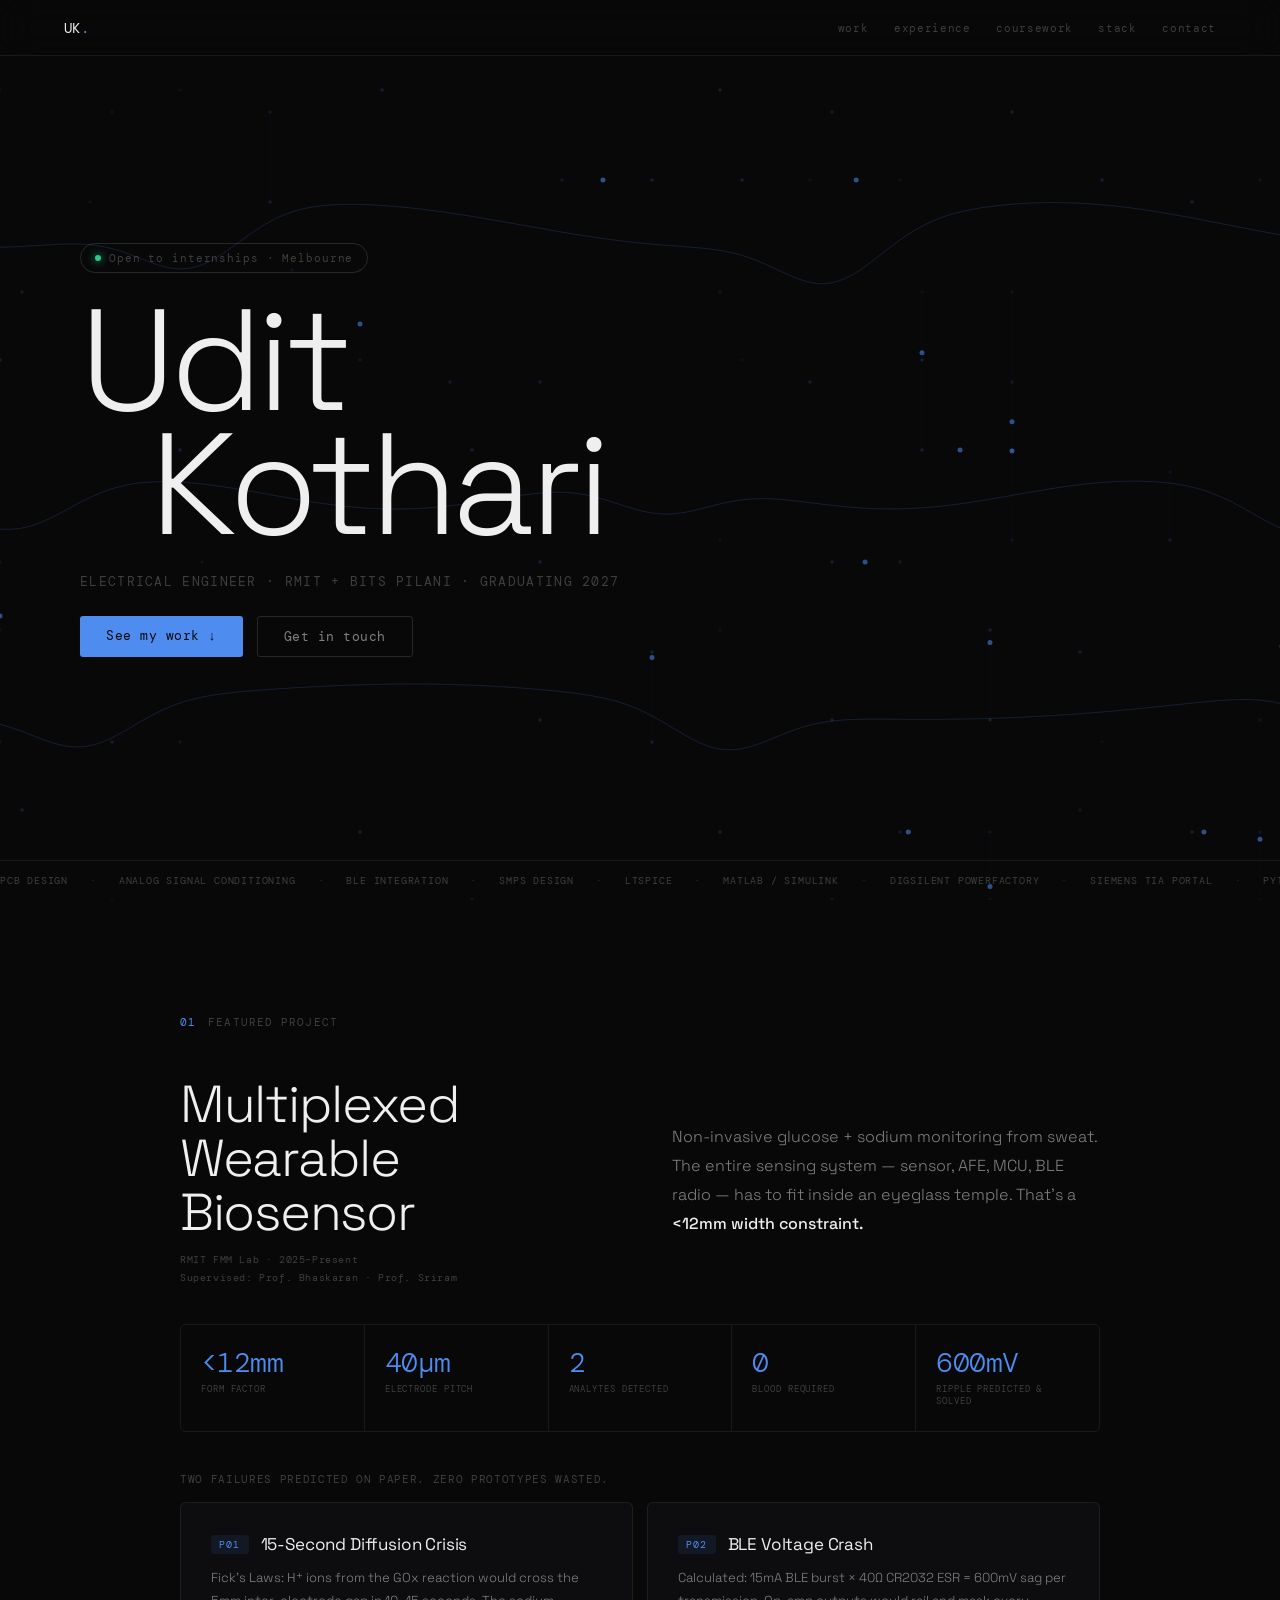
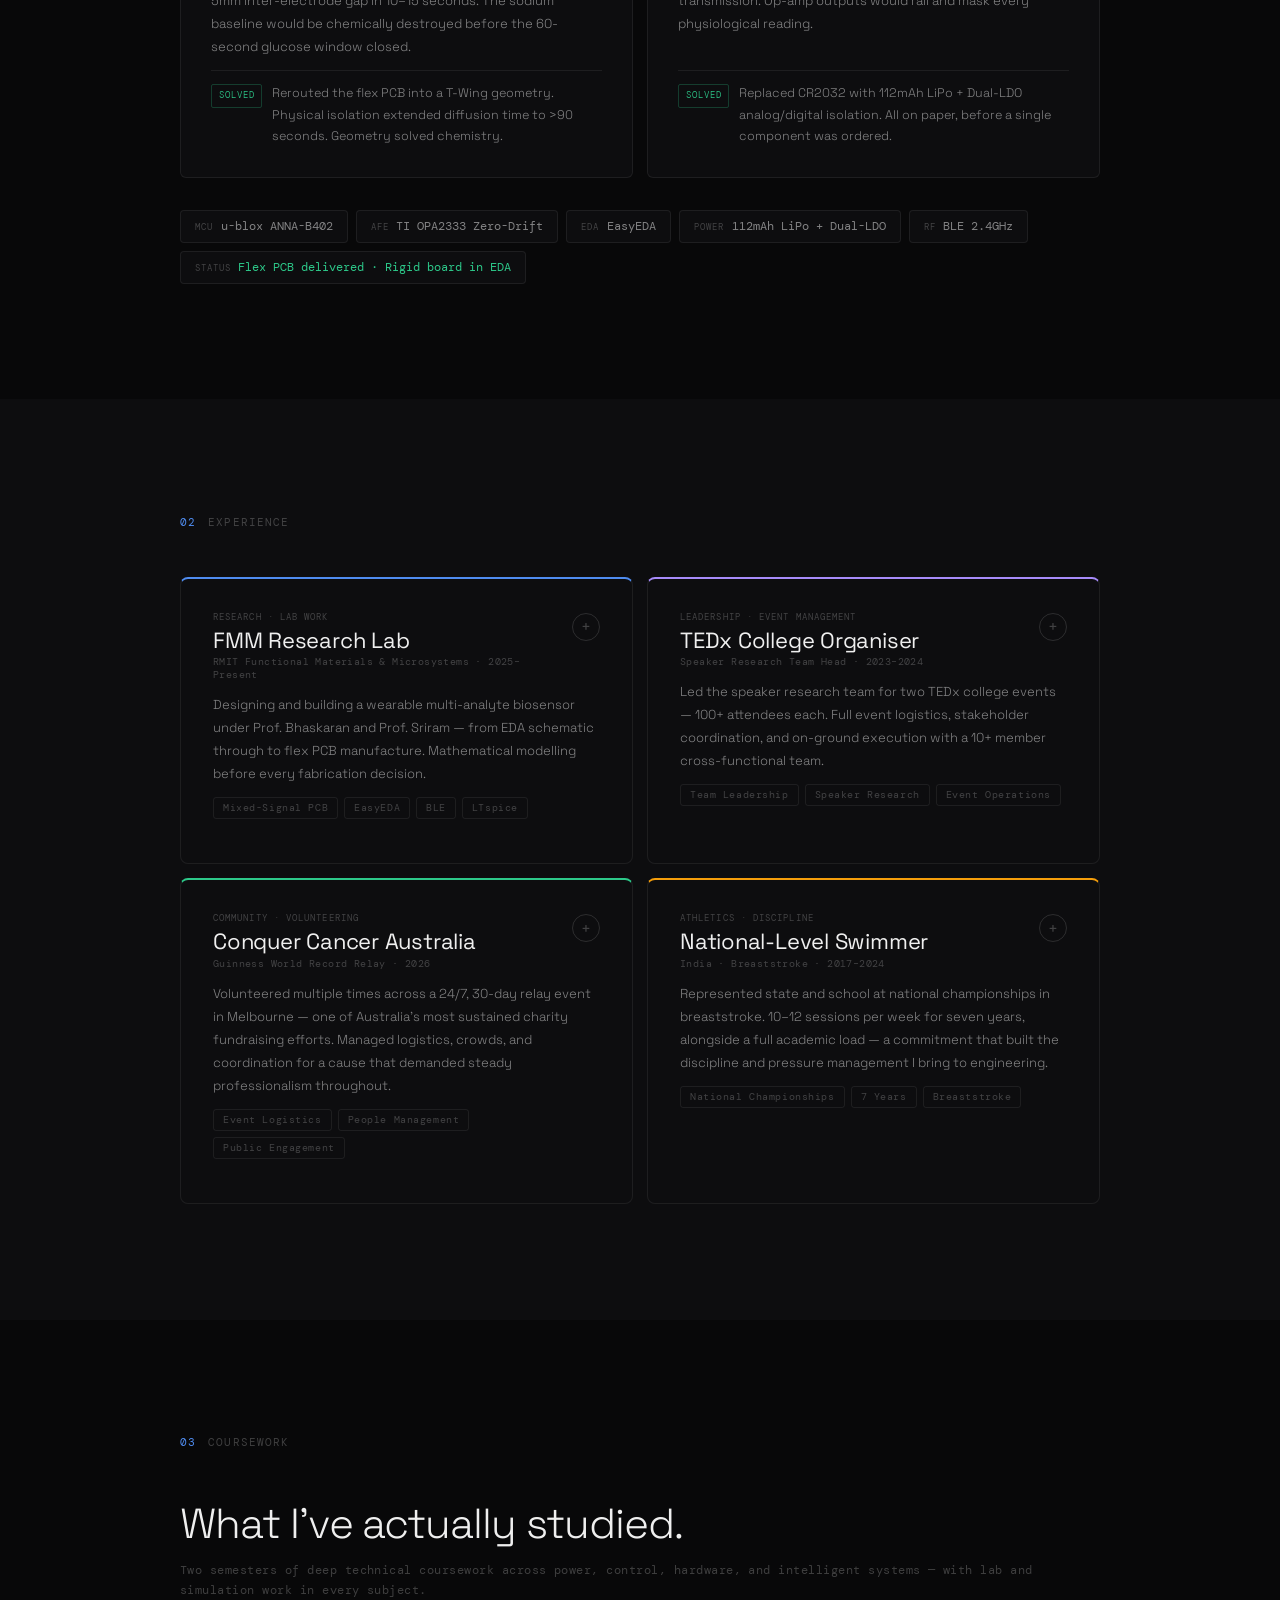
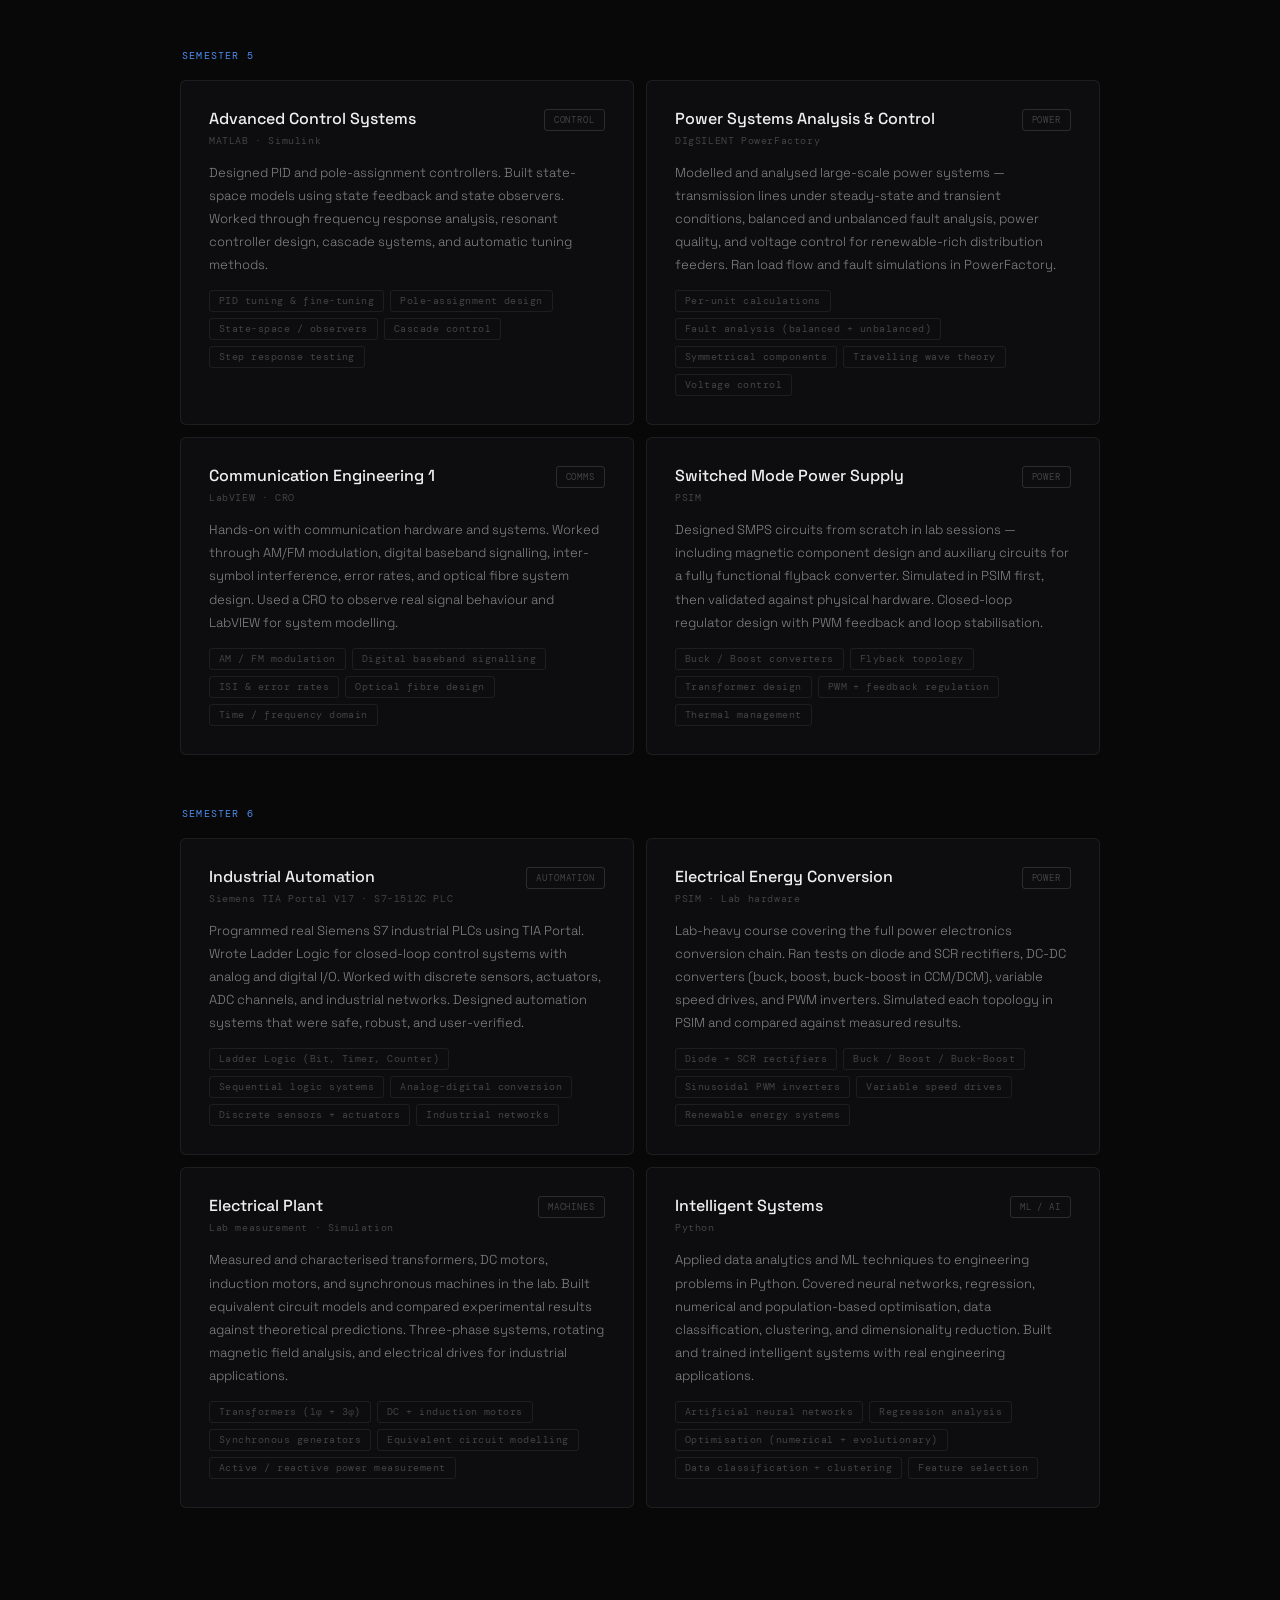
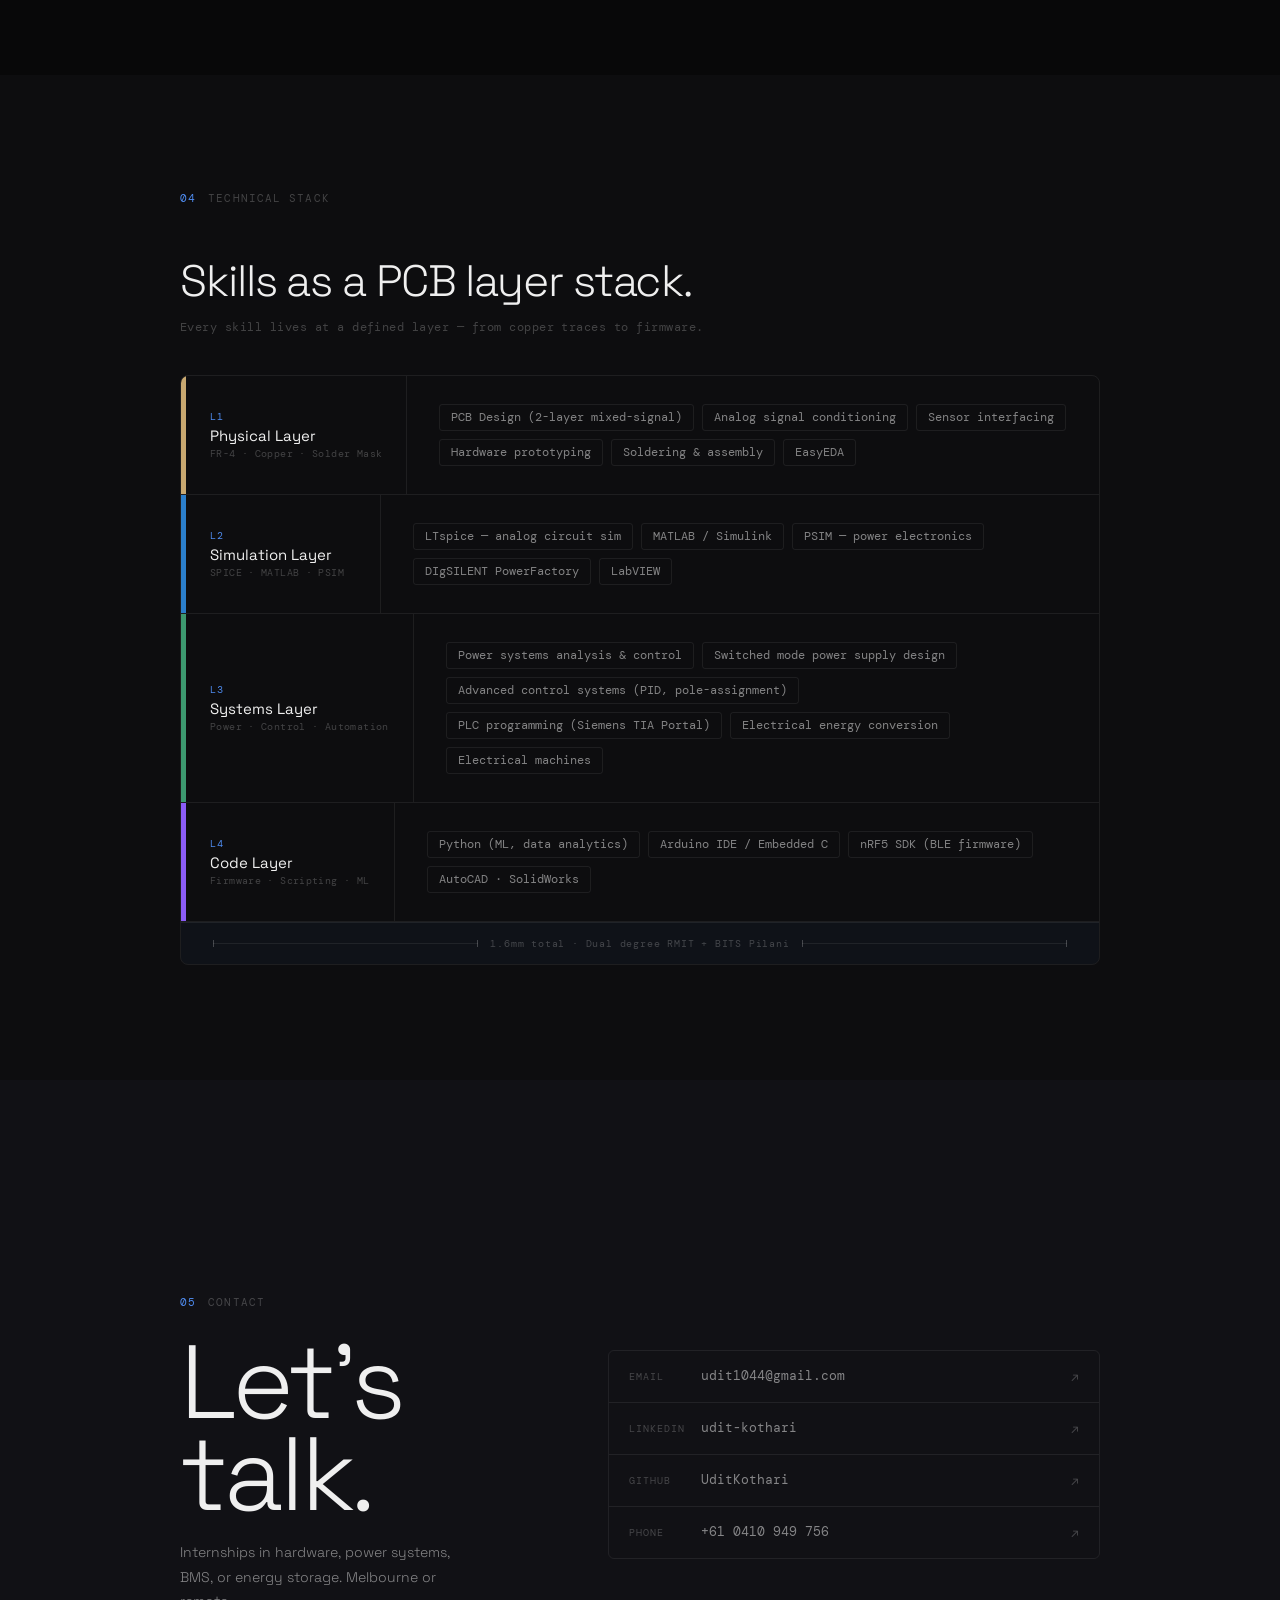
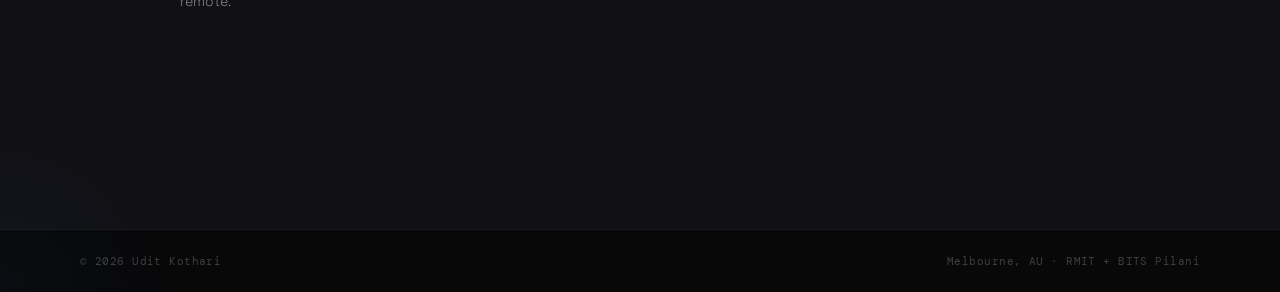
==== index.html @ 0bd2bb30 "Update index.html" ====
<!DOCTYPE html>
<html lang="en">
<head>
  <meta charset="UTF-8"/>
  <meta name="viewport" content="width=device-width, initial-scale=1.0"/>
  <title>Udit Kothari — EE</title>
  <meta name="description" content="Udit Kothari — Electrical Engineering student at RMIT. Wearable biosensors, mixed-signal PCB, power systems."/>
  <link rel="preconnect" href="https://fonts.googleapis.com"/>
  <link rel="preconnect" href="https://fonts.gstatic.com" crossorigin/>
  <link href="https://fonts.googleapis.com/css2?family=Space+Grotesk:wght@300;400;500;600&family=DM+Mono:ital,wght@0,300;0,400;1,300&display=swap" rel="stylesheet"/>
  <link rel="stylesheet" href="style.css"/>
</head>
<body>
 
<nav class="nav">
  <a href="#top" class="nav-logo">UK<span>.</span></a>
  <div class="nav-links">
    <a href="#work">work</a>
    <a href="#experience">experience</a>
    <a href="#coursework">coursework</a>
    <a href="#stack">stack</a>
    <a href="#contact">contact</a>
  </div>
</nav>
 
<!-- ═══ HERO ═══ -->
<section class="hero" id="top">
  <canvas id="scope"></canvas>
  <div class="hero-inner">
    <div class="hero-badge">
      <span class="badge-dot"></span>
      Open to internships · Melbourne
    </div>
    <h1 class="hero-name">
      <span class="hn-line">Udit</span>
      <span class="hn-line hn-indent">Kothari</span>
    </h1>
    <p class="hero-tagline">Electrical Engineer · RMIT + BITS Pilani · Graduating 2027</p>
    <div class="hero-links">
      <a href="#work" class="hl-primary">See my work ↓</a>
      <a href="mailto:udit1044@gmail.com" class="hl-ghost">Get in touch</a>
    </div>
  </div>
  <div class="hero-ticker">
    <div class="ticker-track">
      <span>PCB Design</span><span class="sep">·</span><span>Analog Signal Conditioning</span><span class="sep">·</span><span>BLE Integration</span><span class="sep">·</span><span>SMPS Design</span><span class="sep">·</span><span>LTspice</span><span class="sep">·</span><span>MATLAB / Simulink</span><span class="sep">·</span><span>DIgSILENT PowerFactory</span><span class="sep">·</span><span>Siemens TIA Portal</span><span class="sep">·</span><span>Python</span><span class="sep">·</span><span>Power Electronics</span><span class="sep">·</span><span>Control Systems</span><span class="sep">·</span><span>State-Space Design</span><span class="sep">·</span><span>EasyEDA</span><span class="sep">·</span><span>Flyback Converters</span><span class="sep">·</span><span>Ladder Logic</span><span class="sep">·</span><span>Neural Networks</span><span class="sep">·</span>
      <span>PCB Design</span><span class="sep">·</span><span>Analog Signal Conditioning</span><span class="sep">·</span><span>BLE Integration</span><span class="sep">·</span><span>SMPS Design</span><span class="sep">·</span><span>LTspice</span><span class="sep">·</span><span>MATLAB / Simulink</span><span class="sep">·</span><span>DIgSILENT PowerFactory</span><span class="sep">·</span><span>Siemens TIA Portal</span><span class="sep">·</span><span>Python</span><span class="sep">·</span><span>Power Electronics</span><span class="sep">·</span><span>Control Systems</span><span class="sep">·</span><span>State-Space Design</span><span class="sep">·</span><span>EasyEDA</span><span class="sep">·</span><span>Flyback Converters</span><span class="sep">·</span><span>Ladder Logic</span><span class="sep">·</span><span>Neural Networks</span><span class="sep">·</span>
    </div>
  </div>
</section>
 
<!-- ═══ WORK ═══ -->
<section class="section" id="work">
  <div class="wrap">
    <div class="s-eyebrow reveal"><span class="s-num">01</span><span class="s-label">Featured Project</span></div>
    <div class="proj-top reveal">
      <div class="proj-title-block">
        <h2 class="proj-title">Multiplexed Wearable<br>Biosensor</h2>
        <div class="proj-meta">
          <span>RMIT FMM Lab · 2025–Present</span>
          <span>Supervised: Prof. Bhaskaran · Prof. Sriram</span>
        </div>
      </div>
      <p class="proj-logline">Non-invasive glucose + sodium monitoring from sweat. The entire sensing system — sensor, AFE, MCU, BLE radio — has to fit inside an eyeglass temple. That's a <strong>&lt;12mm width constraint.</strong></p>
    </div>
    <div class="spec-strip reveal">
      <div class="spec-item"><div class="spec-val">&lt;12mm</div><div class="spec-key">Form factor</div></div>
      <div class="spec-item"><div class="spec-val">40µm</div><div class="spec-key">Electrode pitch</div></div>
      <div class="spec-item"><div class="spec-val">2</div><div class="spec-key">Analytes detected</div></div>
      <div class="spec-item"><div class="spec-val">0</div><div class="spec-key">Blood required</div></div>
      <div class="spec-item"><div class="spec-val">600mV</div><div class="spec-key">Ripple predicted &amp; solved</div></div>
    </div>
    <div class="problems reveal">
      <div class="prob-label">Two failures predicted on paper. Zero prototypes wasted.</div>
      <div class="prob-grid">
        <div class="prob-card">
          <div class="prob-top"><span class="prob-num">P01</span><span class="prob-name">15-Second Diffusion Crisis</span></div>
          <p class="prob-body">Fick's Laws: H⁺ ions from the GOx reaction would cross the 5mm inter-electrode gap in 10–15 seconds. The sodium baseline would be chemically destroyed before the 60-second glucose window closed.</p>
          <div class="prob-solve"><span class="solve-tag">Solved</span>Rerouted the flex PCB into a T-Wing geometry. Physical isolation extended diffusion time to &gt;90 seconds. Geometry solved chemistry.</div>
        </div>
        <div class="prob-card">
          <div class="prob-top"><span class="prob-num">P02</span><span class="prob-name">BLE Voltage Crash</span></div>
          <p class="prob-body">Calculated: 15mA BLE burst × 40Ω CR2032 ESR = 600mV sag per transmission. Op-amp outputs would rail and mask every physiological reading.</p>
          <div class="prob-solve"><span class="solve-tag">Solved</span>Replaced CR2032 with 112mAh LiPo + Dual-LDO analog/digital isolation. All on paper, before a single component was ordered.</div>
        </div>
      </div>
    </div>
    <div class="arch-row reveal">
      <div class="arch-pill"><span class="arch-key">MCU</span><span class="arch-val">u-blox ANNA-B402</span></div>
      <div class="arch-pill"><span class="arch-key">AFE</span><span class="arch-val">TI OPA2333 Zero-Drift</span></div>
      <div class="arch-pill"><span class="arch-key">EDA</span><span class="arch-val">EasyEDA</span></div>
      <div class="arch-pill"><span class="arch-key">Power</span><span class="arch-val">112mAh LiPo + Dual-LDO</span></div>
      <div class="arch-pill"><span class="arch-key">RF</span><span class="arch-val">BLE 2.4GHz</span></div>
      <div class="arch-pill arch-pill--status"><span class="arch-key">Status</span><span class="arch-val arch-live">Flex PCB delivered · Rigid board in EDA</span></div>
    </div>
  </div>
</section>
 
<!-- ═══ EXPERIENCE ═══ -->
<section class="section section-alt" id="experience">
  <div class="wrap">
    <div class="s-eyebrow reveal"><span class="s-num">02</span><span class="s-label">Experience</span></div>
    <div class="exp-grid">
 
      <!-- FMM -->
      <div class="exp-card reveal" data-card="fmm">
        <div class="exp-card-inner">
          <div class="exp-header">
            <div>
              <div class="exp-type">Research · Lab Work</div>
              <h3 class="exp-role">FMM Research Lab</h3>
              <p class="exp-org">RMIT Functional Materials &amp; Microsystems · 2025–Present</p>
            </div>
            <div class="exp-toggle" aria-label="Expand">+</div>
          </div>
          <p class="exp-desc">Designing and building a wearable multi-analyte biosensor under Prof. Bhaskaran and Prof. Sriram — from EDA schematic through to flex PCB manufacture. Mathematical modelling before every fabrication decision.</p>
          <div class="exp-tags"><span>Mixed-Signal PCB</span><span>EasyEDA</span><span>BLE</span><span>LTspice</span></div>
          <div class="exp-expanded">
            <div class="exp-expanded-inner">
              <div class="exp-detail-grid">
                <div class="exp-detail-block">
                  <div class="exp-detail-label">Real challenge</div>
                  <p>Twice during the project, a component we'd designed around went out of stock by the time we reached the ordering stage. Each time, it forced a rapid design pivot — finding an equivalent part, validating it against the schematic, and re-running simulations. Uncomfortable, but it built genuine speed and hardware instinct fast.</p>
                </div>
                <div class="exp-detail-block">
                  <div class="exp-detail-label">What I built</div>
                  <p>Full schematic-to-PCB flow in EasyEDA across multiple revisions. Analog front-end with TI OPA2333 zero-drift op-amps, dual-LDO power isolation, BLE radio integration via u-blox ANNA-B402, and a flex PCB topology that solved a diffusion physics problem geometrically.</p>
                </div>
                <div class="exp-detail-block">
                  <div class="exp-detail-label">What I learned</div>
                  <p>Mixed-signal layout discipline. How to protect sensitive analog circuits from digital switching noise mathematically, before fabrication. How to read electrochemistry literature and translate it into hardware constraints. And that supply chain is a real engineering variable.</p>
                </div>
              </div>
            </div>
          </div>
        </div>
      </div>
 
      <!-- TEDx -->
      <div class="exp-card reveal" data-card="tedx">
        <div class="exp-card-inner">
          <div class="exp-header">
            <div>
              <div class="exp-type">Leadership · Event Management</div>
              <h3 class="exp-role">TEDx College Organiser</h3>
              <p class="exp-org">Speaker Research Team Head · 2023–2024</p>
            </div>
            <div class="exp-toggle" aria-label="Expand">+</div>
          </div>
          <p class="exp-desc">Led the speaker research team for two TEDx college events — 100+ attendees each. Full event logistics, stakeholder coordination, and on-ground execution with a 10+ member cross-functional team.</p>
          <div class="exp-tags"><span>Team Leadership</span><span>Speaker Research</span><span>Event Operations</span></div>
          <div class="exp-expanded">
            <div class="exp-expanded-inner">
              <div class="exp-detail-grid">
                <div class="exp-detail-block">
                  <div class="exp-detail-label">The crisis</div>
                  <p>Three days before one event, a main speaker pulled out. As speaker research team head, I had to find, vet, and confirm a backup speaker in under 72 hours — while the rest of the event logistics were already in motion. We got it done.</p>
                </div>
                <div class="exp-detail-block">
                  <div class="exp-detail-label">My role</div>
                  <p>Speaker Research Team Head. Responsible for identifying and vetting speakers, managing speaker communication, and briefing them on format and expectations. Coordinated with the broader team of 10+ members across two separate events.</p>
                </div>
                <div class="exp-detail-block">
                  <div class="exp-detail-label">What I learned</div>
                  <p>How to hold things together when something breaks late. The difference between planning for an event and running one. Communication clarity under pressure — especially when the stakes feel high to everyone involved.</p>
                </div>
              </div>
            </div>
          </div>
        </div>
      </div>
 
      <!-- Conquer Cancer -->
      <div class="exp-card reveal" data-card="cc">
        <div class="exp-card-inner">
          <div class="exp-header">
            <div>
              <div class="exp-type">Community · Volunteering</div>
              <h3 class="exp-role">Conquer Cancer Australia</h3>
              <p class="exp-org">Guinness World Record Relay · 2026</p>
            </div>
            <div class="exp-toggle" aria-label="Expand">+</div>
          </div>
          <p class="exp-desc">Volunteered multiple times across a 24/7, 30-day relay event in Melbourne — one of Australia's most sustained charity fundraising efforts. Managed logistics, crowds, and coordination for a cause that demanded steady professionalism throughout.</p>
          <div class="exp-tags"><span>Event Logistics</span><span>People Management</span><span>Public Engagement</span></div>
          <div class="exp-expanded">
            <div class="exp-expanded-inner">
              <div class="exp-detail-grid">
                <div class="exp-detail-block">
                  <div class="exp-detail-label">The event</div>
                  <p>A Guinness World Record relay that ran continuously for 30 days, 24 hours a day. Participants rotated in shifts. I volunteered across multiple sessions — handling registration, donation coordination, photography, BBQ logistics, and ushering depending on what the event needed that day.</p>
                </div>
                <div class="exp-detail-block">
                  <div class="exp-detail-label">The real challenge</div>
                  <p>Managing large groups of people when there's an emotionally charged cause running in the background is genuinely difficult. People are tired, they're there for personal reasons, and logistics still need to run cleanly. Staying composed and practical in that environment was the real skill.</p>
                </div>
                <div class="exp-detail-block">
                  <div class="exp-detail-label">Why it matters</div>
                  <p>Volunteering for a sustained event isn't a one-day commitment. It required showing up repeatedly, adapting to different roles each time, and keeping the same level of professionalism across every shift regardless of what else was going on.</p>
                </div>
              </div>
            </div>
          </div>
        </div>
      </div>
 
      <!-- Swimming -->
      <div class="exp-card reveal" data-card="swim">
        <div class="exp-card-inner">
          <div class="exp-header">
            <div>
              <div class="exp-type">Athletics · Discipline</div>
              <h3 class="exp-role">National-Level Swimmer</h3>
              <p class="exp-org">India · Breaststroke · 2017–2024</p>
            </div>
            <div class="exp-toggle" aria-label="Expand">+</div>
          </div>
          <p class="exp-desc">Represented state and school at national championships in breaststroke. 10–12 sessions per week for seven years, alongside a full academic load — a commitment that built the discipline and pressure management I bring to engineering.</p>
          <div class="exp-tags"><span>National Championships</span><span>7 Years</span><span>Breaststroke</span></div>
          <div class="exp-expanded">
            <div class="exp-expanded-inner">
              <div class="exp-detail-grid">
                <div class="exp-detail-block">
                  <div class="exp-detail-label">Achievement</div>
                  <p>Represented my state and school at national level championships in breaststroke. Getting to nationals in India — across the full competition pool — requires sustained, multi-year commitment to structured training with measurable performance benchmarks every season.</p>
                </div>
                <div class="exp-detail-block">
                  <div class="exp-detail-label">The actual workload</div>
                  <p>10–12 sessions per week for seven consecutive years, alongside a full school and then university academic load. Early mornings, late evenings, no off-seasons. The ability to perform consistently under fatigue and pressure is something you only build by doing it repeatedly for years.</p>
                </div>
                <div class="exp-detail-block">
                  <div class="exp-detail-label">Why it's relevant</div>
                  <p>Engineering under a deadline with incomplete information is a pressure environment. So is competing at national level. The cognitive habits — staying methodical when things aren't going right, managing performance across long cycles, knowing when to push and when to recover — transfer directly.</p>
                </div>
              </div>
            </div>
          </div>
        </div>
      </div>
 
    </div>
  </div>
</section>
 
<!-- ═══ COURSEWORK ═══ -->
<section class="section" id="coursework">
  <div class="wrap">
    <div class="s-eyebrow reveal"><span class="s-num">03</span><span class="s-label">Coursework</span></div>
    <div class="cw-intro reveal">
      <h2 class="cw-title">What I've actually studied.</h2>
      <p class="cw-sub">Two semesters of deep technical coursework across power, control, hardware, and intelligent systems — with lab and simulation work in every subject.</p>
    </div>
 
    <div class="cw-semester reveal">
      <div class="cw-sem-label">Semester 5</div>
      <div class="cw-cards">
 
        <div class="cw-card">
          <div class="cw-card-top">
            <div class="cw-card-left">
              <div class="cw-course-name">Advanced Control Systems</div>
              <div class="cw-tool">MATLAB · Simulink</div>
            </div>
            <div class="cw-card-tag">Control</div>
          </div>
          <p class="cw-desc">Designed PID and pole-assignment controllers. Built state-space models using state feedback and state observers. Worked through frequency response analysis, resonant controller design, cascade systems, and automatic tuning methods.</p>
          <div class="cw-highlights">
            <span>PID tuning &amp; fine-tuning</span>
            <span>Pole-assignment design</span>
            <span>State-space / observers</span>
            <span>Cascade control</span>
            <span>Step response testing</span>
          </div>
        </div>
 
        <div class="cw-card">
          <div class="cw-card-top">
            <div class="cw-card-left">
              <div class="cw-course-name">Power Systems Analysis &amp; Control</div>
              <div class="cw-tool">DIgSILENT PowerFactory</div>
            </div>
            <div class="cw-card-tag">Power</div>
          </div>
          <p class="cw-desc">Modelled and analysed large-scale power systems — transmission lines under steady-state and transient conditions, balanced and unbalanced fault analysis, power quality, and voltage control for renewable-rich distribution feeders. Ran load flow and fault simulations in PowerFactory.</p>
          <div class="cw-highlights">
            <span>Per-unit calculations</span>
            <span>Fault analysis (balanced + unbalanced)</span>
            <span>Symmetrical components</span>
            <span>Travelling wave theory</span>
            <span>Voltage control</span>
          </div>
        </div>
 
        <div class="cw-card">
          <div class="cw-card-top">
            <div class="cw-card-left">
              <div class="cw-course-name">Communication Engineering 1</div>
              <div class="cw-tool">LabVIEW · CRO</div>
            </div>
            <div class="cw-card-tag">Comms</div>
          </div>
          <p class="cw-desc">Hands-on with communication hardware and systems. Worked through AM/FM modulation, digital baseband signalling, inter-symbol interference, error rates, and optical fibre system design. Used a CRO to observe real signal behaviour and LabVIEW for system modelling.</p>
          <div class="cw-highlights">
            <span>AM / FM modulation</span>
            <span>Digital baseband signalling</span>
            <span>ISI &amp; error rates</span>
            <span>Optical fibre design</span>
            <span>Time / frequency domain</span>
          </div>
        </div>
 
        <div class="cw-card">
          <div class="cw-card-top">
            <div class="cw-card-left">
              <div class="cw-course-name">Switched Mode Power Supply</div>
              <div class="cw-tool">PSIM</div>
            </div>
            <div class="cw-card-tag">Power</div>
          </div>
          <p class="cw-desc">Designed SMPS circuits from scratch in lab sessions — including magnetic component design and auxiliary circuits for a fully functional flyback converter. Simulated in PSIM first, then validated against physical hardware. Closed-loop regulator design with PWM feedback and loop stabilisation.</p>
          <div class="cw-highlights">
            <span>Buck / Boost converters</span>
            <span>Flyback topology</span>
            <span>Transformer design</span>
            <span>PWM + feedback regulation</span>
            <span>Thermal management</span>
          </div>
        </div>
 
      </div>
    </div>
 
    <div class="cw-semester reveal">
      <div class="cw-sem-label">Semester 6</div>
      <div class="cw-cards">
 
        <div class="cw-card">
          <div class="cw-card-top">
            <div class="cw-card-left">
              <div class="cw-course-name">Industrial Automation</div>
              <div class="cw-tool">Siemens TIA Portal V17 · S7-1512C PLC</div>
            </div>
            <div class="cw-card-tag">Automation</div>
          </div>
          <p class="cw-desc">Programmed real Siemens S7 industrial PLCs using TIA Portal. Wrote Ladder Logic for closed-loop control systems with analog and digital I/O. Worked with discrete sensors, actuators, ADC channels, and industrial networks. Designed automation systems that were safe, robust, and user-verified.</p>
          <div class="cw-highlights">
            <span>Ladder Logic (Bit, Timer, Counter)</span>
            <span>Sequential logic systems</span>
            <span>Analog-digital conversion</span>
            <span>Discrete sensors + actuators</span>
            <span>Industrial networks</span>
          </div>
        </div>
 
        <div class="cw-card">
          <div class="cw-card-top">
            <div class="cw-card-left">
              <div class="cw-course-name">Electrical Energy Conversion</div>
              <div class="cw-tool">PSIM · Lab hardware</div>
            </div>
            <div class="cw-card-tag">Power</div>
          </div>
          <p class="cw-desc">Lab-heavy course covering the full power electronics conversion chain. Ran tests on diode and SCR rectifiers, DC-DC converters (buck, boost, buck-boost in CCM/DCM), variable speed drives, and PWM inverters. Simulated each topology in PSIM and compared against measured results.</p>
          <div class="cw-highlights">
            <span>Diode + SCR rectifiers</span>
            <span>Buck / Boost / Buck-Boost</span>
            <span>Sinusoidal PWM inverters</span>
            <span>Variable speed drives</span>
            <span>Renewable energy systems</span>
          </div>
        </div>
 
        <div class="cw-card">
          <div class="cw-card-top">
            <div class="cw-card-left">
              <div class="cw-course-name">Electrical Plant</div>
              <div class="cw-tool">Lab measurement · Simulation</div>
            </div>
            <div class="cw-card-tag">Machines</div>
          </div>
          <p class="cw-desc">Measured and characterised transformers, DC motors, induction motors, and synchronous machines in the lab. Built equivalent circuit models and compared experimental results against theoretical predictions. Three-phase systems, rotating magnetic field analysis, and electrical drives for industrial applications.</p>
          <div class="cw-highlights">
            <span>Transformers (1φ + 3φ)</span>
            <span>DC + induction motors</span>
            <span>Synchronous generators</span>
            <span>Equivalent circuit modelling</span>
            <span>Active / reactive power measurement</span>
          </div>
        </div>
 
        <div class="cw-card">
          <div class="cw-card-top">
            <div class="cw-card-left">
              <div class="cw-course-name">Intelligent Systems</div>
              <div class="cw-tool">Python</div>
            </div>
            <div class="cw-card-tag">ML / AI</div>
          </div>
          <p class="cw-desc">Applied data analytics and ML techniques to engineering problems in Python. Covered neural networks, regression, numerical and population-based optimisation, data classification, clustering, and dimensionality reduction. Built and trained intelligent systems with real engineering applications.</p>
          <div class="cw-highlights">
            <span>Artificial neural networks</span>
            <span>Regression analysis</span>
            <span>Optimisation (numerical + evolutionary)</span>
            <span>Data classification + clustering</span>
            <span>Feature selection</span>
          </div>
        </div>
 
      </div>
    </div>
  </div>
</section>
 
<!-- ═══ STACK ═══ -->
<section class="section section-alt" id="stack">
  <div class="wrap">
    <div class="s-eyebrow reveal"><span class="s-num">04</span><span class="s-label">Technical Stack</span></div>
    <div class="stack-intro reveal">
      <h2 class="stack-title">Skills as a PCB layer stack.</h2>
      <p class="stack-sub">Every skill lives at a defined layer — from copper traces to firmware.</p>
    </div>
    <div class="stackup reveal">
      <div class="layer">
        <div class="layer-bar layer-bar-1"></div>
        <div class="layer-side"><span class="layer-num">L1</span><span class="layer-name">Physical Layer</span><span class="layer-material">FR-4 · Copper · Solder Mask</span></div>
        <div class="layer-body"><div class="layer-skills"><span>PCB Design (2-layer mixed-signal)</span><span>Analog signal conditioning</span><span>Sensor interfacing</span><span>Hardware prototyping</span><span>Soldering &amp; assembly</span><span>EasyEDA</span></div></div>
      </div>
      <div class="layer">
        <div class="layer-bar layer-bar-2"></div>
        <div class="layer-side"><span class="layer-num">L2</span><span class="layer-name">Simulation Layer</span><span class="layer-material">SPICE · MATLAB · PSIM</span></div>
        <div class="layer-body"><div class="layer-skills"><span>LTspice — analog circuit sim</span><span>MATLAB / Simulink</span><span>PSIM — power electronics</span><span>DIgSILENT PowerFactory</span><span>LabVIEW</span></div></div>
      </div>
      <div class="layer">
        <div class="layer-bar layer-bar-3"></div>
        <div class="layer-side"><span class="layer-num">L3</span><span class="layer-name">Systems Layer</span><span class="layer-material">Power · Control · Automation</span></div>
        <div class="layer-body"><div class="layer-skills"><span>Power systems analysis &amp; control</span><span>Switched mode power supply design</span><span>Advanced control systems (PID, pole-assignment)</span><span>PLC programming (Siemens TIA Portal)</span><span>Electrical energy conversion</span><span>Electrical machines</span></div></div>
      </div>
      <div class="layer">
        <div class="layer-bar layer-bar-4"></div>
        <div class="layer-side"><span class="layer-num">L4</span><span class="layer-name">Code Layer</span><span class="layer-material">Firmware · Scripting · ML</span></div>
        <div class="layer-body"><div class="layer-skills"><span>Python (ML, data analytics)</span><span>Arduino IDE / Embedded C</span><span>nRF5 SDK (BLE firmware)</span><span>AutoCAD · SolidWorks</span></div></div>
      </div>
      <div class="stack-dimension">
        <div class="dim-line"></div>
        <span class="dim-label">1.6mm total · Dual degree RMIT + BITS Pilani</span>
        <div class="dim-line"></div>
      </div>
    </div>
  </div>
</section>
 
<!-- ═══ CONTACT ═══ -->
<section class="section section-contact" id="contact">
  <div class="wrap">
    <div class="contact-layout">
      <div class="contact-left reveal">
        <div class="s-eyebrow" style="margin-bottom:28px"><span class="s-num">05</span><span class="s-label">Contact</span></div>
        <h2 class="contact-big">Let's<br>talk.</h2>
        <p class="contact-note">Internships in hardware, power systems, BMS, or energy storage. Melbourne or remote.</p>
      </div>
      <div class="contact-links reveal">
        <a href="mailto:udit1044@gmail.com" class="c-link"><span class="c-link-label">Email</span><span class="c-link-val">udit1044@gmail.com</span><span class="c-arrow">↗</span></a>
        <a href="https://linkedin.com/in/udit-kothari-907541311" target="_blank" class="c-link"><span class="c-link-label">LinkedIn</span><span class="c-link-val">udit-kothari</span><span class="c-arrow">↗</span></a>
        <a href="https://github.com/UditKothari" target="_blank" class="c-link"><span class="c-link-label">GitHub</span><span class="c-link-val">UditKothari</span><span class="c-arrow">↗</span></a>
        <a href="tel:+61410949756" class="c-link"><span class="c-link-label">Phone</span><span class="c-link-val">+61 0410 949 756</span><span class="c-arrow">↗</span></a>
      </div>
    </div>
  </div>
</section>
 
<footer class="footer">
  <span>© 2026 Udit Kothari</span>
  <span>Melbourne, AU · RMIT + BITS Pilani</span>
</footer>
 
<script src="script.js"></script>
</body>
</html>
---- style.css ----
*,*::before,*::after{box-sizing:border-box;margin:0;padding:0}
:root{
  --bg:#080809;--bg2:#0D0D0F;--bg3:#111115;
  --line:rgba(255,255,255,0.07);--line2:rgba(255,255,255,0.13);
  --t1:#EFEFEF;--t2:rgba(239,239,239,0.52);--t3:rgba(239,239,239,0.24);
  --acc:#4F8CF0;--acc2:rgba(79,140,240,0.09);
  --grn:#2DC98A;--red:#E55;
  --ff:'Space Grotesk',sans-serif;--fm:'DM Mono',monospace;
  --ease:cubic-bezier(0.16,1,0.3,1);
}
html{background:var(--bg);color:var(--t1);-webkit-font-smoothing:antialiased;scroll-behavior:smooth}
body{font-family:var(--ff);overflow-x:hidden}
a{color:inherit;text-decoration:none}
strong{font-weight:500;color:var(--t1)}

/* NAV */
.nav{position:fixed;top:0;left:0;right:0;z-index:90;display:flex;align-items:center;justify-content:space-between;padding:0 clamp(20px,5vw,64px);height:56px;background:rgba(8,8,9,0.88);backdrop-filter:blur(20px);border-bottom:1px solid var(--line)}
.nav-logo{font-family:var(--fm);font-size:14px;letter-spacing:.02em}
.nav-logo span{color:var(--acc)}
.nav-links{display:flex;gap:clamp(12px,2vw,28px)}
.nav-links a{font-family:var(--fm);font-size:11px;color:var(--t3);letter-spacing:.06em;transition:color .2s}
.nav-links a:hover{color:var(--t1)}

/* HERO */
.hero{position:relative;min-height:100vh;min-height:100dvh;display:flex;flex-direction:column;justify-content:center;overflow:hidden}
#scope{position:absolute;inset:0;width:100%;height:100%;pointer-events:none}
.hero-inner{position:relative;z-index:1;padding:0 clamp(24px,7vw,80px);display:flex;flex-direction:column;gap:26px}
.hero-badge{display:inline-flex;align-items:center;gap:8px;font-family:var(--fm);font-size:11px;color:var(--t3);letter-spacing:.08em;padding:7px 14px;border:1px solid var(--line2);border-radius:100px;width:fit-content;opacity:0;animation:fadeUp .6s var(--ease) .2s forwards}
.badge-dot{width:6px;height:6px;border-radius:50%;background:var(--grn);box-shadow:0 0 8px var(--grn);animation:blink 2.4s ease infinite}
@keyframes blink{0%,100%{opacity:1}50%{opacity:.3}}
.hero-name{display:flex;flex-direction:column;font-size:clamp(64px,13vw,144px);font-weight:300;line-height:.86;letter-spacing:-.04em;overflow:hidden}
.hn-line{display:block;transform:translateY(110%);opacity:0;animation:slideUp .95s var(--ease) forwards}
.hn-line:nth-child(1){animation-delay:.15s}
.hn-line:nth-child(2){animation-delay:.28s}
.hn-indent{padding-left:clamp(28px,5.5vw,88px)}
.hero-tagline{font-family:var(--fm);font-size:clamp(11px,1.3vw,13px);color:var(--t3);letter-spacing:.1em;text-transform:uppercase;opacity:0;animation:fadeUp .7s var(--ease) .55s forwards}
.hero-links{display:flex;gap:14px;flex-wrap:wrap;opacity:0;animation:fadeUp .7s var(--ease) .7s forwards}
.hl-primary{font-family:var(--fm);font-size:13px;letter-spacing:.04em;padding:11px 26px;background:var(--acc);color:#08080A;border-radius:3px;transition:opacity .2s,transform .15s}
.hl-primary:hover{opacity:.86;transform:translateY(-2px)}
.hl-ghost{font-family:var(--fm);font-size:13px;letter-spacing:.04em;padding:11px 26px;border:1px solid var(--line2);color:var(--t2);border-radius:3px;transition:color .2s,border-color .2s,transform .15s}
.hl-ghost:hover{color:var(--t1);border-color:rgba(255,255,255,.28);transform:translateY(-2px)}
.hero-ticker{position:absolute;bottom:0;left:0;right:0;border-top:1px solid var(--line);overflow:hidden;padding:13px 0;opacity:0;animation:fadeIn 1s ease 1.3s forwards}
.ticker-track{display:flex;gap:22px;width:max-content;animation:ticker 48s linear infinite;white-space:nowrap}
.ticker-track span{font-family:var(--fm);font-size:10px;color:var(--t3);letter-spacing:.08em;text-transform:uppercase}
.ticker-track .sep{color:var(--line2)}
@keyframes ticker{from{transform:translateX(0)}to{transform:translateX(-50%)}}

/* SECTIONS */
.section{padding:clamp(80px,9vw,120px) 0}
.section-alt{background:var(--bg2)}
.section-contact{background:var(--bg3)}
.wrap{max-width:1040px;margin:0 auto;padding:0 clamp(24px,6vw,60px)}
.s-eyebrow{display:flex;align-items:center;gap:12px;margin-bottom:48px}
.s-num{font-family:var(--fm);font-size:11px;color:var(--acc);letter-spacing:.1em}
.s-label{font-family:var(--fm);font-size:11px;color:var(--t3);letter-spacing:.1em;text-transform:uppercase}

/* PROJECT */
.proj-top{display:grid;grid-template-columns:1fr 1fr;gap:clamp(28px,5vw,64px);align-items:start;margin-bottom:40px}
.proj-title{font-size:clamp(30px,5vw,52px);font-weight:300;line-height:1.04;letter-spacing:-.025em;margin-bottom:14px}
.proj-meta{display:flex;flex-direction:column;gap:5px}
.proj-meta span{font-family:var(--fm);font-size:10px;color:var(--t3);letter-spacing:.06em}
.proj-logline{font-size:clamp(14px,1.5vw,16px);font-weight:300;color:var(--t2);line-height:1.8;align-self:center}
.spec-strip{display:flex;align-items:stretch;border:1px solid var(--line);border-radius:6px;overflow:hidden;margin-bottom:40px}
.spec-item{flex:1;padding:clamp(16px,2.5vw,24px) clamp(14px,2vw,20px);display:flex;flex-direction:column;gap:6px;border-right:1px solid var(--line)}
.spec-item:last-child{border-right:none}
.spec-val{font-family:var(--fm);font-size:clamp(16px,2.8vw,28px);color:var(--acc);font-weight:300;letter-spacing:-.02em;line-height:1}
.spec-key{font-family:var(--fm);font-size:9px;color:var(--t3);letter-spacing:.1em;text-transform:uppercase}
.problems{margin-bottom:32px}
.prob-label{font-family:var(--fm);font-size:11px;color:var(--t3);letter-spacing:.06em;margin-bottom:16px;text-transform:uppercase}
.prob-grid{display:grid;grid-template-columns:1fr 1fr;gap:14px}
.prob-card{background:var(--bg2);border:1px solid var(--line);border-radius:6px;padding:clamp(20px,2.5vw,30px);display:flex;flex-direction:column;gap:12px;transition:border-color .2s}
.prob-card:hover{border-color:var(--line2)}
.prob-top{display:flex;align-items:center;gap:12px}
.prob-num{font-family:var(--fm);font-size:10px;color:var(--acc);letter-spacing:.12em;background:var(--acc2);padding:3px 8px;border-radius:3px}
.prob-name{font-size:clamp(14px,1.6vw,17px);font-weight:400;letter-spacing:-.01em}
.prob-body{font-size:13px;font-weight:300;color:var(--t2);line-height:1.75;flex:1}
.prob-solve{display:flex;gap:10px;align-items:flex-start;border-top:1px solid var(--line);padding-top:12px;font-size:12.5px;font-weight:300;color:var(--t2);line-height:1.7}
.solve-tag{font-family:var(--fm);font-size:9px;letter-spacing:.1em;color:var(--grn);border:1px solid rgba(45,201,138,.25);padding:3px 7px;border-radius:2px;white-space:nowrap;margin-top:1px;text-transform:uppercase}
.arch-row{display:flex;flex-wrap:wrap;gap:8px;margin-top:4px}
.arch-pill{display:flex;align-items:center;gap:8px;border:1px solid var(--line);border-radius:4px;padding:8px 14px;background:var(--bg2)}
.arch-key{font-family:var(--fm);font-size:9px;color:var(--t3);letter-spacing:.1em;text-transform:uppercase}
.arch-val{font-family:var(--fm);font-size:11.5px;color:var(--t2)}
.arch-live{color:var(--grn)}

/* ═══ EXPERIENCE ═══ */
.exp-grid{display:grid;grid-template-columns:1fr 1fr;gap:14px}
.exp-card{border:1px solid var(--line);border-radius:8px;overflow:hidden;transition:border-color .25s;cursor:pointer}
.exp-card:hover{border-color:var(--line2)}
.exp-card[data-card="fmm"]{border-top:2px solid var(--acc)}
.exp-card[data-card="tedx"]{border-top:2px solid #A78BFA}
.exp-card[data-card="cc"]{border-top:2px solid var(--grn)}
.exp-card[data-card="swim"]{border-top:2px solid #F59E0B}
.exp-card-inner{padding:clamp(22px,3vw,32px);display:flex;flex-direction:column;gap:12px}
.exp-header{display:flex;align-items:flex-start;justify-content:space-between;gap:12px}
.exp-toggle{
  width:28px;height:28px;flex-shrink:0;
  display:flex;align-items:center;justify-content:center;
  border:1px solid var(--line2);border-radius:50%;
  font-size:16px;color:var(--t3);
  transition:transform .35s var(--ease),color .2s,border-color .2s;
  margin-top:2px;
}
.exp-card.open .exp-toggle{transform:rotate(45deg);color:var(--t1);border-color:var(--t2)}
.exp-type{font-family:var(--fm);font-size:9px;color:var(--t3);letter-spacing:.12em;text-transform:uppercase;margin-bottom:4px}
.exp-role{font-size:clamp(17px,2vw,22px);font-weight:400;letter-spacing:-.01em;line-height:1.2}
.exp-org{font-family:var(--fm);font-size:10px;color:var(--t3);letter-spacing:.04em;margin-top:2px}
.exp-desc{font-size:13px;font-weight:300;color:var(--t2);line-height:1.78}
.exp-tags{display:flex;flex-wrap:wrap;gap:6px}
.exp-tags span{font-family:var(--fm);font-size:9.5px;letter-spacing:.06em;padding:4px 9px;border:1px solid var(--line);border-radius:3px;color:var(--t3)}

/* Expandable area */
.exp-expanded{
  max-height:0;overflow:hidden;
  transition:max-height .5s var(--ease);
}
.exp-card.open .exp-expanded{max-height:600px}
.exp-expanded-inner{
  border-top:1px solid var(--line);
  padding-top:20px;margin-top:4px;
}
.exp-detail-grid{display:flex;flex-direction:column;gap:16px}
.exp-detail-block{display:flex;flex-direction:column;gap:6px}
.exp-detail-label{font-family:var(--fm);font-size:10px;color:var(--acc);letter-spacing:.1em;text-transform:uppercase}
.exp-detail-block p{font-size:13px;font-weight:300;color:var(--t2);line-height:1.78}

/* ═══ COURSEWORK ═══ */
.cw-intro{margin-bottom:48px}
.cw-title{font-size:clamp(26px,4vw,42px);font-weight:300;letter-spacing:-.025em;margin-bottom:10px}
.cw-sub{font-family:var(--fm);font-size:12px;color:var(--t3);letter-spacing:.04em;line-height:1.7}
.cw-semester{margin-bottom:52px}
.cw-sem-label{font-family:var(--fm);font-size:10px;color:var(--acc);letter-spacing:.12em;text-transform:uppercase;margin-bottom:18px;padding-left:2px}
.cw-cards{display:grid;grid-template-columns:1fr 1fr;gap:12px}
.cw-card{
  background:var(--bg2);border:1px solid var(--line);
  border-radius:6px;padding:clamp(20px,2.5vw,28px);
  display:flex;flex-direction:column;gap:14px;
  transition:border-color .2s;
}
.cw-card:hover{border-color:var(--line2)}
.cw-card-top{display:flex;align-items:flex-start;justify-content:space-between;gap:12px}
.cw-course-name{font-size:clamp(14px,1.5vw,16px);font-weight:500;color:var(--t1);line-height:1.25;margin-bottom:5px}
.cw-tool{font-family:var(--fm);font-size:10px;color:var(--t3);letter-spacing:.06em}
.cw-card-tag{font-family:var(--fm);font-size:9px;letter-spacing:.1em;text-transform:uppercase;padding:4px 9px;border:1px solid var(--line2);border-radius:3px;color:var(--t3);white-space:nowrap;height:fit-content;flex-shrink:0}
.cw-desc{font-size:13px;font-weight:300;color:var(--t2);line-height:1.78}
.cw-highlights{display:flex;flex-wrap:wrap;gap:6px}
.cw-highlights span{font-family:var(--fm);font-size:9.5px;letter-spacing:.05em;padding:4px 9px;border:1px solid var(--line);border-radius:3px;color:var(--t3)}

/* ═══ STACK ═══ */
.stack-intro{margin-bottom:40px}
.stack-title{font-size:clamp(26px,4vw,44px);font-weight:300;letter-spacing:-.025em;margin-bottom:10px}
.stack-sub{font-family:var(--fm);font-size:12px;color:var(--t3);letter-spacing:.04em}
.stackup{display:flex;flex-direction:column;border:1px solid var(--line);border-radius:8px;overflow:hidden}
.layer{display:flex;align-items:stretch;border-bottom:1px solid var(--line);transition:background .2s}
.layer:last-of-type{border-bottom:none}
.layer:hover{background:rgba(255,255,255,.018)}
.layer-bar{width:5px;flex-shrink:0}
.layer-bar-1{background:#C8A870}
.layer-bar-2{background:#2B7FCC}
.layer-bar-3{background:#3D9970}
.layer-bar-4{background:#8B5CF6}
.layer-side{display:flex;flex-direction:column;justify-content:center;gap:3px;padding:clamp(18px,2.5vw,28px) clamp(16px,2vw,24px);min-width:clamp(130px,17vw,195px);border-right:1px solid var(--line)}
.layer-num{font-family:var(--fm);font-size:10px;color:var(--acc);letter-spacing:.1em}
.layer-name{font-size:clamp(13px,1.4vw,15px);font-weight:400;color:var(--t1)}
.layer-material{font-family:var(--fm);font-size:9.5px;color:var(--t3);letter-spacing:.04em}
.layer-body{flex:1;padding:clamp(18px,2.5vw,28px) clamp(20px,2.5vw,32px)}
.layer-skills{display:flex;flex-wrap:wrap;gap:8px;align-items:flex-start}
.layer-skills span{font-family:var(--fm);font-size:11.5px;color:var(--t2);border:1px solid var(--line);border-radius:3px;padding:5px 11px;transition:border-color .18s,color .18s}
.layer:hover .layer-skills span{border-color:var(--line2);color:var(--t1)}
.stack-dimension{display:flex;align-items:center;gap:12px;padding:14px clamp(20px,2.5vw,32px);background:rgba(79,140,240,.04);border-top:1px solid var(--line)}
.dim-line{flex:1;height:1px;background:var(--line);position:relative}
.dim-line::before,.dim-line::after{content:'';position:absolute;top:-3px;width:1px;height:7px;background:var(--t3)}
.dim-line::before{left:0}
.dim-line::after{right:0}
.dim-label{font-family:var(--fm);font-size:10px;color:var(--t3);letter-spacing:.08em;white-space:nowrap}

/* CONTACT */
.contact-layout{display:grid;grid-template-columns:1fr 1.4fr;gap:clamp(40px,6vw,80px);align-items:center;padding:clamp(60px,8vw,100px) 0}
.contact-big{font-size:clamp(56px,9vw,104px);font-weight:300;letter-spacing:-.04em;line-height:.88;margin:16px 0 20px}
.contact-note{font-size:14px;font-weight:300;color:var(--t2);line-height:1.75;max-width:280px}
.contact-links{display:flex;flex-direction:column;border:1px solid var(--line);border-radius:6px;overflow:hidden}
.c-link{display:flex;align-items:center;gap:12px;padding:17px 20px;border-bottom:1px solid var(--line);transition:background .18s}
.c-link:last-child{border-bottom:none}
.c-link:hover{background:var(--acc2)}
.c-link-label{font-family:var(--fm);font-size:10px;color:var(--t3);letter-spacing:.1em;text-transform:uppercase;min-width:60px}
.c-link-val{font-family:var(--fm);font-size:12.5px;color:var(--t2);flex:1}
.c-arrow{font-size:13px;color:var(--t3);transition:transform .18s,color .18s}
.c-link:hover .c-arrow{transform:translate(2px,-2px);color:var(--acc)}
.footer{display:flex;justify-content:space-between;padding:24px clamp(24px,7vw,80px);border-top:1px solid var(--line);font-family:var(--fm);font-size:11px;color:var(--t3);letter-spacing:.04em}

/* ANIMATIONS */
@keyframes slideUp{from{transform:translateY(110%);opacity:0}to{transform:translateY(0);opacity:1}}
@keyframes fadeUp{from{opacity:0;transform:translateY(14px)}to{opacity:1;transform:translateY(0)}}
@keyframes fadeIn{from{opacity:0}to{opacity:1}}
.reveal{opacity:0;transform:translateY(26px);transition:opacity .85s var(--ease),transform .85s var(--ease)}
.reveal.on{opacity:1;transform:translateY(0)}
.exp-grid .reveal:nth-child(2){transition-delay:.08s}
.exp-grid .reveal:nth-child(3){transition-delay:.14s}
.exp-grid .reveal:nth-child(4){transition-delay:.2s}

/* RESPONSIVE */
@media(max-width:860px){
  .proj-top,.prob-grid,.exp-grid,.cw-cards,.contact-layout{grid-template-columns:1fr}
  .spec-strip{flex-wrap:wrap}
  .spec-item{min-width:45%;border-bottom:1px solid var(--line)}
}
@media(max-width:560px){
  .layer{flex-direction:column}
  .layer-bar{width:100%;height:4px}
  .layer-side{border-right:none;border-bottom:1px solid var(--line);min-width:unset}
  .footer{flex-direction:column;gap:6px;text-align:center}
  .nav-links a:nth-child(n+4){display:none}
}
@media(prefers-reduced-motion:reduce){*,*::before,*::after{animation-duration:.01ms!important;transition-duration:.01ms!important}}
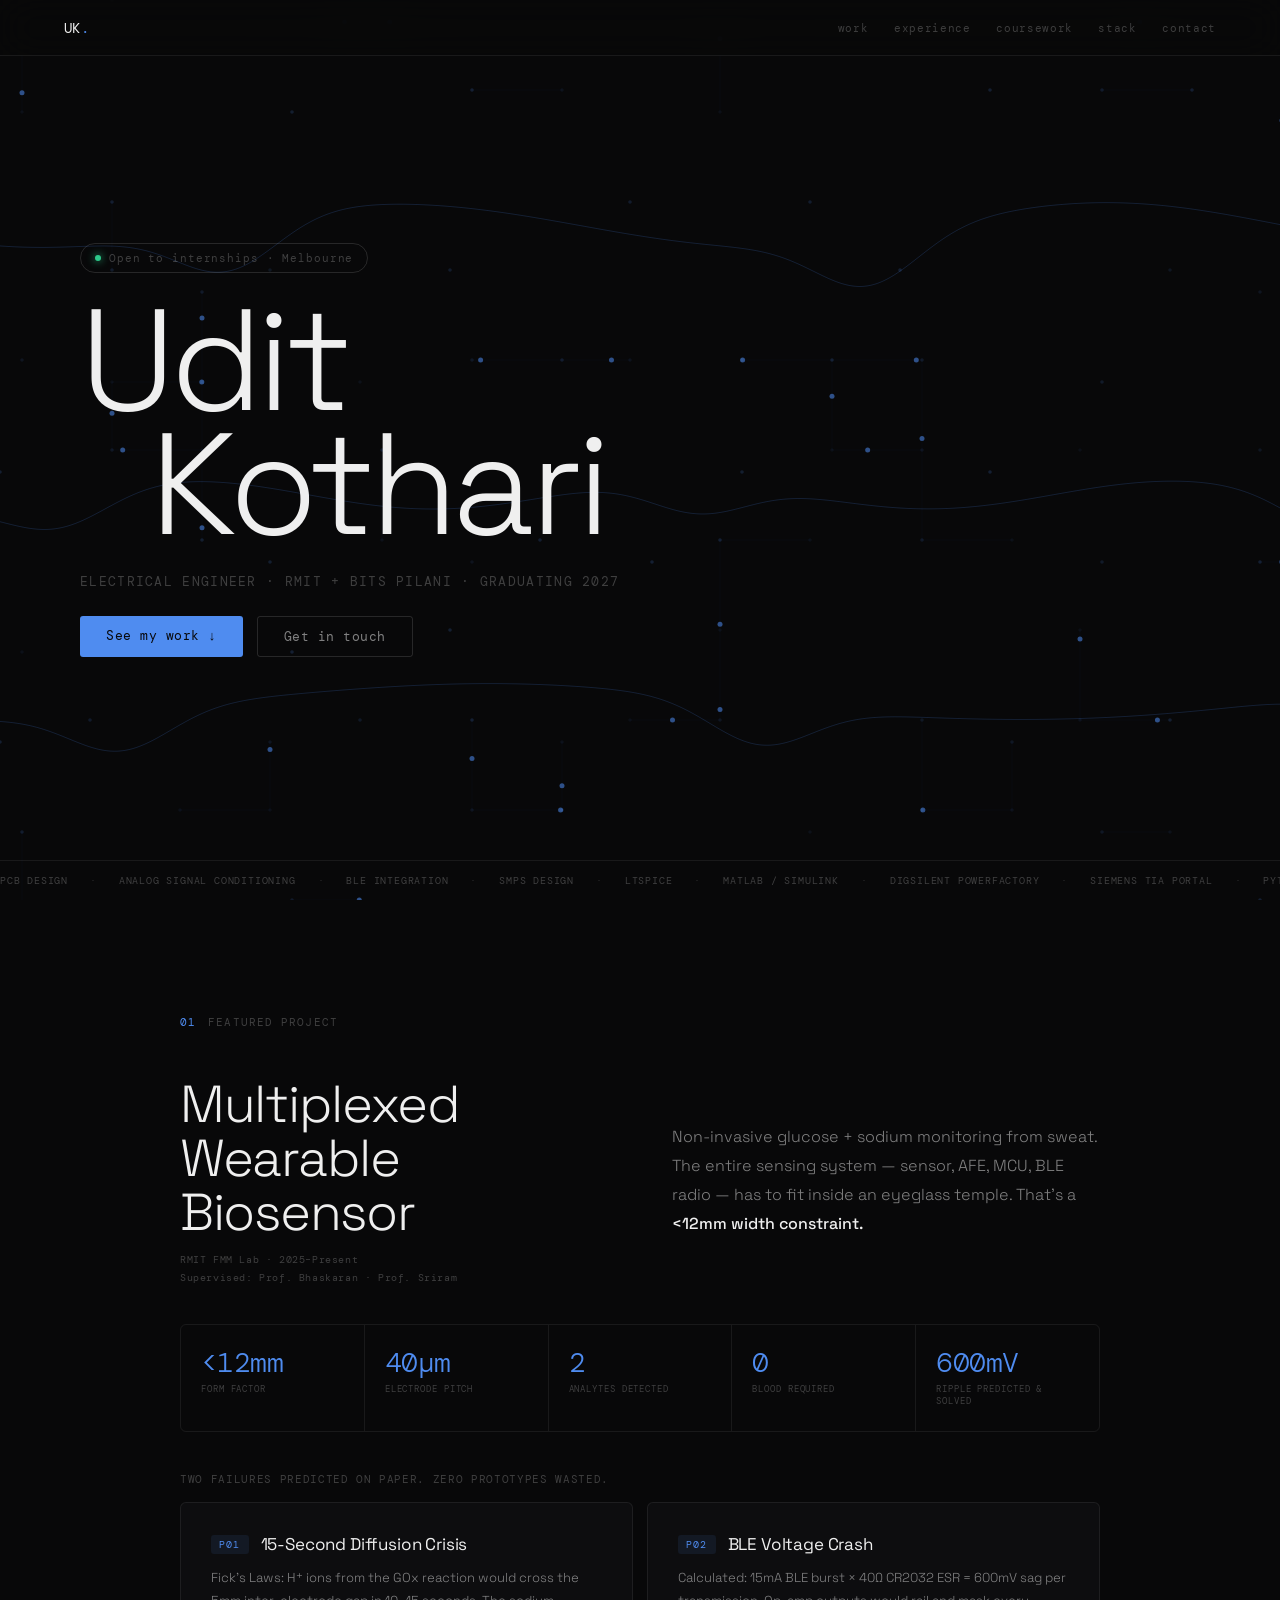
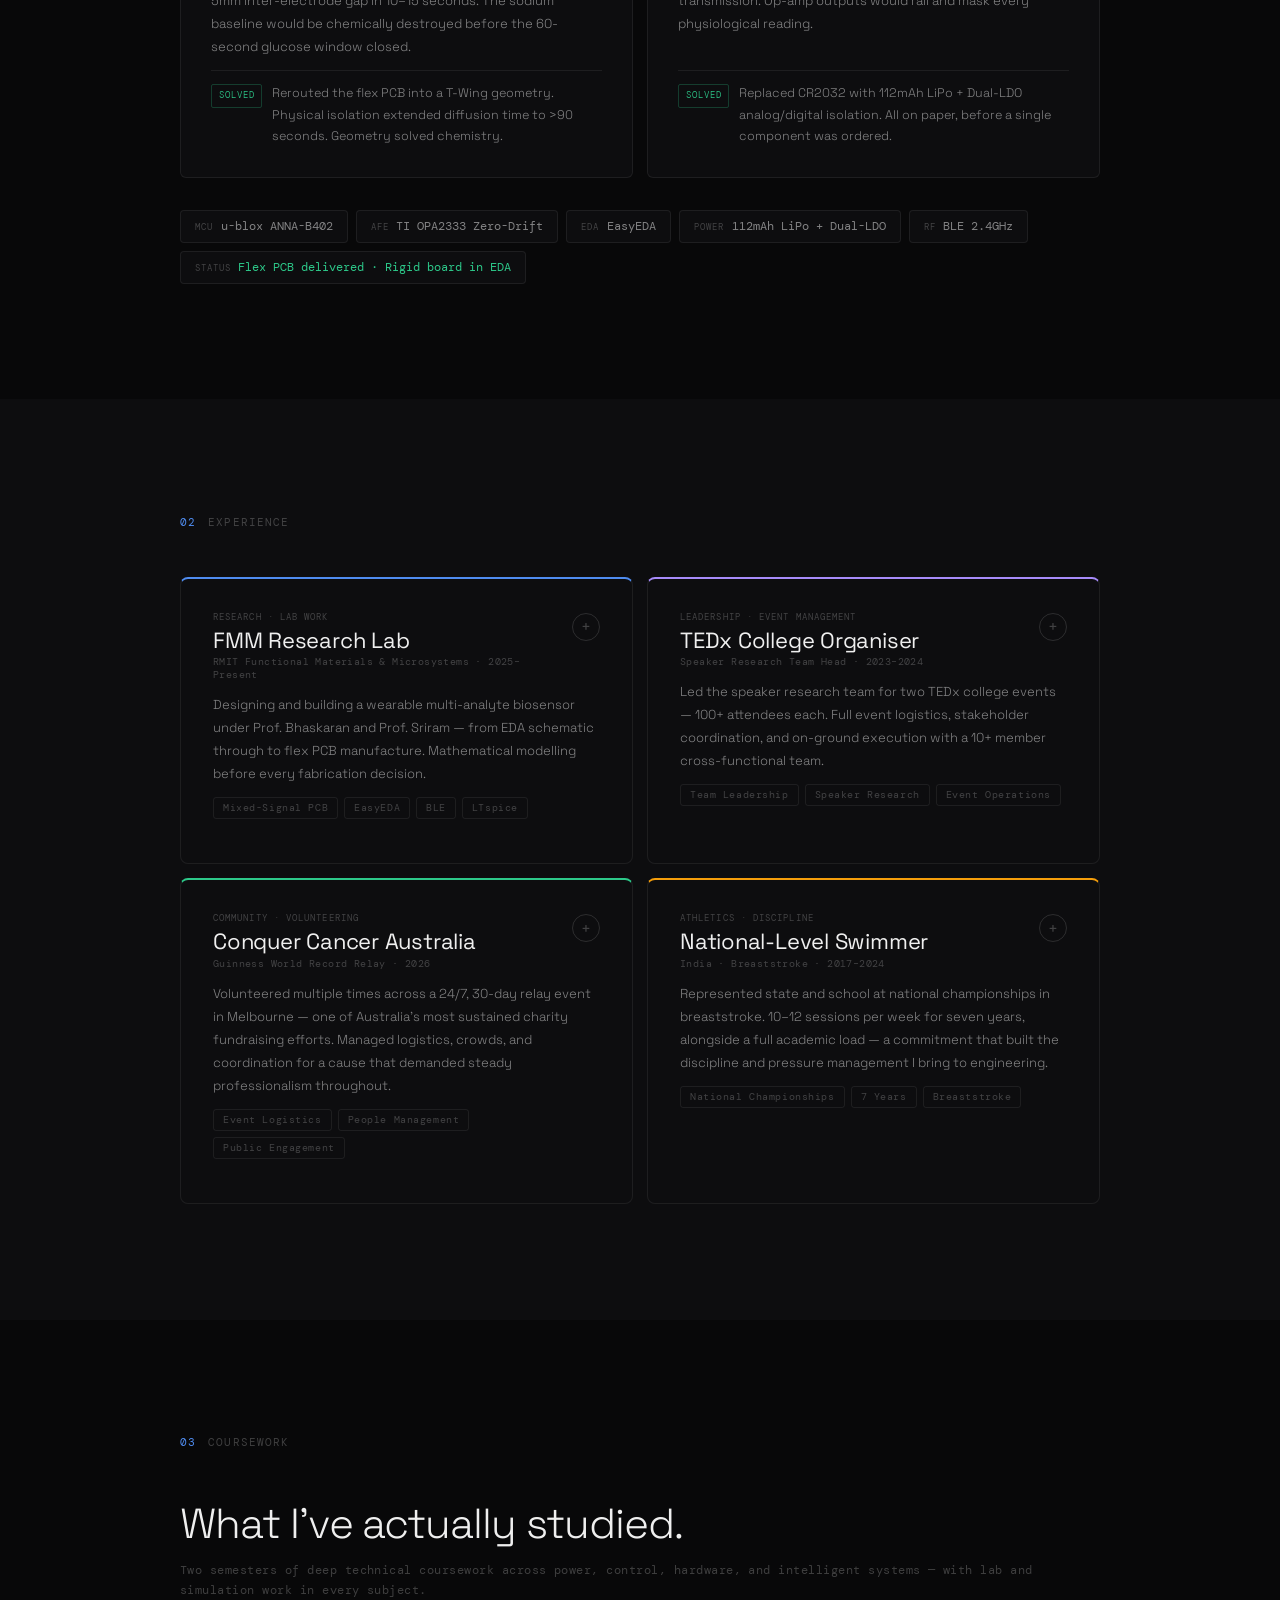
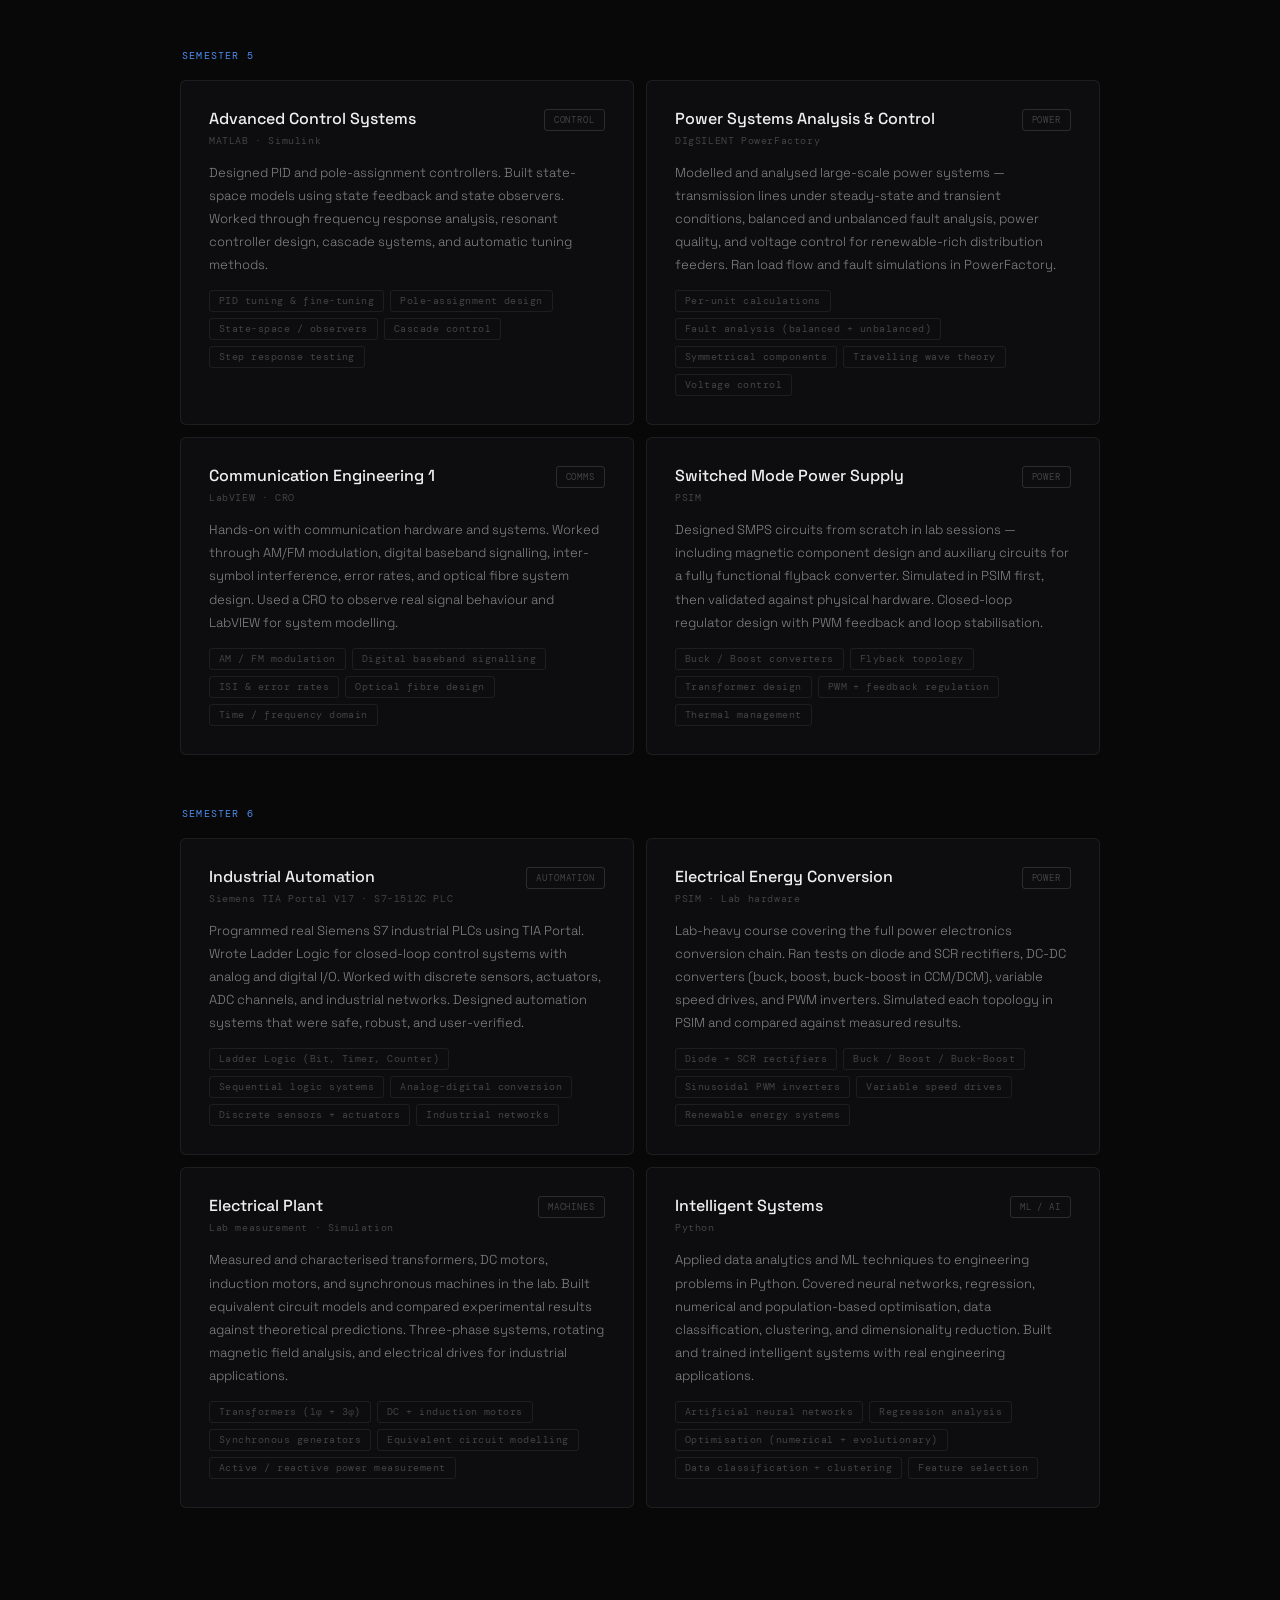
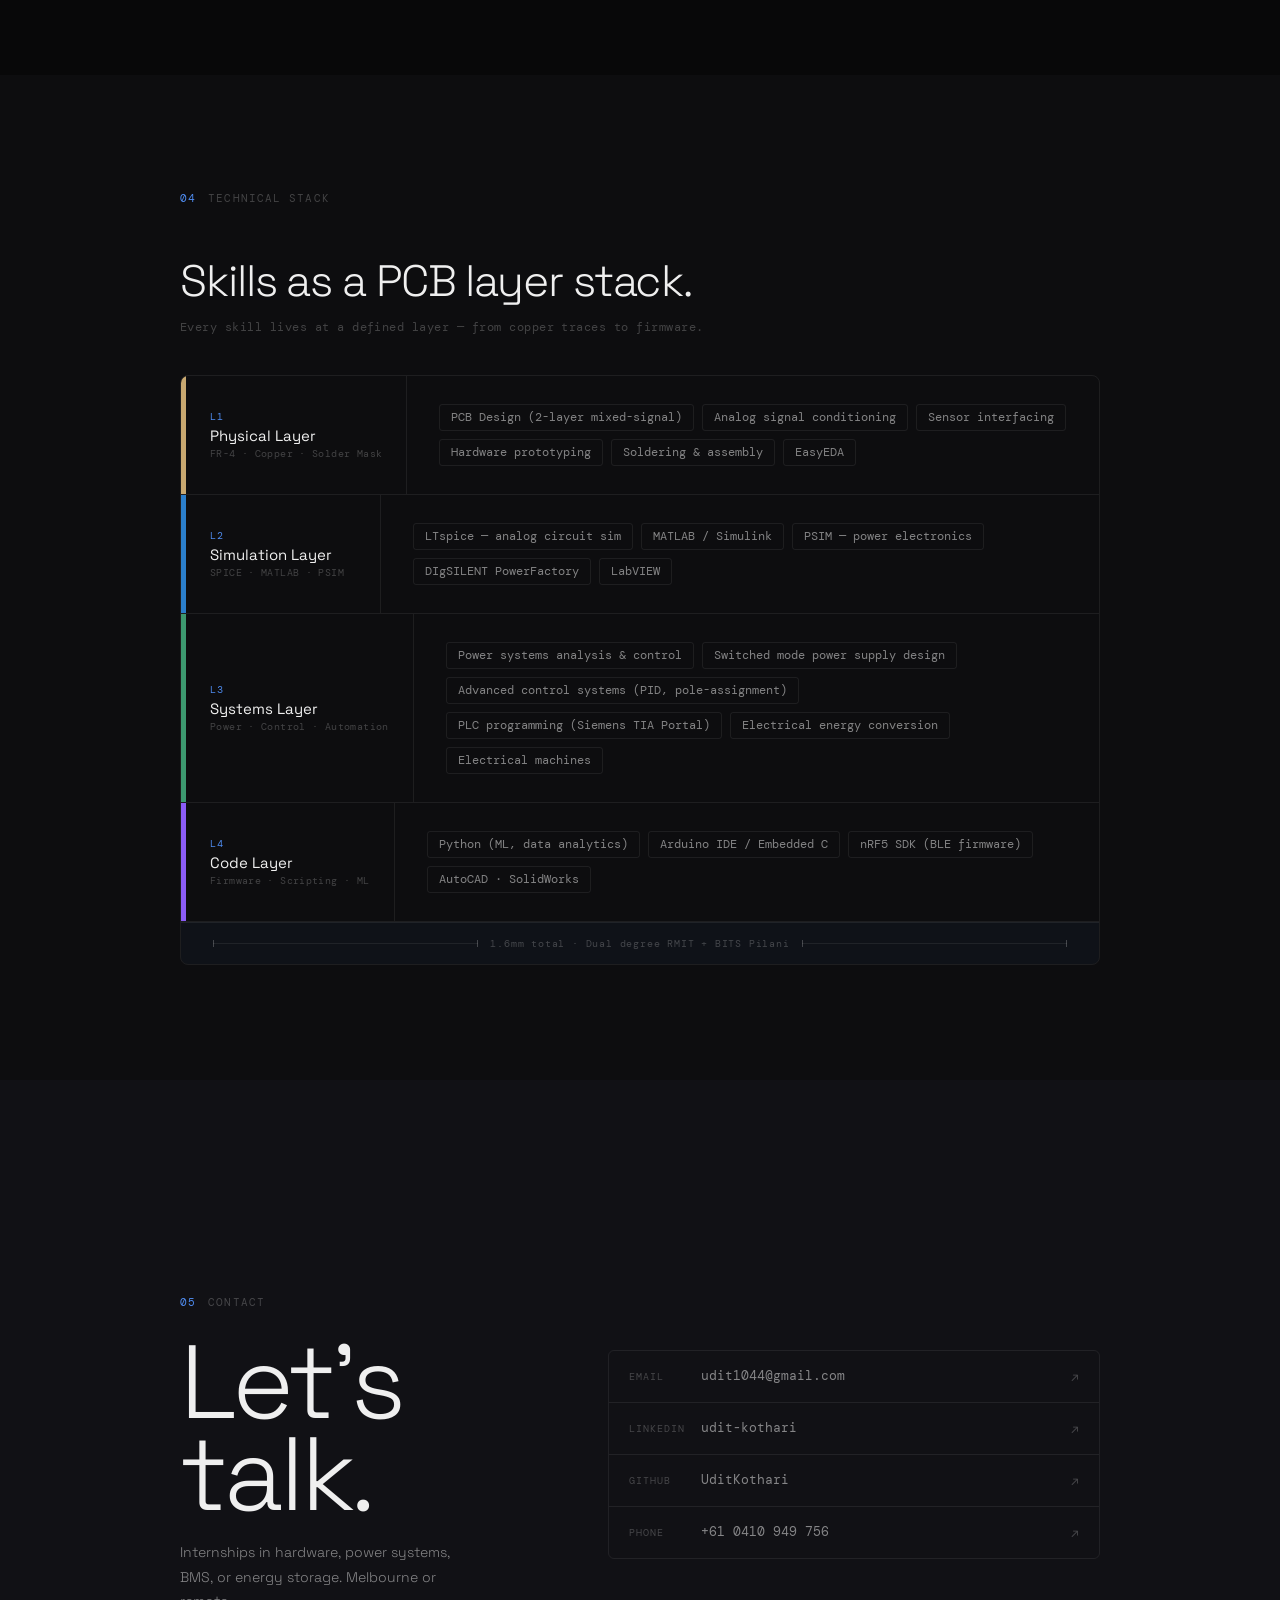
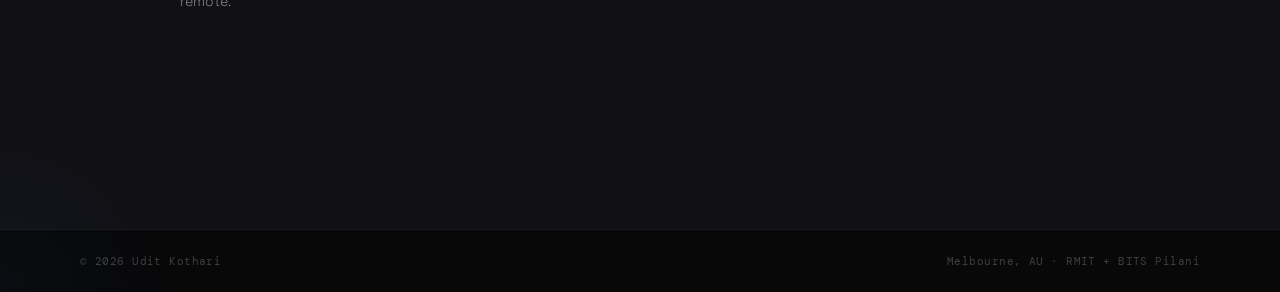
==== commit 84474f7b: "Add files via upload" ====
--- a/index.html
+++ b/index.html
@@ -11,7 +11,7 @@
   <link rel="stylesheet" href="style.css"/>
 </head>
 <body>
- 
+
 <nav class="nav">
   <a href="#top" class="nav-logo">UK<span>.</span></a>
   <div class="nav-links">
@@ -22,7 +22,7 @@
     <a href="#contact">contact</a>
   </div>
 </nav>
- 
+
 <!-- ═══ HERO ═══ -->
 <section class="hero" id="top">
   <canvas id="scope"></canvas>
@@ -48,7 +48,7 @@
     </div>
   </div>
 </section>
- 
+
 <!-- ═══ WORK ═══ -->
 <section class="section" id="work">
   <div class="wrap">
@@ -95,13 +95,13 @@
     </div>
   </div>
 </section>
- 
+
 <!-- ═══ EXPERIENCE ═══ -->
 <section class="section section-alt" id="experience">
   <div class="wrap">
     <div class="s-eyebrow reveal"><span class="s-num">02</span><span class="s-label">Experience</span></div>
     <div class="exp-grid">
- 
+
       <!-- FMM -->
       <div class="exp-card reveal" data-card="fmm">
         <div class="exp-card-inner">
@@ -135,7 +135,7 @@
           </div>
         </div>
       </div>
- 
+
       <!-- TEDx -->
       <div class="exp-card reveal" data-card="tedx">
         <div class="exp-card-inner">
@@ -169,7 +169,7 @@
           </div>
         </div>
       </div>
- 
+
       <!-- Conquer Cancer -->
       <div class="exp-card reveal" data-card="cc">
         <div class="exp-card-inner">
@@ -203,7 +203,7 @@
           </div>
         </div>
       </div>
- 
+
       <!-- Swimming -->
       <div class="exp-card reveal" data-card="swim">
         <div class="exp-card-inner">
@@ -237,11 +237,11 @@
           </div>
         </div>
       </div>
- 
-    </div>
-  </div>
-</section>
- 
+
+    </div>
+  </div>
+</section>
+
 <!-- ═══ COURSEWORK ═══ -->
 <section class="section" id="coursework">
   <div class="wrap">
@@ -250,11 +250,11 @@
       <h2 class="cw-title">What I've actually studied.</h2>
       <p class="cw-sub">Two semesters of deep technical coursework across power, control, hardware, and intelligent systems — with lab and simulation work in every subject.</p>
     </div>
- 
+
     <div class="cw-semester reveal">
       <div class="cw-sem-label">Semester 5</div>
       <div class="cw-cards">
- 
+
         <div class="cw-card">
           <div class="cw-card-top">
             <div class="cw-card-left">
@@ -272,7 +272,7 @@
             <span>Step response testing</span>
           </div>
         </div>
- 
+
         <div class="cw-card">
           <div class="cw-card-top">
             <div class="cw-card-left">
@@ -290,7 +290,7 @@
             <span>Voltage control</span>
           </div>
         </div>
- 
+
         <div class="cw-card">
           <div class="cw-card-top">
             <div class="cw-card-left">
@@ -308,7 +308,7 @@
             <span>Time / frequency domain</span>
           </div>
         </div>
- 
+
         <div class="cw-card">
           <div class="cw-card-top">
             <div class="cw-card-left">
@@ -326,14 +326,14 @@
             <span>Thermal management</span>
           </div>
         </div>
- 
-      </div>
-    </div>
- 
+
+      </div>
+    </div>
+
     <div class="cw-semester reveal">
       <div class="cw-sem-label">Semester 6</div>
       <div class="cw-cards">
- 
+
         <div class="cw-card">
           <div class="cw-card-top">
             <div class="cw-card-left">
@@ -351,7 +351,7 @@
             <span>Industrial networks</span>
           </div>
         </div>
- 
+
         <div class="cw-card">
           <div class="cw-card-top">
             <div class="cw-card-left">
@@ -369,7 +369,7 @@
             <span>Renewable energy systems</span>
           </div>
         </div>
- 
+
         <div class="cw-card">
           <div class="cw-card-top">
             <div class="cw-card-left">
@@ -387,7 +387,7 @@
             <span>Active / reactive power measurement</span>
           </div>
         </div>
- 
+
         <div class="cw-card">
           <div class="cw-card-top">
             <div class="cw-card-left">
@@ -405,12 +405,12 @@
             <span>Feature selection</span>
           </div>
         </div>
- 
-      </div>
-    </div>
-  </div>
-</section>
- 
+
+      </div>
+    </div>
+  </div>
+</section>
+
 <!-- ═══ STACK ═══ -->
 <section class="section section-alt" id="stack">
   <div class="wrap">
@@ -448,7 +448,7 @@
     </div>
   </div>
 </section>
- 
+
 <!-- ═══ CONTACT ═══ -->
 <section class="section section-contact" id="contact">
   <div class="wrap">
@@ -467,13 +467,12 @@
     </div>
   </div>
 </section>
- 
+
 <footer class="footer">
   <span>© 2026 Udit Kothari</span>
   <span>Melbourne, AU · RMIT + BITS Pilani</span>
 </footer>
- 
+
 <script src="script.js"></script>
 </body>
 </html>
- 
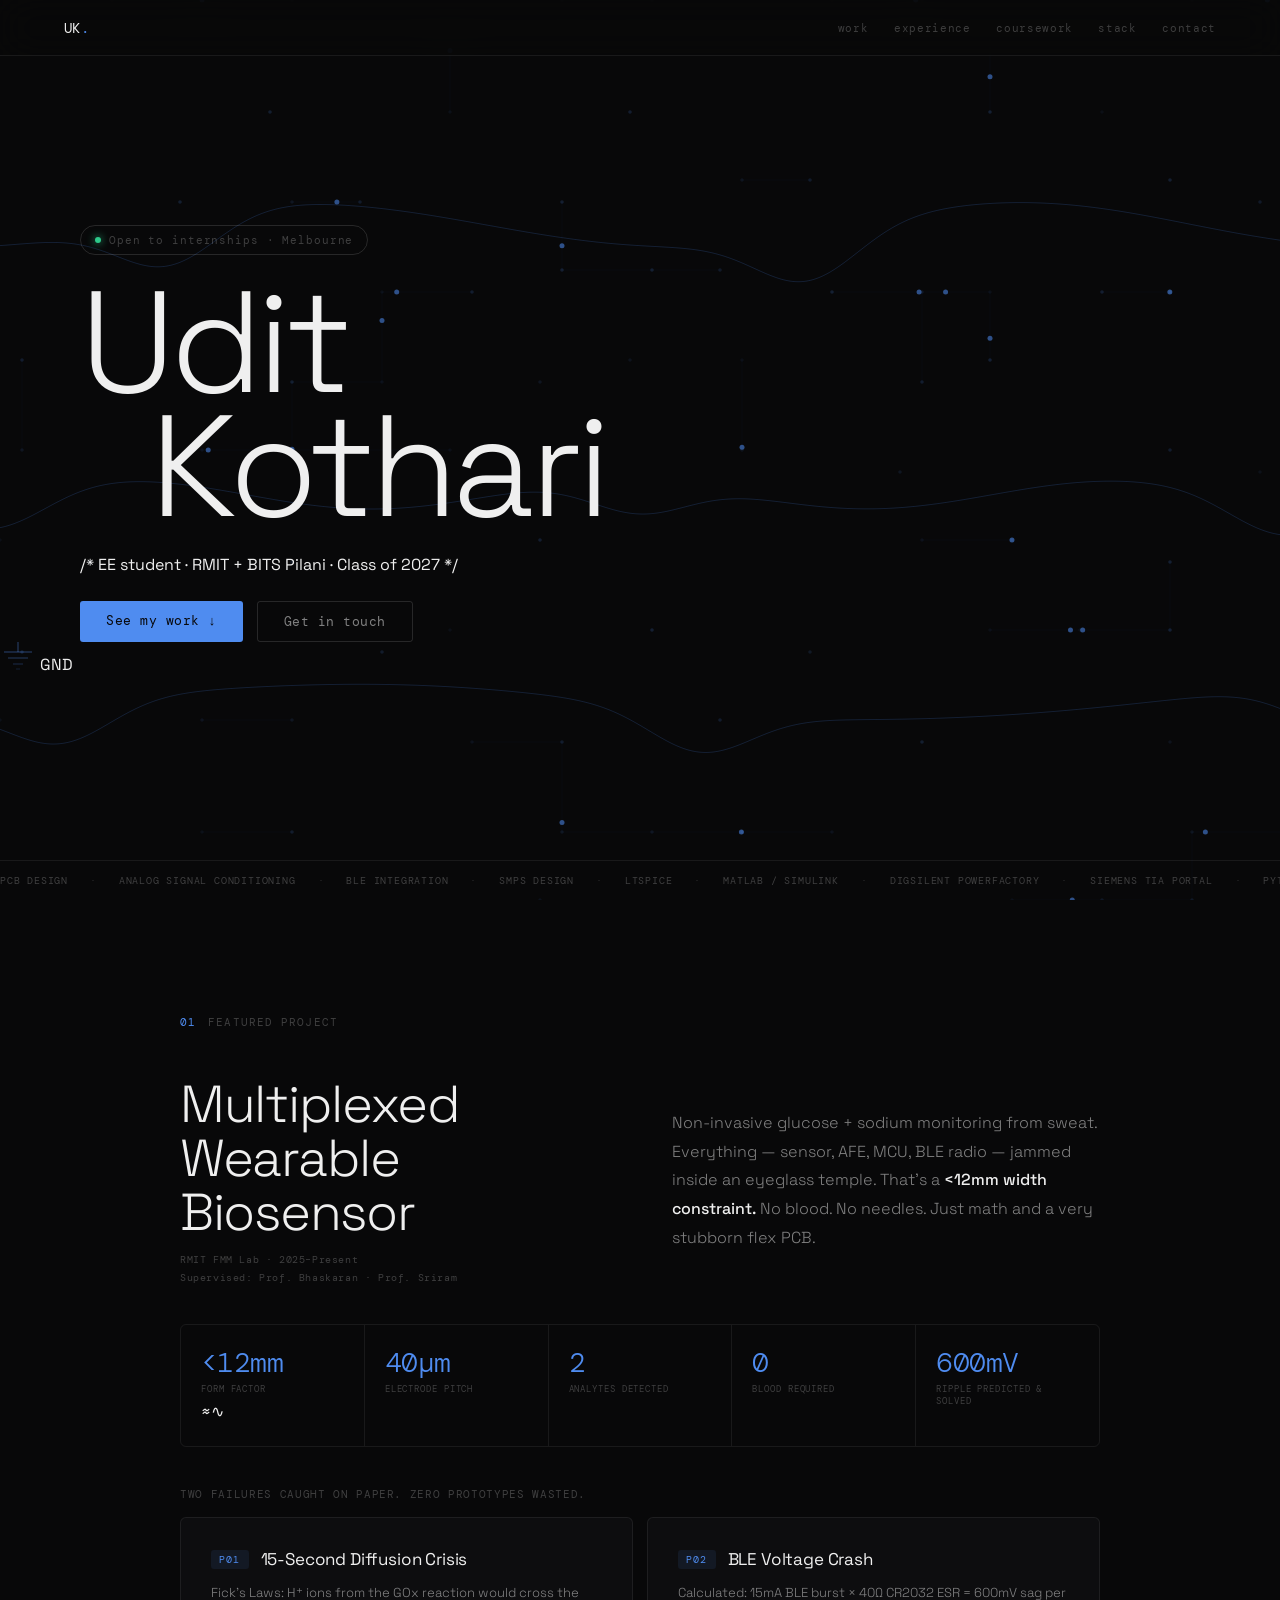
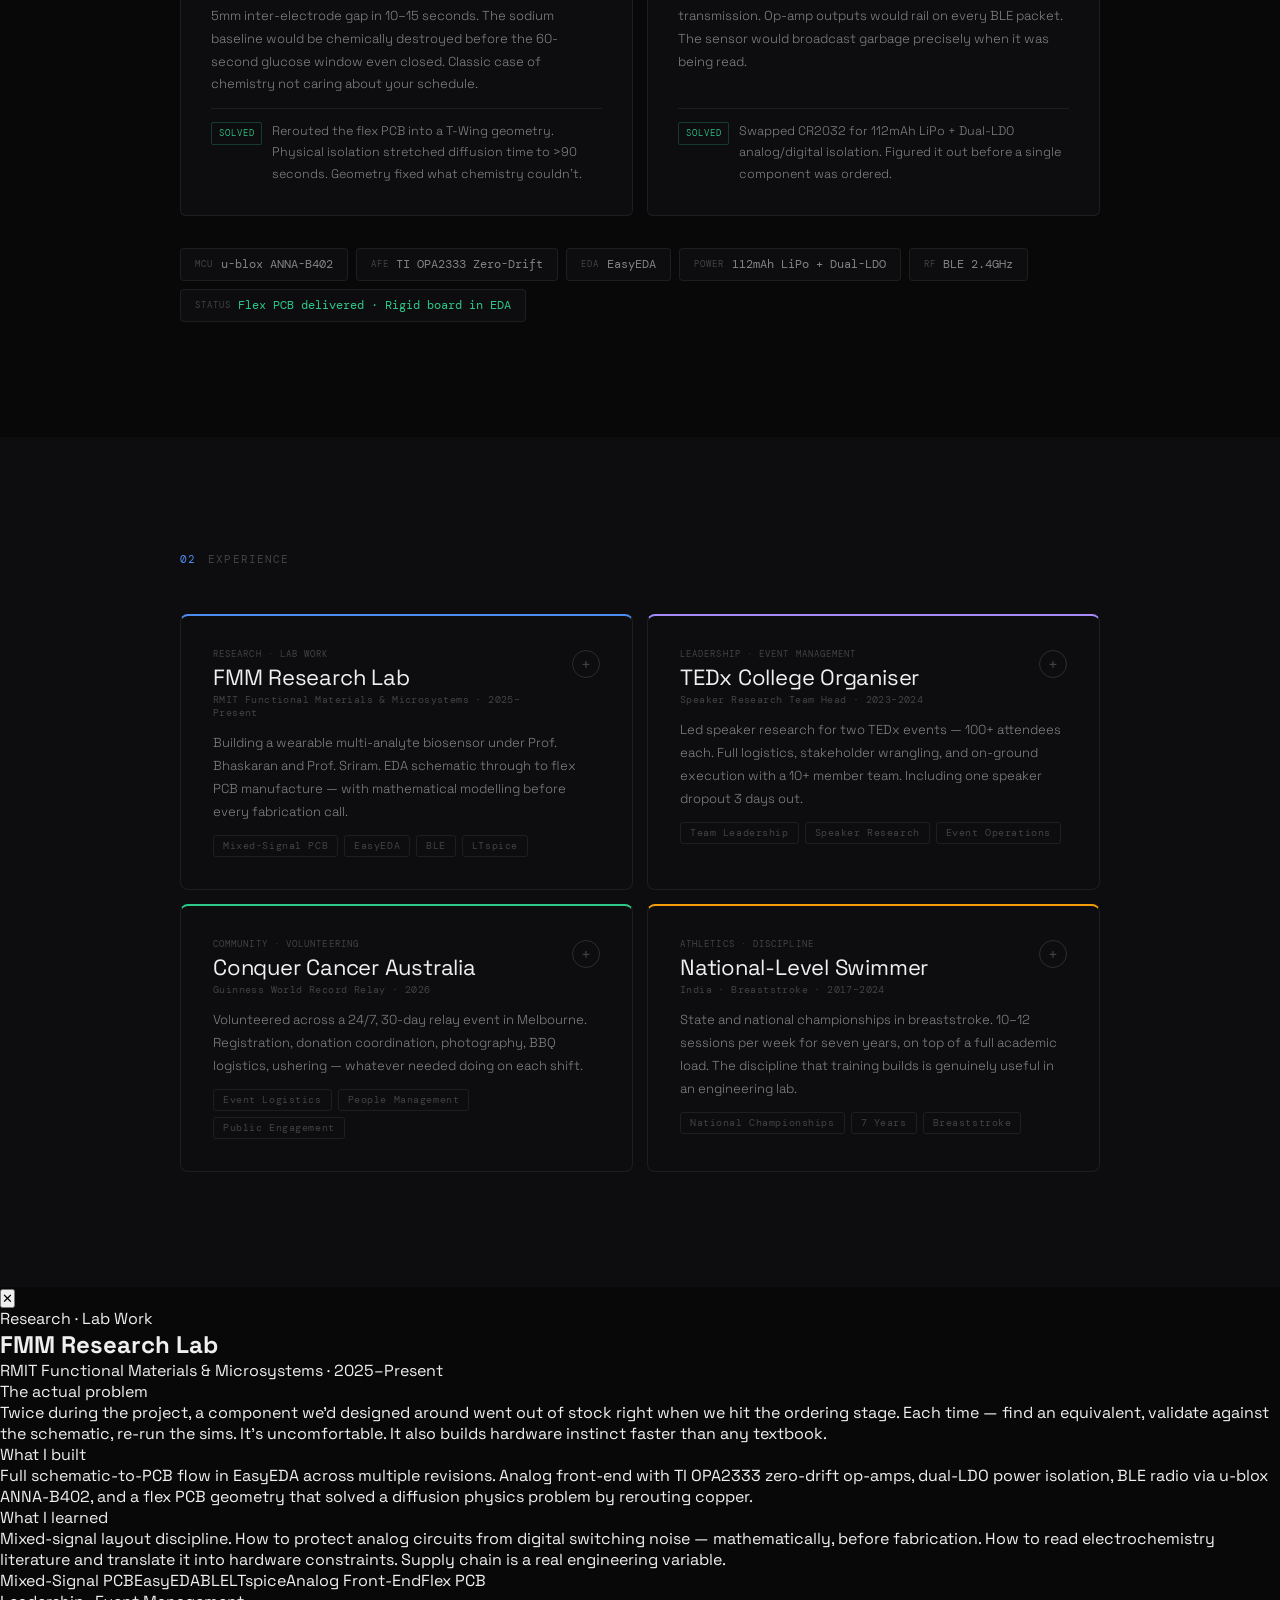
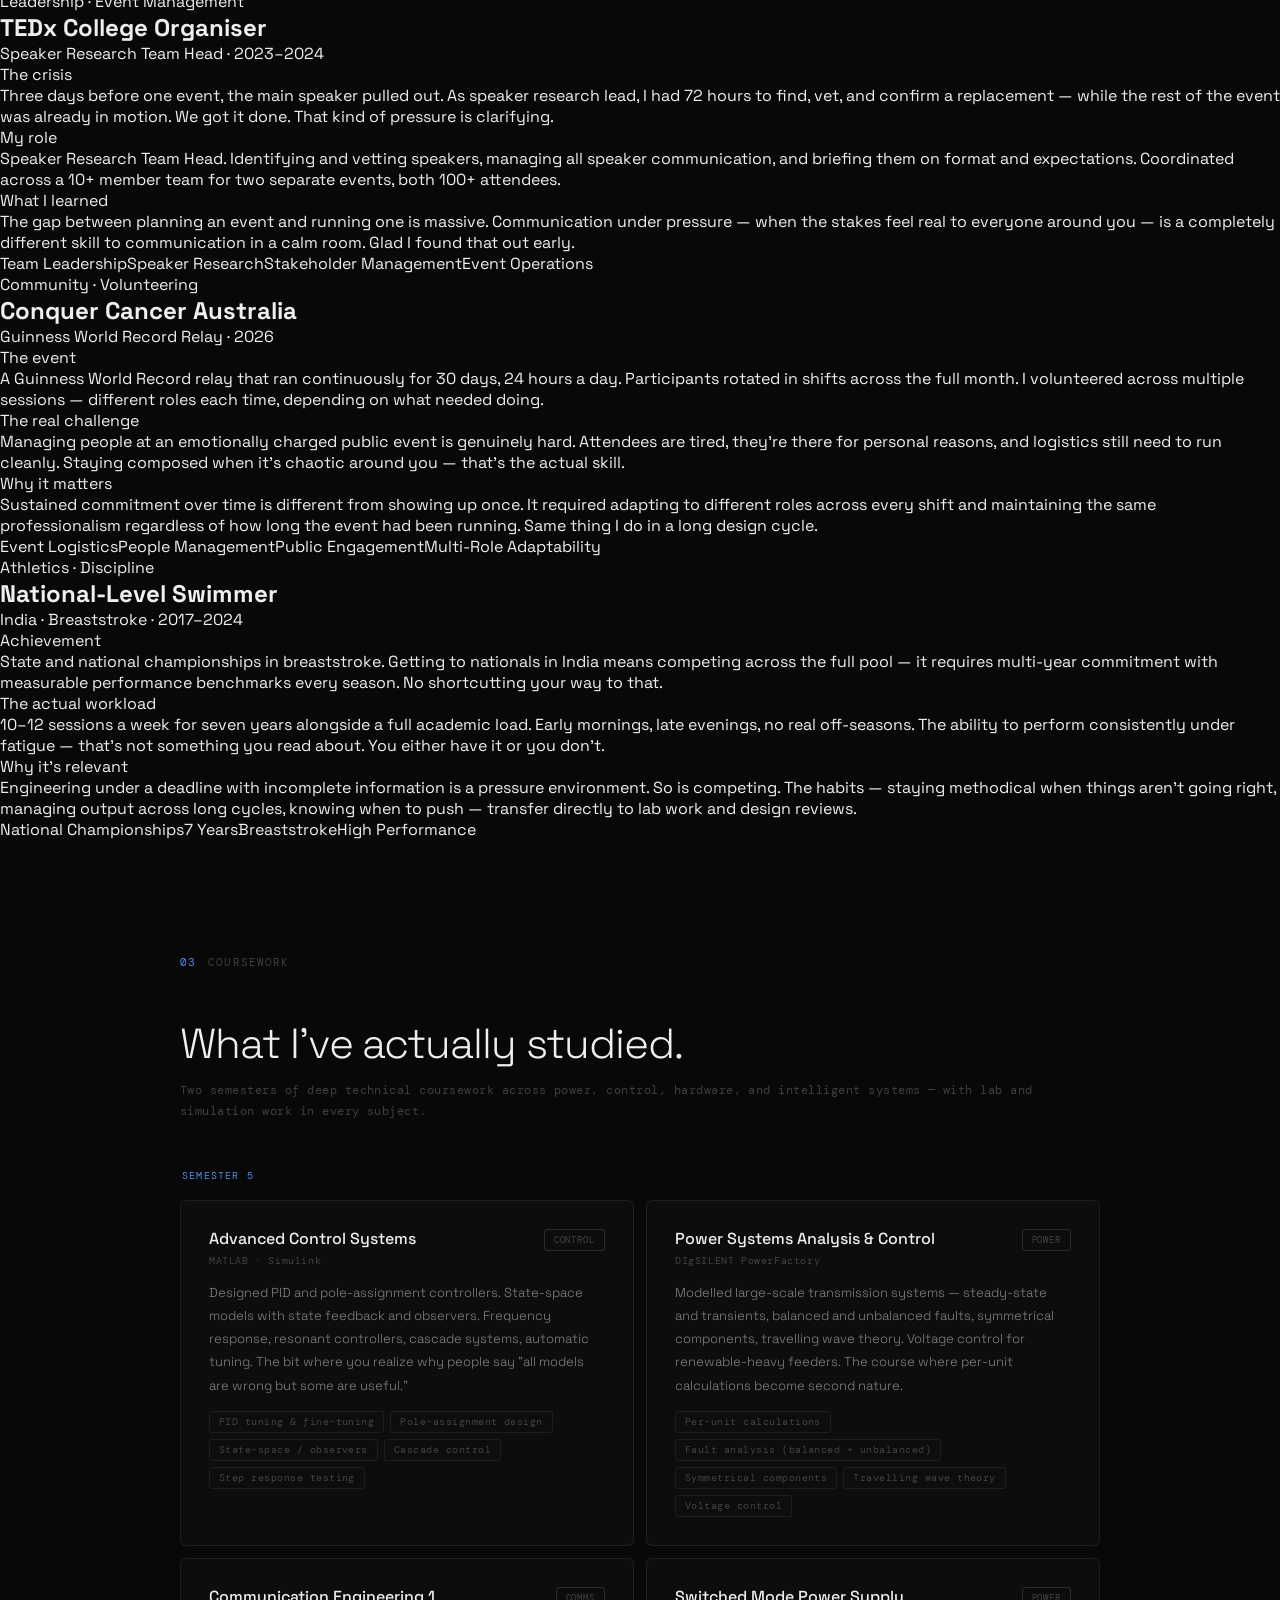
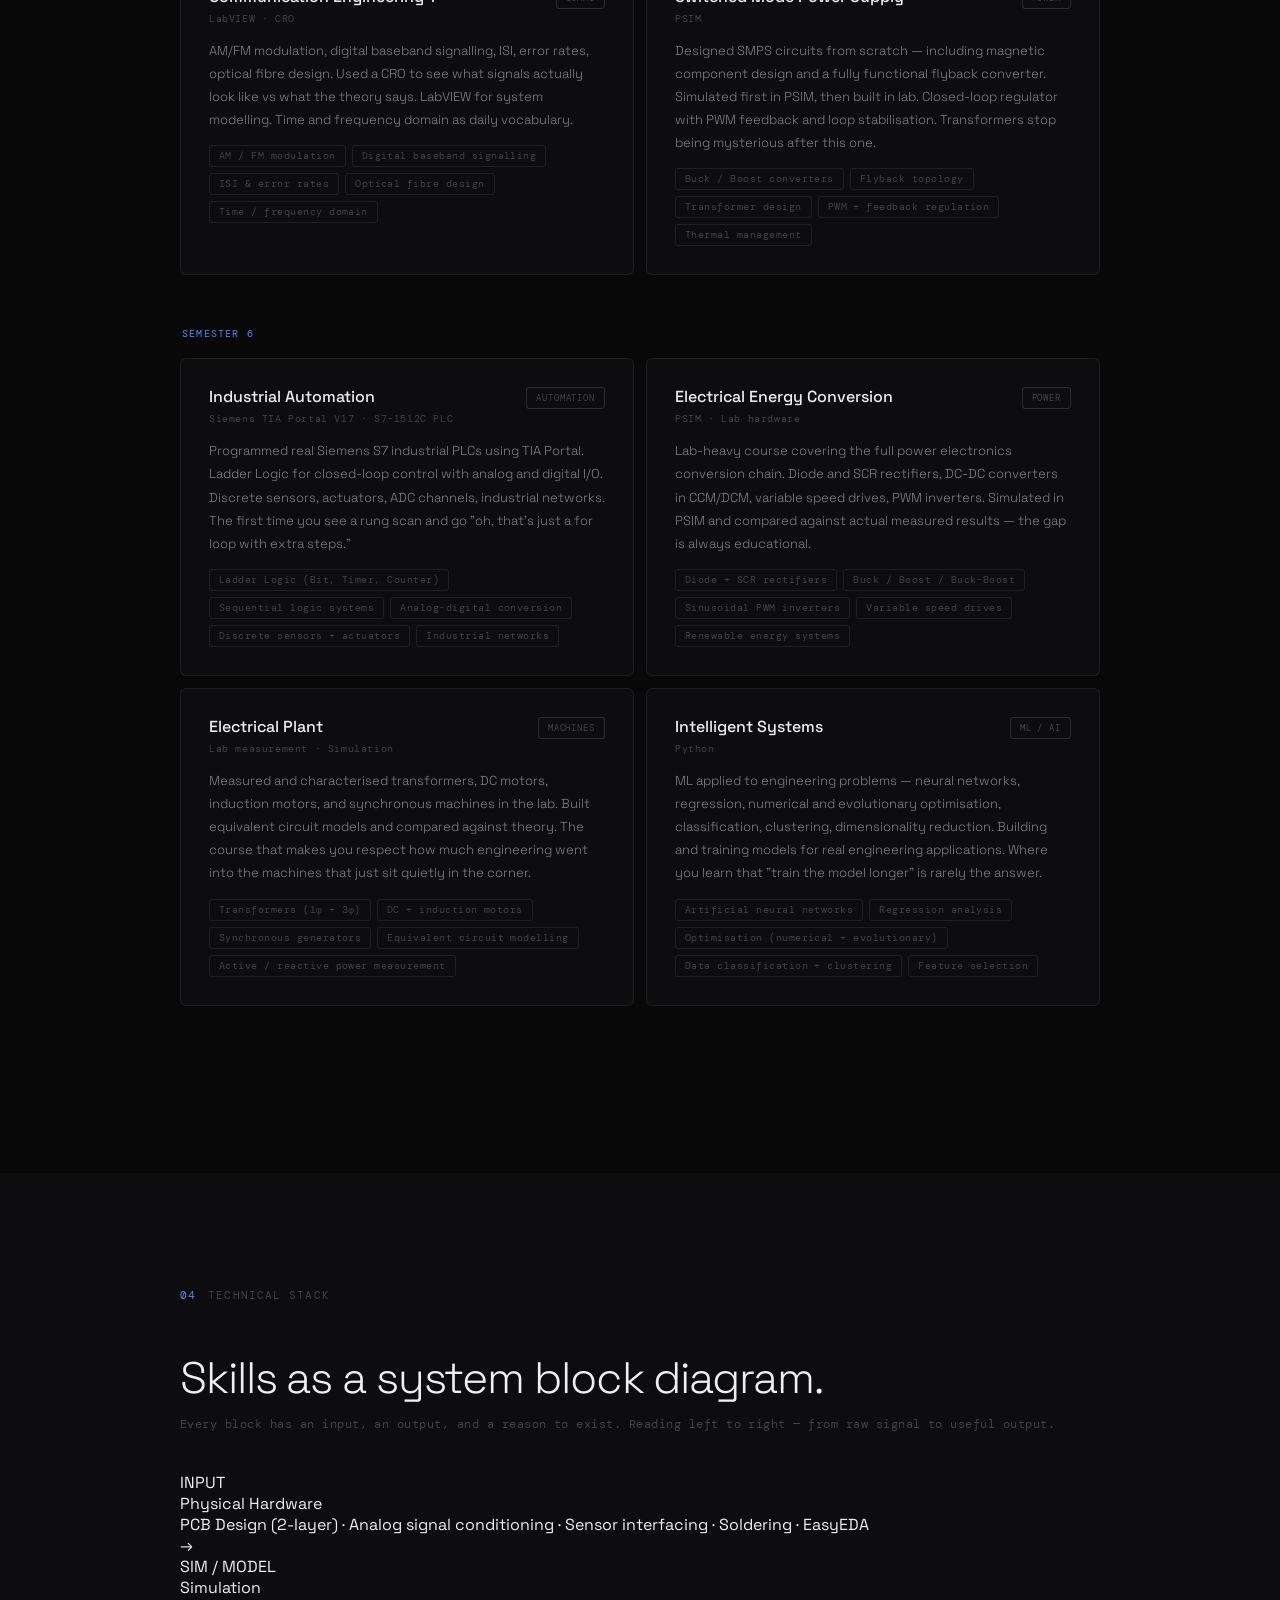
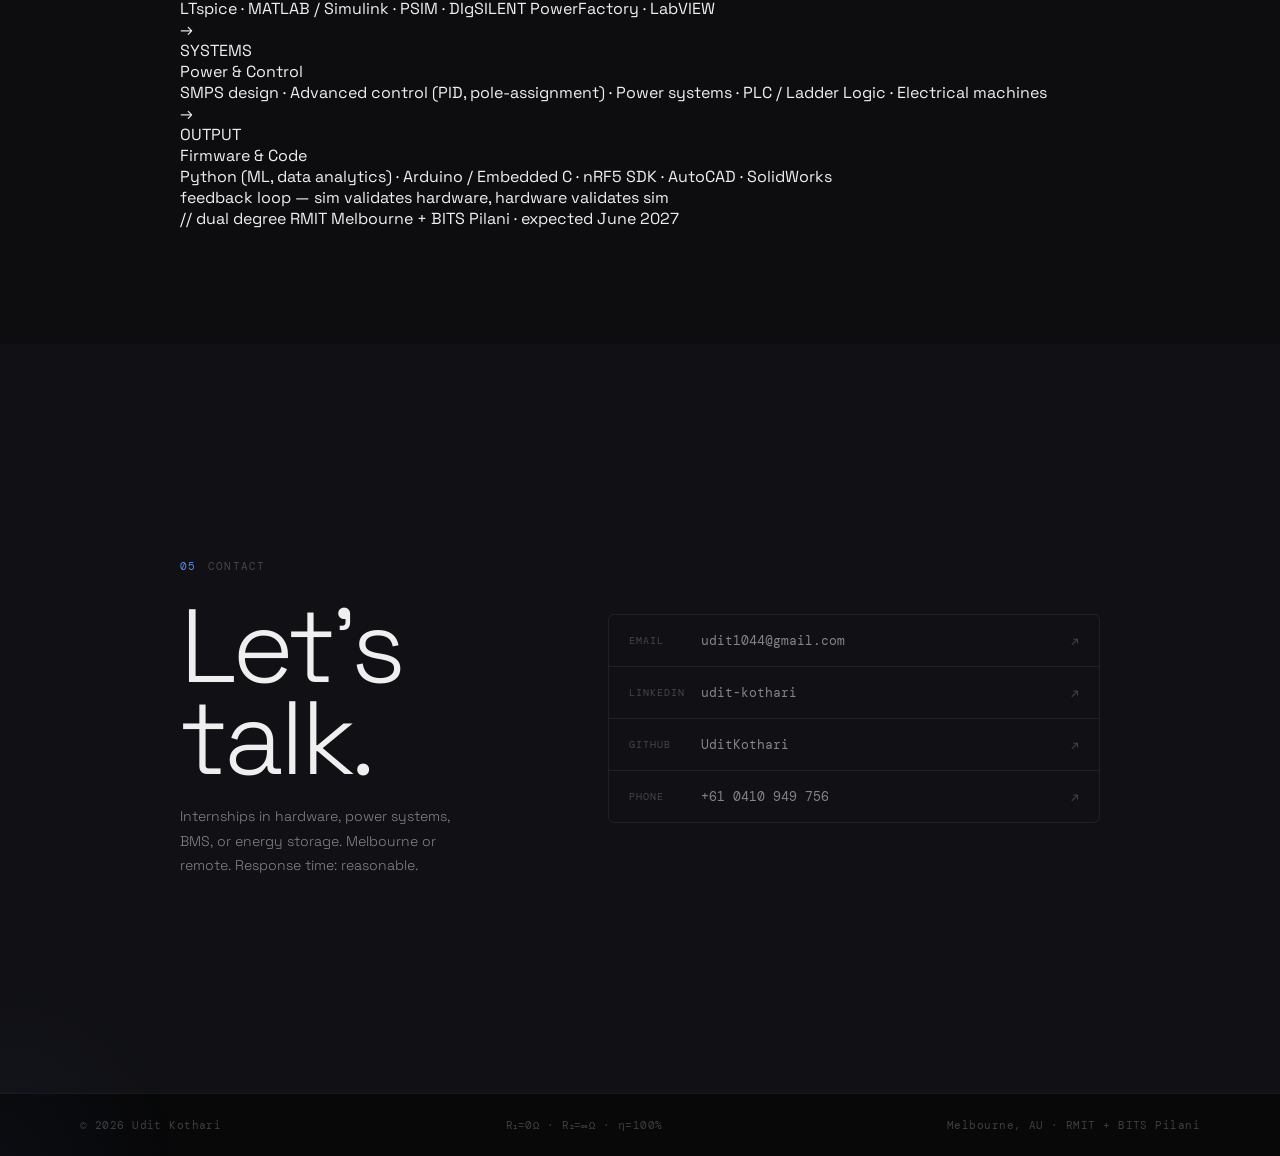
==== commit 3b75088d: "Update index.html" ====
--- a/index.html
+++ b/index.html
@@ -26,6 +26,8 @@
 <!-- ═══ HERO ═══ -->
 <section class="hero" id="top">
   <canvas id="scope"></canvas>
+  <!-- subtle grid overlay -->
+  <div class="hero-grid-overlay"></div>
   <div class="hero-inner">
     <div class="hero-badge">
       <span class="badge-dot"></span>
@@ -35,11 +37,25 @@
       <span class="hn-line">Udit</span>
       <span class="hn-line hn-indent">Kothari</span>
     </h1>
-    <p class="hero-tagline">Electrical Engineer · RMIT + BITS Pilani · Graduating 2027</p>
+    <!-- annotation style comment — EE will get it -->
+    <div class="hero-annotation">
+      <span class="ann-bracket">/* </span>EE student · RMIT + BITS Pilani · Class of 2027<span class="ann-bracket"> */</span>
+    </div>
     <div class="hero-links">
       <a href="#work" class="hl-primary">See my work ↓</a>
       <a href="mailto:udit1044@gmail.com" class="hl-ghost">Get in touch</a>
     </div>
+  </div>
+  <!-- schematic ground symbol easter egg -->
+  <div class="hero-gnd">
+    <svg width="36" height="28" viewBox="0 0 36 28" fill="none" xmlns="http://www.w3.org/2000/svg">
+      <line x1="18" y1="0" x2="18" y2="10" stroke="rgba(79,140,240,0.3)" stroke-width="1.5"/>
+      <line x1="4" y1="10" x2="32" y2="10" stroke="rgba(79,140,240,0.3)" stroke-width="1.5"/>
+      <line x1="8" y1="16" x2="28" y2="16" stroke="rgba(79,140,240,0.25)" stroke-width="1.5"/>
+      <line x1="13" y1="22" x2="23" y2="22" stroke="rgba(79,140,240,0.18)" stroke-width="1.5"/>
+      <line x1="16" y1="27" x2="20" y2="27" stroke="rgba(79,140,240,0.12)" stroke-width="1.5"/>
+    </svg>
+    <span>GND</span>
   </div>
   <div class="hero-ticker">
     <div class="ticker-track">
@@ -61,27 +77,32 @@
           <span>Supervised: Prof. Bhaskaran · Prof. Sriram</span>
         </div>
       </div>
-      <p class="proj-logline">Non-invasive glucose + sodium monitoring from sweat. The entire sensing system — sensor, AFE, MCU, BLE radio — has to fit inside an eyeglass temple. That's a <strong>&lt;12mm width constraint.</strong></p>
+      <p class="proj-logline">Non-invasive glucose + sodium monitoring from sweat. Everything — sensor, AFE, MCU, BLE radio — jammed inside an eyeglass temple. That's a <strong>&lt;12mm width constraint.</strong> No blood. No needles. Just math and a very stubborn flex PCB.</p>
     </div>
     <div class="spec-strip reveal">
-      <div class="spec-item"><div class="spec-val">&lt;12mm</div><div class="spec-key">Form factor</div></div>
+      <div class="spec-item">
+        <div class="spec-val">&lt;12mm</div>
+        <div class="spec-key">Form factor</div>
+        <!-- net tie easter egg -->
+        <div class="spec-nt" title="net tie — because analog and digital power rails stay separated">≈∿</div>
+      </div>
       <div class="spec-item"><div class="spec-val">40µm</div><div class="spec-key">Electrode pitch</div></div>
       <div class="spec-item"><div class="spec-val">2</div><div class="spec-key">Analytes detected</div></div>
       <div class="spec-item"><div class="spec-val">0</div><div class="spec-key">Blood required</div></div>
       <div class="spec-item"><div class="spec-val">600mV</div><div class="spec-key">Ripple predicted &amp; solved</div></div>
     </div>
     <div class="problems reveal">
-      <div class="prob-label">Two failures predicted on paper. Zero prototypes wasted.</div>
+      <div class="prob-label">Two failures caught on paper. Zero prototypes wasted.</div>
       <div class="prob-grid">
         <div class="prob-card">
           <div class="prob-top"><span class="prob-num">P01</span><span class="prob-name">15-Second Diffusion Crisis</span></div>
-          <p class="prob-body">Fick's Laws: H⁺ ions from the GOx reaction would cross the 5mm inter-electrode gap in 10–15 seconds. The sodium baseline would be chemically destroyed before the 60-second glucose window closed.</p>
-          <div class="prob-solve"><span class="solve-tag">Solved</span>Rerouted the flex PCB into a T-Wing geometry. Physical isolation extended diffusion time to &gt;90 seconds. Geometry solved chemistry.</div>
+          <p class="prob-body">Fick's Laws: H⁺ ions from the GOx reaction would cross the 5mm inter-electrode gap in 10–15 seconds. The sodium baseline would be chemically destroyed before the 60-second glucose window even closed. Classic case of chemistry not caring about your schedule.</p>
+          <div class="prob-solve"><span class="solve-tag">Solved</span>Rerouted the flex PCB into a T-Wing geometry. Physical isolation stretched diffusion time to &gt;90 seconds. Geometry fixed what chemistry couldn't.</div>
         </div>
         <div class="prob-card">
           <div class="prob-top"><span class="prob-num">P02</span><span class="prob-name">BLE Voltage Crash</span></div>
-          <p class="prob-body">Calculated: 15mA BLE burst × 40Ω CR2032 ESR = 600mV sag per transmission. Op-amp outputs would rail and mask every physiological reading.</p>
-          <div class="prob-solve"><span class="solve-tag">Solved</span>Replaced CR2032 with 112mAh LiPo + Dual-LDO analog/digital isolation. All on paper, before a single component was ordered.</div>
+          <p class="prob-body">Calculated: 15mA BLE burst × 40Ω CR2032 ESR = 600mV sag per transmission. Op-amp outputs would rail on every BLE packet. The sensor would broadcast garbage precisely when it was being read.</p>
+          <div class="prob-solve"><span class="solve-tag">Solved</span>Swapped CR2032 for 112mAh LiPo + Dual-LDO analog/digital isolation. Figured it out before a single component was ordered.</div>
         </div>
       </div>
     </div>
@@ -103,7 +124,7 @@
     <div class="exp-grid">
 
       <!-- FMM -->
-      <div class="exp-card reveal" data-card="fmm">
+      <div class="exp-card reveal" data-card="fmm" data-modal="modal-fmm">
         <div class="exp-card-inner">
           <div class="exp-header">
             <div>
@@ -111,33 +132,15 @@
               <h3 class="exp-role">FMM Research Lab</h3>
               <p class="exp-org">RMIT Functional Materials &amp; Microsystems · 2025–Present</p>
             </div>
-            <div class="exp-toggle" aria-label="Expand">+</div>
-          </div>
-          <p class="exp-desc">Designing and building a wearable multi-analyte biosensor under Prof. Bhaskaran and Prof. Sriram — from EDA schematic through to flex PCB manufacture. Mathematical modelling before every fabrication decision.</p>
+            <div class="exp-toggle" aria-label="Open">+</div>
+          </div>
+          <p class="exp-desc">Building a wearable multi-analyte biosensor under Prof. Bhaskaran and Prof. Sriram. EDA schematic through to flex PCB manufacture — with mathematical modelling before every fabrication call.</p>
           <div class="exp-tags"><span>Mixed-Signal PCB</span><span>EasyEDA</span><span>BLE</span><span>LTspice</span></div>
-          <div class="exp-expanded">
-            <div class="exp-expanded-inner">
-              <div class="exp-detail-grid">
-                <div class="exp-detail-block">
-                  <div class="exp-detail-label">Real challenge</div>
-                  <p>Twice during the project, a component we'd designed around went out of stock by the time we reached the ordering stage. Each time, it forced a rapid design pivot — finding an equivalent part, validating it against the schematic, and re-running simulations. Uncomfortable, but it built genuine speed and hardware instinct fast.</p>
-                </div>
-                <div class="exp-detail-block">
-                  <div class="exp-detail-label">What I built</div>
-                  <p>Full schematic-to-PCB flow in EasyEDA across multiple revisions. Analog front-end with TI OPA2333 zero-drift op-amps, dual-LDO power isolation, BLE radio integration via u-blox ANNA-B402, and a flex PCB topology that solved a diffusion physics problem geometrically.</p>
-                </div>
-                <div class="exp-detail-block">
-                  <div class="exp-detail-label">What I learned</div>
-                  <p>Mixed-signal layout discipline. How to protect sensitive analog circuits from digital switching noise mathematically, before fabrication. How to read electrochemistry literature and translate it into hardware constraints. And that supply chain is a real engineering variable.</p>
-                </div>
-              </div>
-            </div>
-          </div>
         </div>
       </div>
 
       <!-- TEDx -->
-      <div class="exp-card reveal" data-card="tedx">
+      <div class="exp-card reveal" data-card="tedx" data-modal="modal-tedx">
         <div class="exp-card-inner">
           <div class="exp-header">
             <div>
@@ -145,33 +148,15 @@
               <h3 class="exp-role">TEDx College Organiser</h3>
               <p class="exp-org">Speaker Research Team Head · 2023–2024</p>
             </div>
-            <div class="exp-toggle" aria-label="Expand">+</div>
-          </div>
-          <p class="exp-desc">Led the speaker research team for two TEDx college events — 100+ attendees each. Full event logistics, stakeholder coordination, and on-ground execution with a 10+ member cross-functional team.</p>
+            <div class="exp-toggle" aria-label="Open">+</div>
+          </div>
+          <p class="exp-desc">Led speaker research for two TEDx events — 100+ attendees each. Full logistics, stakeholder wrangling, and on-ground execution with a 10+ member team. Including one speaker dropout 3 days out.</p>
           <div class="exp-tags"><span>Team Leadership</span><span>Speaker Research</span><span>Event Operations</span></div>
-          <div class="exp-expanded">
-            <div class="exp-expanded-inner">
-              <div class="exp-detail-grid">
-                <div class="exp-detail-block">
-                  <div class="exp-detail-label">The crisis</div>
-                  <p>Three days before one event, a main speaker pulled out. As speaker research team head, I had to find, vet, and confirm a backup speaker in under 72 hours — while the rest of the event logistics were already in motion. We got it done.</p>
-                </div>
-                <div class="exp-detail-block">
-                  <div class="exp-detail-label">My role</div>
-                  <p>Speaker Research Team Head. Responsible for identifying and vetting speakers, managing speaker communication, and briefing them on format and expectations. Coordinated with the broader team of 10+ members across two separate events.</p>
-                </div>
-                <div class="exp-detail-block">
-                  <div class="exp-detail-label">What I learned</div>
-                  <p>How to hold things together when something breaks late. The difference between planning for an event and running one. Communication clarity under pressure — especially when the stakes feel high to everyone involved.</p>
-                </div>
-              </div>
-            </div>
-          </div>
         </div>
       </div>
 
       <!-- Conquer Cancer -->
-      <div class="exp-card reveal" data-card="cc">
+      <div class="exp-card reveal" data-card="cc" data-modal="modal-cc">
         <div class="exp-card-inner">
           <div class="exp-header">
             <div>
@@ -179,33 +164,15 @@
               <h3 class="exp-role">Conquer Cancer Australia</h3>
               <p class="exp-org">Guinness World Record Relay · 2026</p>
             </div>
-            <div class="exp-toggle" aria-label="Expand">+</div>
-          </div>
-          <p class="exp-desc">Volunteered multiple times across a 24/7, 30-day relay event in Melbourne — one of Australia's most sustained charity fundraising efforts. Managed logistics, crowds, and coordination for a cause that demanded steady professionalism throughout.</p>
+            <div class="exp-toggle" aria-label="Open">+</div>
+          </div>
+          <p class="exp-desc">Volunteered across a 24/7, 30-day relay event in Melbourne. Registration, donation coordination, photography, BBQ logistics, ushering — whatever needed doing on each shift.</p>
           <div class="exp-tags"><span>Event Logistics</span><span>People Management</span><span>Public Engagement</span></div>
-          <div class="exp-expanded">
-            <div class="exp-expanded-inner">
-              <div class="exp-detail-grid">
-                <div class="exp-detail-block">
-                  <div class="exp-detail-label">The event</div>
-                  <p>A Guinness World Record relay that ran continuously for 30 days, 24 hours a day. Participants rotated in shifts. I volunteered across multiple sessions — handling registration, donation coordination, photography, BBQ logistics, and ushering depending on what the event needed that day.</p>
-                </div>
-                <div class="exp-detail-block">
-                  <div class="exp-detail-label">The real challenge</div>
-                  <p>Managing large groups of people when there's an emotionally charged cause running in the background is genuinely difficult. People are tired, they're there for personal reasons, and logistics still need to run cleanly. Staying composed and practical in that environment was the real skill.</p>
-                </div>
-                <div class="exp-detail-block">
-                  <div class="exp-detail-label">Why it matters</div>
-                  <p>Volunteering for a sustained event isn't a one-day commitment. It required showing up repeatedly, adapting to different roles each time, and keeping the same level of professionalism across every shift regardless of what else was going on.</p>
-                </div>
-              </div>
-            </div>
-          </div>
         </div>
       </div>
 
       <!-- Swimming -->
-      <div class="exp-card reveal" data-card="swim">
+      <div class="exp-card reveal" data-card="swim" data-modal="modal-swim">
         <div class="exp-card-inner">
           <div class="exp-header">
             <div>
@@ -213,34 +180,117 @@
               <h3 class="exp-role">National-Level Swimmer</h3>
               <p class="exp-org">India · Breaststroke · 2017–2024</p>
             </div>
-            <div class="exp-toggle" aria-label="Expand">+</div>
-          </div>
-          <p class="exp-desc">Represented state and school at national championships in breaststroke. 10–12 sessions per week for seven years, alongside a full academic load — a commitment that built the discipline and pressure management I bring to engineering.</p>
+            <div class="exp-toggle" aria-label="Open">+</div>
+          </div>
+          <p class="exp-desc">State and national championships in breaststroke. 10–12 sessions per week for seven years, on top of a full academic load. The discipline that training builds is genuinely useful in an engineering lab.</p>
           <div class="exp-tags"><span>National Championships</span><span>7 Years</span><span>Breaststroke</span></div>
-          <div class="exp-expanded">
-            <div class="exp-expanded-inner">
-              <div class="exp-detail-grid">
-                <div class="exp-detail-block">
-                  <div class="exp-detail-label">Achievement</div>
-                  <p>Represented my state and school at national level championships in breaststroke. Getting to nationals in India — across the full competition pool — requires sustained, multi-year commitment to structured training with measurable performance benchmarks every season.</p>
-                </div>
-                <div class="exp-detail-block">
-                  <div class="exp-detail-label">The actual workload</div>
-                  <p>10–12 sessions per week for seven consecutive years, alongside a full school and then university academic load. Early mornings, late evenings, no off-seasons. The ability to perform consistently under fatigue and pressure is something you only build by doing it repeatedly for years.</p>
-                </div>
-                <div class="exp-detail-block">
-                  <div class="exp-detail-label">Why it's relevant</div>
-                  <p>Engineering under a deadline with incomplete information is a pressure environment. So is competing at national level. The cognitive habits — staying methodical when things aren't going right, managing performance across long cycles, knowing when to push and when to recover — transfer directly.</p>
-                </div>
-              </div>
-            </div>
-          </div>
         </div>
       </div>
 
     </div>
   </div>
 </section>
+
+<!-- ═══ EXPERIENCE MODALS ═══ -->
+<div class="modal-overlay" id="modal-overlay" aria-hidden="true">
+  <button class="modal-close" id="modal-close" aria-label="Close">✕</button>
+
+  <!-- FMM Modal -->
+  <div class="modal" id="modal-fmm" role="dialog" aria-modal="true">
+    <div class="modal-top">
+      <div class="modal-eyebrow">Research · Lab Work</div>
+      <h2 class="modal-title">FMM Research Lab</h2>
+      <p class="modal-sub">RMIT Functional Materials &amp; Microsystems · 2025–Present</p>
+    </div>
+    <div class="modal-body">
+      <div class="modal-block">
+        <div class="modal-label">The actual problem</div>
+        <p>Twice during the project, a component we'd designed around went out of stock right when we hit the ordering stage. Each time — find an equivalent, validate against the schematic, re-run the sims. It's uncomfortable. It also builds hardware instinct faster than any textbook.</p>
+      </div>
+      <div class="modal-block">
+        <div class="modal-label">What I built</div>
+        <p>Full schematic-to-PCB flow in EasyEDA across multiple revisions. Analog front-end with TI OPA2333 zero-drift op-amps, dual-LDO power isolation, BLE radio via u-blox ANNA-B402, and a flex PCB geometry that solved a diffusion physics problem by rerouting copper.</p>
+      </div>
+      <div class="modal-block">
+        <div class="modal-label">What I learned</div>
+        <p>Mixed-signal layout discipline. How to protect analog circuits from digital switching noise — mathematically, before fabrication. How to read electrochemistry literature and translate it into hardware constraints. Supply chain is a real engineering variable.</p>
+      </div>
+    </div>
+    <div class="modal-tags"><span>Mixed-Signal PCB</span><span>EasyEDA</span><span>BLE</span><span>LTspice</span><span>Analog Front-End</span><span>Flex PCB</span></div>
+  </div>
+
+  <!-- TEDx Modal -->
+  <div class="modal" id="modal-tedx" role="dialog" aria-modal="true">
+    <div class="modal-top">
+      <div class="modal-eyebrow">Leadership · Event Management</div>
+      <h2 class="modal-title">TEDx College Organiser</h2>
+      <p class="modal-sub">Speaker Research Team Head · 2023–2024</p>
+    </div>
+    <div class="modal-body">
+      <div class="modal-block">
+        <div class="modal-label">The crisis</div>
+        <p>Three days before one event, the main speaker pulled out. As speaker research lead, I had 72 hours to find, vet, and confirm a replacement — while the rest of the event was already in motion. We got it done. That kind of pressure is clarifying.</p>
+      </div>
+      <div class="modal-block">
+        <div class="modal-label">My role</div>
+        <p>Speaker Research Team Head. Identifying and vetting speakers, managing all speaker communication, and briefing them on format and expectations. Coordinated across a 10+ member team for two separate events, both 100+ attendees.</p>
+      </div>
+      <div class="modal-block">
+        <div class="modal-label">What I learned</div>
+        <p>The gap between planning an event and running one is massive. Communication under pressure — when the stakes feel real to everyone around you — is a completely different skill to communication in a calm room. Glad I found that out early.</p>
+      </div>
+    </div>
+    <div class="modal-tags"><span>Team Leadership</span><span>Speaker Research</span><span>Stakeholder Management</span><span>Event Operations</span></div>
+  </div>
+
+  <!-- CC Modal -->
+  <div class="modal" id="modal-cc" role="dialog" aria-modal="true">
+    <div class="modal-top">
+      <div class="modal-eyebrow">Community · Volunteering</div>
+      <h2 class="modal-title">Conquer Cancer Australia</h2>
+      <p class="modal-sub">Guinness World Record Relay · 2026</p>
+    </div>
+    <div class="modal-body">
+      <div class="modal-block">
+        <div class="modal-label">The event</div>
+        <p>A Guinness World Record relay that ran continuously for 30 days, 24 hours a day. Participants rotated in shifts across the full month. I volunteered across multiple sessions — different roles each time, depending on what needed doing.</p>
+      </div>
+      <div class="modal-block">
+        <div class="modal-label">The real challenge</div>
+        <p>Managing people at an emotionally charged public event is genuinely hard. Attendees are tired, they're there for personal reasons, and logistics still need to run cleanly. Staying composed when it's chaotic around you — that's the actual skill.</p>
+      </div>
+      <div class="modal-block">
+        <div class="modal-label">Why it matters</div>
+        <p>Sustained commitment over time is different from showing up once. It required adapting to different roles across every shift and maintaining the same professionalism regardless of how long the event had been running. Same thing I do in a long design cycle.</p>
+      </div>
+    </div>
+    <div class="modal-tags"><span>Event Logistics</span><span>People Management</span><span>Public Engagement</span><span>Multi-Role Adaptability</span></div>
+  </div>
+
+  <!-- Swim Modal -->
+  <div class="modal" id="modal-swim" role="dialog" aria-modal="true">
+    <div class="modal-top">
+      <div class="modal-eyebrow">Athletics · Discipline</div>
+      <h2 class="modal-title">National-Level Swimmer</h2>
+      <p class="modal-sub">India · Breaststroke · 2017–2024</p>
+    </div>
+    <div class="modal-body">
+      <div class="modal-block">
+        <div class="modal-label">Achievement</div>
+        <p>State and national championships in breaststroke. Getting to nationals in India means competing across the full pool — it requires multi-year commitment with measurable performance benchmarks every season. No shortcutting your way to that.</p>
+      </div>
+      <div class="modal-block">
+        <div class="modal-label">The actual workload</div>
+        <p>10–12 sessions a week for seven years alongside a full academic load. Early mornings, late evenings, no real off-seasons. The ability to perform consistently under fatigue — that's not something you read about. You either have it or you don't.</p>
+      </div>
+      <div class="modal-block">
+        <div class="modal-label">Why it's relevant</div>
+        <p>Engineering under a deadline with incomplete information is a pressure environment. So is competing. The habits — staying methodical when things aren't going right, managing output across long cycles, knowing when to push — transfer directly to lab work and design reviews.</p>
+      </div>
+    </div>
+    <div class="modal-tags"><span>National Championships</span><span>7 Years</span><span>Breaststroke</span><span>High Performance</span></div>
+  </div>
+</div>
 
 <!-- ═══ COURSEWORK ═══ -->
 <section class="section" id="coursework">
@@ -263,13 +313,9 @@
             </div>
             <div class="cw-card-tag">Control</div>
           </div>
-          <p class="cw-desc">Designed PID and pole-assignment controllers. Built state-space models using state feedback and state observers. Worked through frequency response analysis, resonant controller design, cascade systems, and automatic tuning methods.</p>
-          <div class="cw-highlights">
-            <span>PID tuning &amp; fine-tuning</span>
-            <span>Pole-assignment design</span>
-            <span>State-space / observers</span>
-            <span>Cascade control</span>
-            <span>Step response testing</span>
+          <p class="cw-desc">Designed PID and pole-assignment controllers. State-space models with state feedback and observers. Frequency response, resonant controllers, cascade systems, automatic tuning. The bit where you realize why people say "all models are wrong but some are useful."</p>
+          <div class="cw-highlights">
+            <span>PID tuning &amp; fine-tuning</span><span>Pole-assignment design</span><span>State-space / observers</span><span>Cascade control</span><span>Step response testing</span>
           </div>
         </div>
 
@@ -281,13 +327,9 @@
             </div>
             <div class="cw-card-tag">Power</div>
           </div>
-          <p class="cw-desc">Modelled and analysed large-scale power systems — transmission lines under steady-state and transient conditions, balanced and unbalanced fault analysis, power quality, and voltage control for renewable-rich distribution feeders. Ran load flow and fault simulations in PowerFactory.</p>
-          <div class="cw-highlights">
-            <span>Per-unit calculations</span>
-            <span>Fault analysis (balanced + unbalanced)</span>
-            <span>Symmetrical components</span>
-            <span>Travelling wave theory</span>
-            <span>Voltage control</span>
+          <p class="cw-desc">Modelled large-scale transmission systems — steady-state and transients, balanced and unbalanced faults, symmetrical components, travelling wave theory. Voltage control for renewable-heavy feeders. The course where per-unit calculations become second nature.</p>
+          <div class="cw-highlights">
+            <span>Per-unit calculations</span><span>Fault analysis (balanced + unbalanced)</span><span>Symmetrical components</span><span>Travelling wave theory</span><span>Voltage control</span>
           </div>
         </div>
 
@@ -299,13 +341,9 @@
             </div>
             <div class="cw-card-tag">Comms</div>
           </div>
-          <p class="cw-desc">Hands-on with communication hardware and systems. Worked through AM/FM modulation, digital baseband signalling, inter-symbol interference, error rates, and optical fibre system design. Used a CRO to observe real signal behaviour and LabVIEW for system modelling.</p>
-          <div class="cw-highlights">
-            <span>AM / FM modulation</span>
-            <span>Digital baseband signalling</span>
-            <span>ISI &amp; error rates</span>
-            <span>Optical fibre design</span>
-            <span>Time / frequency domain</span>
+          <p class="cw-desc">AM/FM modulation, digital baseband signalling, ISI, error rates, optical fibre design. Used a CRO to see what signals actually look like vs what the theory says. LabVIEW for system modelling. Time and frequency domain as daily vocabulary.</p>
+          <div class="cw-highlights">
+            <span>AM / FM modulation</span><span>Digital baseband signalling</span><span>ISI &amp; error rates</span><span>Optical fibre design</span><span>Time / frequency domain</span>
           </div>
         </div>
 
@@ -317,13 +355,9 @@
             </div>
             <div class="cw-card-tag">Power</div>
           </div>
-          <p class="cw-desc">Designed SMPS circuits from scratch in lab sessions — including magnetic component design and auxiliary circuits for a fully functional flyback converter. Simulated in PSIM first, then validated against physical hardware. Closed-loop regulator design with PWM feedback and loop stabilisation.</p>
-          <div class="cw-highlights">
-            <span>Buck / Boost converters</span>
-            <span>Flyback topology</span>
-            <span>Transformer design</span>
-            <span>PWM + feedback regulation</span>
-            <span>Thermal management</span>
+          <p class="cw-desc">Designed SMPS circuits from scratch — including magnetic component design and a fully functional flyback converter. Simulated first in PSIM, then built in lab. Closed-loop regulator with PWM feedback and loop stabilisation. Transformers stop being mysterious after this one.</p>
+          <div class="cw-highlights">
+            <span>Buck / Boost converters</span><span>Flyback topology</span><span>Transformer design</span><span>PWM + feedback regulation</span><span>Thermal management</span>
           </div>
         </div>
 
@@ -342,13 +376,9 @@
             </div>
             <div class="cw-card-tag">Automation</div>
           </div>
-          <p class="cw-desc">Programmed real Siemens S7 industrial PLCs using TIA Portal. Wrote Ladder Logic for closed-loop control systems with analog and digital I/O. Worked with discrete sensors, actuators, ADC channels, and industrial networks. Designed automation systems that were safe, robust, and user-verified.</p>
-          <div class="cw-highlights">
-            <span>Ladder Logic (Bit, Timer, Counter)</span>
-            <span>Sequential logic systems</span>
-            <span>Analog-digital conversion</span>
-            <span>Discrete sensors + actuators</span>
-            <span>Industrial networks</span>
+          <p class="cw-desc">Programmed real Siemens S7 industrial PLCs using TIA Portal. Ladder Logic for closed-loop control with analog and digital I/O. Discrete sensors, actuators, ADC channels, industrial networks. The first time you see a rung scan and go "oh, that's just a for loop with extra steps."</p>
+          <div class="cw-highlights">
+            <span>Ladder Logic (Bit, Timer, Counter)</span><span>Sequential logic systems</span><span>Analog-digital conversion</span><span>Discrete sensors + actuators</span><span>Industrial networks</span>
           </div>
         </div>
 
@@ -360,13 +390,9 @@
             </div>
             <div class="cw-card-tag">Power</div>
           </div>
-          <p class="cw-desc">Lab-heavy course covering the full power electronics conversion chain. Ran tests on diode and SCR rectifiers, DC-DC converters (buck, boost, buck-boost in CCM/DCM), variable speed drives, and PWM inverters. Simulated each topology in PSIM and compared against measured results.</p>
-          <div class="cw-highlights">
-            <span>Diode + SCR rectifiers</span>
-            <span>Buck / Boost / Buck-Boost</span>
-            <span>Sinusoidal PWM inverters</span>
-            <span>Variable speed drives</span>
-            <span>Renewable energy systems</span>
+          <p class="cw-desc">Lab-heavy course covering the full power electronics conversion chain. Diode and SCR rectifiers, DC-DC converters in CCM/DCM, variable speed drives, PWM inverters. Simulated in PSIM and compared against actual measured results — the gap is always educational.</p>
+          <div class="cw-highlights">
+            <span>Diode + SCR rectifiers</span><span>Buck / Boost / Buck-Boost</span><span>Sinusoidal PWM inverters</span><span>Variable speed drives</span><span>Renewable energy systems</span>
           </div>
         </div>
 
@@ -378,13 +404,9 @@
             </div>
             <div class="cw-card-tag">Machines</div>
           </div>
-          <p class="cw-desc">Measured and characterised transformers, DC motors, induction motors, and synchronous machines in the lab. Built equivalent circuit models and compared experimental results against theoretical predictions. Three-phase systems, rotating magnetic field analysis, and electrical drives for industrial applications.</p>
-          <div class="cw-highlights">
-            <span>Transformers (1φ + 3φ)</span>
-            <span>DC + induction motors</span>
-            <span>Synchronous generators</span>
-            <span>Equivalent circuit modelling</span>
-            <span>Active / reactive power measurement</span>
+          <p class="cw-desc">Measured and characterised transformers, DC motors, induction motors, and synchronous machines in the lab. Built equivalent circuit models and compared against theory. The course that makes you respect how much engineering went into the machines that just sit quietly in the corner.</p>
+          <div class="cw-highlights">
+            <span>Transformers (1φ + 3φ)</span><span>DC + induction motors</span><span>Synchronous generators</span><span>Equivalent circuit modelling</span><span>Active / reactive power measurement</span>
           </div>
         </div>
 
@@ -396,13 +418,9 @@
             </div>
             <div class="cw-card-tag">ML / AI</div>
           </div>
-          <p class="cw-desc">Applied data analytics and ML techniques to engineering problems in Python. Covered neural networks, regression, numerical and population-based optimisation, data classification, clustering, and dimensionality reduction. Built and trained intelligent systems with real engineering applications.</p>
-          <div class="cw-highlights">
-            <span>Artificial neural networks</span>
-            <span>Regression analysis</span>
-            <span>Optimisation (numerical + evolutionary)</span>
-            <span>Data classification + clustering</span>
-            <span>Feature selection</span>
+          <p class="cw-desc">ML applied to engineering problems — neural networks, regression, numerical and evolutionary optimisation, classification, clustering, dimensionality reduction. Building and training models for real engineering applications. Where you learn that "train the model longer" is rarely the answer.</p>
+          <div class="cw-highlights">
+            <span>Artificial neural networks</span><span>Regression analysis</span><span>Optimisation (numerical + evolutionary)</span><span>Data classification + clustering</span><span>Feature selection</span>
           </div>
         </div>
 
@@ -411,39 +429,49 @@
   </div>
 </section>
 
-<!-- ═══ STACK ═══ -->
+<!-- ═══ STACK (new: schematic block diagram) ═══ -->
 <section class="section section-alt" id="stack">
   <div class="wrap">
     <div class="s-eyebrow reveal"><span class="s-num">04</span><span class="s-label">Technical Stack</span></div>
     <div class="stack-intro reveal">
-      <h2 class="stack-title">Skills as a PCB layer stack.</h2>
-      <p class="stack-sub">Every skill lives at a defined layer — from copper traces to firmware.</p>
-    </div>
-    <div class="stackup reveal">
-      <div class="layer">
-        <div class="layer-bar layer-bar-1"></div>
-        <div class="layer-side"><span class="layer-num">L1</span><span class="layer-name">Physical Layer</span><span class="layer-material">FR-4 · Copper · Solder Mask</span></div>
-        <div class="layer-body"><div class="layer-skills"><span>PCB Design (2-layer mixed-signal)</span><span>Analog signal conditioning</span><span>Sensor interfacing</span><span>Hardware prototyping</span><span>Soldering &amp; assembly</span><span>EasyEDA</span></div></div>
-      </div>
-      <div class="layer">
-        <div class="layer-bar layer-bar-2"></div>
-        <div class="layer-side"><span class="layer-num">L2</span><span class="layer-name">Simulation Layer</span><span class="layer-material">SPICE · MATLAB · PSIM</span></div>
-        <div class="layer-body"><div class="layer-skills"><span>LTspice — analog circuit sim</span><span>MATLAB / Simulink</span><span>PSIM — power electronics</span><span>DIgSILENT PowerFactory</span><span>LabVIEW</span></div></div>
-      </div>
-      <div class="layer">
-        <div class="layer-bar layer-bar-3"></div>
-        <div class="layer-side"><span class="layer-num">L3</span><span class="layer-name">Systems Layer</span><span class="layer-material">Power · Control · Automation</span></div>
-        <div class="layer-body"><div class="layer-skills"><span>Power systems analysis &amp; control</span><span>Switched mode power supply design</span><span>Advanced control systems (PID, pole-assignment)</span><span>PLC programming (Siemens TIA Portal)</span><span>Electrical energy conversion</span><span>Electrical machines</span></div></div>
-      </div>
-      <div class="layer">
-        <div class="layer-bar layer-bar-4"></div>
-        <div class="layer-side"><span class="layer-num">L4</span><span class="layer-name">Code Layer</span><span class="layer-material">Firmware · Scripting · ML</span></div>
-        <div class="layer-body"><div class="layer-skills"><span>Python (ML, data analytics)</span><span>Arduino IDE / Embedded C</span><span>nRF5 SDK (BLE firmware)</span><span>AutoCAD · SolidWorks</span></div></div>
-      </div>
-      <div class="stack-dimension">
-        <div class="dim-line"></div>
-        <span class="dim-label">1.6mm total · Dual degree RMIT + BITS Pilani</span>
-        <div class="dim-line"></div>
+      <h2 class="stack-title">Skills as a system block diagram.</h2>
+      <p class="stack-sub">Every block has an input, an output, and a reason to exist. Reading left to right — from raw signal to useful output.</p>
+    </div>
+    <div class="blk-diagram reveal">
+      <!-- Row 1: signal chain -->
+      <div class="blk-row">
+        <div class="blk" data-color="copper">
+          <div class="blk-label">INPUT</div>
+          <div class="blk-name">Physical Hardware</div>
+          <div class="blk-skills">PCB Design (2-layer) · Analog signal conditioning · Sensor interfacing · Soldering · EasyEDA</div>
+        </div>
+        <div class="blk-arrow">→</div>
+        <div class="blk" data-color="blue">
+          <div class="blk-label">SIM / MODEL</div>
+          <div class="blk-name">Simulation</div>
+          <div class="blk-skills">LTspice · MATLAB / Simulink · PSIM · DIgSILENT PowerFactory · LabVIEW</div>
+        </div>
+        <div class="blk-arrow">→</div>
+        <div class="blk" data-color="green">
+          <div class="blk-label">SYSTEMS</div>
+          <div class="blk-name">Power &amp; Control</div>
+          <div class="blk-skills">SMPS design · Advanced control (PID, pole-assignment) · Power systems · PLC / Ladder Logic · Electrical machines</div>
+        </div>
+        <div class="blk-arrow">→</div>
+        <div class="blk" data-color="purple">
+          <div class="blk-label">OUTPUT</div>
+          <div class="blk-name">Firmware &amp; Code</div>
+          <div class="blk-skills">Python (ML, data analytics) · Arduino / Embedded C · nRF5 SDK · AutoCAD · SolidWorks</div>
+        </div>
+      </div>
+      <!-- feedback line -->
+      <div class="blk-feedback">
+        <div class="blk-feedback-line"></div>
+        <span class="blk-feedback-label">feedback loop — sim validates hardware, hardware validates sim</span>
+      </div>
+      <!-- annotation -->
+      <div class="blk-annotation">
+        <span class="ann-bracket">// </span>dual degree RMIT Melbourne + BITS Pilani · expected June 2027
       </div>
     </div>
   </div>
@@ -456,7 +484,7 @@
       <div class="contact-left reveal">
         <div class="s-eyebrow" style="margin-bottom:28px"><span class="s-num">05</span><span class="s-label">Contact</span></div>
         <h2 class="contact-big">Let's<br>talk.</h2>
-        <p class="contact-note">Internships in hardware, power systems, BMS, or energy storage. Melbourne or remote.</p>
+        <p class="contact-note">Internships in hardware, power systems, BMS, or energy storage. Melbourne or remote. Response time: reasonable.</p>
       </div>
       <div class="contact-links reveal">
         <a href="mailto:udit1044@gmail.com" class="c-link"><span class="c-link-label">Email</span><span class="c-link-val">udit1044@gmail.com</span><span class="c-arrow">↗</span></a>
@@ -470,6 +498,8 @@
 
 <footer class="footer">
   <span>© 2026 Udit Kothari</span>
+  <!-- voltage divider ratio easter egg: Vout = Vin × R2/(R1+R2) = exactly 1 when R1=0 -->
+  <span class="footer-ee" title="V_out = V_in · R₂/(R₁+R₂)">R₁=0Ω · R₂=∞Ω · η=100%</span>
   <span>Melbourne, AU · RMIT + BITS Pilani</span>
 </footer>
 
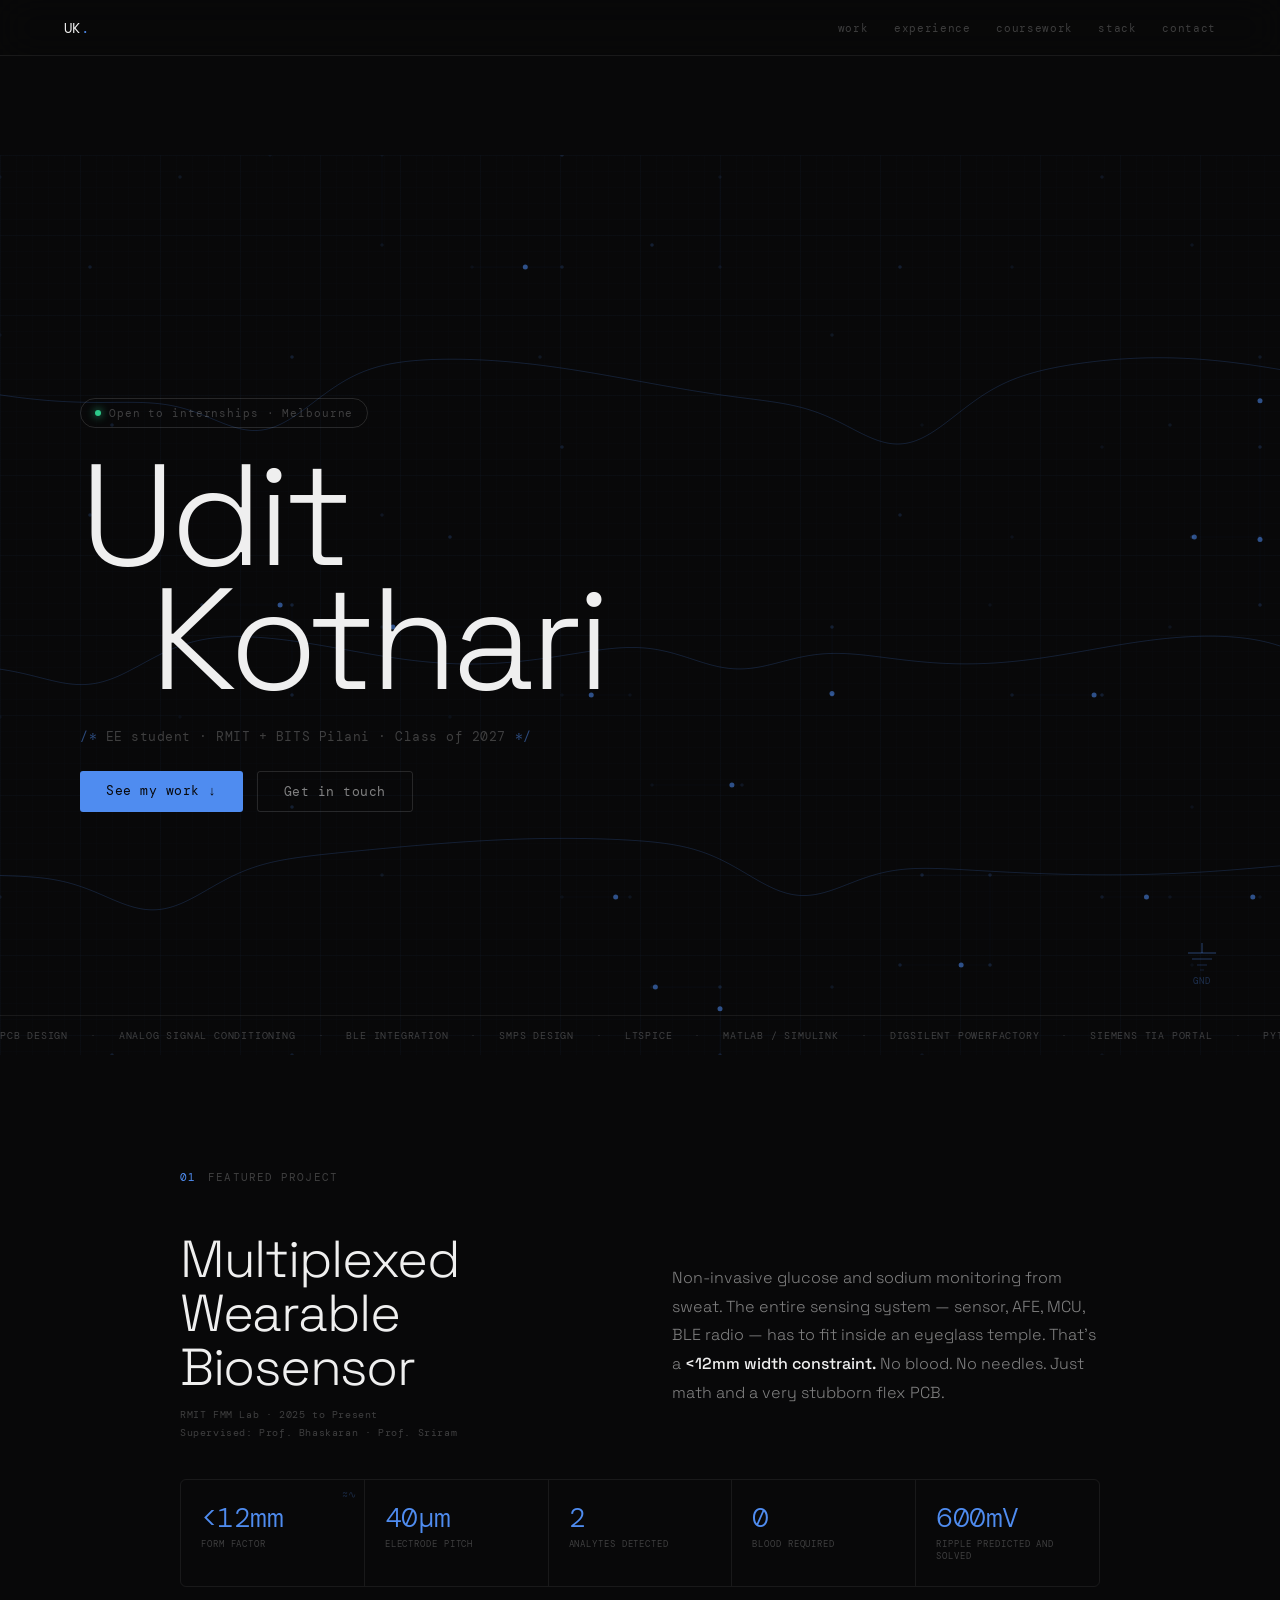
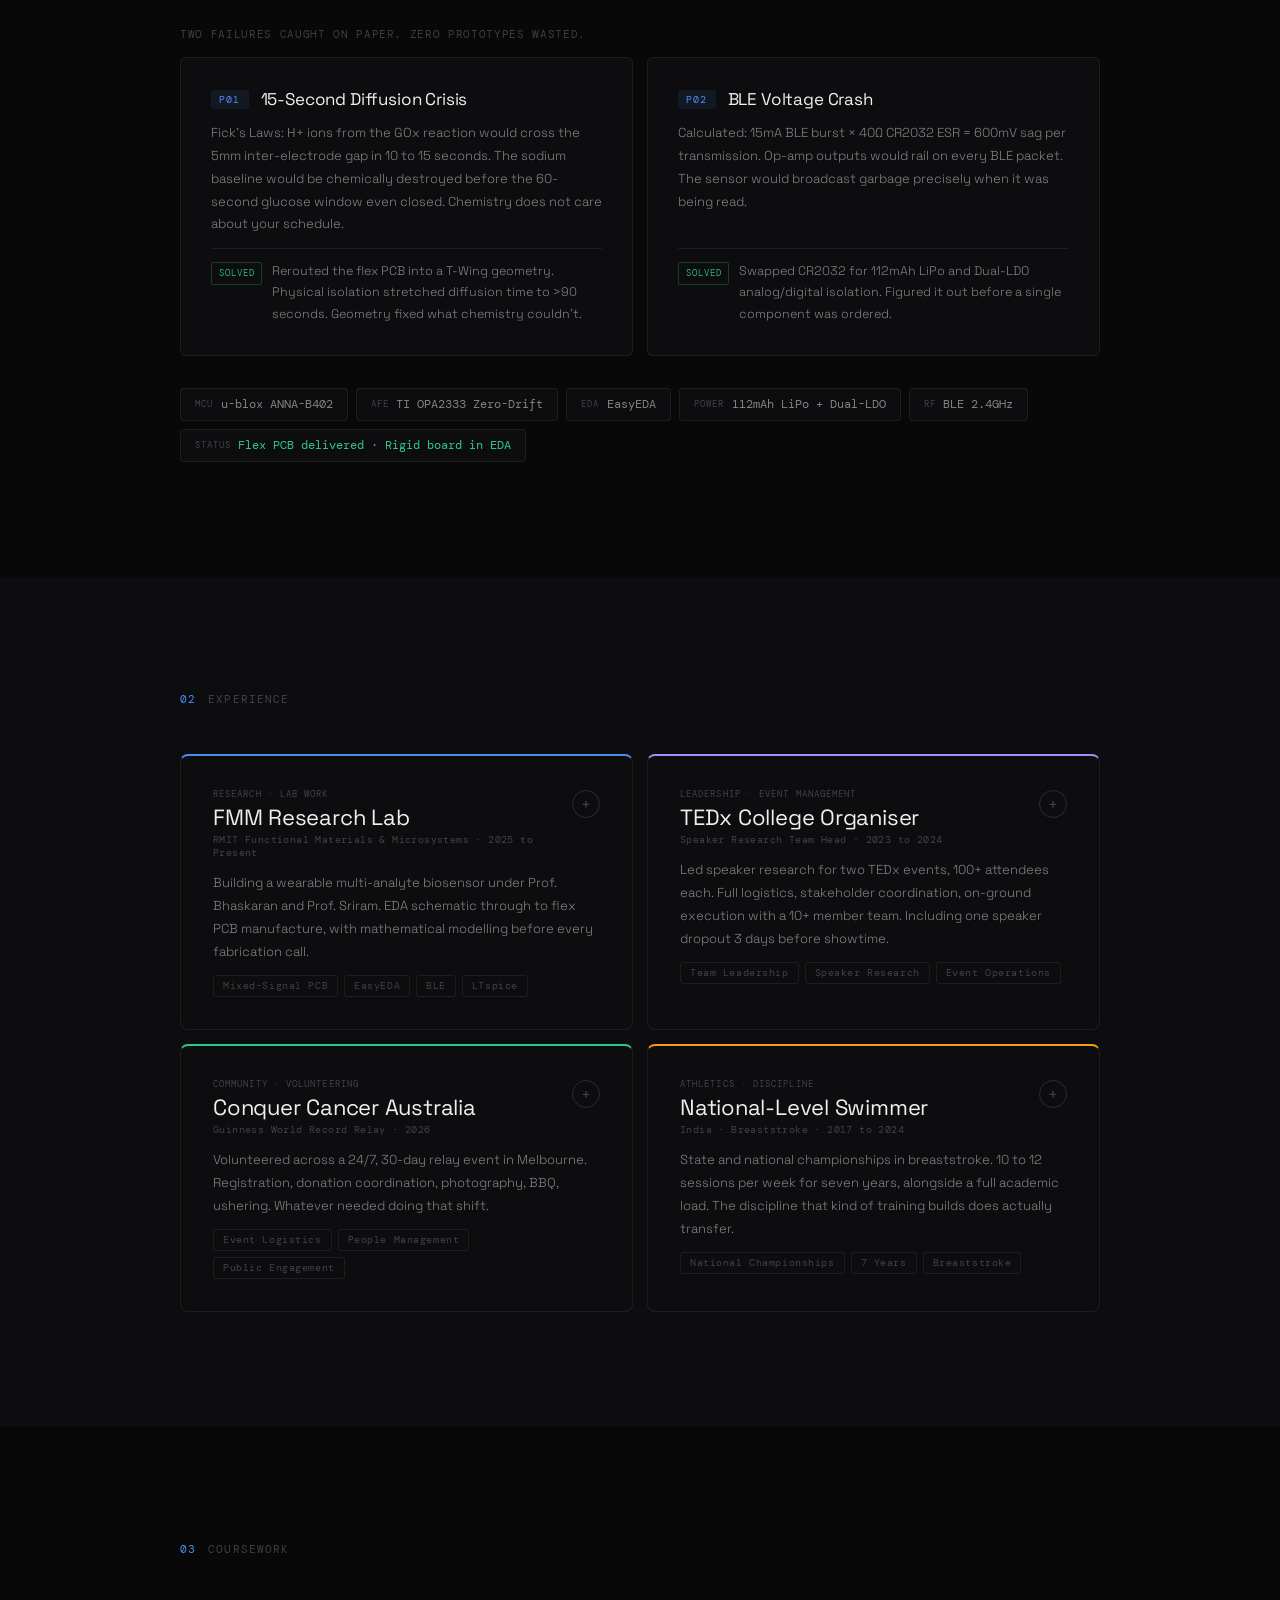
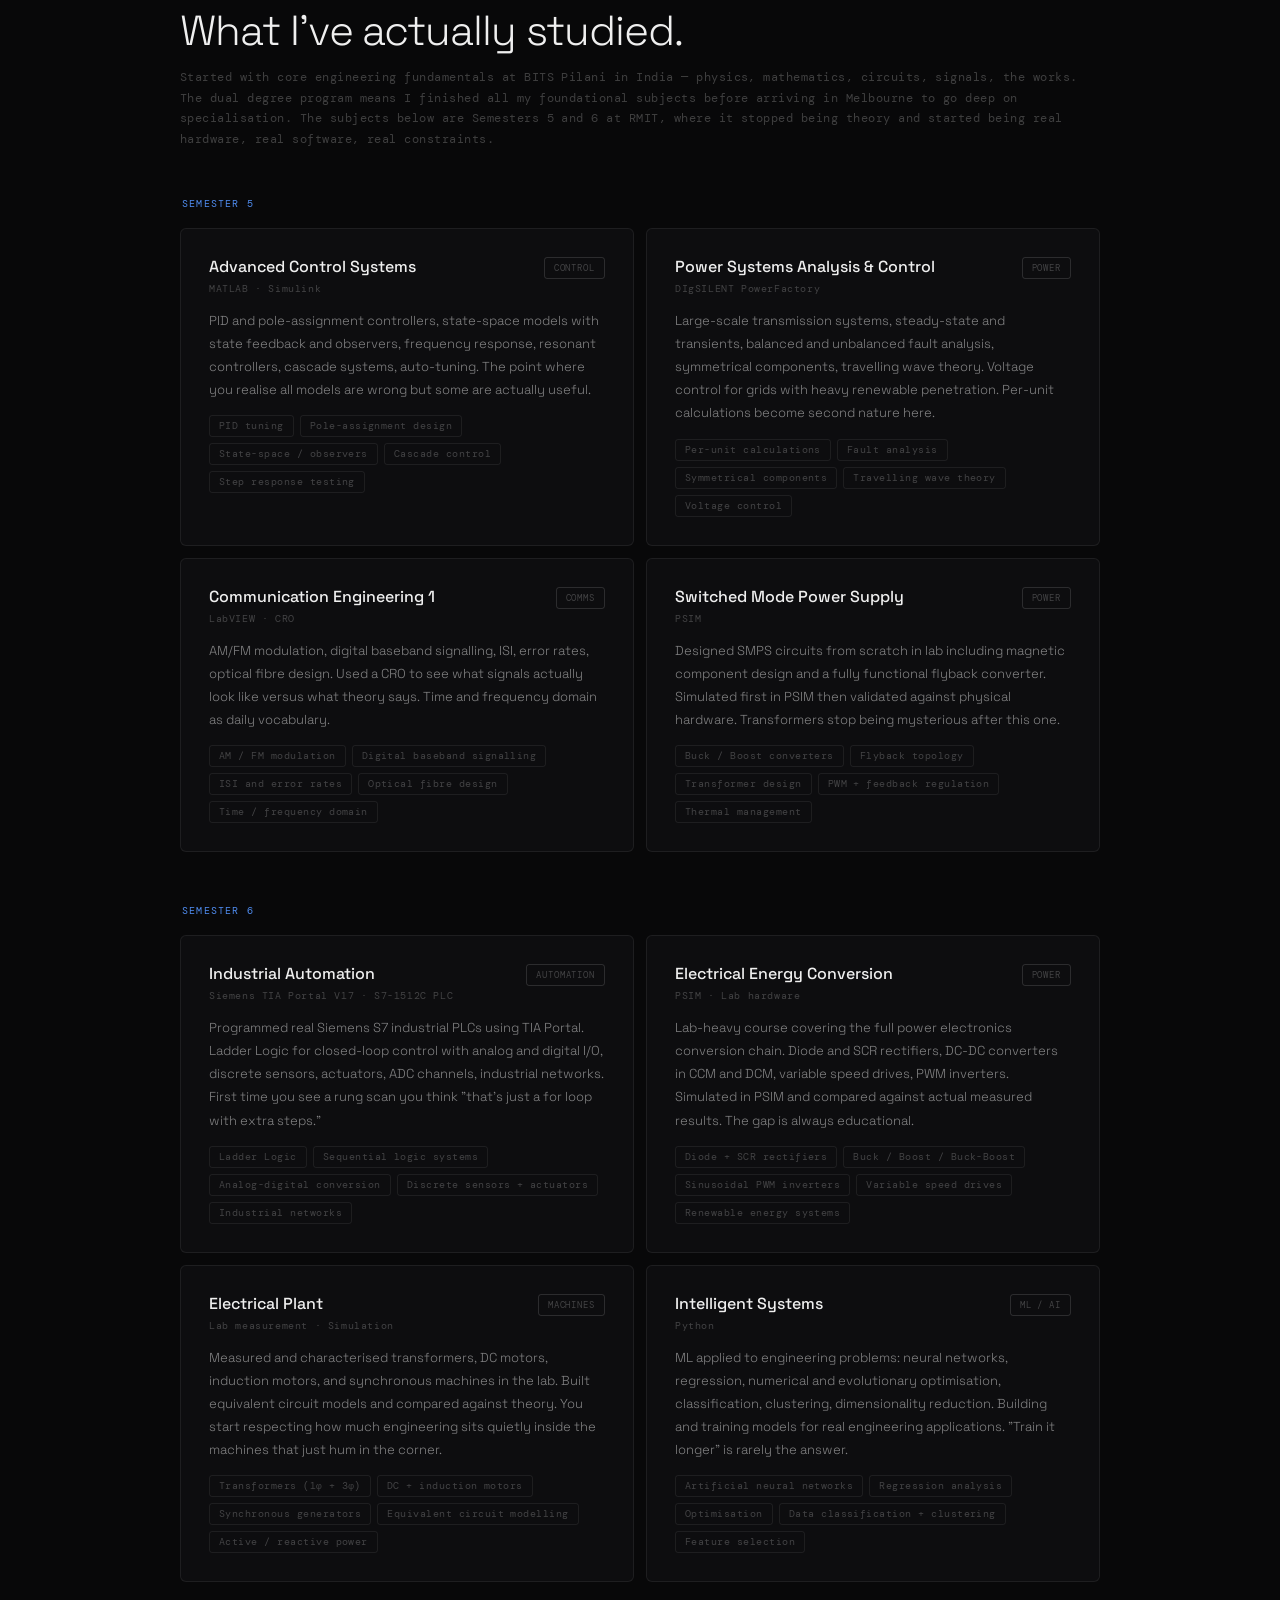
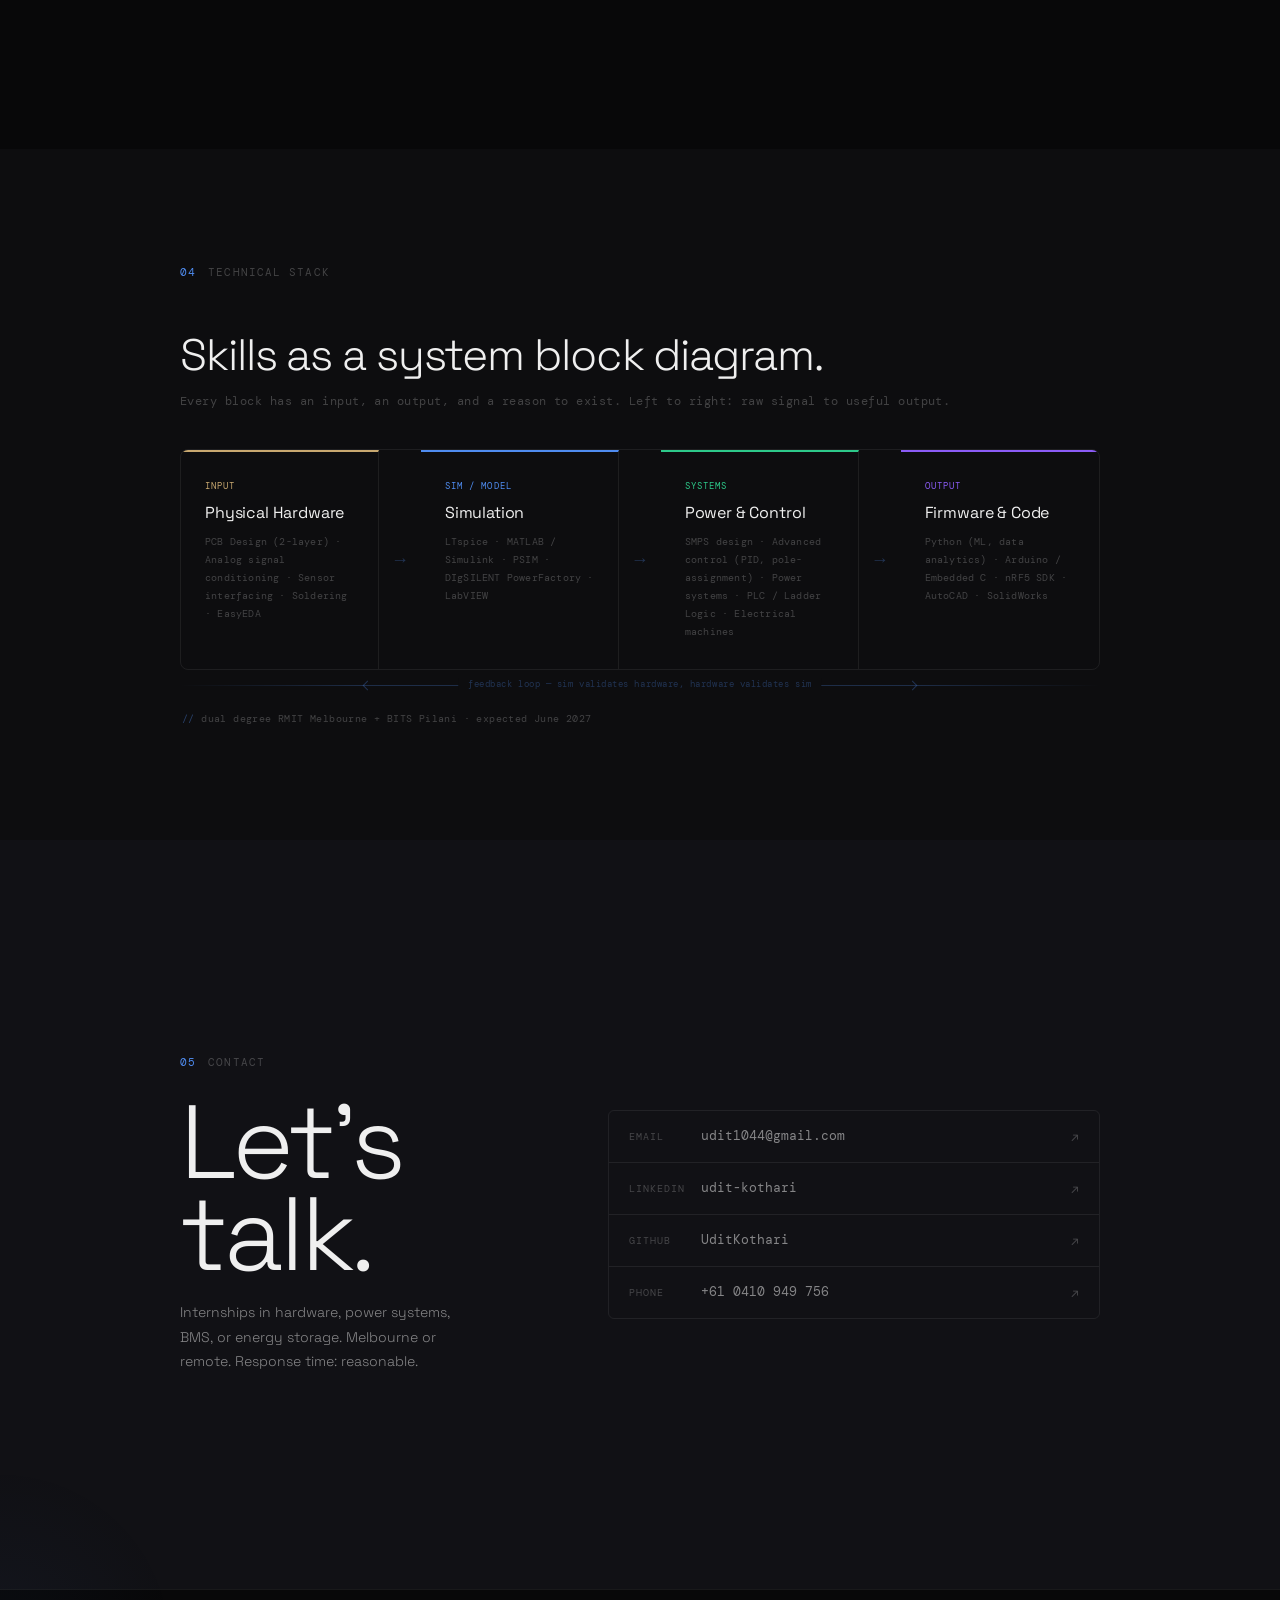
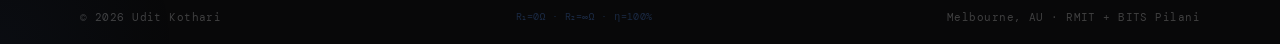
==== commit 48855807: "Update index.html" ====
--- a/index.html
+++ b/index.html
@@ -12,6 +12,9 @@
 </head>
 <body>
 
+<!-- PCB trace background canvas — renders behind all non-hero sections -->
+<canvas id="pcb-canvas"></canvas>
+
 <nav class="nav">
   <a href="#top" class="nav-logo">UK<span>.</span></a>
   <div class="nav-links">
@@ -23,10 +26,9 @@
   </div>
 </nav>
 
-<!-- ═══ HERO ═══ -->
+<!-- HERO -->
 <section class="hero" id="top">
   <canvas id="scope"></canvas>
-  <!-- subtle grid overlay -->
   <div class="hero-grid-overlay"></div>
   <div class="hero-inner">
     <div class="hero-badge">
@@ -37,7 +39,6 @@
       <span class="hn-line">Udit</span>
       <span class="hn-line hn-indent">Kothari</span>
     </h1>
-    <!-- annotation style comment — EE will get it -->
     <div class="hero-annotation">
       <span class="ann-bracket">/* </span>EE student · RMIT + BITS Pilani · Class of 2027<span class="ann-bracket"> */</span>
     </div>
@@ -46,7 +47,6 @@
       <a href="mailto:udit1044@gmail.com" class="hl-ghost">Get in touch</a>
     </div>
   </div>
-  <!-- schematic ground symbol easter egg -->
   <div class="hero-gnd">
     <svg width="36" height="28" viewBox="0 0 36 28" fill="none" xmlns="http://www.w3.org/2000/svg">
       <line x1="18" y1="0" x2="18" y2="10" stroke="rgba(79,140,240,0.3)" stroke-width="1.5"/>
@@ -60,12 +60,12 @@
   <div class="hero-ticker">
     <div class="ticker-track">
       <span>PCB Design</span><span class="sep">·</span><span>Analog Signal Conditioning</span><span class="sep">·</span><span>BLE Integration</span><span class="sep">·</span><span>SMPS Design</span><span class="sep">·</span><span>LTspice</span><span class="sep">·</span><span>MATLAB / Simulink</span><span class="sep">·</span><span>DIgSILENT PowerFactory</span><span class="sep">·</span><span>Siemens TIA Portal</span><span class="sep">·</span><span>Python</span><span class="sep">·</span><span>Power Electronics</span><span class="sep">·</span><span>Control Systems</span><span class="sep">·</span><span>State-Space Design</span><span class="sep">·</span><span>EasyEDA</span><span class="sep">·</span><span>Flyback Converters</span><span class="sep">·</span><span>Ladder Logic</span><span class="sep">·</span><span>Neural Networks</span><span class="sep">·</span>
-      <span>PCB Design</span><span class="sep">·</span><span>Analog Signal Conditioning</span><span class="sep">·</span><span>BLE Integration</span><span class="sep">·</span><span>SMPS Design</span><span class="sep">·</span><span>LTspice</span><span class="sep">·</span><span>MATLAB / Simulink</span><span class="sep">·</span><span>DIgSILENT PowerFactory</span><span class="sep">·</span><span>Siemens TIA Portal</span><span class="sep">·</span><span>Python</span><span class="sep">·</span><span>Power Electronics</span><span class="sep">·</span><span>Control Systems</span><span class="sep">·</span><span>State-Space Design</span><span class="sep">·</span><span>EasyEDA</span><span class="sep">·</span><span>Flyback Converters</span><span class="sep">·</span><span>Ladder Logic</span><span class="sep">·</span><span>Neural Networks</span><span class="sep">·</span>
-    </div>
-  </div>
-</section>
-
-<!-- ═══ WORK ═══ -->
+      <span>PCB Design</span><span class="sep">·</span><span>Analog Signal Conditioning</span><span class="sep">·</span><span>BLE Integration</span><span class="sep">·</span><span>SMPS Design</span><span class="sep">·</span><span>LTspice</span><span class="sep">·</span><span>MATLAB / Simulink</span><span class="sep">·</span><span>DIgSILENT PowerFactory</span><span class="sep">·</span><span class="sep">·</span><span>Siemens TIA Portal</span><span class="sep">·</span><span>Python</span><span class="sep">·</span><span>Power Electronics</span><span class="sep">·</span><span>Control Systems</span><span class="sep">·</span><span>State-Space Design</span><span class="sep">·</span><span>EasyEDA</span><span class="sep">·</span><span>Flyback Converters</span><span class="sep">·</span><span>Ladder Logic</span><span class="sep">·</span><span>Neural Networks</span><span class="sep">·</span>
+    </div>
+  </div>
+</section>
+
+<!-- WORK -->
 <section class="section" id="work">
   <div class="wrap">
     <div class="s-eyebrow reveal"><span class="s-num">01</span><span class="s-label">Featured Project</span></div>
@@ -73,36 +73,35 @@
       <div class="proj-title-block">
         <h2 class="proj-title">Multiplexed Wearable<br>Biosensor</h2>
         <div class="proj-meta">
-          <span>RMIT FMM Lab · 2025–Present</span>
+          <span>RMIT FMM Lab · 2025 to Present</span>
           <span>Supervised: Prof. Bhaskaran · Prof. Sriram</span>
         </div>
       </div>
-      <p class="proj-logline">Non-invasive glucose + sodium monitoring from sweat. Everything — sensor, AFE, MCU, BLE radio — jammed inside an eyeglass temple. That's a <strong>&lt;12mm width constraint.</strong> No blood. No needles. Just math and a very stubborn flex PCB.</p>
+      <p class="proj-logline">Non-invasive glucose and sodium monitoring from sweat. The entire sensing system — sensor, AFE, MCU, BLE radio — has to fit inside an eyeglass temple. That's a <strong>&lt;12mm width constraint.</strong> No blood. No needles. Just math and a very stubborn flex PCB.</p>
     </div>
     <div class="spec-strip reveal">
       <div class="spec-item">
         <div class="spec-val">&lt;12mm</div>
         <div class="spec-key">Form factor</div>
-        <!-- net tie easter egg -->
-        <div class="spec-nt" title="net tie — because analog and digital power rails stay separated">≈∿</div>
+        <div class="spec-nt" title="net tie — analog and digital rails stay separated">≈∿</div>
       </div>
       <div class="spec-item"><div class="spec-val">40µm</div><div class="spec-key">Electrode pitch</div></div>
       <div class="spec-item"><div class="spec-val">2</div><div class="spec-key">Analytes detected</div></div>
       <div class="spec-item"><div class="spec-val">0</div><div class="spec-key">Blood required</div></div>
-      <div class="spec-item"><div class="spec-val">600mV</div><div class="spec-key">Ripple predicted &amp; solved</div></div>
+      <div class="spec-item"><div class="spec-val">600mV</div><div class="spec-key">Ripple predicted and solved</div></div>
     </div>
     <div class="problems reveal">
       <div class="prob-label">Two failures caught on paper. Zero prototypes wasted.</div>
       <div class="prob-grid">
         <div class="prob-card">
           <div class="prob-top"><span class="prob-num">P01</span><span class="prob-name">15-Second Diffusion Crisis</span></div>
-          <p class="prob-body">Fick's Laws: H⁺ ions from the GOx reaction would cross the 5mm inter-electrode gap in 10–15 seconds. The sodium baseline would be chemically destroyed before the 60-second glucose window even closed. Classic case of chemistry not caring about your schedule.</p>
+          <p class="prob-body">Fick's Laws: H+ ions from the GOx reaction would cross the 5mm inter-electrode gap in 10 to 15 seconds. The sodium baseline would be chemically destroyed before the 60-second glucose window even closed. Chemistry does not care about your schedule.</p>
           <div class="prob-solve"><span class="solve-tag">Solved</span>Rerouted the flex PCB into a T-Wing geometry. Physical isolation stretched diffusion time to &gt;90 seconds. Geometry fixed what chemistry couldn't.</div>
         </div>
         <div class="prob-card">
           <div class="prob-top"><span class="prob-num">P02</span><span class="prob-name">BLE Voltage Crash</span></div>
           <p class="prob-body">Calculated: 15mA BLE burst × 40Ω CR2032 ESR = 600mV sag per transmission. Op-amp outputs would rail on every BLE packet. The sensor would broadcast garbage precisely when it was being read.</p>
-          <div class="prob-solve"><span class="solve-tag">Solved</span>Swapped CR2032 for 112mAh LiPo + Dual-LDO analog/digital isolation. Figured it out before a single component was ordered.</div>
+          <div class="prob-solve"><span class="solve-tag">Solved</span>Swapped CR2032 for 112mAh LiPo and Dual-LDO analog/digital isolation. Figured it out before a single component was ordered.</div>
         </div>
       </div>
     </div>
@@ -117,45 +116,42 @@
   </div>
 </section>
 
-<!-- ═══ EXPERIENCE ═══ -->
+<!-- EXPERIENCE -->
 <section class="section section-alt" id="experience">
   <div class="wrap">
     <div class="s-eyebrow reveal"><span class="s-num">02</span><span class="s-label">Experience</span></div>
     <div class="exp-grid">
 
-      <!-- FMM -->
       <div class="exp-card reveal" data-card="fmm" data-modal="modal-fmm">
         <div class="exp-card-inner">
           <div class="exp-header">
             <div>
               <div class="exp-type">Research · Lab Work</div>
               <h3 class="exp-role">FMM Research Lab</h3>
-              <p class="exp-org">RMIT Functional Materials &amp; Microsystems · 2025–Present</p>
-            </div>
-            <div class="exp-toggle" aria-label="Open">+</div>
-          </div>
-          <p class="exp-desc">Building a wearable multi-analyte biosensor under Prof. Bhaskaran and Prof. Sriram. EDA schematic through to flex PCB manufacture — with mathematical modelling before every fabrication call.</p>
+              <p class="exp-org">RMIT Functional Materials &amp; Microsystems · 2025 to Present</p>
+            </div>
+            <div class="exp-toggle">+</div>
+          </div>
+          <p class="exp-desc">Building a wearable multi-analyte biosensor under Prof. Bhaskaran and Prof. Sriram. EDA schematic through to flex PCB manufacture, with mathematical modelling before every fabrication call.</p>
           <div class="exp-tags"><span>Mixed-Signal PCB</span><span>EasyEDA</span><span>BLE</span><span>LTspice</span></div>
         </div>
       </div>
 
-      <!-- TEDx -->
       <div class="exp-card reveal" data-card="tedx" data-modal="modal-tedx">
         <div class="exp-card-inner">
           <div class="exp-header">
             <div>
               <div class="exp-type">Leadership · Event Management</div>
               <h3 class="exp-role">TEDx College Organiser</h3>
-              <p class="exp-org">Speaker Research Team Head · 2023–2024</p>
-            </div>
-            <div class="exp-toggle" aria-label="Open">+</div>
-          </div>
-          <p class="exp-desc">Led speaker research for two TEDx events — 100+ attendees each. Full logistics, stakeholder wrangling, and on-ground execution with a 10+ member team. Including one speaker dropout 3 days out.</p>
+              <p class="exp-org">Speaker Research Team Head · 2023 to 2024</p>
+            </div>
+            <div class="exp-toggle">+</div>
+          </div>
+          <p class="exp-desc">Led speaker research for two TEDx events, 100+ attendees each. Full logistics, stakeholder coordination, on-ground execution with a 10+ member team. Including one speaker dropout 3 days before showtime.</p>
           <div class="exp-tags"><span>Team Leadership</span><span>Speaker Research</span><span>Event Operations</span></div>
         </div>
       </div>
 
-      <!-- Conquer Cancer -->
       <div class="exp-card reveal" data-card="cc" data-modal="modal-cc">
         <div class="exp-card-inner">
           <div class="exp-header">
@@ -164,25 +160,24 @@
               <h3 class="exp-role">Conquer Cancer Australia</h3>
               <p class="exp-org">Guinness World Record Relay · 2026</p>
             </div>
-            <div class="exp-toggle" aria-label="Open">+</div>
-          </div>
-          <p class="exp-desc">Volunteered across a 24/7, 30-day relay event in Melbourne. Registration, donation coordination, photography, BBQ logistics, ushering — whatever needed doing on each shift.</p>
+            <div class="exp-toggle">+</div>
+          </div>
+          <p class="exp-desc">Volunteered across a 24/7, 30-day relay event in Melbourne. Registration, donation coordination, photography, BBQ, ushering. Whatever needed doing that shift.</p>
           <div class="exp-tags"><span>Event Logistics</span><span>People Management</span><span>Public Engagement</span></div>
         </div>
       </div>
 
-      <!-- Swimming -->
       <div class="exp-card reveal" data-card="swim" data-modal="modal-swim">
         <div class="exp-card-inner">
           <div class="exp-header">
             <div>
               <div class="exp-type">Athletics · Discipline</div>
               <h3 class="exp-role">National-Level Swimmer</h3>
-              <p class="exp-org">India · Breaststroke · 2017–2024</p>
-            </div>
-            <div class="exp-toggle" aria-label="Open">+</div>
-          </div>
-          <p class="exp-desc">State and national championships in breaststroke. 10–12 sessions per week for seven years, on top of a full academic load. The discipline that training builds is genuinely useful in an engineering lab.</p>
+              <p class="exp-org">India · Breaststroke · 2017 to 2024</p>
+            </div>
+            <div class="exp-toggle">+</div>
+          </div>
+          <p class="exp-desc">State and national championships in breaststroke. 10 to 12 sessions per week for seven years, alongside a full academic load. The discipline that kind of training builds does actually transfer.</p>
           <div class="exp-tags"><span>National Championships</span><span>7 Years</span><span>Breaststroke</span></div>
         </div>
       </div>
@@ -191,59 +186,56 @@
   </div>
 </section>
 
-<!-- ═══ EXPERIENCE MODALS ═══ -->
+<!-- EXPERIENCE MODALS -->
 <div class="modal-overlay" id="modal-overlay" aria-hidden="true">
   <button class="modal-close" id="modal-close" aria-label="Close">✕</button>
 
-  <!-- FMM Modal -->
   <div class="modal" id="modal-fmm" role="dialog" aria-modal="true">
     <div class="modal-top">
       <div class="modal-eyebrow">Research · Lab Work</div>
       <h2 class="modal-title">FMM Research Lab</h2>
-      <p class="modal-sub">RMIT Functional Materials &amp; Microsystems · 2025–Present</p>
+      <p class="modal-sub">RMIT Functional Materials &amp; Microsystems · 2025 to Present</p>
     </div>
     <div class="modal-body">
       <div class="modal-block">
         <div class="modal-label">The actual problem</div>
-        <p>Twice during the project, a component we'd designed around went out of stock right when we hit the ordering stage. Each time — find an equivalent, validate against the schematic, re-run the sims. It's uncomfortable. It also builds hardware instinct faster than any textbook.</p>
+        <p>Twice during the project a component we'd designed around went out of stock right when we hit the ordering stage. Each time: find an equivalent, validate against the schematic, re-run the sims. It's uncomfortable. It also builds hardware instinct faster than any textbook.</p>
       </div>
       <div class="modal-block">
         <div class="modal-label">What I built</div>
-        <p>Full schematic-to-PCB flow in EasyEDA across multiple revisions. Analog front-end with TI OPA2333 zero-drift op-amps, dual-LDO power isolation, BLE radio via u-blox ANNA-B402, and a flex PCB geometry that solved a diffusion physics problem by rerouting copper.</p>
-      </div>
-      <div class="modal-block">
-        <div class="modal-label">What I learned</div>
-        <p>Mixed-signal layout discipline. How to protect analog circuits from digital switching noise — mathematically, before fabrication. How to read electrochemistry literature and translate it into hardware constraints. Supply chain is a real engineering variable.</p>
+        <p>Full schematic to PCB flow in EasyEDA across multiple revisions. Analog front-end with TI OPA2333 zero-drift op-amps, dual-LDO power isolation, BLE radio via u-blox ANNA-B402, and a flex PCB geometry that solved a diffusion physics problem by rerouting copper.</p>
+      </div>
+      <div class="modal-block">
+        <div class="modal-label">What I took from it</div>
+        <p>Mixed-signal layout discipline. How to protect analog circuits from digital switching noise before fabrication, not after. How to read electrochemistry literature and turn it into hardware constraints. Supply chain is a real engineering variable.</p>
       </div>
     </div>
     <div class="modal-tags"><span>Mixed-Signal PCB</span><span>EasyEDA</span><span>BLE</span><span>LTspice</span><span>Analog Front-End</span><span>Flex PCB</span></div>
   </div>
 
-  <!-- TEDx Modal -->
   <div class="modal" id="modal-tedx" role="dialog" aria-modal="true">
     <div class="modal-top">
       <div class="modal-eyebrow">Leadership · Event Management</div>
       <h2 class="modal-title">TEDx College Organiser</h2>
-      <p class="modal-sub">Speaker Research Team Head · 2023–2024</p>
+      <p class="modal-sub">Speaker Research Team Head · 2023 to 2024</p>
     </div>
     <div class="modal-body">
       <div class="modal-block">
         <div class="modal-label">The crisis</div>
-        <p>Three days before one event, the main speaker pulled out. As speaker research lead, I had 72 hours to find, vet, and confirm a replacement — while the rest of the event was already in motion. We got it done. That kind of pressure is clarifying.</p>
+        <p>Three days before one event the main speaker pulled out. As speaker research lead I had 72 hours to find, vet, and confirm a replacement while the rest of the event was already in motion. We got it done. That kind of pressure is clarifying.</p>
       </div>
       <div class="modal-block">
         <div class="modal-label">My role</div>
-        <p>Speaker Research Team Head. Identifying and vetting speakers, managing all speaker communication, and briefing them on format and expectations. Coordinated across a 10+ member team for two separate events, both 100+ attendees.</p>
-      </div>
-      <div class="modal-block">
-        <div class="modal-label">What I learned</div>
-        <p>The gap between planning an event and running one is massive. Communication under pressure — when the stakes feel real to everyone around you — is a completely different skill to communication in a calm room. Glad I found that out early.</p>
+        <p>Speaker Research Team Head. Identifying and vetting speakers, managing all speaker communication, briefing them on format and expectations. Coordinated across a 10+ member team for two separate events, both 100+ attendees.</p>
+      </div>
+      <div class="modal-block">
+        <div class="modal-label">What I took from it</div>
+        <p>The gap between planning an event and actually running one is massive. Communication under pressure, when the stakes feel real to everyone around you, is a completely different skill to communication in a calm room. Glad I found that out early.</p>
       </div>
     </div>
     <div class="modal-tags"><span>Team Leadership</span><span>Speaker Research</span><span>Stakeholder Management</span><span>Event Operations</span></div>
   </div>
 
-  <!-- CC Modal -->
   <div class="modal" id="modal-cc" role="dialog" aria-modal="true">
     <div class="modal-top">
       <div class="modal-eyebrow">Community · Volunteering</div>
@@ -253,52 +245,51 @@
     <div class="modal-body">
       <div class="modal-block">
         <div class="modal-label">The event</div>
-        <p>A Guinness World Record relay that ran continuously for 30 days, 24 hours a day. Participants rotated in shifts across the full month. I volunteered across multiple sessions — different roles each time, depending on what needed doing.</p>
+        <p>A Guinness World Record relay that ran 24 hours a day for 30 days straight. Participants rotated in shifts. I volunteered across multiple sessions in different roles each time depending on what the event needed that day.</p>
       </div>
       <div class="modal-block">
         <div class="modal-label">The real challenge</div>
-        <p>Managing people at an emotionally charged public event is genuinely hard. Attendees are tired, they're there for personal reasons, and logistics still need to run cleanly. Staying composed when it's chaotic around you — that's the actual skill.</p>
+        <p>Managing people at an emotionally charged public event is hard. Attendees are tired, they're there for personal reasons, and logistics still need to run cleanly. Staying composed and practical when things are chaotic is the actual skill.</p>
       </div>
       <div class="modal-block">
         <div class="modal-label">Why it matters</div>
-        <p>Sustained commitment over time is different from showing up once. It required adapting to different roles across every shift and maintaining the same professionalism regardless of how long the event had been running. Same thing I do in a long design cycle.</p>
+        <p>Sustained commitment over time is different from showing up once. Required adapting to different roles across every shift and keeping the same level of professionalism regardless of how long the event had been running. Same thing I do in a long design cycle.</p>
       </div>
     </div>
     <div class="modal-tags"><span>Event Logistics</span><span>People Management</span><span>Public Engagement</span><span>Multi-Role Adaptability</span></div>
   </div>
 
-  <!-- Swim Modal -->
   <div class="modal" id="modal-swim" role="dialog" aria-modal="true">
     <div class="modal-top">
       <div class="modal-eyebrow">Athletics · Discipline</div>
       <h2 class="modal-title">National-Level Swimmer</h2>
-      <p class="modal-sub">India · Breaststroke · 2017–2024</p>
+      <p class="modal-sub">India · Breaststroke · 2017 to 2024</p>
     </div>
     <div class="modal-body">
       <div class="modal-block">
         <div class="modal-label">Achievement</div>
-        <p>State and national championships in breaststroke. Getting to nationals in India means competing across the full pool — it requires multi-year commitment with measurable performance benchmarks every season. No shortcutting your way to that.</p>
+        <p>State and national championships in breaststroke. Getting to nationals in India means competing across the full pool and it requires multi-year commitment with measurable performance benchmarks every season. No shortcuts.</p>
       </div>
       <div class="modal-block">
         <div class="modal-label">The actual workload</div>
-        <p>10–12 sessions a week for seven years alongside a full academic load. Early mornings, late evenings, no real off-seasons. The ability to perform consistently under fatigue — that's not something you read about. You either have it or you don't.</p>
+        <p>10 to 12 sessions a week for seven consecutive years alongside a full academic load. Early mornings, late evenings, no real off-seasons. The ability to perform consistently under fatigue is not something you read about. You either have it or you don't.</p>
       </div>
       <div class="modal-block">
         <div class="modal-label">Why it's relevant</div>
-        <p>Engineering under a deadline with incomplete information is a pressure environment. So is competing. The habits — staying methodical when things aren't going right, managing output across long cycles, knowing when to push — transfer directly to lab work and design reviews.</p>
+        <p>Engineering under a deadline with incomplete information is a pressure environment. So is competing. Staying methodical when things aren't going right, managing output across long cycles, knowing when to push and when to recover — those habits transfer directly to lab work.</p>
       </div>
     </div>
     <div class="modal-tags"><span>National Championships</span><span>7 Years</span><span>Breaststroke</span><span>High Performance</span></div>
   </div>
 </div>
 
-<!-- ═══ COURSEWORK ═══ -->
+<!-- COURSEWORK -->
 <section class="section" id="coursework">
   <div class="wrap">
     <div class="s-eyebrow reveal"><span class="s-num">03</span><span class="s-label">Coursework</span></div>
     <div class="cw-intro reveal">
       <h2 class="cw-title">What I've actually studied.</h2>
-      <p class="cw-sub">Two semesters of deep technical coursework across power, control, hardware, and intelligent systems — with lab and simulation work in every subject.</p>
+      <p class="cw-sub">Started with core engineering fundamentals at BITS Pilani in India — physics, mathematics, circuits, signals, the works. The dual degree program means I finished all my foundational subjects before arriving in Melbourne to go deep on specialisation. The subjects below are Semesters 5 and 6 at RMIT, where it stopped being theory and started being real hardware, real software, real constraints.</p>
     </div>
 
     <div class="cw-semester reveal">
@@ -313,9 +304,9 @@
             </div>
             <div class="cw-card-tag">Control</div>
           </div>
-          <p class="cw-desc">Designed PID and pole-assignment controllers. State-space models with state feedback and observers. Frequency response, resonant controllers, cascade systems, automatic tuning. The bit where you realize why people say "all models are wrong but some are useful."</p>
-          <div class="cw-highlights">
-            <span>PID tuning &amp; fine-tuning</span><span>Pole-assignment design</span><span>State-space / observers</span><span>Cascade control</span><span>Step response testing</span>
+          <p class="cw-desc">PID and pole-assignment controllers, state-space models with state feedback and observers, frequency response, resonant controllers, cascade systems, auto-tuning. The point where you realise all models are wrong but some are actually useful.</p>
+          <div class="cw-highlights">
+            <span>PID tuning</span><span>Pole-assignment design</span><span>State-space / observers</span><span>Cascade control</span><span>Step response testing</span>
           </div>
         </div>
 
@@ -327,9 +318,9 @@
             </div>
             <div class="cw-card-tag">Power</div>
           </div>
-          <p class="cw-desc">Modelled large-scale transmission systems — steady-state and transients, balanced and unbalanced faults, symmetrical components, travelling wave theory. Voltage control for renewable-heavy feeders. The course where per-unit calculations become second nature.</p>
-          <div class="cw-highlights">
-            <span>Per-unit calculations</span><span>Fault analysis (balanced + unbalanced)</span><span>Symmetrical components</span><span>Travelling wave theory</span><span>Voltage control</span>
+          <p class="cw-desc">Large-scale transmission systems, steady-state and transients, balanced and unbalanced fault analysis, symmetrical components, travelling wave theory. Voltage control for grids with heavy renewable penetration. Per-unit calculations become second nature here.</p>
+          <div class="cw-highlights">
+            <span>Per-unit calculations</span><span>Fault analysis</span><span>Symmetrical components</span><span>Travelling wave theory</span><span>Voltage control</span>
           </div>
         </div>
 
@@ -341,9 +332,9 @@
             </div>
             <div class="cw-card-tag">Comms</div>
           </div>
-          <p class="cw-desc">AM/FM modulation, digital baseband signalling, ISI, error rates, optical fibre design. Used a CRO to see what signals actually look like vs what the theory says. LabVIEW for system modelling. Time and frequency domain as daily vocabulary.</p>
-          <div class="cw-highlights">
-            <span>AM / FM modulation</span><span>Digital baseband signalling</span><span>ISI &amp; error rates</span><span>Optical fibre design</span><span>Time / frequency domain</span>
+          <p class="cw-desc">AM/FM modulation, digital baseband signalling, ISI, error rates, optical fibre design. Used a CRO to see what signals actually look like versus what theory says. Time and frequency domain as daily vocabulary.</p>
+          <div class="cw-highlights">
+            <span>AM / FM modulation</span><span>Digital baseband signalling</span><span>ISI and error rates</span><span>Optical fibre design</span><span>Time / frequency domain</span>
           </div>
         </div>
 
@@ -355,7 +346,7 @@
             </div>
             <div class="cw-card-tag">Power</div>
           </div>
-          <p class="cw-desc">Designed SMPS circuits from scratch — including magnetic component design and a fully functional flyback converter. Simulated first in PSIM, then built in lab. Closed-loop regulator with PWM feedback and loop stabilisation. Transformers stop being mysterious after this one.</p>
+          <p class="cw-desc">Designed SMPS circuits from scratch in lab including magnetic component design and a fully functional flyback converter. Simulated first in PSIM then validated against physical hardware. Transformers stop being mysterious after this one.</p>
           <div class="cw-highlights">
             <span>Buck / Boost converters</span><span>Flyback topology</span><span>Transformer design</span><span>PWM + feedback regulation</span><span>Thermal management</span>
           </div>
@@ -376,9 +367,9 @@
             </div>
             <div class="cw-card-tag">Automation</div>
           </div>
-          <p class="cw-desc">Programmed real Siemens S7 industrial PLCs using TIA Portal. Ladder Logic for closed-loop control with analog and digital I/O. Discrete sensors, actuators, ADC channels, industrial networks. The first time you see a rung scan and go "oh, that's just a for loop with extra steps."</p>
-          <div class="cw-highlights">
-            <span>Ladder Logic (Bit, Timer, Counter)</span><span>Sequential logic systems</span><span>Analog-digital conversion</span><span>Discrete sensors + actuators</span><span>Industrial networks</span>
+          <p class="cw-desc">Programmed real Siemens S7 industrial PLCs using TIA Portal. Ladder Logic for closed-loop control with analog and digital I/O, discrete sensors, actuators, ADC channels, industrial networks. First time you see a rung scan you think "that's just a for loop with extra steps."</p>
+          <div class="cw-highlights">
+            <span>Ladder Logic</span><span>Sequential logic systems</span><span>Analog-digital conversion</span><span>Discrete sensors + actuators</span><span>Industrial networks</span>
           </div>
         </div>
 
@@ -390,7 +381,7 @@
             </div>
             <div class="cw-card-tag">Power</div>
           </div>
-          <p class="cw-desc">Lab-heavy course covering the full power electronics conversion chain. Diode and SCR rectifiers, DC-DC converters in CCM/DCM, variable speed drives, PWM inverters. Simulated in PSIM and compared against actual measured results — the gap is always educational.</p>
+          <p class="cw-desc">Lab-heavy course covering the full power electronics conversion chain. Diode and SCR rectifiers, DC-DC converters in CCM and DCM, variable speed drives, PWM inverters. Simulated in PSIM and compared against actual measured results. The gap is always educational.</p>
           <div class="cw-highlights">
             <span>Diode + SCR rectifiers</span><span>Buck / Boost / Buck-Boost</span><span>Sinusoidal PWM inverters</span><span>Variable speed drives</span><span>Renewable energy systems</span>
           </div>
@@ -404,9 +395,9 @@
             </div>
             <div class="cw-card-tag">Machines</div>
           </div>
-          <p class="cw-desc">Measured and characterised transformers, DC motors, induction motors, and synchronous machines in the lab. Built equivalent circuit models and compared against theory. The course that makes you respect how much engineering went into the machines that just sit quietly in the corner.</p>
-          <div class="cw-highlights">
-            <span>Transformers (1φ + 3φ)</span><span>DC + induction motors</span><span>Synchronous generators</span><span>Equivalent circuit modelling</span><span>Active / reactive power measurement</span>
+          <p class="cw-desc">Measured and characterised transformers, DC motors, induction motors, and synchronous machines in the lab. Built equivalent circuit models and compared against theory. You start respecting how much engineering sits quietly inside the machines that just hum in the corner.</p>
+          <div class="cw-highlights">
+            <span>Transformers (1φ + 3φ)</span><span>DC + induction motors</span><span>Synchronous generators</span><span>Equivalent circuit modelling</span><span>Active / reactive power</span>
           </div>
         </div>
 
@@ -418,27 +409,26 @@
             </div>
             <div class="cw-card-tag">ML / AI</div>
           </div>
-          <p class="cw-desc">ML applied to engineering problems — neural networks, regression, numerical and evolutionary optimisation, classification, clustering, dimensionality reduction. Building and training models for real engineering applications. Where you learn that "train the model longer" is rarely the answer.</p>
-          <div class="cw-highlights">
-            <span>Artificial neural networks</span><span>Regression analysis</span><span>Optimisation (numerical + evolutionary)</span><span>Data classification + clustering</span><span>Feature selection</span>
-          </div>
-        </div>
-
-      </div>
-    </div>
-  </div>
-</section>
-
-<!-- ═══ STACK (new: schematic block diagram) ═══ -->
+          <p class="cw-desc">ML applied to engineering problems: neural networks, regression, numerical and evolutionary optimisation, classification, clustering, dimensionality reduction. Building and training models for real engineering applications. "Train it longer" is rarely the answer.</p>
+          <div class="cw-highlights">
+            <span>Artificial neural networks</span><span>Regression analysis</span><span>Optimisation</span><span>Data classification + clustering</span><span>Feature selection</span>
+          </div>
+        </div>
+
+      </div>
+    </div>
+  </div>
+</section>
+
+<!-- STACK -->
 <section class="section section-alt" id="stack">
   <div class="wrap">
     <div class="s-eyebrow reveal"><span class="s-num">04</span><span class="s-label">Technical Stack</span></div>
     <div class="stack-intro reveal">
       <h2 class="stack-title">Skills as a system block diagram.</h2>
-      <p class="stack-sub">Every block has an input, an output, and a reason to exist. Reading left to right — from raw signal to useful output.</p>
+      <p class="stack-sub">Every block has an input, an output, and a reason to exist. Left to right: raw signal to useful output.</p>
     </div>
     <div class="blk-diagram reveal">
-      <!-- Row 1: signal chain -->
       <div class="blk-row">
         <div class="blk" data-color="copper">
           <div class="blk-label">INPUT</div>
@@ -464,12 +454,10 @@
           <div class="blk-skills">Python (ML, data analytics) · Arduino / Embedded C · nRF5 SDK · AutoCAD · SolidWorks</div>
         </div>
       </div>
-      <!-- feedback line -->
       <div class="blk-feedback">
         <div class="blk-feedback-line"></div>
         <span class="blk-feedback-label">feedback loop — sim validates hardware, hardware validates sim</span>
       </div>
-      <!-- annotation -->
       <div class="blk-annotation">
         <span class="ann-bracket">// </span>dual degree RMIT Melbourne + BITS Pilani · expected June 2027
       </div>
@@ -477,7 +465,7 @@
   </div>
 </section>
 
-<!-- ═══ CONTACT ═══ -->
+<!-- CONTACT -->
 <section class="section section-contact" id="contact">
   <div class="wrap">
     <div class="contact-layout">
@@ -498,8 +486,7 @@
 
 <footer class="footer">
   <span>© 2026 Udit Kothari</span>
-  <!-- voltage divider ratio easter egg: Vout = Vin × R2/(R1+R2) = exactly 1 when R1=0 -->
-  <span class="footer-ee" title="V_out = V_in · R₂/(R₁+R₂)">R₁=0Ω · R₂=∞Ω · η=100%</span>
+  <span class="footer-ee" title="V_out = V_in · R₂/(R₁+R₂) — efficiency when R₁=0">R₁=0Ω · R₂=∞Ω · η=100%</span>
   <span>Melbourne, AU · RMIT + BITS Pilani</span>
 </footer>
 
--- a/style.css
+++ b/style.css
@@ -5,6 +5,7 @@
   --t1:#EFEFEF;--t2:rgba(239,239,239,0.52);--t3:rgba(239,239,239,0.24);
   --acc:#4F8CF0;--acc2:rgba(79,140,240,0.09);
   --grn:#2DC98A;--red:#E55;
+  --copper:#C8A870;--purple:#8B5CF6;
   --ff:'Space Grotesk',sans-serif;--fm:'DM Mono',monospace;
   --ease:cubic-bezier(0.16,1,0.3,1);
 }
@@ -24,6 +25,18 @@
 /* HERO */
 .hero{position:relative;min-height:100vh;min-height:100dvh;display:flex;flex-direction:column;justify-content:center;overflow:hidden}
 #scope{position:absolute;inset:0;width:100%;height:100%;pointer-events:none}
+
+/* oscilloscope grid overlay — EE will see it instantly */
+.hero-grid-overlay{
+  position:absolute;inset:0;pointer-events:none;
+  background-image:
+    linear-gradient(rgba(79,140,240,0.025) 1px, transparent 1px),
+    linear-gradient(90deg, rgba(79,140,240,0.025) 1px, transparent 1px),
+    linear-gradient(rgba(79,140,240,0.012) 1px, transparent 1px),
+    linear-gradient(90deg, rgba(79,140,240,0.012) 1px, transparent 1px);
+  background-size: 80px 80px, 80px 80px, 16px 16px, 16px 16px;
+}
+
 .hero-inner{position:relative;z-index:1;padding:0 clamp(24px,7vw,80px);display:flex;flex-direction:column;gap:26px}
 .hero-badge{display:inline-flex;align-items:center;gap:8px;font-family:var(--fm);font-size:11px;color:var(--t3);letter-spacing:.08em;padding:7px 14px;border:1px solid var(--line2);border-radius:100px;width:fit-content;opacity:0;animation:fadeUp .6s var(--ease) .2s forwards}
 .badge-dot{width:6px;height:6px;border-radius:50%;background:var(--grn);box-shadow:0 0 8px var(--grn);animation:blink 2.4s ease infinite}
@@ -33,12 +46,28 @@
 .hn-line:nth-child(1){animation-delay:.15s}
 .hn-line:nth-child(2){animation-delay:.28s}
 .hn-indent{padding-left:clamp(28px,5.5vw,88px)}
-.hero-tagline{font-family:var(--fm);font-size:clamp(11px,1.3vw,13px);color:var(--t3);letter-spacing:.1em;text-transform:uppercase;opacity:0;animation:fadeUp .7s var(--ease) .55s forwards}
+
+/* inline code annotation — schematic comment style */
+.hero-annotation{
+  font-family:var(--fm);font-size:clamp(11px,1.3vw,13px);color:var(--t3);letter-spacing:.04em;
+  opacity:0;animation:fadeUp .7s var(--ease) .55s forwards;
+}
+.ann-bracket{color:rgba(79,140,240,0.5)}
+
 .hero-links{display:flex;gap:14px;flex-wrap:wrap;opacity:0;animation:fadeUp .7s var(--ease) .7s forwards}
 .hl-primary{font-family:var(--fm);font-size:13px;letter-spacing:.04em;padding:11px 26px;background:var(--acc);color:#08080A;border-radius:3px;transition:opacity .2s,transform .15s}
 .hl-primary:hover{opacity:.86;transform:translateY(-2px)}
 .hl-ghost{font-family:var(--fm);font-size:13px;letter-spacing:.04em;padding:11px 26px;border:1px solid var(--line2);color:var(--t2);border-radius:3px;transition:color .2s,border-color .2s,transform .15s}
 .hl-ghost:hover{color:var(--t1);border-color:rgba(255,255,255,.28);transform:translateY(-2px)}
+
+/* schematic ground symbol — bottom center of hero */
+.hero-gnd{
+  position:absolute;bottom:68px;right:clamp(24px,5vw,60px);z-index:1;
+  display:flex;flex-direction:column;align-items:center;gap:4px;
+  opacity:0;animation:fadeIn 1.2s ease 1.4s forwards;
+}
+.hero-gnd span{font-family:var(--fm);font-size:9px;color:rgba(79,140,240,0.3);letter-spacing:.12em}
+
 .hero-ticker{position:absolute;bottom:0;left:0;right:0;border-top:1px solid var(--line);overflow:hidden;padding:13px 0;opacity:0;animation:fadeIn 1s ease 1.3s forwards}
 .ticker-track{display:flex;gap:22px;width:max-content;animation:ticker 48s linear infinite;white-space:nowrap}
 .ticker-track span{font-family:var(--fm);font-size:10px;color:var(--t3);letter-spacing:.08em;text-transform:uppercase}
@@ -60,11 +89,21 @@
 .proj-meta{display:flex;flex-direction:column;gap:5px}
 .proj-meta span{font-family:var(--fm);font-size:10px;color:var(--t3);letter-spacing:.06em}
 .proj-logline{font-size:clamp(14px,1.5vw,16px);font-weight:300;color:var(--t2);line-height:1.8;align-self:center}
-.spec-strip{display:flex;align-items:stretch;border:1px solid var(--line);border-radius:6px;overflow:hidden;margin-bottom:40px}
-.spec-item{flex:1;padding:clamp(16px,2.5vw,24px) clamp(14px,2vw,20px);display:flex;flex-direction:column;gap:6px;border-right:1px solid var(--line)}
+.spec-strip{display:flex;align-items:stretch;border:1px solid var(--line);border-radius:6px;overflow:hidden;margin-bottom:40px;position:relative}
+.spec-item{flex:1;padding:clamp(16px,2.5vw,24px) clamp(14px,2vw,20px);display:flex;flex-direction:column;gap:6px;border-right:1px solid var(--line);position:relative}
 .spec-item:last-child{border-right:none}
 .spec-val{font-family:var(--fm);font-size:clamp(16px,2.8vw,28px);color:var(--acc);font-weight:300;letter-spacing:-.02em;line-height:1}
 .spec-key{font-family:var(--fm);font-size:9px;color:var(--t3);letter-spacing:.1em;text-transform:uppercase}
+
+/* net tie annotation — EE easter egg */
+.spec-nt{
+  position:absolute;top:8px;right:8px;
+  font-family:var(--fm);font-size:10px;color:rgba(79,140,240,0.25);
+  letter-spacing:0;cursor:help;
+  transition:color .2s;
+}
+.spec-nt:hover{color:rgba(79,140,240,0.6)}
+
 .problems{margin-bottom:32px}
 .prob-label{font-family:var(--fm);font-size:11px;color:var(--t3);letter-spacing:.06em;margin-bottom:16px;text-transform:uppercase}
 .prob-grid{display:grid;grid-template-columns:1fr 1fr;gap:14px}
@@ -82,10 +121,14 @@
 .arch-val{font-family:var(--fm);font-size:11.5px;color:var(--t2)}
 .arch-live{color:var(--grn)}
 
-/* ═══ EXPERIENCE ═══ */
+/* ═══ EXPERIENCE CARDS (no expand, just open modal) ═══ */
 .exp-grid{display:grid;grid-template-columns:1fr 1fr;gap:14px}
-.exp-card{border:1px solid var(--line);border-radius:8px;overflow:hidden;transition:border-color .25s;cursor:pointer}
-.exp-card:hover{border-color:var(--line2)}
+.exp-card{
+  border:1px solid var(--line);border-radius:8px;overflow:hidden;
+  transition:border-color .25s, transform .2s var(--ease), box-shadow .2s;
+  cursor:pointer;
+}
+.exp-card:hover{border-color:var(--line2);transform:translateY(-3px);box-shadow:0 8px 32px rgba(0,0,0,0.4)}
 .exp-card[data-card="fmm"]{border-top:2px solid var(--acc)}
 .exp-card[data-card="tedx"]{border-top:2px solid #A78BFA}
 .exp-card[data-card="cc"]{border-top:2px solid var(--grn)}
@@ -97,10 +140,10 @@
   display:flex;align-items:center;justify-content:center;
   border:1px solid var(--line2);border-radius:50%;
   font-size:16px;color:var(--t3);
-  transition:transform .35s var(--ease),color .2s,border-color .2s;
+  transition:color .2s,border-color .2s,background .2s;
   margin-top:2px;
 }
-.exp-card.open .exp-toggle{transform:rotate(45deg);color:var(--t1);border-color:var(--t2)}
+.exp-card:hover .exp-toggle{color:var(--t1);border-color:var(--t2);background:rgba(255,255,255,0.04)}
 .exp-type{font-family:var(--fm);font-size:9px;color:var(--t3);letter-spacing:.12em;text-transform:uppercase;margin-bottom:4px}
 .exp-role{font-size:clamp(17px,2vw,22px);font-weight:400;letter-spacing:-.01em;line-height:1.2}
 .exp-org{font-family:var(--fm);font-size:10px;color:var(--t3);letter-spacing:.04em;margin-top:2px}
@@ -108,20 +151,60 @@
 .exp-tags{display:flex;flex-wrap:wrap;gap:6px}
 .exp-tags span{font-family:var(--fm);font-size:9.5px;letter-spacing:.06em;padding:4px 9px;border:1px solid var(--line);border-radius:3px;color:var(--t3)}
 
-/* Expandable area */
-.exp-expanded{
-  max-height:0;overflow:hidden;
-  transition:max-height .5s var(--ease);
-}
-.exp-card.open .exp-expanded{max-height:600px}
-.exp-expanded-inner{
+/* ═══ MODAL ═══ */
+.modal-overlay{
+  position:fixed;inset:0;z-index:200;
+  background:rgba(8,8,9,0.88);backdrop-filter:blur(16px);
+  display:flex;align-items:center;justify-content:center;padding:24px;
+  opacity:0;pointer-events:none;
+  transition:opacity .3s var(--ease);
+}
+.modal-overlay.active{opacity:1;pointer-events:all}
+
+.modal{
+  width:100%;max-width:640px;max-height:85vh;
+  background:var(--bg2);border:1px solid var(--line2);border-radius:10px;
+  overflow-y:auto;
+  display:none;
+  transform:translateY(16px);opacity:0;
+  transition:transform .35s var(--ease),opacity .3s var(--ease);
+}
+.modal.visible{display:flex;flex-direction:column}
+.modal.animated{transform:translateY(0);opacity:1}
+
+.modal-close{
+  position:fixed;top:24px;right:24px;z-index:210;
+  width:36px;height:36px;border-radius:50%;
+  background:rgba(255,255,255,0.06);border:1px solid var(--line2);
+  color:var(--t2);font-size:14px;cursor:pointer;
+  display:flex;align-items:center;justify-content:center;
+  transition:background .18s,color .18s;
+}
+.modal-close:hover{background:rgba(255,255,255,0.12);color:var(--t1)}
+
+/* color accent strip at top of each modal by card type */
+.modal-overlay.for-fmm .modal{border-top:2px solid var(--acc)}
+.modal-overlay.for-tedx .modal{border-top:2px solid #A78BFA}
+.modal-overlay.for-cc .modal{border-top:2px solid var(--grn)}
+.modal-overlay.for-swim .modal{border-top:2px solid #F59E0B}
+
+.modal-top{padding:clamp(28px,4vw,40px) clamp(28px,4vw,40px) 20px}
+.modal-eyebrow{font-family:var(--fm);font-size:9px;color:var(--t3);letter-spacing:.14em;text-transform:uppercase;margin-bottom:10px}
+.modal-title{font-size:clamp(22px,4vw,34px);font-weight:300;letter-spacing:-.025em;line-height:1.1;margin-bottom:6px}
+.modal-sub{font-family:var(--fm);font-size:10px;color:var(--t3);letter-spacing:.04em}
+
+.modal-body{padding:0 clamp(28px,4vw,40px);display:flex;flex-direction:column;gap:24px}
+.modal-block{display:flex;flex-direction:column;gap:8px}
+.modal-label{font-family:var(--fm);font-size:10px;color:var(--acc);letter-spacing:.1em;text-transform:uppercase}
+.modal-block p{font-size:14px;font-weight:300;color:var(--t2);line-height:1.82}
+
+.modal-tags{
+  padding:clamp(20px,3vw,28px) clamp(28px,4vw,40px);
+  display:flex;flex-wrap:wrap;gap:6px;
   border-top:1px solid var(--line);
-  padding-top:20px;margin-top:4px;
-}
-.exp-detail-grid{display:flex;flex-direction:column;gap:16px}
-.exp-detail-block{display:flex;flex-direction:column;gap:6px}
-.exp-detail-label{font-family:var(--fm);font-size:10px;color:var(--acc);letter-spacing:.1em;text-transform:uppercase}
-.exp-detail-block p{font-size:13px;font-weight:300;color:var(--t2);line-height:1.78}
+  margin-top:24px;
+}
+.modal-tags span{font-family:var(--fm);font-size:9.5px;letter-spacing:.06em;padding:4px 9px;border:1px solid var(--line);border-radius:3px;color:var(--t3)}
 
 /* ═══ COURSEWORK ═══ */
 .cw-intro{margin-bottom:48px}
@@ -145,33 +228,85 @@
 .cw-highlights{display:flex;flex-wrap:wrap;gap:6px}
 .cw-highlights span{font-family:var(--fm);font-size:9.5px;letter-spacing:.05em;padding:4px 9px;border:1px solid var(--line);border-radius:3px;color:var(--t3)}
 
-/* ═══ STACK ═══ */
+/* ═══ STACK — block diagram ═══ */
 .stack-intro{margin-bottom:40px}
 .stack-title{font-size:clamp(26px,4vw,44px);font-weight:300;letter-spacing:-.025em;margin-bottom:10px}
 .stack-sub{font-family:var(--fm);font-size:12px;color:var(--t3);letter-spacing:.04em}
-.stackup{display:flex;flex-direction:column;border:1px solid var(--line);border-radius:8px;overflow:hidden}
-.layer{display:flex;align-items:stretch;border-bottom:1px solid var(--line);transition:background .2s}
-.layer:last-of-type{border-bottom:none}
-.layer:hover{background:rgba(255,255,255,.018)}
-.layer-bar{width:5px;flex-shrink:0}
-.layer-bar-1{background:#C8A870}
-.layer-bar-2{background:#2B7FCC}
-.layer-bar-3{background:#3D9970}
-.layer-bar-4{background:#8B5CF6}
-.layer-side{display:flex;flex-direction:column;justify-content:center;gap:3px;padding:clamp(18px,2.5vw,28px) clamp(16px,2vw,24px);min-width:clamp(130px,17vw,195px);border-right:1px solid var(--line)}
-.layer-num{font-family:var(--fm);font-size:10px;color:var(--acc);letter-spacing:.1em}
-.layer-name{font-size:clamp(13px,1.4vw,15px);font-weight:400;color:var(--t1)}
-.layer-material{font-family:var(--fm);font-size:9.5px;color:var(--t3);letter-spacing:.04em}
-.layer-body{flex:1;padding:clamp(18px,2.5vw,28px) clamp(20px,2.5vw,32px)}
-.layer-skills{display:flex;flex-wrap:wrap;gap:8px;align-items:flex-start}
-.layer-skills span{font-family:var(--fm);font-size:11.5px;color:var(--t2);border:1px solid var(--line);border-radius:3px;padding:5px 11px;transition:border-color .18s,color .18s}
-.layer:hover .layer-skills span{border-color:var(--line2);color:var(--t1)}
-.stack-dimension{display:flex;align-items:center;gap:12px;padding:14px clamp(20px,2.5vw,32px);background:rgba(79,140,240,.04);border-top:1px solid var(--line)}
-.dim-line{flex:1;height:1px;background:var(--line);position:relative}
-.dim-line::before,.dim-line::after{content:'';position:absolute;top:-3px;width:1px;height:7px;background:var(--t3)}
-.dim-line::before{left:0}
-.dim-line::after{right:0}
-.dim-label{font-family:var(--fm);font-size:10px;color:var(--t3);letter-spacing:.08em;white-space:nowrap}
+
+.blk-diagram{display:flex;flex-direction:column;gap:0}
+
+.blk-row{
+  display:grid;
+  grid-template-columns:1fr auto 1fr auto 1fr auto 1fr;
+  gap:0;
+  align-items:stretch;
+  border:1px solid var(--line);
+  border-radius:8px;
+  overflow:hidden;
+}
+
+.blk{
+  padding:clamp(18px,2.5vw,28px) clamp(16px,2vw,24px);
+  display:flex;flex-direction:column;gap:10px;
+  border-right:1px solid var(--line);
+  transition:background .2s;
+}
+.blk:hover{background:rgba(255,255,255,0.018)}
+.blk:last-of-type{border-right:none}
+
+.blk[data-color="copper"] .blk-label{color:var(--copper)}
+.blk[data-color="blue"] .blk-label{color:var(--acc)}
+.blk[data-color="green"] .blk-label{color:var(--grn)}
+.blk[data-color="purple"] .blk-label{color:var(--purple)}
+
+.blk[data-color="copper"]{border-top:2px solid var(--copper)}
+.blk[data-color="blue"]{border-top:2px solid var(--acc)}
+.blk[data-color="green"]{border-top:2px solid var(--grn)}
+.blk[data-color="purple"]{border-top:2px solid var(--purple)}
+
+.blk-label{font-family:var(--fm);font-size:9px;letter-spacing:.12em;text-transform:uppercase}
+.blk-name{font-size:clamp(13px,1.5vw,16px);font-weight:400;color:var(--t1);letter-spacing:-.01em}
+.blk-skills{font-family:var(--fm);font-size:10px;color:var(--t3);letter-spacing:.02em;line-height:1.8}
+
+.blk-arrow{
+  display:flex;align-items:center;justify-content:center;
+  padding:0 clamp(8px,1.2vw,16px);
+  font-family:var(--fm);font-size:18px;color:rgba(79,140,240,0.3);
+  background:var(--bg2);
+}
+
+/* feedback loop line — like a schematic feedback path */
+.blk-feedback{
+  display:flex;align-items:center;gap:0;
+  height:32px;position:relative;
+  padding:0 0;
+  margin-top:0;
+}
+.blk-feedback-line{
+  flex:1;height:1px;
+  background:linear-gradient(90deg, transparent 0%, rgba(79,140,240,0.25) 20%, rgba(79,140,240,0.25) 80%, transparent 100%);
+  position:relative;
+}
+/* arrowheads */
+.blk-feedback-line::before,.blk-feedback-line::after{
+  content:'';position:absolute;top:-3px;width:7px;height:7px;
+  border-top:1px solid rgba(79,140,240,0.3);
+}
+.blk-feedback-line::before{left:20%;border-left:1px solid rgba(79,140,240,0.3);transform:rotate(-45deg)}
+.blk-feedback-line::after{right:20%;border-right:1px solid rgba(79,140,240,0.3);transform:rotate(45deg)}
+
+.blk-feedback-label{
+  position:absolute;left:50%;transform:translateX(-50%);top:50%;margin-top:-8px;
+  font-family:var(--fm);font-size:9px;color:rgba(79,140,240,0.3);
+  letter-spacing:.06em;white-space:nowrap;
+  background:var(--bg2);padding:0 10px;
+}
+
+.blk-annotation{
+  font-family:var(--fm);font-size:10px;color:var(--t3);
+  letter-spacing:.04em;padding:10px 2px 0;
+}
+.blk-annotation .ann-bracket{color:rgba(79,140,240,0.4)}
 
 /* CONTACT */
 .contact-layout{display:grid;grid-template-columns:1fr 1.4fr;gap:clamp(40px,6vw,80px);align-items:center;padding:clamp(60px,8vw,100px) 0}
@@ -185,7 +320,21 @@
 .c-link-val{font-family:var(--fm);font-size:12.5px;color:var(--t2);flex:1}
 .c-arrow{font-size:13px;color:var(--t3);transition:transform .18s,color .18s}
 .c-link:hover .c-arrow{transform:translate(2px,-2px);color:var(--acc)}
-.footer{display:flex;justify-content:space-between;padding:24px clamp(24px,7vw,80px);border-top:1px solid var(--line);font-family:var(--fm);font-size:11px;color:var(--t3);letter-spacing:.04em}
+
+/* FOOTER */
+.footer{
+  display:flex;justify-content:space-between;align-items:center;flex-wrap:wrap;gap:8px;
+  padding:20px clamp(24px,7vw,80px);
+  border-top:1px solid var(--line);
+  font-family:var(--fm);font-size:11px;color:var(--t3);letter-spacing:.04em;
+}
+.footer-ee{
+  font-family:var(--fm);font-size:10px;
+  color:rgba(79,140,240,0.25);
+  letter-spacing:.04em;
+  cursor:help;transition:color .2s;
+}
+.footer-ee:hover{color:rgba(79,140,240,0.6)}
 
 /* ANIMATIONS */
 @keyframes slideUp{from{transform:translateY(110%);opacity:0}to{transform:translateY(0);opacity:1}}
@@ -202,12 +351,19 @@
   .proj-top,.prob-grid,.exp-grid,.cw-cards,.contact-layout{grid-template-columns:1fr}
   .spec-strip{flex-wrap:wrap}
   .spec-item{min-width:45%;border-bottom:1px solid var(--line)}
+  .blk-row{
+    grid-template-columns:1fr;
+  }
+  .blk-arrow{padding:12px 0;font-size:14px;border-right:none;background:transparent;transform:rotate(90deg)}
+  .blk{border-right:none;border-bottom:1px solid var(--line)}
+  .blk:last-of-type{border-bottom:none}
 }
 @media(max-width:560px){
-  .layer{flex-direction:column}
-  .layer-bar{width:100%;height:4px}
-  .layer-side{border-right:none;border-bottom:1px solid var(--line);min-width:unset}
   .footer{flex-direction:column;gap:6px;text-align:center}
   .nav-links a:nth-child(n+4){display:none}
-}
-@media(prefers-reduced-motion:reduce){*,*::before,*::after{animation-duration:.01ms!important;transition-duration:.01ms!important}}
+  .modal{max-height:92vh}
+  .modal-close{top:12px;right:12px}
+}
+@media(prefers-reduced-motion:reduce){
+  *,*::before,*::after{animation-duration:.01ms!important;transition-duration:.01ms!important}
+}
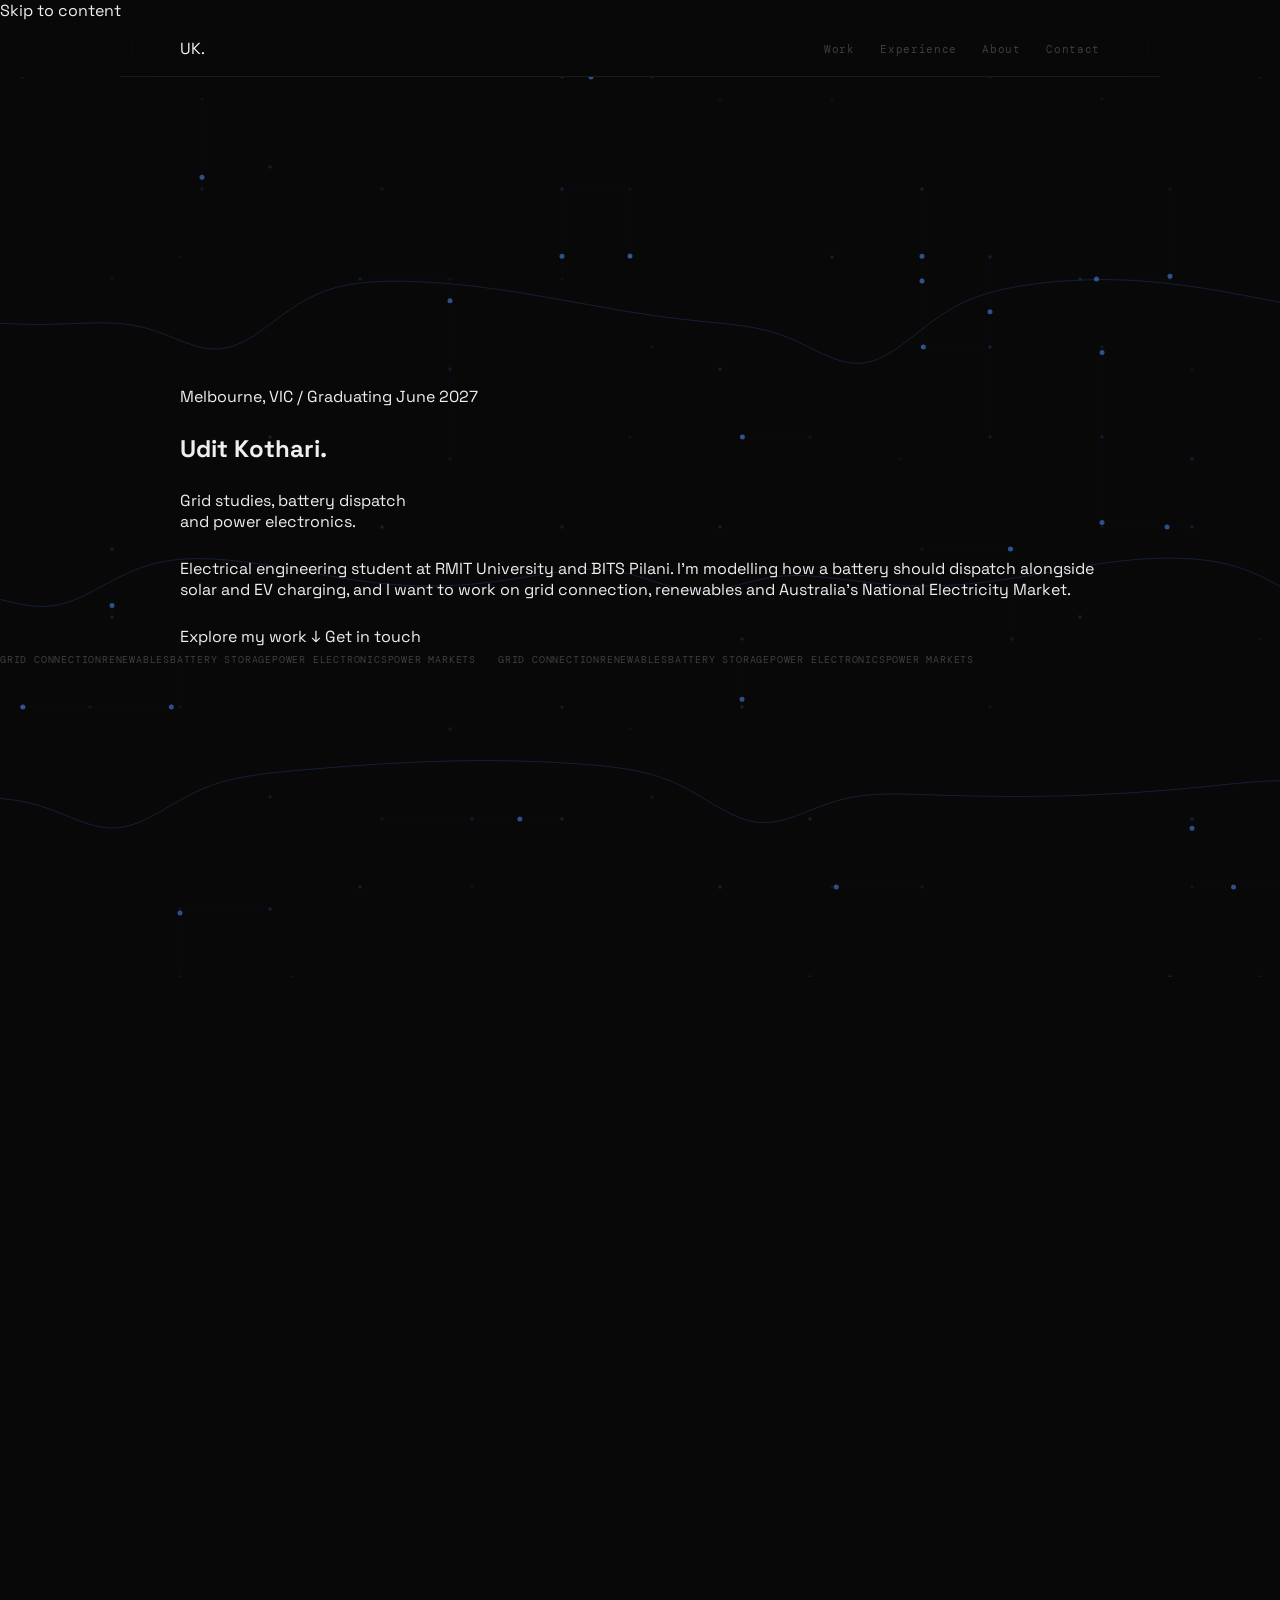
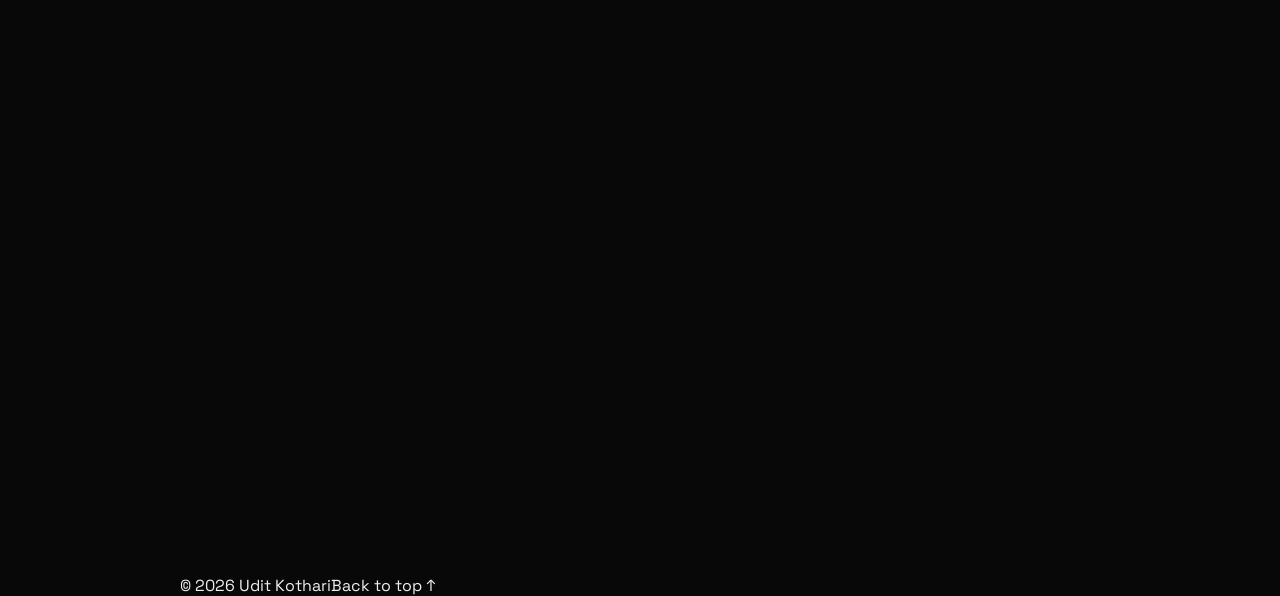
==== commit 3ccd2498: "Add files via upload" ====
--- a/index.html
+++ b/index.html
@@ -1,495 +1,259 @@
-<!DOCTYPE html>
-<html lang="en">
+<!doctype html>
+<html lang="en-AU">
 <head>
-  <meta charset="UTF-8"/>
-  <meta name="viewport" content="width=device-width, initial-scale=1.0"/>
-  <title>Udit Kothari — EE</title>
-  <meta name="description" content="Udit Kothari — Electrical Engineering student at RMIT. Wearable biosensors, mixed-signal PCB, power systems."/>
-  <link rel="preconnect" href="https://fonts.googleapis.com"/>
-  <link rel="preconnect" href="https://fonts.gstatic.com" crossorigin/>
-  <link href="https://fonts.googleapis.com/css2?family=Space+Grotesk:wght@300;400;500;600&family=DM+Mono:ital,wght@0,300;0,400;1,300&display=swap" rel="stylesheet"/>
-  <link rel="stylesheet" href="style.css"/>
+  <meta charset="utf-8">
+  <meta name="viewport" content="width=device-width, initial-scale=1">
+  <meta name="theme-color" content="#080809">
+  <meta name="description" content="Udit Kothari, Melbourne electrical engineering student. Projects in battery dispatch, grid studies, renewables and power electronics.">
+  <title>Udit Kothari | Electrical Engineering Portfolio</title>
+  <link rel="preconnect" href="https://fonts.googleapis.com">
+  <link rel="preconnect" href="https://fonts.gstatic.com" crossorigin>
+  <link href="https://fonts.googleapis.com/css2?family=DM+Mono:wght@400;500&amp;family=Space+Grotesk:wght@400;500;600;700&amp;display=swap" rel="stylesheet">
+  <link rel="stylesheet" href="style.css">
+  <script src="script.js" defer></script>
 </head>
 <body>
-
-<!-- PCB trace background canvas — renders behind all non-hero sections -->
-<canvas id="pcb-canvas"></canvas>
-
-<nav class="nav">
-  <a href="#top" class="nav-logo">UK<span>.</span></a>
-  <div class="nav-links">
-    <a href="#work">work</a>
-    <a href="#experience">experience</a>
-    <a href="#coursework">coursework</a>
-    <a href="#stack">stack</a>
-    <a href="#contact">contact</a>
-  </div>
-</nav>
-
-<!-- HERO -->
-<section class="hero" id="top">
-  <canvas id="scope"></canvas>
-  <div class="hero-grid-overlay"></div>
-  <div class="hero-inner">
-    <div class="hero-badge">
-      <span class="badge-dot"></span>
-      Open to internships · Melbourne
-    </div>
-    <h1 class="hero-name">
-      <span class="hn-line">Udit</span>
-      <span class="hn-line hn-indent">Kothari</span>
-    </h1>
-    <div class="hero-annotation">
-      <span class="ann-bracket">/* </span>EE student · RMIT + BITS Pilani · Class of 2027<span class="ann-bracket"> */</span>
-    </div>
-    <div class="hero-links">
-      <a href="#work" class="hl-primary">See my work ↓</a>
-      <a href="mailto:udit1044@gmail.com" class="hl-ghost">Get in touch</a>
-    </div>
-  </div>
-  <div class="hero-gnd">
-    <svg width="36" height="28" viewBox="0 0 36 28" fill="none" xmlns="http://www.w3.org/2000/svg">
-      <line x1="18" y1="0" x2="18" y2="10" stroke="rgba(79,140,240,0.3)" stroke-width="1.5"/>
-      <line x1="4" y1="10" x2="32" y2="10" stroke="rgba(79,140,240,0.3)" stroke-width="1.5"/>
-      <line x1="8" y1="16" x2="28" y2="16" stroke="rgba(79,140,240,0.25)" stroke-width="1.5"/>
-      <line x1="13" y1="22" x2="23" y2="22" stroke="rgba(79,140,240,0.18)" stroke-width="1.5"/>
-      <line x1="16" y1="27" x2="20" y2="27" stroke="rgba(79,140,240,0.12)" stroke-width="1.5"/>
-    </svg>
-    <span>GND</span>
-  </div>
-  <div class="hero-ticker">
-    <div class="ticker-track">
-      <span>PCB Design</span><span class="sep">·</span><span>Analog Signal Conditioning</span><span class="sep">·</span><span>BLE Integration</span><span class="sep">·</span><span>SMPS Design</span><span class="sep">·</span><span>LTspice</span><span class="sep">·</span><span>MATLAB / Simulink</span><span class="sep">·</span><span>DIgSILENT PowerFactory</span><span class="sep">·</span><span>Siemens TIA Portal</span><span class="sep">·</span><span>Python</span><span class="sep">·</span><span>Power Electronics</span><span class="sep">·</span><span>Control Systems</span><span class="sep">·</span><span>State-Space Design</span><span class="sep">·</span><span>EasyEDA</span><span class="sep">·</span><span>Flyback Converters</span><span class="sep">·</span><span>Ladder Logic</span><span class="sep">·</span><span>Neural Networks</span><span class="sep">·</span>
-      <span>PCB Design</span><span class="sep">·</span><span>Analog Signal Conditioning</span><span class="sep">·</span><span>BLE Integration</span><span class="sep">·</span><span>SMPS Design</span><span class="sep">·</span><span>LTspice</span><span class="sep">·</span><span>MATLAB / Simulink</span><span class="sep">·</span><span>DIgSILENT PowerFactory</span><span class="sep">·</span><span class="sep">·</span><span>Siemens TIA Portal</span><span class="sep">·</span><span>Python</span><span class="sep">·</span><span>Power Electronics</span><span class="sep">·</span><span>Control Systems</span><span class="sep">·</span><span>State-Space Design</span><span class="sep">·</span><span>EasyEDA</span><span class="sep">·</span><span>Flyback Converters</span><span class="sep">·</span><span>Ladder Logic</span><span class="sep">·</span><span>Neural Networks</span><span class="sep">·</span>
-    </div>
-  </div>
-</section>
-
-<!-- WORK -->
-<section class="section" id="work">
-  <div class="wrap">
-    <div class="s-eyebrow reveal"><span class="s-num">01</span><span class="s-label">Featured Project</span></div>
-    <div class="proj-top reveal">
-      <div class="proj-title-block">
-        <h2 class="proj-title">Multiplexed Wearable<br>Biosensor</h2>
-        <div class="proj-meta">
-          <span>RMIT FMM Lab · 2025 to Present</span>
-          <span>Supervised: Prof. Bhaskaran · Prof. Sriram</span>
-        </div>
-      </div>
-      <p class="proj-logline">Non-invasive glucose and sodium monitoring from sweat. The entire sensing system — sensor, AFE, MCU, BLE radio — has to fit inside an eyeglass temple. That's a <strong>&lt;12mm width constraint.</strong> No blood. No needles. Just math and a very stubborn flex PCB.</p>
-    </div>
-    <div class="spec-strip reveal">
-      <div class="spec-item">
-        <div class="spec-val">&lt;12mm</div>
-        <div class="spec-key">Form factor</div>
-        <div class="spec-nt" title="net tie — analog and digital rails stay separated">≈∿</div>
-      </div>
-      <div class="spec-item"><div class="spec-val">40µm</div><div class="spec-key">Electrode pitch</div></div>
-      <div class="spec-item"><div class="spec-val">2</div><div class="spec-key">Analytes detected</div></div>
-      <div class="spec-item"><div class="spec-val">0</div><div class="spec-key">Blood required</div></div>
-      <div class="spec-item"><div class="spec-val">600mV</div><div class="spec-key">Ripple predicted and solved</div></div>
-    </div>
-    <div class="problems reveal">
-      <div class="prob-label">Two failures caught on paper. Zero prototypes wasted.</div>
-      <div class="prob-grid">
-        <div class="prob-card">
-          <div class="prob-top"><span class="prob-num">P01</span><span class="prob-name">15-Second Diffusion Crisis</span></div>
-          <p class="prob-body">Fick's Laws: H+ ions from the GOx reaction would cross the 5mm inter-electrode gap in 10 to 15 seconds. The sodium baseline would be chemically destroyed before the 60-second glucose window even closed. Chemistry does not care about your schedule.</p>
-          <div class="prob-solve"><span class="solve-tag">Solved</span>Rerouted the flex PCB into a T-Wing geometry. Physical isolation stretched diffusion time to &gt;90 seconds. Geometry fixed what chemistry couldn't.</div>
-        </div>
-        <div class="prob-card">
-          <div class="prob-top"><span class="prob-num">P02</span><span class="prob-name">BLE Voltage Crash</span></div>
-          <p class="prob-body">Calculated: 15mA BLE burst × 40Ω CR2032 ESR = 600mV sag per transmission. Op-amp outputs would rail on every BLE packet. The sensor would broadcast garbage precisely when it was being read.</p>
-          <div class="prob-solve"><span class="solve-tag">Solved</span>Swapped CR2032 for 112mAh LiPo and Dual-LDO analog/digital isolation. Figured it out before a single component was ordered.</div>
-        </div>
-      </div>
-    </div>
-    <div class="arch-row reveal">
-      <div class="arch-pill"><span class="arch-key">MCU</span><span class="arch-val">u-blox ANNA-B402</span></div>
-      <div class="arch-pill"><span class="arch-key">AFE</span><span class="arch-val">TI OPA2333 Zero-Drift</span></div>
-      <div class="arch-pill"><span class="arch-key">EDA</span><span class="arch-val">EasyEDA</span></div>
-      <div class="arch-pill"><span class="arch-key">Power</span><span class="arch-val">112mAh LiPo + Dual-LDO</span></div>
-      <div class="arch-pill"><span class="arch-key">RF</span><span class="arch-val">BLE 2.4GHz</span></div>
-      <div class="arch-pill arch-pill--status"><span class="arch-key">Status</span><span class="arch-val arch-live">Flex PCB delivered · Rigid board in EDA</span></div>
-    </div>
-  </div>
-</section>
-
-<!-- EXPERIENCE -->
-<section class="section section-alt" id="experience">
-  <div class="wrap">
-    <div class="s-eyebrow reveal"><span class="s-num">02</span><span class="s-label">Experience</span></div>
-    <div class="exp-grid">
-
-      <div class="exp-card reveal" data-card="fmm" data-modal="modal-fmm">
-        <div class="exp-card-inner">
-          <div class="exp-header">
-            <div>
-              <div class="exp-type">Research · Lab Work</div>
-              <h3 class="exp-role">FMM Research Lab</h3>
-              <p class="exp-org">RMIT Functional Materials &amp; Microsystems · 2025 to Present</p>
-            </div>
-            <div class="exp-toggle">+</div>
-          </div>
-          <p class="exp-desc">Building a wearable multi-analyte biosensor under Prof. Bhaskaran and Prof. Sriram. EDA schematic through to flex PCB manufacture, with mathematical modelling before every fabrication call.</p>
-          <div class="exp-tags"><span>Mixed-Signal PCB</span><span>EasyEDA</span><span>BLE</span><span>LTspice</span></div>
-        </div>
-      </div>
-
-      <div class="exp-card reveal" data-card="tedx" data-modal="modal-tedx">
-        <div class="exp-card-inner">
-          <div class="exp-header">
-            <div>
-              <div class="exp-type">Leadership · Event Management</div>
-              <h3 class="exp-role">TEDx College Organiser</h3>
-              <p class="exp-org">Speaker Research Team Head · 2023 to 2024</p>
-            </div>
-            <div class="exp-toggle">+</div>
-          </div>
-          <p class="exp-desc">Led speaker research for two TEDx events, 100+ attendees each. Full logistics, stakeholder coordination, on-ground execution with a 10+ member team. Including one speaker dropout 3 days before showtime.</p>
-          <div class="exp-tags"><span>Team Leadership</span><span>Speaker Research</span><span>Event Operations</span></div>
-        </div>
-      </div>
-
-      <div class="exp-card reveal" data-card="cc" data-modal="modal-cc">
-        <div class="exp-card-inner">
-          <div class="exp-header">
-            <div>
-              <div class="exp-type">Community · Volunteering</div>
-              <h3 class="exp-role">Conquer Cancer Australia</h3>
-              <p class="exp-org">Guinness World Record Relay · 2026</p>
-            </div>
-            <div class="exp-toggle">+</div>
-          </div>
-          <p class="exp-desc">Volunteered across a 24/7, 30-day relay event in Melbourne. Registration, donation coordination, photography, BBQ, ushering. Whatever needed doing that shift.</p>
-          <div class="exp-tags"><span>Event Logistics</span><span>People Management</span><span>Public Engagement</span></div>
-        </div>
-      </div>
-
-      <div class="exp-card reveal" data-card="swim" data-modal="modal-swim">
-        <div class="exp-card-inner">
-          <div class="exp-header">
-            <div>
-              <div class="exp-type">Athletics · Discipline</div>
-              <h3 class="exp-role">National-Level Swimmer</h3>
-              <p class="exp-org">India · Breaststroke · 2017 to 2024</p>
-            </div>
-            <div class="exp-toggle">+</div>
-          </div>
-          <p class="exp-desc">State and national championships in breaststroke. 10 to 12 sessions per week for seven years, alongside a full academic load. The discipline that kind of training builds does actually transfer.</p>
-          <div class="exp-tags"><span>National Championships</span><span>7 Years</span><span>Breaststroke</span></div>
-        </div>
-      </div>
-
-    </div>
-  </div>
-</section>
-
-<!-- EXPERIENCE MODALS -->
-<div class="modal-overlay" id="modal-overlay" aria-hidden="true">
-  <button class="modal-close" id="modal-close" aria-label="Close">✕</button>
-
-  <div class="modal" id="modal-fmm" role="dialog" aria-modal="true">
-    <div class="modal-top">
-      <div class="modal-eyebrow">Research · Lab Work</div>
-      <h2 class="modal-title">FMM Research Lab</h2>
-      <p class="modal-sub">RMIT Functional Materials &amp; Microsystems · 2025 to Present</p>
-    </div>
-    <div class="modal-body">
-      <div class="modal-block">
-        <div class="modal-label">The actual problem</div>
-        <p>Twice during the project a component we'd designed around went out of stock right when we hit the ordering stage. Each time: find an equivalent, validate against the schematic, re-run the sims. It's uncomfortable. It also builds hardware instinct faster than any textbook.</p>
-      </div>
-      <div class="modal-block">
-        <div class="modal-label">What I built</div>
-        <p>Full schematic to PCB flow in EasyEDA across multiple revisions. Analog front-end with TI OPA2333 zero-drift op-amps, dual-LDO power isolation, BLE radio via u-blox ANNA-B402, and a flex PCB geometry that solved a diffusion physics problem by rerouting copper.</p>
-      </div>
-      <div class="modal-block">
-        <div class="modal-label">What I took from it</div>
-        <p>Mixed-signal layout discipline. How to protect analog circuits from digital switching noise before fabrication, not after. How to read electrochemistry literature and turn it into hardware constraints. Supply chain is a real engineering variable.</p>
-      </div>
-    </div>
-    <div class="modal-tags"><span>Mixed-Signal PCB</span><span>EasyEDA</span><span>BLE</span><span>LTspice</span><span>Analog Front-End</span><span>Flex PCB</span></div>
-  </div>
-
-  <div class="modal" id="modal-tedx" role="dialog" aria-modal="true">
-    <div class="modal-top">
-      <div class="modal-eyebrow">Leadership · Event Management</div>
-      <h2 class="modal-title">TEDx College Organiser</h2>
-      <p class="modal-sub">Speaker Research Team Head · 2023 to 2024</p>
-    </div>
-    <div class="modal-body">
-      <div class="modal-block">
-        <div class="modal-label">The crisis</div>
-        <p>Three days before one event the main speaker pulled out. As speaker research lead I had 72 hours to find, vet, and confirm a replacement while the rest of the event was already in motion. We got it done. That kind of pressure is clarifying.</p>
-      </div>
-      <div class="modal-block">
-        <div class="modal-label">My role</div>
-        <p>Speaker Research Team Head. Identifying and vetting speakers, managing all speaker communication, briefing them on format and expectations. Coordinated across a 10+ member team for two separate events, both 100+ attendees.</p>
-      </div>
-      <div class="modal-block">
-        <div class="modal-label">What I took from it</div>
-        <p>The gap between planning an event and actually running one is massive. Communication under pressure, when the stakes feel real to everyone around you, is a completely different skill to communication in a calm room. Glad I found that out early.</p>
-      </div>
-    </div>
-    <div class="modal-tags"><span>Team Leadership</span><span>Speaker Research</span><span>Stakeholder Management</span><span>Event Operations</span></div>
-  </div>
-
-  <div class="modal" id="modal-cc" role="dialog" aria-modal="true">
-    <div class="modal-top">
-      <div class="modal-eyebrow">Community · Volunteering</div>
-      <h2 class="modal-title">Conquer Cancer Australia</h2>
-      <p class="modal-sub">Guinness World Record Relay · 2026</p>
-    </div>
-    <div class="modal-body">
-      <div class="modal-block">
-        <div class="modal-label">The event</div>
-        <p>A Guinness World Record relay that ran 24 hours a day for 30 days straight. Participants rotated in shifts. I volunteered across multiple sessions in different roles each time depending on what the event needed that day.</p>
-      </div>
-      <div class="modal-block">
-        <div class="modal-label">The real challenge</div>
-        <p>Managing people at an emotionally charged public event is hard. Attendees are tired, they're there for personal reasons, and logistics still need to run cleanly. Staying composed and practical when things are chaotic is the actual skill.</p>
-      </div>
-      <div class="modal-block">
-        <div class="modal-label">Why it matters</div>
-        <p>Sustained commitment over time is different from showing up once. Required adapting to different roles across every shift and keeping the same level of professionalism regardless of how long the event had been running. Same thing I do in a long design cycle.</p>
-      </div>
-    </div>
-    <div class="modal-tags"><span>Event Logistics</span><span>People Management</span><span>Public Engagement</span><span>Multi-Role Adaptability</span></div>
-  </div>
-
-  <div class="modal" id="modal-swim" role="dialog" aria-modal="true">
-    <div class="modal-top">
-      <div class="modal-eyebrow">Athletics · Discipline</div>
-      <h2 class="modal-title">National-Level Swimmer</h2>
-      <p class="modal-sub">India · Breaststroke · 2017 to 2024</p>
-    </div>
-    <div class="modal-body">
-      <div class="modal-block">
-        <div class="modal-label">Achievement</div>
-        <p>State and national championships in breaststroke. Getting to nationals in India means competing across the full pool and it requires multi-year commitment with measurable performance benchmarks every season. No shortcuts.</p>
-      </div>
-      <div class="modal-block">
-        <div class="modal-label">The actual workload</div>
-        <p>10 to 12 sessions a week for seven consecutive years alongside a full academic load. Early mornings, late evenings, no real off-seasons. The ability to perform consistently under fatigue is not something you read about. You either have it or you don't.</p>
-      </div>
-      <div class="modal-block">
-        <div class="modal-label">Why it's relevant</div>
-        <p>Engineering under a deadline with incomplete information is a pressure environment. So is competing. Staying methodical when things aren't going right, managing output across long cycles, knowing when to push and when to recover — those habits transfer directly to lab work.</p>
-      </div>
-    </div>
-    <div class="modal-tags"><span>National Championships</span><span>7 Years</span><span>Breaststroke</span><span>High Performance</span></div>
-  </div>
-</div>
-
-<!-- COURSEWORK -->
-<section class="section" id="coursework">
-  <div class="wrap">
-    <div class="s-eyebrow reveal"><span class="s-num">03</span><span class="s-label">Coursework</span></div>
-    <div class="cw-intro reveal">
-      <h2 class="cw-title">What I've actually studied.</h2>
-      <p class="cw-sub">Started with core engineering fundamentals at BITS Pilani in India — physics, mathematics, circuits, signals, the works. The dual degree program means I finished all my foundational subjects before arriving in Melbourne to go deep on specialisation. The subjects below are Semesters 5 and 6 at RMIT, where it stopped being theory and started being real hardware, real software, real constraints.</p>
-    </div>
-
-    <div class="cw-semester reveal">
-      <div class="cw-sem-label">Semester 5</div>
-      <div class="cw-cards">
-
-        <div class="cw-card">
-          <div class="cw-card-top">
-            <div class="cw-card-left">
-              <div class="cw-course-name">Advanced Control Systems</div>
-              <div class="cw-tool">MATLAB · Simulink</div>
-            </div>
-            <div class="cw-card-tag">Control</div>
-          </div>
-          <p class="cw-desc">PID and pole-assignment controllers, state-space models with state feedback and observers, frequency response, resonant controllers, cascade systems, auto-tuning. The point where you realise all models are wrong but some are actually useful.</p>
-          <div class="cw-highlights">
-            <span>PID tuning</span><span>Pole-assignment design</span><span>State-space / observers</span><span>Cascade control</span><span>Step response testing</span>
-          </div>
-        </div>
-
-        <div class="cw-card">
-          <div class="cw-card-top">
-            <div class="cw-card-left">
-              <div class="cw-course-name">Power Systems Analysis &amp; Control</div>
-              <div class="cw-tool">DIgSILENT PowerFactory</div>
-            </div>
-            <div class="cw-card-tag">Power</div>
-          </div>
-          <p class="cw-desc">Large-scale transmission systems, steady-state and transients, balanced and unbalanced fault analysis, symmetrical components, travelling wave theory. Voltage control for grids with heavy renewable penetration. Per-unit calculations become second nature here.</p>
-          <div class="cw-highlights">
-            <span>Per-unit calculations</span><span>Fault analysis</span><span>Symmetrical components</span><span>Travelling wave theory</span><span>Voltage control</span>
-          </div>
-        </div>
-
-        <div class="cw-card">
-          <div class="cw-card-top">
-            <div class="cw-card-left">
-              <div class="cw-course-name">Communication Engineering 1</div>
-              <div class="cw-tool">LabVIEW · CRO</div>
-            </div>
-            <div class="cw-card-tag">Comms</div>
-          </div>
-          <p class="cw-desc">AM/FM modulation, digital baseband signalling, ISI, error rates, optical fibre design. Used a CRO to see what signals actually look like versus what theory says. Time and frequency domain as daily vocabulary.</p>
-          <div class="cw-highlights">
-            <span>AM / FM modulation</span><span>Digital baseband signalling</span><span>ISI and error rates</span><span>Optical fibre design</span><span>Time / frequency domain</span>
-          </div>
-        </div>
-
-        <div class="cw-card">
-          <div class="cw-card-top">
-            <div class="cw-card-left">
-              <div class="cw-course-name">Switched Mode Power Supply</div>
-              <div class="cw-tool">PSIM</div>
-            </div>
-            <div class="cw-card-tag">Power</div>
-          </div>
-          <p class="cw-desc">Designed SMPS circuits from scratch in lab including magnetic component design and a fully functional flyback converter. Simulated first in PSIM then validated against physical hardware. Transformers stop being mysterious after this one.</p>
-          <div class="cw-highlights">
-            <span>Buck / Boost converters</span><span>Flyback topology</span><span>Transformer design</span><span>PWM + feedback regulation</span><span>Thermal management</span>
-          </div>
-        </div>
-
-      </div>
-    </div>
-
-    <div class="cw-semester reveal">
-      <div class="cw-sem-label">Semester 6</div>
-      <div class="cw-cards">
-
-        <div class="cw-card">
-          <div class="cw-card-top">
-            <div class="cw-card-left">
-              <div class="cw-course-name">Industrial Automation</div>
-              <div class="cw-tool">Siemens TIA Portal V17 · S7-1512C PLC</div>
-            </div>
-            <div class="cw-card-tag">Automation</div>
-          </div>
-          <p class="cw-desc">Programmed real Siemens S7 industrial PLCs using TIA Portal. Ladder Logic for closed-loop control with analog and digital I/O, discrete sensors, actuators, ADC channels, industrial networks. First time you see a rung scan you think "that's just a for loop with extra steps."</p>
-          <div class="cw-highlights">
-            <span>Ladder Logic</span><span>Sequential logic systems</span><span>Analog-digital conversion</span><span>Discrete sensors + actuators</span><span>Industrial networks</span>
-          </div>
-        </div>
-
-        <div class="cw-card">
-          <div class="cw-card-top">
-            <div class="cw-card-left">
-              <div class="cw-course-name">Electrical Energy Conversion</div>
-              <div class="cw-tool">PSIM · Lab hardware</div>
-            </div>
-            <div class="cw-card-tag">Power</div>
-          </div>
-          <p class="cw-desc">Lab-heavy course covering the full power electronics conversion chain. Diode and SCR rectifiers, DC-DC converters in CCM and DCM, variable speed drives, PWM inverters. Simulated in PSIM and compared against actual measured results. The gap is always educational.</p>
-          <div class="cw-highlights">
-            <span>Diode + SCR rectifiers</span><span>Buck / Boost / Buck-Boost</span><span>Sinusoidal PWM inverters</span><span>Variable speed drives</span><span>Renewable energy systems</span>
-          </div>
-        </div>
-
-        <div class="cw-card">
-          <div class="cw-card-top">
-            <div class="cw-card-left">
-              <div class="cw-course-name">Electrical Plant</div>
-              <div class="cw-tool">Lab measurement · Simulation</div>
-            </div>
-            <div class="cw-card-tag">Machines</div>
-          </div>
-          <p class="cw-desc">Measured and characterised transformers, DC motors, induction motors, and synchronous machines in the lab. Built equivalent circuit models and compared against theory. You start respecting how much engineering sits quietly inside the machines that just hum in the corner.</p>
-          <div class="cw-highlights">
-            <span>Transformers (1φ + 3φ)</span><span>DC + induction motors</span><span>Synchronous generators</span><span>Equivalent circuit modelling</span><span>Active / reactive power</span>
-          </div>
-        </div>
-
-        <div class="cw-card">
-          <div class="cw-card-top">
-            <div class="cw-card-left">
-              <div class="cw-course-name">Intelligent Systems</div>
-              <div class="cw-tool">Python</div>
-            </div>
-            <div class="cw-card-tag">ML / AI</div>
-          </div>
-          <p class="cw-desc">ML applied to engineering problems: neural networks, regression, numerical and evolutionary optimisation, classification, clustering, dimensionality reduction. Building and training models for real engineering applications. "Train it longer" is rarely the answer.</p>
-          <div class="cw-highlights">
-            <span>Artificial neural networks</span><span>Regression analysis</span><span>Optimisation</span><span>Data classification + clustering</span><span>Feature selection</span>
-          </div>
-        </div>
-
-      </div>
-    </div>
-  </div>
-</section>
-
-<!-- STACK -->
-<section class="section section-alt" id="stack">
-  <div class="wrap">
-    <div class="s-eyebrow reveal"><span class="s-num">04</span><span class="s-label">Technical Stack</span></div>
-    <div class="stack-intro reveal">
-      <h2 class="stack-title">Skills as a system block diagram.</h2>
-      <p class="stack-sub">Every block has an input, an output, and a reason to exist. Left to right: raw signal to useful output.</p>
-    </div>
-    <div class="blk-diagram reveal">
-      <div class="blk-row">
-        <div class="blk" data-color="copper">
-          <div class="blk-label">INPUT</div>
-          <div class="blk-name">Physical Hardware</div>
-          <div class="blk-skills">PCB Design (2-layer) · Analog signal conditioning · Sensor interfacing · Soldering · EasyEDA</div>
-        </div>
-        <div class="blk-arrow">→</div>
-        <div class="blk" data-color="blue">
-          <div class="blk-label">SIM / MODEL</div>
-          <div class="blk-name">Simulation</div>
-          <div class="blk-skills">LTspice · MATLAB / Simulink · PSIM · DIgSILENT PowerFactory · LabVIEW</div>
-        </div>
-        <div class="blk-arrow">→</div>
-        <div class="blk" data-color="green">
-          <div class="blk-label">SYSTEMS</div>
-          <div class="blk-name">Power &amp; Control</div>
-          <div class="blk-skills">SMPS design · Advanced control (PID, pole-assignment) · Power systems · PLC / Ladder Logic · Electrical machines</div>
-        </div>
-        <div class="blk-arrow">→</div>
-        <div class="blk" data-color="purple">
-          <div class="blk-label">OUTPUT</div>
-          <div class="blk-name">Firmware &amp; Code</div>
-          <div class="blk-skills">Python (ML, data analytics) · Arduino / Embedded C · nRF5 SDK · AutoCAD · SolidWorks</div>
-        </div>
-      </div>
-      <div class="blk-feedback">
-        <div class="blk-feedback-line"></div>
-        <span class="blk-feedback-label">feedback loop — sim validates hardware, hardware validates sim</span>
-      </div>
-      <div class="blk-annotation">
-        <span class="ann-bracket">// </span>dual degree RMIT Melbourne + BITS Pilani · expected June 2027
-      </div>
-    </div>
-  </div>
-</section>
-
-<!-- CONTACT -->
-<section class="section section-contact" id="contact">
-  <div class="wrap">
-    <div class="contact-layout">
-      <div class="contact-left reveal">
-        <div class="s-eyebrow" style="margin-bottom:28px"><span class="s-num">05</span><span class="s-label">Contact</span></div>
-        <h2 class="contact-big">Let's<br>talk.</h2>
-        <p class="contact-note">Internships in hardware, power systems, BMS, or energy storage. Melbourne or remote. Response time: reasonable.</p>
-      </div>
-      <div class="contact-links reveal">
-        <a href="mailto:udit1044@gmail.com" class="c-link"><span class="c-link-label">Email</span><span class="c-link-val">udit1044@gmail.com</span><span class="c-arrow">↗</span></a>
-        <a href="https://linkedin.com/in/udit-kothari-907541311" target="_blank" class="c-link"><span class="c-link-label">LinkedIn</span><span class="c-link-val">udit-kothari</span><span class="c-arrow">↗</span></a>
-        <a href="https://github.com/UditKothari" target="_blank" class="c-link"><span class="c-link-label">GitHub</span><span class="c-link-val">UditKothari</span><span class="c-arrow">↗</span></a>
-        <a href="tel:+61410949756" class="c-link"><span class="c-link-label">Phone</span><span class="c-link-val">+61 0410 949 756</span><span class="c-arrow">↗</span></a>
-      </div>
-    </div>
-  </div>
-</section>
-
-<footer class="footer">
-  <span>© 2026 Udit Kothari</span>
-  <span class="footer-ee" title="V_out = V_in · R₂/(R₁+R₂) — efficiency when R₁=0">R₁=0Ω · R₂=∞Ω · η=100%</span>
-  <span>Melbourne, AU · RMIT + BITS Pilani</span>
-</footer>
-
-<script src="script.js"></script>
+  <a class="skip" href="#main">Skip to content</a>
+  <header class="site-header">
+    <nav class="wrap nav" aria-label="Main navigation">
+      <a class="wordmark" href="#top" aria-label="Udit Kothari, home">UK<span>.</span></a>
+      <div class="nav-links">
+        <a href="#work">Work</a>
+        <a href="#experience">Experience</a>
+        <a href="#about">About</a>
+        <a href="#contact">Contact</a>
+      </div>
+    </nav>
+  </header>
+  <main id="main">
+    <section class="hero" id="top" aria-labelledby="name">
+      <canvas id="scope" aria-hidden="true"></canvas>
+      <div class="wrap hero-inner">
+        <p class="meta">Melbourne, VIC <span> / </span> Graduating June 2027</p>
+        <h1 id="name">Udit Kothari<span>.</span></h1>
+        <p class="hero-focus">Grid studies, battery dispatch<br class="desktop-break"> and power electronics.</p>
+        <p class="hero-copy">Electrical engineering student at RMIT University and BITS Pilani. I’m modelling how a battery should dispatch alongside solar and EV charging, and I want to work on grid connection, renewables and Australia’s National Electricity Market.</p>
+        <div class="actions">
+          <a class="button primary" href="#work">Explore my work <span aria-hidden="true">↓</span></a>
+          <a class="button" href="#contact">Get in touch</a>
+        </div>
+      </div>
+      <div class="ticker">
+        <div class="ticker-window" aria-hidden="true">
+          <div class="ticker-track"><div><span>Grid connection</span><span>Renewables</span><span>Battery storage</span><span>Power electronics</span><span>Power markets</span></div><div><span>Grid connection</span><span>Renewables</span><span>Battery storage</span><span>Power electronics</span><span>Power markets</span></div></div>
+        </div>
+        <button class="motion-toggle" type="button" hidden>Pause motion</button>
+      </div>
+    </section>
+
+    <section class="section" id="work" aria-labelledby="work-title">
+      <div class="wrap">
+        <h2 id="work-title" class="section-title reveal">Selected work</h2>
+        <article class="featured reveal" id="battery-dispatch">
+          <div class="featured-copy">
+            <p class="meta">RMIT EV Living Lab · Capstone in progress</p>
+            <h3>Learning-based battery dispatch</h3>
+            <p>I’m building a simulation of a microgrid with solar PV, battery storage and EV charging. The study asks when the battery should charge or discharge as generation, demand and electricity costs change.</p>
+            <details>
+              <summary>What I’m testing</summary>
+              <p>The plan is to compare a learning-based controller with rule-based dispatch on peak demand, electricity cost and battery state of health. I’m also considering forecast error, communications latency and operating constraints. Supervised by Prof. Ali Morad Amani.</p>
+            </details>
+          </div>
+          <figure class="architecture" aria-label="Conceptual model with solar PV, battery storage and EV charging connected through a microgrid, with battery dispatch as the control task.">
+            <div class="assets" aria-hidden="true"><span>Solar PV</span><span>Battery</span><span>EV charging</span></div>
+            <div class="bus" aria-hidden="true"></div>
+            <div class="dispatch" aria-hidden="true">Battery dispatch</div>
+            <figcaption>Conceptual microgrid model</figcaption>
+          </figure>
+        </article>
+        <div class="project-grid">
+      <article class="project reveal" id="grid-studies">
+        <p class="meta">Grid studies · RMIT coursework</p>
+        <h3>Transmission network analysis</h3>
+        <p>Modelled high-voltage transmission networks and assessed how faults and changes in operating conditions affect the system.</p>
+        <p class="tools">DIgSILENT PowerFactory</p>
+        <details>
+          <summary>Design and testing</summary>
+          <p>Ran load flow and fault studies, used symmetrical components to interpret unbalanced faults, and investigated voltage stability. Wrote technical reports connecting the simulation outputs to network behaviour.</p>
+        </details>
+      </article>
+      <article class="project reveal" id="flyback">
+        <p class="meta">Power electronics · RMIT lab</p>
+        <h3>Flyback converter and transformer</h3>
+        <p>Calculated the transformer design, wound it by hand on an ETD34 ferrite core, and checked the build against simulation.</p>
+        <p class="tools">PSIM · Oscilloscope</p>
+        <details>
+          <summary>Design and testing</summary>
+          <p>Derived the turns ratio, magnetising inductance and air gap from the output, flux and current-density constraints. Measured magnetising and leakage inductance, then used a commercial board to observe the transition between discontinuous and continuous conduction under varying load.</p>
+        </details>
+      </article>
+      <article class="project reveal" id="residential-microgrid">
+        <p class="meta">Renewables · RMIT design project</p>
+        <h3>Residential solar and storage</h3>
+        <p>Used Melbourne smart-meter demand data to compare residential microgrid designs under flat and time-of-use tariffs.</p>
+        <p class="tools">HOMER Pro · HOMER Grid</p>
+        <details>
+          <summary>Design and testing</summary>
+          <p>Modelled solar, batteries, diesel backup and grid supply. Compared dispatch strategies, lifecycle cost and outage performance to understand how the preferred design changes with the tariff and backup needs.</p>
+        </details>
+      </article>
+        </div>
+        <details class="more-projects reveal">
+          <summary>More projects <span class="meta">Hardware, data and automation</span></summary>
+          <div class="project-grid">
+      <article class="project" id="biosensor">
+        <p class="meta">Research hardware · RMIT FMM Lab</p>
+        <h3>Wearable biosensor hardware</h3>
+        <p>Delivered a manufactured flex PCB for a sweat-sensing system designed to fit within a 12 mm eyeglass temple.</p>
+        <p class="tools">EasyEDA · LTspice</p>
+        <details>
+          <summary>Design and testing</summary>
+          <p>Estimated a 600 mV coin-cell voltage sag during BLE transmission, then changed the design to a 112 mAh LiPo with separate analog and digital LDO rails. Redesigned the flex as a T-Wing to extend the estimated diffusion time between the glucose and sodium channels to over 90 seconds. The design used TI OPA2333 amplifiers and a u-blox ANNA-B402 module. Flex PCB manufactured. Rigid version in EDA.</p>
+        </details>
+      </article>
+      <article class="project" id="ev-load">
+        <p class="meta">Energy data · RMIT coursework</p>
+        <h3>EV charging from smart-meter data</h3>
+        <p>Built a classifier to identify households with EV charging patterns using 48-interval smart-meter profiles.</p>
+        <p class="tools">Python · Classification</p>
+        <details>
+          <summary>Design and testing</summary>
+          <p>Engineered features for overnight ramps, sustained high demand and weekday-to-weekend differences. Compared SVM, logistic regression and KNN on held-out household profiles using precision and recall alongside accuracy.</p>
+        </details>
+      </article>
+      <article class="project" id="plc">
+        <p class="meta">Automation · RMIT lab</p>
+        <h3>PLC processing and sorting station</h3>
+        <p>Programmed a sensor-driven ladder-logic sequence on a real processing and sorting station.</p>
+        <p class="tools">Siemens S7-1512C · TIA Portal V17</p>
+        <details>
+          <summary>Design and testing</summary>
+          <p>Integrated limit switches, light barriers, colour sensing and conveyor feedback. Implemented a controlled stop that allowed a robot carrying a workpiece to finish its delivery, then required homing before restart.</p>
+        </details>
+      </article>
+      <article class="project" id="temperature">
+        <p class="meta">Control · RMIT lab</p>
+        <h3>PI temperature control on hardware</h3>
+        <p>Built and tested a digital PI controller for a heated resistor using an LM335 temperature sensor.</p>
+        <p class="tools">MATLAB / Simulink · Arduino</p>
+        <details>
+          <summary>Design and testing</summary>
+          <p>Identified the thermal model from measured open-loop response, used it to tune the controller, and discretised the controller for Arduino. Tested its response against step, ramp and periodic references.</p>
+        </details>
+      </article>
+          </div>
+        </details>
+      </div>
+    </section>
+
+    <section class="section alternate" id="experience" aria-labelledby="experience-title">
+      <div class="wrap split reveal">
+        <h2 id="experience-title" class="section-title">Experience</h2>
+        <div class="rows">
+      <details class="role">
+        <summary><span>Research intern · RMIT FMM Lab</span><span class="meta">Nov 2025 – May 2026</span></summary>
+        <p>Worked under Prof. Bhaskaran and Prof. Sriram across schematic design, mixed-signal layout and fabrication. Revalidated component substitutions in LTspice when parts became unavailable.</p>
+      </details>
+      <details class="role">
+        <summary><span>Speaker Research Team Head · TEDx</span><span class="meta">2023–2025</span></summary>
+        <p>Led a 10-person team across two events with 100+ attendees each. Found and confirmed a replacement speaker within 72 hours of a withdrawal.</p>
+      </details>
+      <details class="role">
+        <summary><span>Volunteer · Conquer Cancer Australia</span><span class="meta">May 2026</span></summary>
+        <p>Supported registration, logistics, photography and ushering across a 30-day relay in Melbourne.</p>
+      </details>
+      <details class="role">
+        <summary><span>National-level swimmer · India</span><span class="meta">2017–2024</span></summary>
+        <p>Represented my state and school at national meets in breaststroke while training 10–12 times a week.</p>
+      </details>
+        </div>
+      </div>
+    </section>
+
+    <section class="section" id="coursework" aria-labelledby="coursework-title">
+      <div class="wrap">
+        <h2 id="coursework-title" class="section-title reveal">Coursework</h2>
+        <div class="semester-grid reveal">
+      <div class="semester">
+        <h3 class="meta">Semester 5</h3>
+        <ul>
+          <li><span>Advanced Control Systems</span><small>MATLAB / Simulink</small></li>
+          <li><span>Power Systems Analysis &amp; Control</span><small>DIgSILENT PowerFactory</small></li>
+          <li><span>Communication Engineering 1</span><small>LabVIEW / oscilloscope</small></li>
+          <li><span>Switched Mode Power Supply</span><small>PSIM / flyback hardware</small></li>
+        </ul>
+      </div>
+      <div class="semester">
+        <h3 class="meta">Semester 6</h3>
+        <ul>
+          <li><span>Industrial Automation</span><small>TIA Portal / S7-1512C</small></li>
+          <li><span>Electrical Energy Conversion</span><small>PSIM / conversion hardware</small></li>
+          <li><span>Electrical Plant</span><small>Transformer and machine measurements</small></li>
+          <li><span>Intelligent Systems</span><small>Python / ML / optimisation</small></li>
+        </ul>
+      </div>
+        </div>
+      </div>
+    </section>
+
+    <section class="section alternate" id="stack" aria-labelledby="stack-title">
+      <div class="wrap">
+        <h2 id="stack-title" class="section-title reveal">Technical stack</h2>
+        <div class="stackup reveal">
+          <div class="layer">
+            <div class="layer-bar layer-bar-1"></div>
+            <div class="layer-side"><span class="layer-num">L1</span><span class="layer-name">Physical Layer</span><span class="layer-material">FR-4 · Copper · Solder Mask</span></div>
+            <div class="layer-body"><div class="layer-skills"><span>PCB Design (2-layer mixed-signal)</span><span>Analog signal conditioning</span><span>Sensor interfacing</span><span>Hardware prototyping</span><span>Soldering &amp; assembly</span><span>EasyEDA</span></div></div>
+          </div>
+          <div class="layer">
+            <div class="layer-bar layer-bar-2"></div>
+            <div class="layer-side"><span class="layer-num">L2</span><span class="layer-name">Simulation Layer</span><span class="layer-material">SPICE · MATLAB · PSIM</span></div>
+            <div class="layer-body"><div class="layer-skills"><span>LTspice — analog circuit sim</span><span>MATLAB / Simulink</span><span>PSIM — power electronics</span><span>DIgSILENT PowerFactory</span><span>LabVIEW</span></div></div>
+          </div>
+          <div class="layer">
+            <div class="layer-bar layer-bar-3"></div>
+            <div class="layer-side"><span class="layer-num">L3</span><span class="layer-name">Systems Layer</span><span class="layer-material">Power · Control · Automation</span></div>
+            <div class="layer-body"><div class="layer-skills"><span>Power systems analysis &amp; control</span><span>Switched mode power supply design</span><span>Advanced control systems (PID, pole-assignment)</span><span>PLC programming (Siemens TIA Portal)</span><span>Electrical energy conversion</span><span>Electrical machines</span></div></div>
+          </div>
+          <div class="layer">
+            <div class="layer-bar layer-bar-4"></div>
+            <div class="layer-side"><span class="layer-num">L4</span><span class="layer-name">Code Layer</span><span class="layer-material">Firmware · Scripting · ML</span></div>
+            <div class="layer-body"><div class="layer-skills"><span>Python (ML, data analytics)</span><span>Arduino IDE / Embedded C</span><span>nRF5 SDK (BLE firmware)</span><span>AutoCAD · SolidWorks</span></div></div>
+          </div>
+          <div class="stack-dimension">
+            <div class="dim-line"></div>
+            <span class="dim-label">1.6mm total · Dual degree RMIT + BITS Pilani</span>
+            <div class="dim-line"></div>
+          </div>
+        </div>
+      </div>
+    </section>
+
+    <section class="section" id="about" aria-labelledby="about-title">
+      <div class="wrap split reveal">
+        <h2 id="about-title" class="section-title">About me</h2>
+        <div class="about-copy">
+          <p>I’m based in Melbourne and completing an electrical engineering dual degree at RMIT and BITS Pilani. I’m especially interested in where grid constraints and electricity prices meet, and what that means for operating batteries and renewables.</p>
+          <p>Outside uni, I love playing golf and football. I used to compete in breaststroke at national level in India, and I’m now training for a triathlon.</p>
+        </div>
+      </div>
+    </section>
+
+    <section class="section alternate" id="contact" aria-labelledby="contact-title">
+      <div class="wrap split reveal">
+        <div>
+          <h2 id="contact-title" class="section-title">Get in touch</h2>
+          <p class="contact-copy">Open to internships and undergraduate roles from December 2026 and full-time graduate roles from June 2027.</p>
+        </div>
+        <div class="rows contacts">
+          <a href="mailto:udit1044@gmail.com"><span>Email</span><span>udit1044@gmail.com</span></a>
+          <a href="https://www.linkedin.com/in/udit-kothari-907541311/"><span>LinkedIn</span><span>Udit Kothari ↗</span></a>
+          <a href="https://github.com/UditKothari"><span>GitHub</span><span>UditKothari ↗</span></a>
+          <a href="tel:+61410949756"><span>Phone</span><span>+61 410 949 756</span></a>
+        </div>
+      </div>
+    </section>
+  </main>
+  <footer class="wrap site-footer"><span>© 2026 Udit Kothari</span><a href="#top">Back to top ↑</a></footer>
 </body>
 </html>
--- a/style.css
+++ b/style.css
@@ -367,3 +367,22 @@
 @media(prefers-reduced-motion:reduce){
   *,*::before,*::after{animation-duration:.01ms!important;transition-duration:.01ms!important}
 }
+
+/* ═══════════════════════════════════════
+   PCB TRACE BACKGROUND CANVAS
+   sits behind all sections below the hero
+═══════════════════════════════════════ */
+#pcb-canvas {
+  position: fixed;
+  inset: 0;
+  width: 100%;
+  height: 100%;
+  pointer-events: none;
+  z-index: 0;
+  opacity: 0;
+  transition: opacity 0.6s ease;
+}
+#pcb-canvas.visible { opacity: 1; }
+
+/* all sections need z-index above the canvas */
+.section, .section-alt, .section-contact, .nav, footer { position: relative; z-index: 1; }
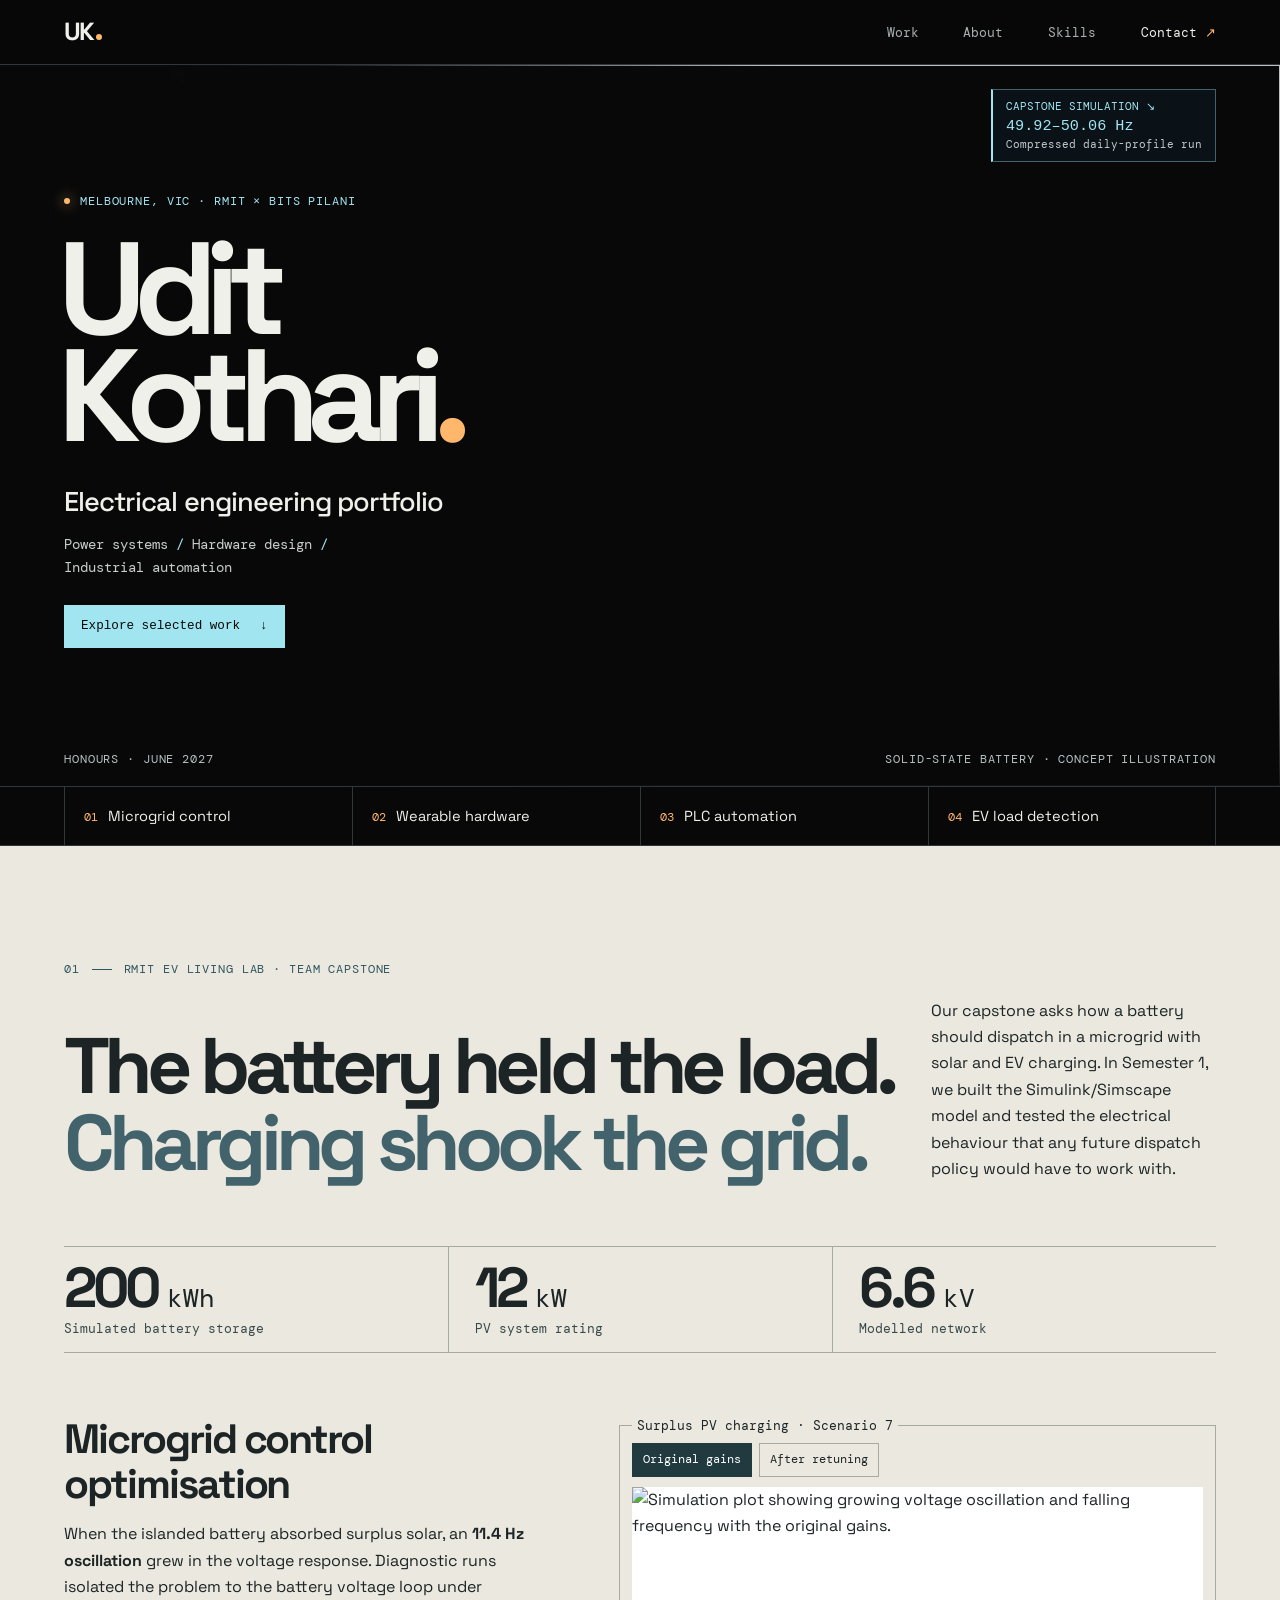
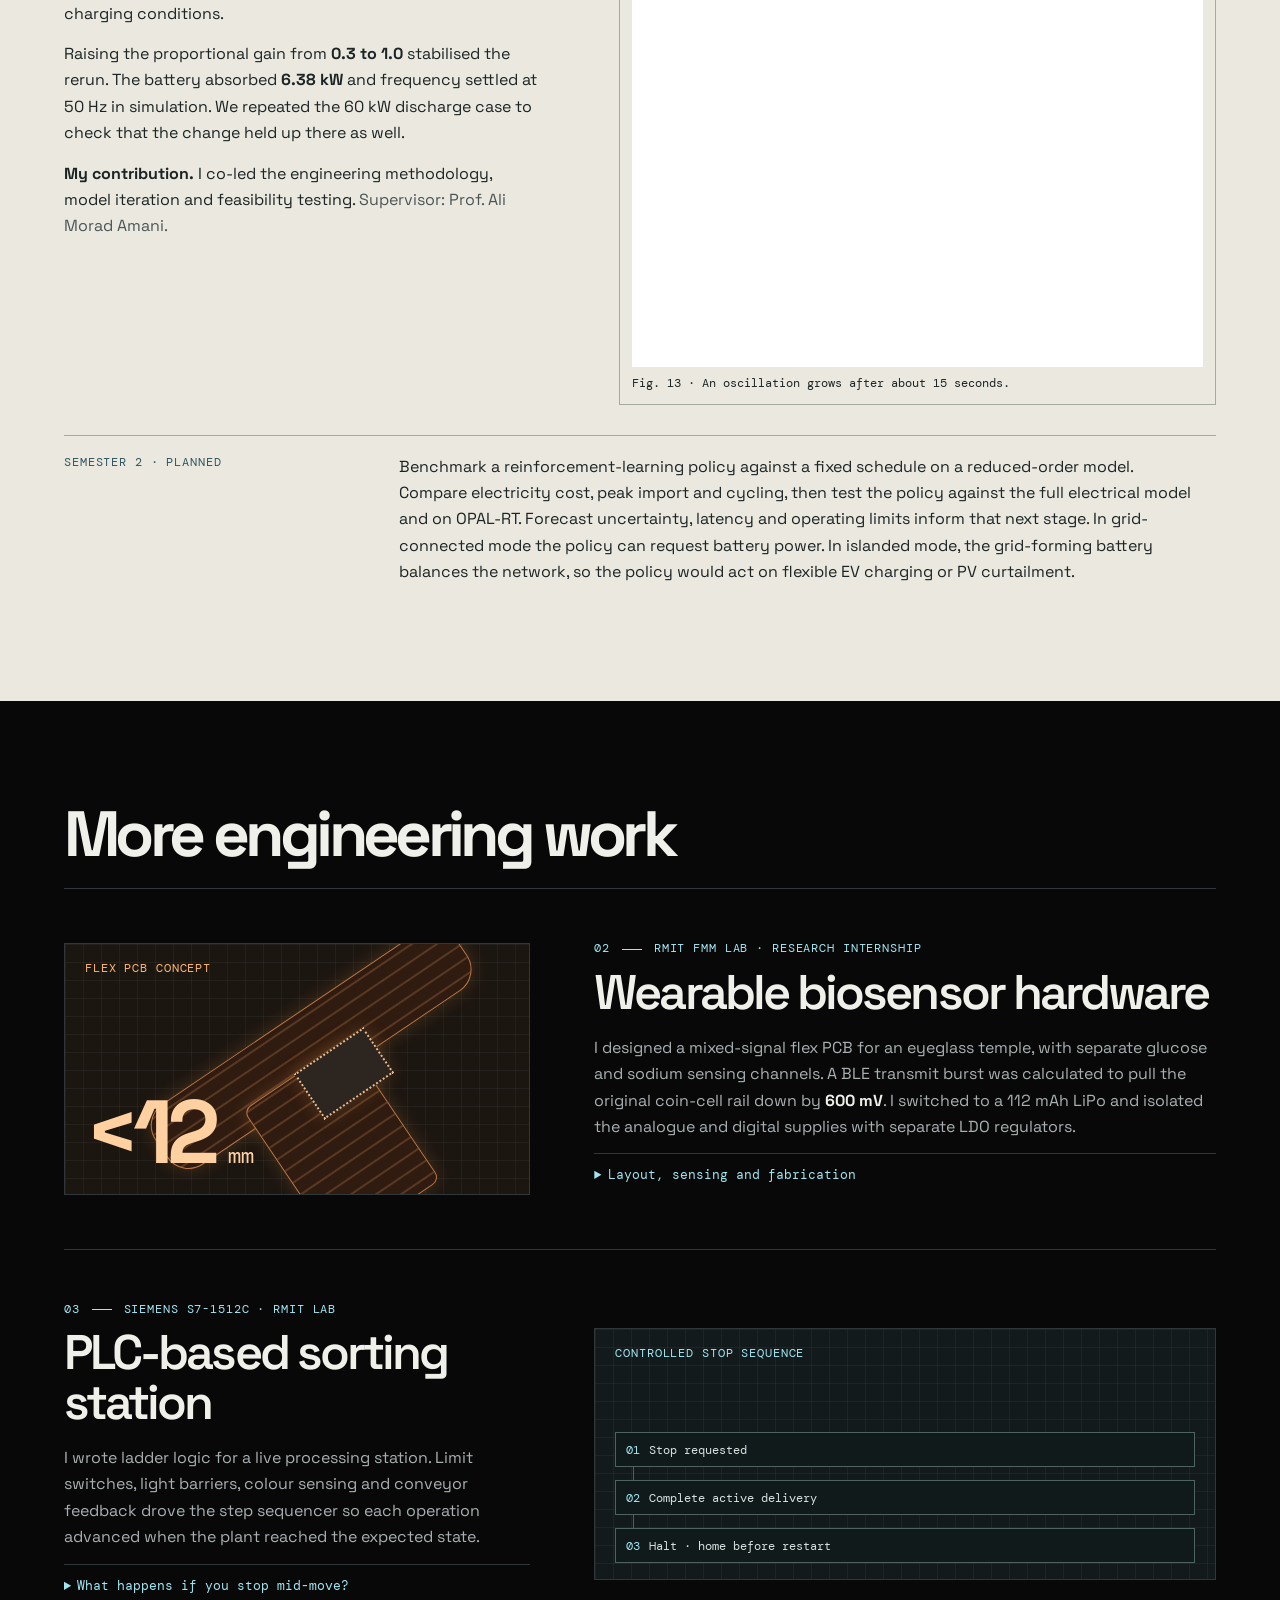
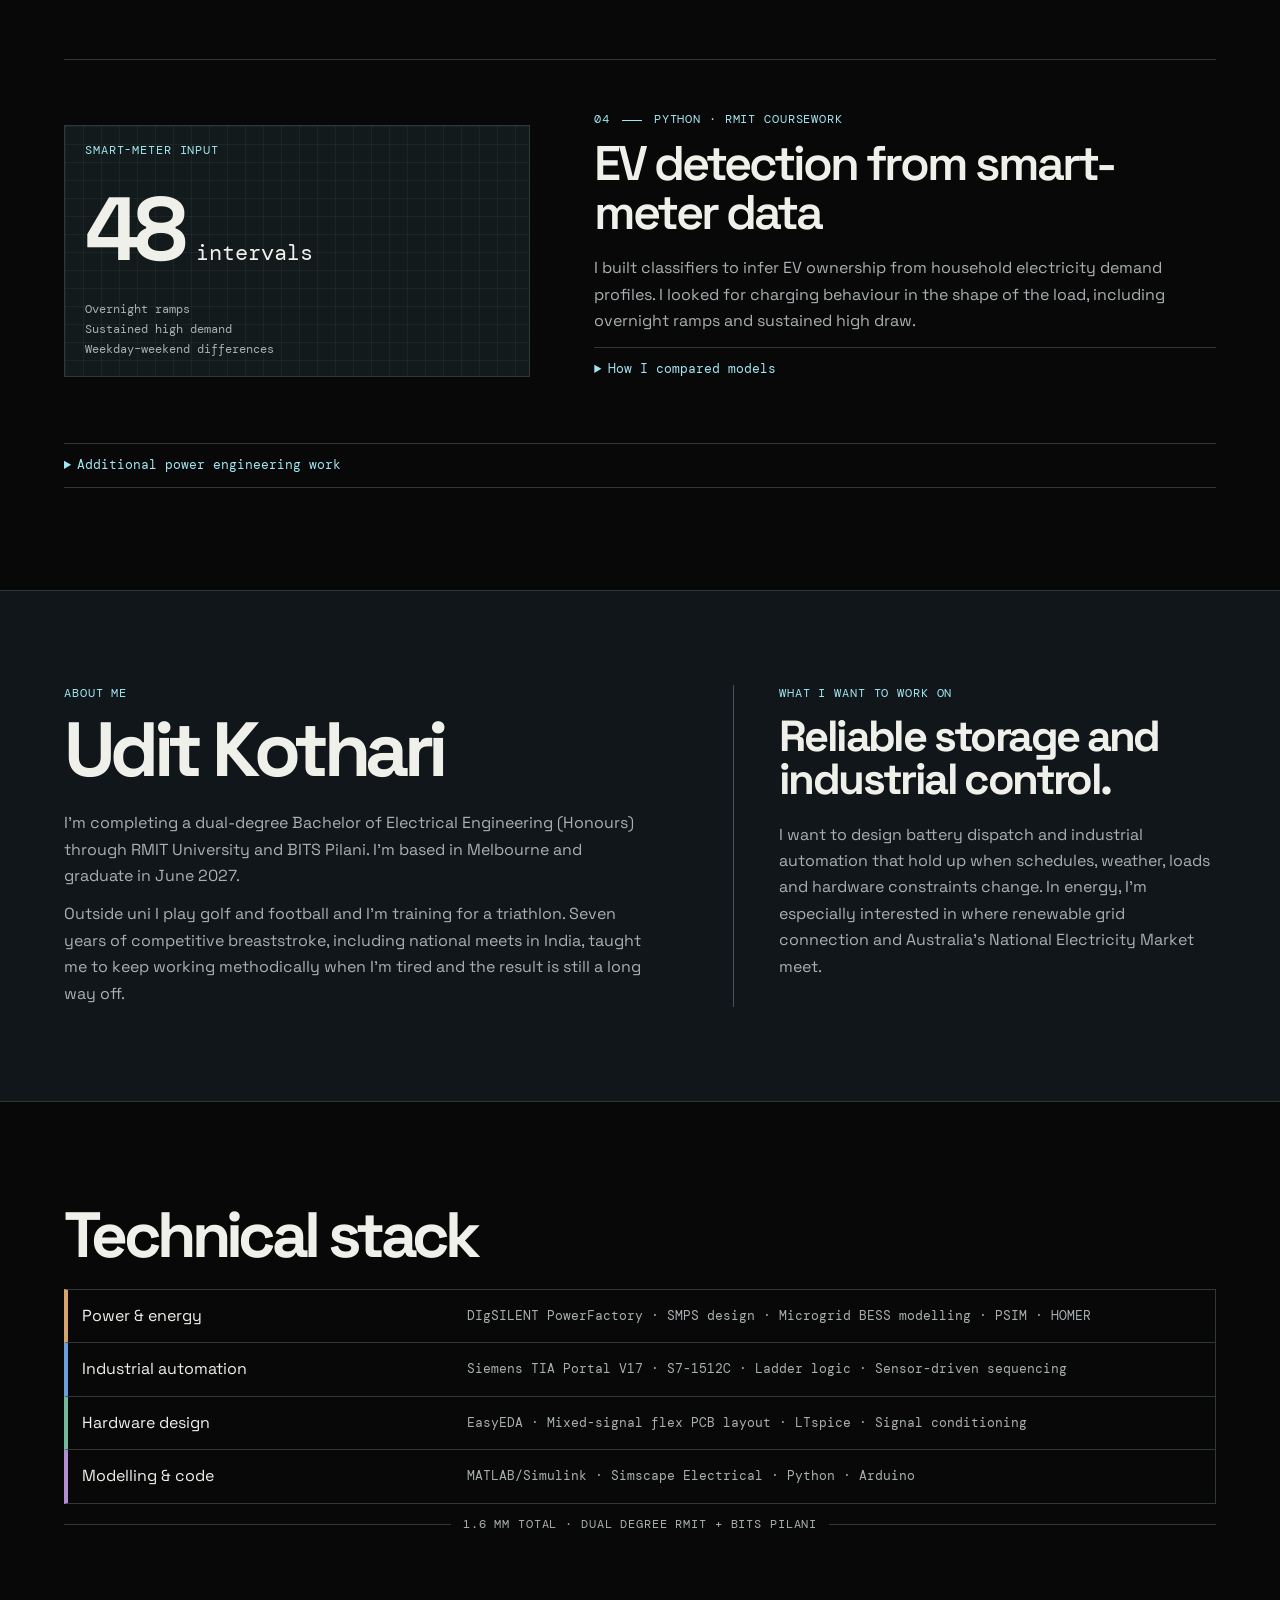
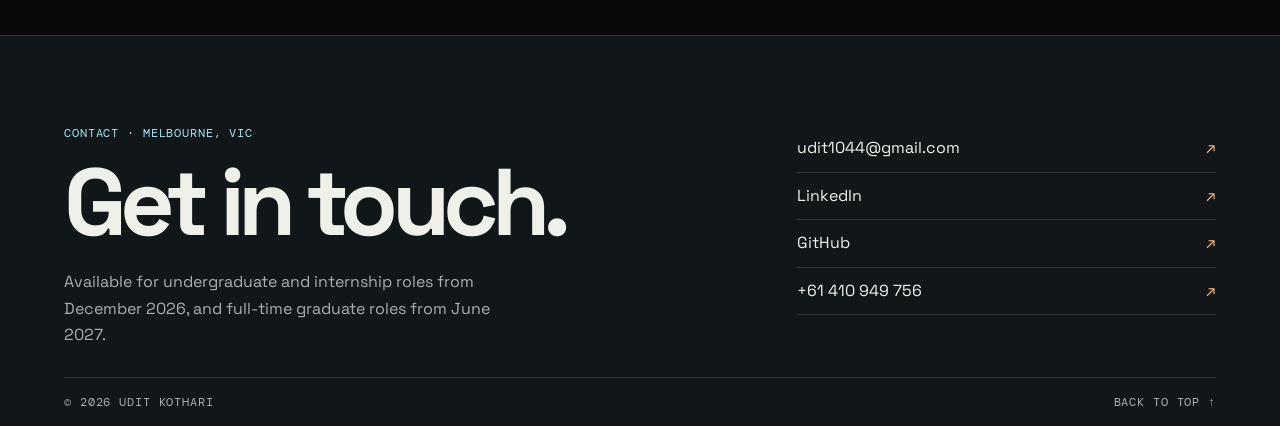
==== commit 43c5f5e7: "Add files via upload" ====
--- a/index.html
+++ b/index.html
@@ -4,256 +4,386 @@
   <meta charset="utf-8">
   <meta name="viewport" content="width=device-width, initial-scale=1">
   <meta name="theme-color" content="#080809">
-  <meta name="description" content="Udit Kothari, Melbourne electrical engineering student. Projects in battery dispatch, grid studies, renewables and power electronics.">
-  <title>Udit Kothari | Electrical Engineering Portfolio</title>
+  <meta name="description" content="Udit Kothari, Melbourne electrical engineering student. Selected work in microgrid control, mixed-signal hardware, industrial automation and energy data.">
+  <title>Udit Kothari — Electrical Engineering Portfolio</title>
   <link rel="preconnect" href="https://fonts.googleapis.com">
   <link rel="preconnect" href="https://fonts.gstatic.com" crossorigin>
   <link href="https://fonts.googleapis.com/css2?family=DM+Mono:wght@400;500&amp;family=Space+Grotesk:wght@400;500;600;700&amp;display=swap" rel="stylesheet">
-  <link rel="stylesheet" href="style.css">
-  <script src="script.js" defer></script>
+  <!-- Styles are embedded so an older stylesheet cannot mix with this release. -->
+  <style>
+    :root {
+      color-scheme: dark;
+      --ink: #080809;
+      --panel: #101417;
+      --white: #f0f0eb;
+      --muted: #a9b0b1;
+      --rule: #30373b;
+      --cyan: #a1e5f1;
+      --amber: #ffb76c;
+      --paper: #ebe9df;
+      --sans: "Space Grotesk", Arial, sans-serif;
+      --mono: "DM Mono", Consolas, monospace;
+    }
+    *, *::before, *::after { box-sizing: border-box; }
+    html { scroll-padding-top: 76px; background: var(--ink); }
+    @media (prefers-reduced-motion: no-preference) {
+      html { scroll-behavior: smooth; }
+    }
+    body { margin: 0; color: var(--white); font: 400 1rem/1.65 var(--sans); }
+    h1, h2, h3, p, figure, dl, dd { margin: 0; }
+    img { display: block; max-width: 100%; }
+    a { color: inherit; text-decoration: none; }
+    a:hover { color: var(--cyan); }
+    a:focus-visible, summary:focus-visible { outline: 2px solid var(--amber); outline-offset: 5px; }
+    #main:focus { outline: none; }
+    .skip { position: fixed; z-index: 8; padding: .55rem 1rem; top: .5rem; left: .5rem; color: var(--ink); background: var(--cyan); transform: translateY(-180%); }
+    .skip:focus { transform: none; color: var(--ink); }
+    .frame { width: min(1280px, 100% - clamp(36px, 10vw, 160px)); margin-inline: auto; }
+    .mono, .kicker { font: 400 .73rem/1.45 var(--mono); letter-spacing: .075em; text-transform: uppercase; }
+    .kicker { color: var(--cyan); }
+    .kicker span { display: inline-block; width: 20px; height: 1px; background: currentColor; vertical-align: middle; margin-inline: 4px; }
+    .header { position: sticky; top: 0; z-index: 6; background: rgba(8,8,9,.94); border-bottom: 1px solid var(--rule); backdrop-filter: blur(12px); }
+    .nav, .nav-links { display: flex; align-items: center; }
+    .nav { min-height: 64px; justify-content: space-between; gap: 15px; }
+    .brand { display: flex; align-items: baseline; gap: 3px; font-size: 1.55rem; font-weight: 700; letter-spacing: -.09em; }
+    .brand span { width: 6px; height: 6px; border-radius: 50%; background: var(--amber); }
+    .nav-links { gap: clamp(12px, 3.5vw, 45px); font: .8rem var(--mono); color: var(--muted); }
+    .nav-contact { color: var(--white); }
+    .nav-contact span { color: var(--amber); }
+    .cover { position: relative; isolation: isolate; overflow: hidden; border-bottom: 1px solid var(--rule); }
+    .cover-art { position: absolute; z-index: -1; right: 0; top: 0; bottom: 0; width: 87%; }
+    .cover-art img { width: 100%; height: 100%; object-fit: cover; object-position: 67% 48%; }
+    .cover-art::after { content: ""; position: absolute; inset: 0; background: linear-gradient(90deg, var(--ink), rgba(8,8,9,.92) 13%, rgba(8,8,9,.45) 36%, transparent 55%), linear-gradient(0deg, rgba(8,8,9,.95), transparent 24%); }
+    .cover-inner { padding-block: clamp(75px, 10vw, 150px) clamp(66px, 8vw, 112px); }
+    .location { display: flex; align-items: center; gap: 10px; }
+    .location i { width: 6px; height: 6px; background: var(--amber); border-radius: 50%; box-shadow: 0 0 14px var(--amber); flex: none; }
+    h1 { font-size: clamp(5.1rem, 10.25vw, 10rem); font-weight: 700; letter-spacing: -.095em; line-height: .82; margin: .19em 0 .23em -.045em; }
+    h1 span { color: var(--amber); }
+    .cover-role { font-weight: 500; font-size: clamp(1.21rem, 2.2vw, 1.70rem); letter-spacing: -.035em; }
+    .disciplines { color: #c8cecc; max-width: 40ch; font: .85rem/1.7 var(--mono); margin-top: .5rem; }
+    .disciplines b { font-weight: 400; color: var(--cyan); }
+    .button { display: inline-flex; gap: 20px; align-items: center; background: var(--cyan); color: var(--ink); padding: 12px 17px; margin-top: 26px; font: 500 .79rem/1.5 var(--mono); }
+    .button:hover { background: var(--white); color: var(--ink); }
+    .reading { position: absolute; right: max(5vw, calc((100% - 1280px) / 2)); top: 24px; color: var(--cyan); background: #0a141bcc; border: 1px solid #a1e5f160; border-left: 2px solid var(--cyan); padding: 9px 13px; font: .67rem/1.45 var(--mono); }
+    .reading:hover { background: #142832; }
+    .reading strong { display: block; font-size: .95rem; font-weight: 500; }
+    .reading small { font-size: inherit; color: #c1cbcb; }
+    .cover-footer { display: flex; justify-content: space-between; align-items: end; gap: 14px; color: #b6c2c2; padding-bottom: 18px; }
+    .art-caption { text-align: right; }
+    .index { border-bottom: 1px solid var(--rule); }
+    .index-inner { display: grid; grid-template-columns: repeat(4, minmax(0, 1fr)); }
+    .index a { display: flex; align-items: baseline; gap: 10px; padding: 17px clamp(5px, 1.5vw, 22px); border-left: 1px solid var(--rule); font-size: .91rem; }
+    .index a:last-child { border-right: 1px solid var(--rule); }
+    .index a:hover { background: #151b1e; }
+    .index a span { color: var(--amber); font: .72rem var(--mono); }
+    .report { color-scheme: light; background: var(--paper); color: #1c2425; padding-block: clamp(68px, 9vw, 126px); }
+    .report .kicker { color: #305661; }
+    .report-head { display: grid; grid-template-columns: minmax(0, 1fr) minmax(230px, .34fr); align-items: end; column-gap: 30px; row-gap: 20px; }
+    .report-head .kicker { grid-column: 1/-1; }
+    .report h2, .profile h2, .contact h2, .section-title { font-weight: 700; font-size: clamp(2.5rem, 6.15vw, 6.2rem); line-height: .98; letter-spacing: -.072em; }
+    .report h2 em { font-style: normal; color: #42636b; }
+    .report-head > p:last-child { max-width: 37ch; }
+    .specs { display: grid; grid-template-columns: repeat(3, minmax(0, 1fr)); margin-block: clamp(26px, 5vw, 64px); border-block: 1px solid #a7aaa1; }
+    .specs > div { display: flex; flex-direction: column-reverse; gap: 4px; padding: 13px clamp(6px, 2vw, 26px) 15px; border-left: 1px solid #a7aaa1; }
+    .specs > div:first-child { border-left: 0; padding-left: 0; }
+    .specs dd { font-size: clamp(1.66rem, 4.4vw, 4.1rem); font-weight: 700; line-height: 1; letter-spacing: -.07em; }
+    .specs dd span { font-size: .46em; letter-spacing: 0; font-family: var(--mono); font-weight: 400; }
+    .specs dt { font: clamp(.63rem, 1.2vw, .8rem)/1.3 var(--mono); color: #38494a; }
+    .report-grid { display: grid; grid-template-columns: minmax(0, .8fr) minmax(0, 1fr); gap: clamp(24px, 6vw, 100px); align-items: start; }
+    .report-story h3 { font-size: clamp(1.6rem, 3.2vw, 2.6rem); line-height: 1.1; letter-spacing: -.05em; }
+    .report-story p { max-width: 52ch; margin-top: 14px; }
+    .report-story .muted { color: #4b5556; }
+    .plot { min-width: 0; margin: 0; border: 1px solid #a7aaa1; padding: 9px 12px 12px; }
+    .plot legend { font: clamp(.68rem, 1.5vw, .82rem) var(--mono); padding: 0 5px; }
+    .plot input { position: absolute; width: 1px; height: 1px; opacity: 0; }
+    .plot label { display: inline-block; cursor: pointer; border: 1px solid #a7aaa1; margin: 0 3px 10px 0; padding: 8px 10px; font: .72rem/1.35 var(--mono); }
+    .plot input:focus-visible + label, .plot a:focus-visible { outline: 2px solid #2c575f; outline-offset: 2px; }
+    .plot input:checked + label { background: #213a3f; color: #fff; border-color: #213a3f; }
+    .plot figure { display: none; }
+    #original:checked ~ .original, #retuned:checked ~ .retuned { display: block; }
+    .plot img { width: 100%; height: auto; background: white; }
+    .plot a { display: block; }
+    .plot figcaption { font: .73rem/1.45 var(--mono); padding-top: 8px; }
+    .next { display: grid; grid-template-columns: minmax(0, .38fr) minmax(0, 1fr); gap: 10px 24px; border-top: 1px solid #a7aaa1; margin-top: 30px; padding-top: 18px; }
+    .next > p:last-child { max-width: 80ch; }
+    .work, .skills { padding-block: clamp(60px, 8vw, 110px); }
+    .section-title { font-size: clamp(2.2rem, 5vw, 4.8rem); margin-bottom: 22px; }
+    .study { display: grid; grid-template-columns: minmax(0, .75fr) minmax(0, 1fr); align-items: center; gap: clamp(20px, 5vw, 80px); border-top: 1px solid var(--rule); padding-block: clamp(22px, 4vw, 52px); }
+    .study:nth-of-type(even) .study-art { order: 2; }
+    .study-text h3 { font-size: clamp(1.8rem, 3.8vw, 3.5rem); font-weight: 600; line-height: 1.02; letter-spacing: -.06em; margin-block: .22em .36em; }
+    .study-text > p:not(.kicker), details p, .secondary dd, .profile p:not(.kicker), .contact p:not(.kicker) { color: var(--muted); }
+    .study-text strong { color: var(--white); }
+    .study-art { min-height: 252px; position: relative; display: flex; flex-direction: column; justify-content: space-between; overflow: hidden; padding: 16px 20px; border: 1px solid var(--rule); background-color: #131a1c; background-image: linear-gradient(#829a9c14 1px,transparent 1px), linear-gradient(90deg,#829a9c14 1px,transparent 1px); background-size: 18px 18px; }
+    .art-note { z-index: 1; color: var(--cyan); }
+    .art-value { z-index: 1; font-size: clamp(3.7rem, 7vw, 6.2rem); line-height: 1; font-weight: 700; letter-spacing: -.085em; }
+    .art-value small { font: .24em var(--mono); letter-spacing: 0; }
+    .board-art { isolation: isolate; background-color: #1c1611; }
+    .board-art .art-note { color: var(--amber); }
+    .board-art .art-value { color: #ffd1a1; }
+    .board-wing, .board-stem, .board-chip { position: absolute; z-index: -1; border: 1px solid #bd7747; background: repeating-linear-gradient(0deg, #301b10 0 8px, #e0915485 9px, #301b10 10px 14px); transform: rotate(-34deg); box-shadow: 0 0 18px #f29e4235; }
+    .board-wing { top: 27%; left: 14%; width: 78%; height: 29%; border-radius: 26px; }
+    .board-stem { top: 47%; left: 46%; width: 27%; height: 67%; border-radius: 9px; }
+    .board-chip { z-index: 0; top: 41%; left: 51%; width: 18%; height: 22%; background: #2c2520; border: 2px dotted #eab88b; }
+    .sequencer ol { margin: 14px 0 0; padding: 0; list-style: none; display: grid; gap: 13px; color: #d9e2df; counter-reset: states; }
+    .sequencer li { display: flex; gap: 9px; align-items: center; min-height: 35px; border: 1px solid #4e6260; background: #101a1b; padding: 6px 10px; font: .77rem/1.3 var(--mono); position: relative; }
+    .sequencer li::before { counter-increment: states; content: "0" counter(states); color: var(--cyan); }
+    .sequencer li + li::after { content: ""; position: absolute; left: 17px; height: 14px; bottom: 100%; border-left: 1px solid #4e6260; }
+    .load-art p { font: .78rem/1.6 var(--mono); color: var(--muted); }
+    summary { cursor: pointer; color: var(--cyan); font: .79rem/1.5 var(--mono); padding-block: 12px; }
+    summary:hover { color: var(--white); }
+    .study-text details { margin-top: 13px; border-top: 1px solid var(--rule); }
+    .secondary { border-block: 1px solid var(--rule); }
+    .secondary dl { padding-block: 0 12px; }
+    .secondary dl div { display: grid; grid-template-columns: minmax(0,.6fr) minmax(0,1fr); gap: 7px 20px; padding-block: 10px; }
+    .profile { background: #101619; border-block: 1px solid var(--rule); padding-block: clamp(54px, 8vw, 94px); }
+    .profile-grid { display: grid; grid-template-columns: minmax(0,1.2fr) minmax(0,1fr); gap: clamp(22px, 7vw, 100px); }
+    .profile h2 { font-size: clamp(2.5rem, 6vw, 5.5rem); margin-block: .13em .3em; }
+    .profile p + p { margin-top: 12px; }
+    .profile aside { border-left: 1px solid #425458; padding-left: clamp(16px, 4vw, 45px); }
+    .profile h3 { font-size: clamp(1.6rem, 3.4vw, 3.4rem); line-height: 1; letter-spacing: -.06em; margin-block: .3em .45em; }
+    .layers > div { display: grid; grid-template-columns: minmax(0,.5fr) minmax(0,1fr); align-items: center; gap: 4px 18px; padding: 13px 14px; border: 1px solid var(--rule); border-left: 4px solid var(--c, #d6a36d); }
+    .layers > div + div { border-top: 0; }
+    .layers > div:nth-child(2) { --c: #699fda; }
+    .layers > div:nth-child(3) { --c: #73b79d; }
+    .layers > div:nth-child(4) { --c: #b28dd3; }
+    .layers dd { color: var(--muted); font: .8rem/1.6 var(--mono); }
+    .dimension { display: flex; gap: 12px; align-items: center; justify-content: center; text-align: center; color: var(--muted); margin-top: 12px; }
+    .dimension::before, .dimension::after { content: ""; flex: 1; border-top: 1px solid var(--rule); }
+    .contact { background: #111619; border-top: 1px solid var(--rule); }
+    .contact-inner { display: grid; grid-template-columns: minmax(0,1fr) minmax(0,.65fr); gap: 28px clamp(22px,7vw,100px); padding-top: clamp(45px, 7vw, 94px); }
+    .contact h2 { font-size: clamp(2.7rem, 7.4vw, 7rem); margin: .15em 0 .21em; }
+    .contact-inner > div:first-child p:last-child { max-width: 44ch; }
+    .contact-links a { display: flex; justify-content: space-between; gap: 10px; border-bottom: 1px solid var(--rule); padding-block: 10px; overflow-wrap: anywhere; }
+    .contact-links span { color: var(--amber); }
+    .foot { display: flex; justify-content: space-between; gap: 10px; grid-column: 1/-1; color: var(--muted); padding-block: 16px; border-top: 1px solid var(--rule); }
+    @media (max-width: 900px) {
+      .report-head { grid-template-columns: 1fr; row-gap: 12px; }
+      .report-head > p:last-child { max-width: 65ch; }
+      .cover-art { width: 100%; }
+      .cover-art img { object-position: 61% 50%; }
+    }
+    @media (max-width: 650px) {
+      html { scroll-padding-top: 65px; }
+      .nav { min-height: 54px; }
+      .nav-links { font-size: .72rem; }
+      .cover { display: flex; flex-direction: column; }
+      .cover-inner { order: -1; padding-block: 38px 10px; }
+      h1 { font-size: clamp(4.8rem, 14.8vw, 6.2rem); }
+      .cover-art { position: relative; width: 100%; height: clamp(198px, 52vw, 325px); margin-top: 5px; }
+      .cover-art img { object-position: 73% 50%; }
+      .cover-art::after { background: linear-gradient(180deg, var(--ink), transparent 25%, transparent 75%, var(--ink)); }
+      .reading { display: none; }
+      .cover-footer { padding-bottom: 12px; }
+      .cover-footer .mono { font-size: .59rem; }
+      .index-inner { grid-template-columns: repeat(2, minmax(0, 1fr)); }
+      .index a { padding-block: 10px; font-size: .77rem; }
+      .index a:nth-child(-n + 2) { border-bottom: 1px solid var(--rule); }
+      .index a:nth-child(even) { border-right: 1px solid var(--rule); }
+      .report-grid, .next, .study, .profile-grid, .contact-inner, .secondary dl div { grid-template-columns: 1fr; }
+      .study:nth-of-type(even) .study-art { order: 0; }
+      .study-art { min-height: 185px; }
+      .layers > div { grid-template-columns: 1fr; }
+    }
+  </style>
 </head>
 <body>
   <a class="skip" href="#main">Skip to content</a>
-  <header class="site-header">
-    <nav class="wrap nav" aria-label="Main navigation">
-      <a class="wordmark" href="#top" aria-label="Udit Kothari, home">UK<span>.</span></a>
+  <header class="header">
+    <nav class="frame nav" aria-label="Main navigation">
+      <a href="#top" class="brand" aria-label="Udit Kothari, home">UK<span></span></a>
       <div class="nav-links">
         <a href="#work">Work</a>
-        <a href="#experience">Experience</a>
         <a href="#about">About</a>
-        <a href="#contact">Contact</a>
+        <a href="#stack">Skills</a>
+        <a class="nav-contact" href="#contact">Contact <span aria-hidden="true">↗</span></a>
       </div>
     </nav>
   </header>
-  <main id="main">
-    <section class="hero" id="top" aria-labelledby="name">
-      <canvas id="scope" aria-hidden="true"></canvas>
-      <div class="wrap hero-inner">
-        <p class="meta">Melbourne, VIC <span> / </span> Graduating June 2027</p>
-        <h1 id="name">Udit Kothari<span>.</span></h1>
-        <p class="hero-focus">Grid studies, battery dispatch<br class="desktop-break"> and power electronics.</p>
-        <p class="hero-copy">Electrical engineering student at RMIT University and BITS Pilani. I’m modelling how a battery should dispatch alongside solar and EV charging, and I want to work on grid connection, renewables and Australia’s National Electricity Market.</p>
-        <div class="actions">
-          <a class="button primary" href="#work">Explore my work <span aria-hidden="true">↓</span></a>
-          <a class="button" href="#contact">Get in touch</a>
-        </div>
-      </div>
-      <div class="ticker">
-        <div class="ticker-window" aria-hidden="true">
-          <div class="ticker-track"><div><span>Grid connection</span><span>Renewables</span><span>Battery storage</span><span>Power electronics</span><span>Power markets</span></div><div><span>Grid connection</span><span>Renewables</span><span>Battery storage</span><span>Power electronics</span><span>Power markets</span></div></div>
-        </div>
-        <button class="motion-toggle" type="button" hidden>Pause motion</button>
-      </div>
-    </section>
-
-    <section class="section" id="work" aria-labelledby="work-title">
-      <div class="wrap">
-        <h2 id="work-title" class="section-title reveal">Selected work</h2>
-        <article class="featured reveal" id="battery-dispatch">
-          <div class="featured-copy">
-            <p class="meta">RMIT EV Living Lab · Capstone in progress</p>
-            <h3>Learning-based battery dispatch</h3>
-            <p>I’m building a simulation of a microgrid with solar PV, battery storage and EV charging. The study asks when the battery should charge or discharge as generation, demand and electricity costs change.</p>
-            <details>
-              <summary>What I’m testing</summary>
-              <p>The plan is to compare a learning-based controller with rule-based dispatch on peak demand, electricity cost and battery state of health. I’m also considering forecast error, communications latency and operating constraints. Supervised by Prof. Ali Morad Amani.</p>
-            </details>
+  <main id="main" tabindex="-1">
+    <section class="cover" id="top" aria-labelledby="title">
+      <div class="cover-art">
+        <img src="assets/battery-blueprint.webp" width="1536" height="768" fetchpriority="high" alt="">
+      </div>
+      <div class="frame cover-inner">
+        <p class="kicker location"><i aria-hidden="true"></i> Melbourne, VIC · RMIT × BITS Pilani</p>
+        <h1 id="title">Udit<br>Kothari<span>.</span></h1>
+        <p class="cover-role">Electrical engineering portfolio</p>
+        <p class="disciplines">Power systems <b>/</b> Hardware design <b>/</b> Industrial automation</p>
+        <a class="button" href="#work">Explore selected work <span aria-hidden="true">↓</span></a>
+      </div>
+      <a class="reading" href="#battery-dispatch">
+        <span>CAPSTONE SIMULATION ↘</span>
+        <strong>49.92–50.06 Hz</strong>
+        <small>Compressed daily-profile run</small>
+      </a>
+      <div class="frame cover-footer">
+        <p class="mono">Honours · June 2027</p>
+        <span class="art-caption mono">Solid-state battery · Concept illustration</span>
+      </div>
+    </section>
+
+    <nav class="index" aria-label="Project index">
+      <div class="frame index-inner">
+        <a href="#battery-dispatch"><span>01</span> Microgrid control</a>
+        <a href="#biosensor"><span>02</span> Wearable hardware</a>
+        <a href="#plc"><span>03</span> PLC automation</a>
+        <a href="#ev-load"><span>04</span> EV load detection</a>
+      </div>
+    </nav>
+
+    <section class="report" id="work" aria-labelledby="capstone-title">
+      <div class="frame">
+        <header class="report-head" id="battery-dispatch">
+          <p class="kicker">01 <span></span> RMIT EV Living Lab · Team capstone</p>
+          <h2 id="capstone-title">The battery held the load.<br><em>Charging shook the grid.</em></h2>
+          <p>Our capstone asks how a battery should dispatch in a microgrid with solar and EV charging. In Semester 1, we built the Simulink/Simscape model and tested the electrical behaviour that any future dispatch policy would have to work with.</p>
+        </header>
+        <dl class="specs">
+          <div><dt>Simulated battery storage</dt><dd>200 <span>kWh</span></dd></div>
+          <div><dt>PV system rating</dt><dd>12 <span>kW</span></dd></div>
+          <div><dt>Modelled network</dt><dd>6.6 <span>kV</span></dd></div>
+        </dl>
+        <div class="report-grid">
+          <div class="report-story">
+            <h3>Microgrid control optimisation</h3>
+            <p>When the islanded battery absorbed surplus solar, an <strong>11.4 Hz oscillation</strong> grew in the voltage response. Diagnostic runs isolated the problem to the battery voltage loop under charging conditions.</p>
+            <p>Raising the proportional gain from <strong>0.3 to 1.0</strong> stabilised the rerun. The battery absorbed <strong>6.38 kW</strong> and frequency settled at 50 Hz in simulation. We repeated the 60 kW discharge case to check that the change held up there as well.</p>
+            <p><strong>My contribution.</strong> I co-led the engineering methodology, model iteration and feasibility testing. <span class="muted">Supervisor: Prof. Ali Morad Amani.</span></p>
           </div>
-          <figure class="architecture" aria-label="Conceptual model with solar PV, battery storage and EV charging connected through a microgrid, with battery dispatch as the control task.">
-            <div class="assets" aria-hidden="true"><span>Solar PV</span><span>Battery</span><span>EV charging</span></div>
-            <div class="bus" aria-hidden="true"></div>
-            <div class="dispatch" aria-hidden="true">Battery dispatch</div>
-            <figcaption>Conceptual microgrid model</figcaption>
-          </figure>
-        </article>
-        <div class="project-grid">
-      <article class="project reveal" id="grid-studies">
-        <p class="meta">Grid studies · RMIT coursework</p>
-        <h3>Transmission network analysis</h3>
-        <p>Modelled high-voltage transmission networks and assessed how faults and changes in operating conditions affect the system.</p>
-        <p class="tools">DIgSILENT PowerFactory</p>
-        <details>
-          <summary>Design and testing</summary>
-          <p>Ran load flow and fault studies, used symmetrical components to interpret unbalanced faults, and investigated voltage stability. Wrote technical reports connecting the simulation outputs to network behaviour.</p>
-        </details>
+          <fieldset class="plot">
+            <legend>Surplus PV charging · Scenario 7</legend>
+            <input type="radio" name="scenario" id="original" checked>
+            <label for="original">Original gains</label>
+            <input type="radio" name="scenario" id="retuned">
+            <label for="retuned">After retuning</label>
+            <figure class="original">
+              <a href="assets/charging-original.webp" aria-label="Open full-size original gains plot">
+                <img src="assets/charging-original.webp" width="537" height="451" loading="lazy" alt="Simulation plot showing growing voltage oscillation and falling frequency with the original gains.">
+              </a>
+              <figcaption>Fig. 13 · An oscillation grows after about 15 seconds.</figcaption>
+            </figure>
+            <figure class="retuned">
+              <a href="assets/charging-retuned.webp" aria-label="Open full-size retuned gains plot">
+                <img src="assets/charging-retuned.webp" width="537" height="451" loading="lazy" alt="Simulation plot showing battery charging with bounded bus voltage and frequency after retuning.">
+              </a>
+              <figcaption>Fig. 14 · The battery absorbs 6.38 kW with the retuned loop.</figcaption>
+            </figure>
+          </fieldset>
+        </div>
+        <aside class="next">
+          <p class="kicker">Semester 2 · Planned</p>
+          <p>Benchmark a reinforcement-learning policy against a fixed schedule on a reduced-order model. Compare electricity cost, peak import and cycling, then test the policy against the full electrical model and on OPAL-RT. Forecast uncertainty, latency and operating limits inform that next stage. In grid-connected mode the policy can request battery power. In islanded mode, the grid-forming battery balances the network, so the policy would act on flexible EV charging or PV curtailment.</p>
+        </aside>
+      </div>
+    </section>
+
+    <section class="frame work" aria-labelledby="other-work">
+      <h2 id="other-work" class="section-title">More engineering work</h2>
+      <article class="study" id="biosensor">
+        <div class="study-art board-art" role="img" aria-label="Conceptual flex-board silhouette with two sensing branches and copper traces">
+          <div class="board-wing"></div><div class="board-stem"></div><div class="board-chip"></div>
+          <span class="mono art-note">Flex PCB concept</span>
+          <span class="art-value">&lt;12 <small>mm</small></span>
+        </div>
+        <div class="study-text">
+          <p class="kicker">02 <span></span> RMIT FMM Lab · Research internship</p>
+          <h3>Wearable biosensor hardware</h3>
+          <p>I designed a mixed-signal flex PCB for an eyeglass temple, with separate glucose and sodium sensing channels. A BLE transmit burst was calculated to pull the original coin-cell rail down by <strong>600 mV</strong>. I switched to a 112 mAh LiPo and isolated the analogue and digital supplies with separate LDO regulators.</p>
+          <details>
+            <summary>Layout, sensing and fabrication</summary>
+            <p>I separated the sensing sites with a T-wing layout, extending the estimated diffusion time between channels beyond 90 seconds. I used OPA2333 zero-drift amplifiers and a u-blox ANNA-B402 BLE module. I took the flex through mixed-signal layout in EasyEDA and fabrication and rechecked component substitutions in LTspice.</p>
+          </details>
+        </div>
       </article>
-      <article class="project reveal" id="flyback">
-        <p class="meta">Power electronics · RMIT lab</p>
-        <h3>Flyback converter and transformer</h3>
-        <p>Calculated the transformer design, wound it by hand on an ETD34 ferrite core, and checked the build against simulation.</p>
-        <p class="tools">PSIM · Oscilloscope</p>
-        <details>
-          <summary>Design and testing</summary>
-          <p>Derived the turns ratio, magnetising inductance and air gap from the output, flux and current-density constraints. Measured magnetising and leakage inductance, then used a commercial board to observe the transition between discontinuous and continuous conduction under varying load.</p>
-        </details>
+
+      <article class="study" id="plc">
+        <div class="study-art sequencer">
+          <span class="mono art-note">Controlled stop sequence</span>
+          <ol aria-label="Simplified controlled stop sequence">
+            <li>Stop requested</li><li>Complete active delivery</li><li>Halt · home before restart</li>
+          </ol>
+        </div>
+        <div class="study-text">
+          <p class="kicker">03 <span></span> Siemens S7-1512C · RMIT lab</p>
+          <h3>PLC-based sorting station</h3>
+          <p>I wrote ladder logic for a live processing station. Limit switches, light barriers, colour sensing and conveyor feedback drove the step sequencer so each operation advanced when the plant reached the expected state.</p>
+          <details>
+            <summary>What happens if you stop mid-move?</summary>
+            <p>For a normal stop request while the robot was carrying a workpiece, the sequence let it complete delivery before halting. It required homing before restart. I integrated that behaviour alongside the gripping, processing and colour-sorting steps in TIA Portal V17.</p>
+          </details>
+        </div>
       </article>
-      <article class="project reveal" id="residential-microgrid">
-        <p class="meta">Renewables · RMIT design project</p>
-        <h3>Residential solar and storage</h3>
-        <p>Used Melbourne smart-meter demand data to compare residential microgrid designs under flat and time-of-use tariffs.</p>
-        <p class="tools">HOMER Pro · HOMER Grid</p>
-        <details>
-          <summary>Design and testing</summary>
-          <p>Modelled solar, batteries, diesel backup and grid supply. Compared dispatch strategies, lifecycle cost and outage performance to understand how the preferred design changes with the tariff and backup needs.</p>
-        </details>
+
+      <article class="study" id="ev-load">
+        <div class="study-art load-art">
+          <span class="mono art-note">Smart-meter input</span>
+          <span class="art-value">48 <small>intervals</small></span>
+          <p>Overnight ramps<br>Sustained high demand<br>Weekday–weekend differences</p>
+        </div>
+        <div class="study-text">
+          <p class="kicker">04 <span></span> Python · RMIT coursework</p>
+          <h3>EV detection from smart-meter data</h3>
+          <p>I built classifiers to infer EV ownership from household electricity demand profiles. I looked for charging behaviour in the shape of the load, including overnight ramps and sustained high draw.</p>
+          <details>
+            <summary>How I compared models</summary>
+            <p>I compared SVM, KNN and logistic regression on held-out households, looking at precision and recall alongside accuracy. A key test was whether the features could distinguish sustained charging patterns from other high-draw appliances.</p>
+          </details>
+        </div>
       </article>
-        </div>
-        <details class="more-projects reveal">
-          <summary>More projects <span class="meta">Hardware, data and automation</span></summary>
-          <div class="project-grid">
-      <article class="project" id="biosensor">
-        <p class="meta">Research hardware · RMIT FMM Lab</p>
-        <h3>Wearable biosensor hardware</h3>
-        <p>Delivered a manufactured flex PCB for a sweat-sensing system designed to fit within a 12 mm eyeglass temple.</p>
-        <p class="tools">EasyEDA · LTspice</p>
-        <details>
-          <summary>Design and testing</summary>
-          <p>Estimated a 600 mV coin-cell voltage sag during BLE transmission, then changed the design to a 112 mAh LiPo with separate analog and digital LDO rails. Redesigned the flex as a T-Wing to extend the estimated diffusion time between the glucose and sodium channels to over 90 seconds. The design used TI OPA2333 amplifiers and a u-blox ANNA-B402 module. Flex PCB manufactured. Rigid version in EDA.</p>
-        </details>
-      </article>
-      <article class="project" id="ev-load">
-        <p class="meta">Energy data · RMIT coursework</p>
-        <h3>EV charging from smart-meter data</h3>
-        <p>Built a classifier to identify households with EV charging patterns using 48-interval smart-meter profiles.</p>
-        <p class="tools">Python · Classification</p>
-        <details>
-          <summary>Design and testing</summary>
-          <p>Engineered features for overnight ramps, sustained high demand and weekday-to-weekend differences. Compared SVM, logistic regression and KNN on held-out household profiles using precision and recall alongside accuracy.</p>
-        </details>
-      </article>
-      <article class="project" id="plc">
-        <p class="meta">Automation · RMIT lab</p>
-        <h3>PLC processing and sorting station</h3>
-        <p>Programmed a sensor-driven ladder-logic sequence on a real processing and sorting station.</p>
-        <p class="tools">Siemens S7-1512C · TIA Portal V17</p>
-        <details>
-          <summary>Design and testing</summary>
-          <p>Integrated limit switches, light barriers, colour sensing and conveyor feedback. Implemented a controlled stop that allowed a robot carrying a workpiece to finish its delivery, then required homing before restart.</p>
-        </details>
-      </article>
-      <article class="project" id="temperature">
-        <p class="meta">Control · RMIT lab</p>
-        <h3>PI temperature control on hardware</h3>
-        <p>Built and tested a digital PI controller for a heated resistor using an LM335 temperature sensor.</p>
-        <p class="tools">MATLAB / Simulink · Arduino</p>
-        <details>
-          <summary>Design and testing</summary>
-          <p>Identified the thermal model from measured open-loop response, used it to tune the controller, and discretised the controller for Arduino. Tested its response against step, ramp and periodic references.</p>
-        </details>
-      </article>
-          </div>
-        </details>
-      </div>
-    </section>
-
-    <section class="section alternate" id="experience" aria-labelledby="experience-title">
-      <div class="wrap split reveal">
-        <h2 id="experience-title" class="section-title">Experience</h2>
-        <div class="rows">
-      <details class="role">
-        <summary><span>Research intern · RMIT FMM Lab</span><span class="meta">Nov 2025 – May 2026</span></summary>
-        <p>Worked under Prof. Bhaskaran and Prof. Sriram across schematic design, mixed-signal layout and fabrication. Revalidated component substitutions in LTspice when parts became unavailable.</p>
+
+      <details class="secondary" id="coursework">
+        <summary>Additional power engineering work</summary>
+        <dl>
+          <div><dt>PowerFactory transmission studies</dt><dd>Modelled high-voltage networks and ran load flow, balanced and unbalanced fault, and voltage stability studies.</dd></div>
+          <div><dt>Flyback converter and transformer</dt><dd>Calculated the turns ratio, magnetising inductance and air gap, wound the ETD34 prototype, and compared bench measurements with PSIM.</dd></div>
+          <div><dt>Residential solar and storage</dt><dd>Used Melbourne smart-meter load data in HOMER Pro and HOMER Grid to compare system sizing, lifecycle cost and outage performance under flat and time-of-use tariffs.</dd></div>
+        </dl>
       </details>
-      <details class="role">
-        <summary><span>Speaker Research Team Head · TEDx</span><span class="meta">2023–2025</span></summary>
-        <p>Led a 10-person team across two events with 100+ attendees each. Found and confirmed a replacement speaker within 72 hours of a withdrawal.</p>
-      </details>
-      <details class="role">
-        <summary><span>Volunteer · Conquer Cancer Australia</span><span class="meta">May 2026</span></summary>
-        <p>Supported registration, logistics, photography and ushering across a 30-day relay in Melbourne.</p>
-      </details>
-      <details class="role">
-        <summary><span>National-level swimmer · India</span><span class="meta">2017–2024</span></summary>
-        <p>Represented my state and school at national meets in breaststroke while training 10–12 times a week.</p>
-      </details>
-        </div>
-      </div>
-    </section>
-
-    <section class="section" id="coursework" aria-labelledby="coursework-title">
-      <div class="wrap">
-        <h2 id="coursework-title" class="section-title reveal">Coursework</h2>
-        <div class="semester-grid reveal">
-      <div class="semester">
-        <h3 class="meta">Semester 5</h3>
-        <ul>
-          <li><span>Advanced Control Systems</span><small>MATLAB / Simulink</small></li>
-          <li><span>Power Systems Analysis &amp; Control</span><small>DIgSILENT PowerFactory</small></li>
-          <li><span>Communication Engineering 1</span><small>LabVIEW / oscilloscope</small></li>
-          <li><span>Switched Mode Power Supply</span><small>PSIM / flyback hardware</small></li>
-        </ul>
-      </div>
-      <div class="semester">
-        <h3 class="meta">Semester 6</h3>
-        <ul>
-          <li><span>Industrial Automation</span><small>TIA Portal / S7-1512C</small></li>
-          <li><span>Electrical Energy Conversion</span><small>PSIM / conversion hardware</small></li>
-          <li><span>Electrical Plant</span><small>Transformer and machine measurements</small></li>
-          <li><span>Intelligent Systems</span><small>Python / ML / optimisation</small></li>
-        </ul>
-      </div>
-        </div>
-      </div>
-    </section>
-
-    <section class="section alternate" id="stack" aria-labelledby="stack-title">
-      <div class="wrap">
-        <h2 id="stack-title" class="section-title reveal">Technical stack</h2>
-        <div class="stackup reveal">
-          <div class="layer">
-            <div class="layer-bar layer-bar-1"></div>
-            <div class="layer-side"><span class="layer-num">L1</span><span class="layer-name">Physical Layer</span><span class="layer-material">FR-4 · Copper · Solder Mask</span></div>
-            <div class="layer-body"><div class="layer-skills"><span>PCB Design (2-layer mixed-signal)</span><span>Analog signal conditioning</span><span>Sensor interfacing</span><span>Hardware prototyping</span><span>Soldering &amp; assembly</span><span>EasyEDA</span></div></div>
-          </div>
-          <div class="layer">
-            <div class="layer-bar layer-bar-2"></div>
-            <div class="layer-side"><span class="layer-num">L2</span><span class="layer-name">Simulation Layer</span><span class="layer-material">SPICE · MATLAB · PSIM</span></div>
-            <div class="layer-body"><div class="layer-skills"><span>LTspice — analog circuit sim</span><span>MATLAB / Simulink</span><span>PSIM — power electronics</span><span>DIgSILENT PowerFactory</span><span>LabVIEW</span></div></div>
-          </div>
-          <div class="layer">
-            <div class="layer-bar layer-bar-3"></div>
-            <div class="layer-side"><span class="layer-num">L3</span><span class="layer-name">Systems Layer</span><span class="layer-material">Power · Control · Automation</span></div>
-            <div class="layer-body"><div class="layer-skills"><span>Power systems analysis &amp; control</span><span>Switched mode power supply design</span><span>Advanced control systems (PID, pole-assignment)</span><span>PLC programming (Siemens TIA Portal)</span><span>Electrical energy conversion</span><span>Electrical machines</span></div></div>
-          </div>
-          <div class="layer">
-            <div class="layer-bar layer-bar-4"></div>
-            <div class="layer-side"><span class="layer-num">L4</span><span class="layer-name">Code Layer</span><span class="layer-material">Firmware · Scripting · ML</span></div>
-            <div class="layer-body"><div class="layer-skills"><span>Python (ML, data analytics)</span><span>Arduino IDE / Embedded C</span><span>nRF5 SDK (BLE firmware)</span><span>AutoCAD · SolidWorks</span></div></div>
-          </div>
-          <div class="stack-dimension">
-            <div class="dim-line"></div>
-            <span class="dim-label">1.6mm total · Dual degree RMIT + BITS Pilani</span>
-            <div class="dim-line"></div>
-          </div>
-        </div>
-      </div>
-    </section>
-
-    <section class="section" id="about" aria-labelledby="about-title">
-      <div class="wrap split reveal">
-        <h2 id="about-title" class="section-title">About me</h2>
-        <div class="about-copy">
-          <p>I’m based in Melbourne and completing an electrical engineering dual degree at RMIT and BITS Pilani. I’m especially interested in where grid constraints and electricity prices meet, and what that means for operating batteries and renewables.</p>
-          <p>Outside uni, I love playing golf and football. I used to compete in breaststroke at national level in India, and I’m now training for a triathlon.</p>
-        </div>
-      </div>
-    </section>
-
-    <section class="section alternate" id="contact" aria-labelledby="contact-title">
-      <div class="wrap split reveal">
+    </section>
+
+    <section class="profile" id="about" aria-labelledby="about-title">
+      <div class="frame profile-grid">
         <div>
-          <h2 id="contact-title" class="section-title">Get in touch</h2>
-          <p class="contact-copy">Open to internships and undergraduate roles from December 2026 and full-time graduate roles from June 2027.</p>
-        </div>
-        <div class="rows contacts">
-          <a href="mailto:udit1044@gmail.com"><span>Email</span><span>udit1044@gmail.com</span></a>
-          <a href="https://www.linkedin.com/in/udit-kothari-907541311/"><span>LinkedIn</span><span>Udit Kothari ↗</span></a>
-          <a href="https://github.com/UditKothari"><span>GitHub</span><span>UditKothari ↗</span></a>
-          <a href="tel:+61410949756"><span>Phone</span><span>+61 410 949 756</span></a>
-        </div>
-      </div>
-    </section>
+          <p class="kicker">About me</p>
+          <h2 id="about-title">Udit Kothari</h2>
+          <p>I’m completing a dual-degree Bachelor of Electrical Engineering (Honours) through RMIT University and BITS Pilani. I’m based in Melbourne and graduate in June 2027.</p>
+          <p>Outside uni I play golf and football and I’m training for a triathlon. Seven years of competitive breaststroke, including national meets in India, taught me to keep working methodically when I’m tired and the result is still a long way off.</p>
+        </div>
+        <aside>
+          <p class="kicker">What I want to work on</p>
+          <h3>Reliable storage and industrial control.</h3>
+          <p>I want to design battery dispatch and industrial automation that hold up when schedules, weather, loads and hardware constraints change. In energy, I’m especially interested in where renewable grid connection and Australia’s National Electricity Market meet.</p>
+        </aside>
+      </div>
+    </section>
+
+    <section class="frame skills" id="stack" aria-labelledby="skills-title">
+      <h2 class="section-title" id="skills-title">Technical stack</h2>
+      <dl class="layers">
+        <div><dt>Power &amp; energy</dt><dd>DIgSILENT PowerFactory · SMPS design · Microgrid BESS modelling · PSIM · HOMER</dd></div>
+        <div><dt>Industrial automation</dt><dd>Siemens TIA Portal V17 · S7-1512C · Ladder logic · Sensor-driven sequencing</dd></div>
+        <div><dt>Hardware design</dt><dd>EasyEDA · Mixed-signal flex PCB layout · LTspice · Signal conditioning</dd></div>
+        <div><dt>Modelling &amp; code</dt><dd>MATLAB/Simulink · Simscape Electrical · Python · Arduino</dd></div>
+      </dl>
+      <p class="dimension mono">1.6 mm total · Dual degree RMIT + BITS Pilani</p>
+    </section>
+
+    <footer id="contact" class="contact">
+      <div class="frame contact-inner">
+        <div>
+          <p class="kicker">Contact · Melbourne, VIC</p>
+          <h2>Get in touch.</h2>
+          <p>Available for undergraduate and internship roles from December 2026, and full-time graduate roles from June 2027.</p>
+        </div>
+        <div class="contact-links">
+          <a href="mailto:udit1044@gmail.com">udit1044@gmail.com <span>↗</span></a>
+          <a href="https://www.linkedin.com/in/udit-kothari-907541311/">LinkedIn <span>↗</span></a>
+          <a href="https://github.com/UditKothari">GitHub <span>↗</span></a>
+          <a href="tel:+61410949756">+61 410 949 756 <span>↗</span></a>
+        </div>
+        <div class="foot mono"><span>© 2026 Udit Kothari</span><a href="#top">Back to top ↑</a></div>
+      </div>
+    </footer>
   </main>
-  <footer class="wrap site-footer"><span>© 2026 Udit Kothari</span><a href="#top">Back to top ↑</a></footer>
 </body>
 </html>
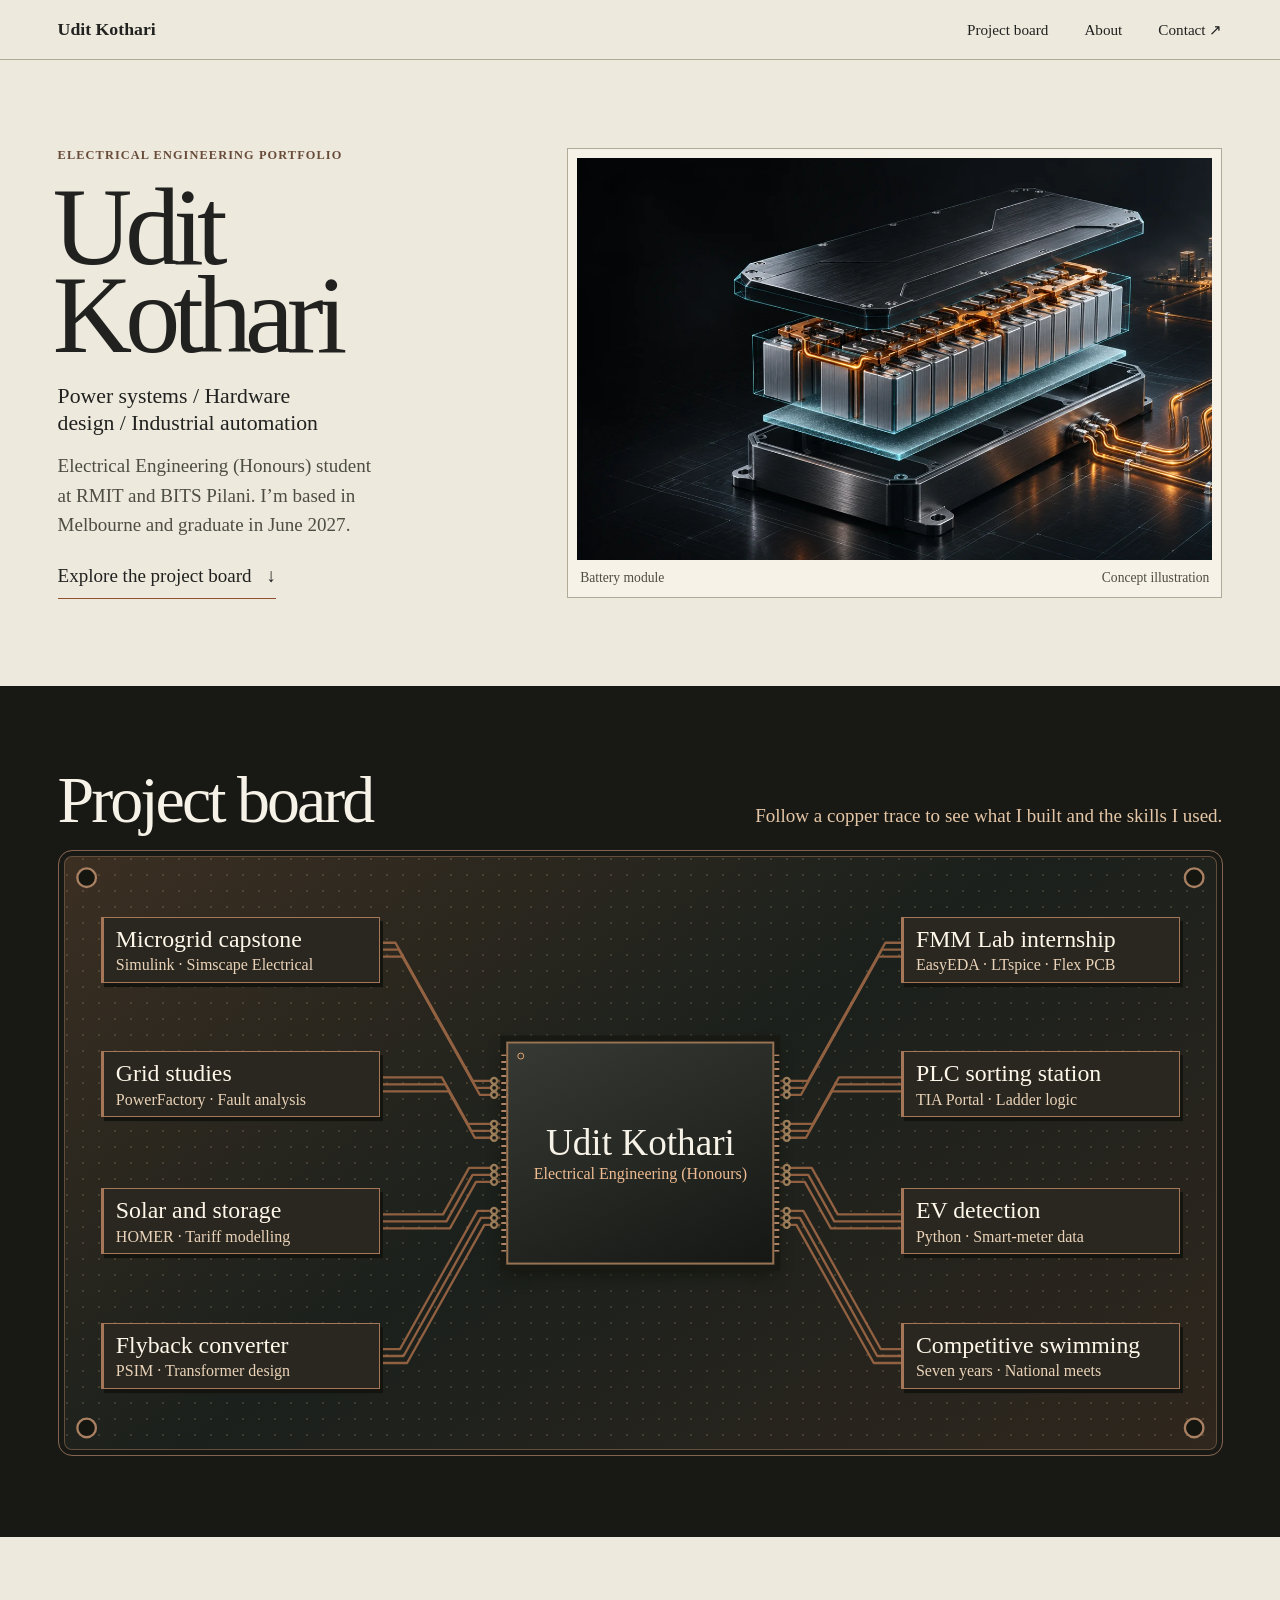
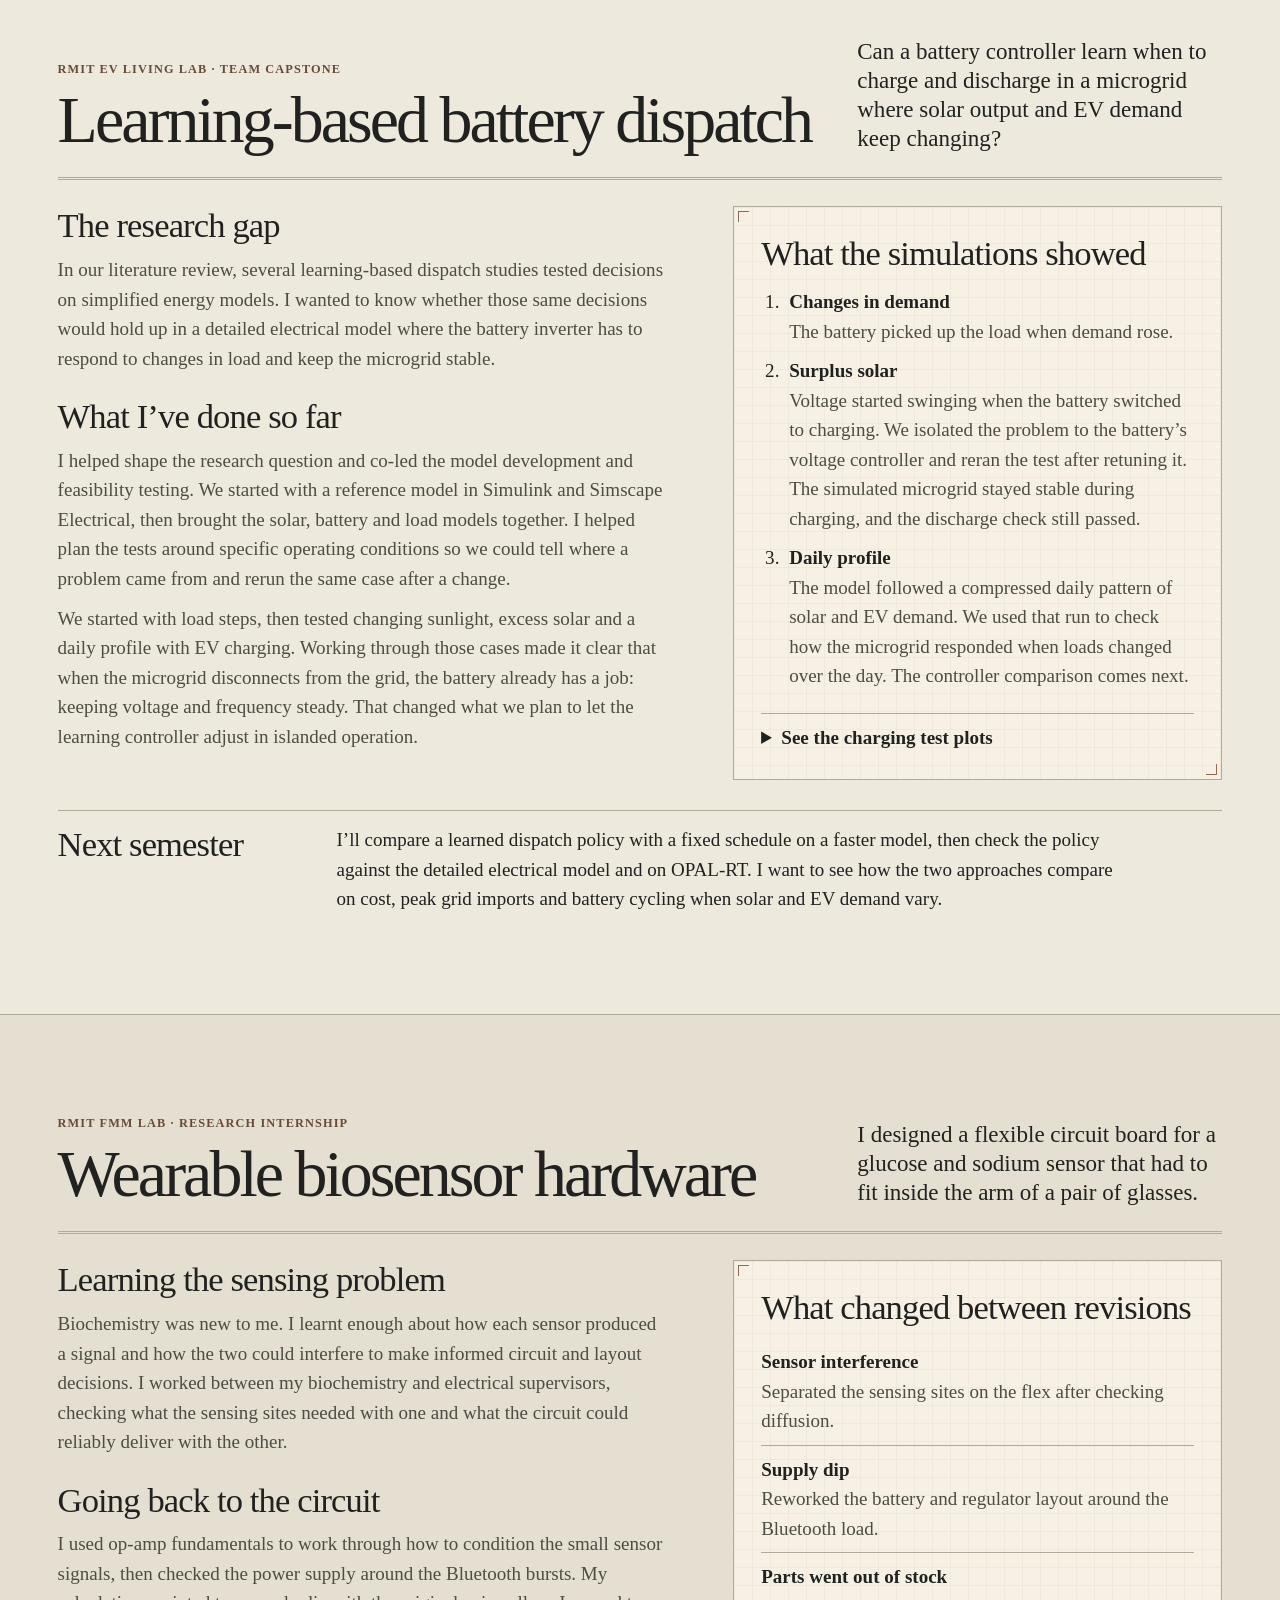
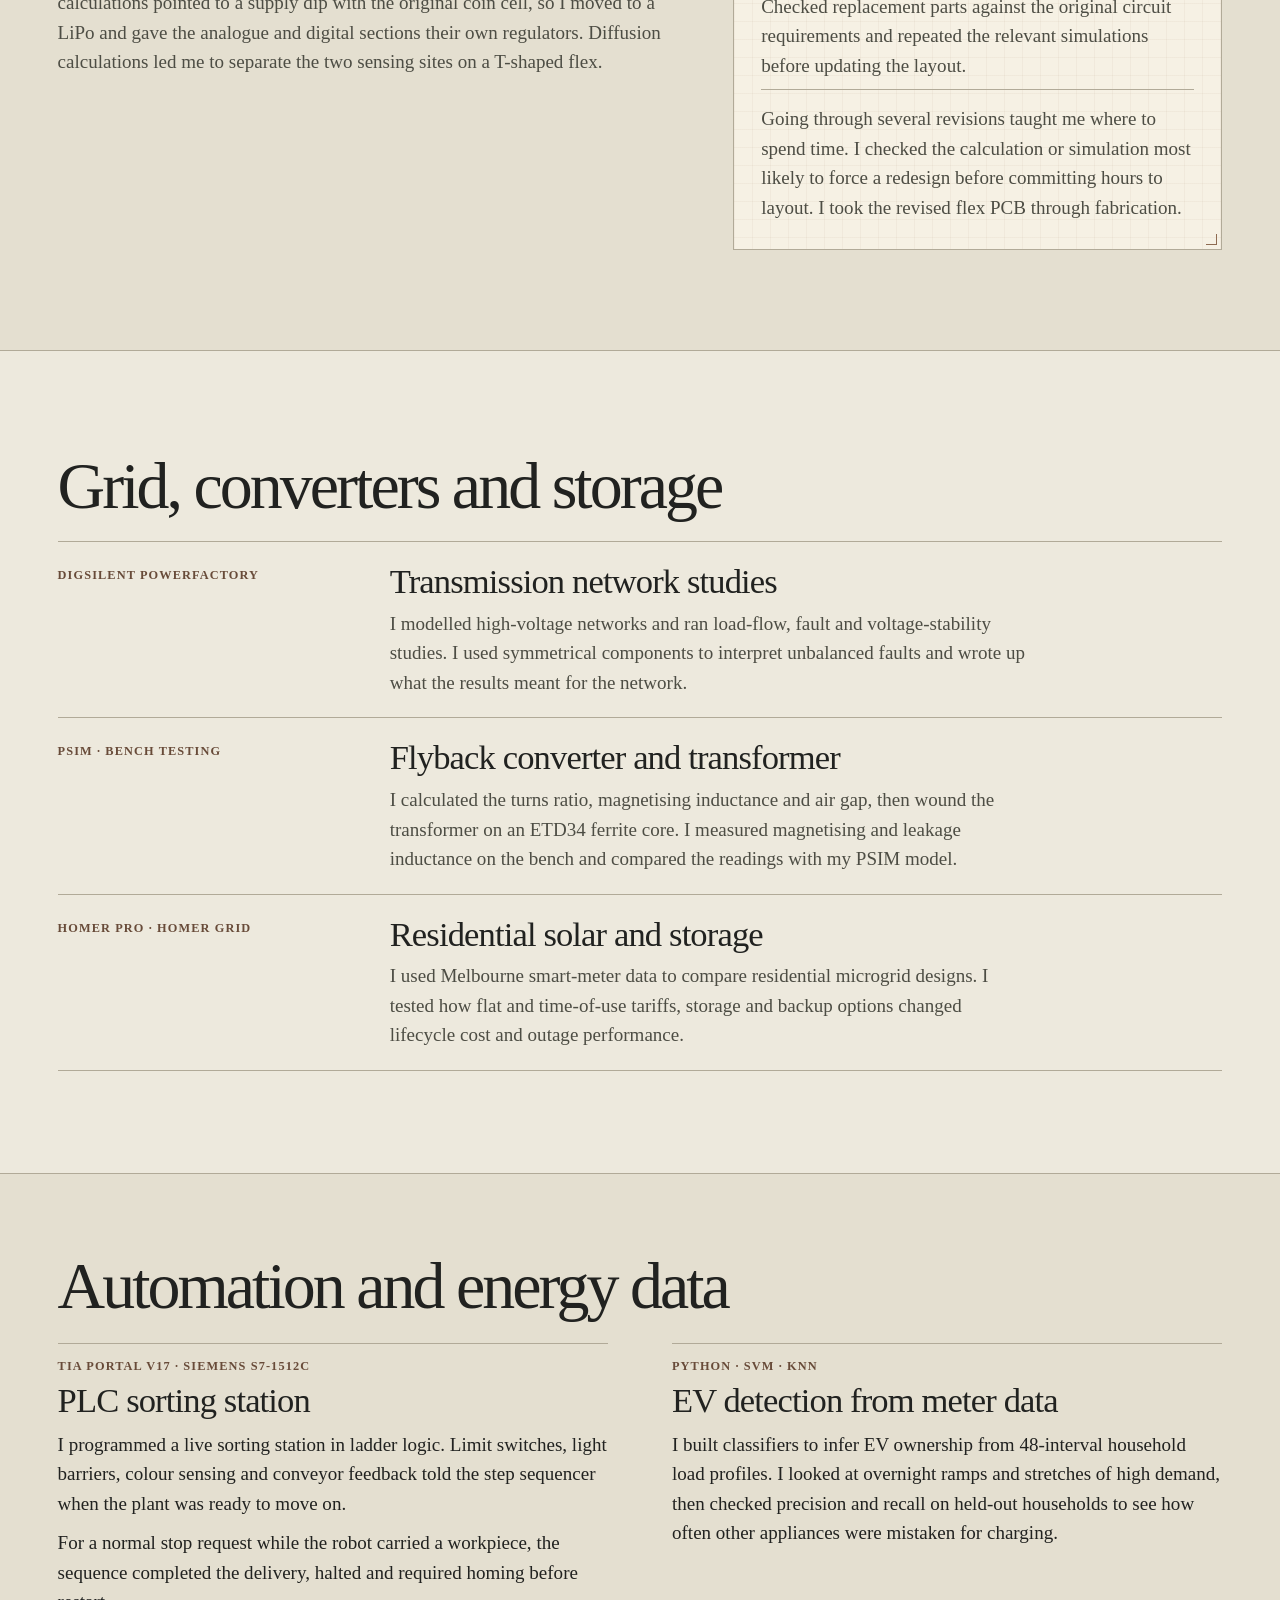
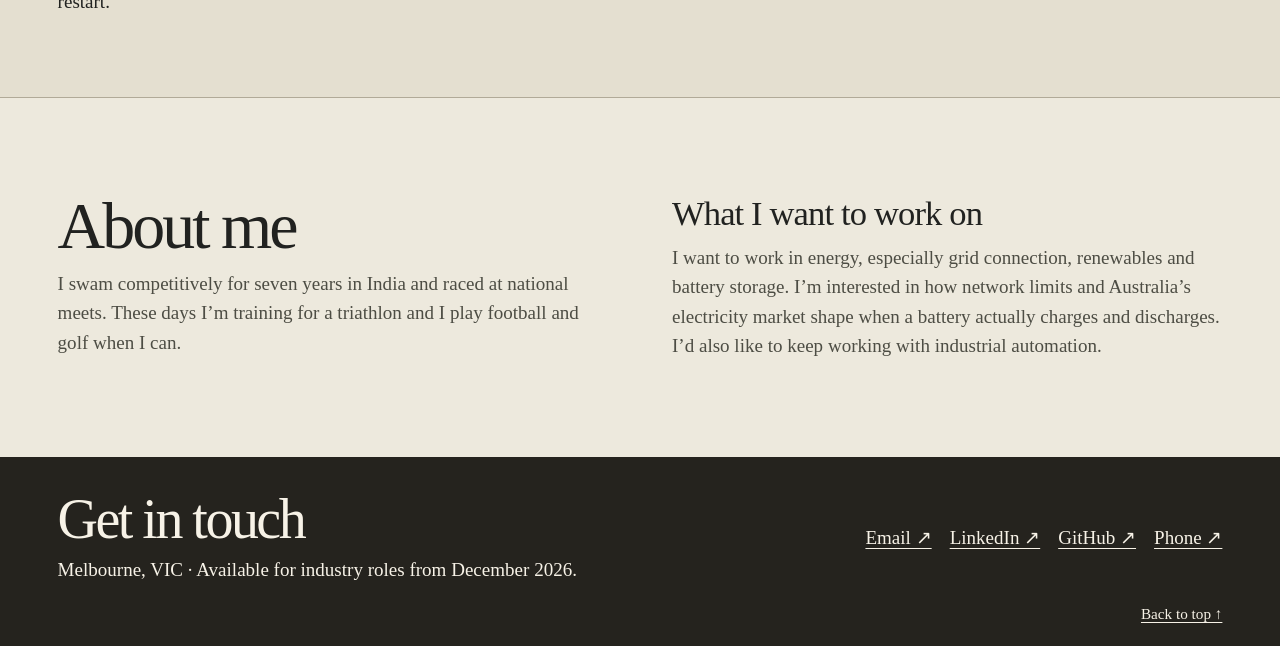
==== commit 1a79d99b: "Rename index (1).html to index.html" ====
--- a/index.html
+++ b/index.html
@@ -3,387 +3,339 @@
 <head>
   <meta charset="utf-8">
   <meta name="viewport" content="width=device-width, initial-scale=1">
-  <meta name="theme-color" content="#080809">
-  <meta name="description" content="Udit Kothari, Melbourne electrical engineering student. Selected work in microgrid control, mixed-signal hardware, industrial automation and energy data.">
+  <meta name="description" content="Udit Kothari’s electrical engineering portfolio. Microgrids, power systems, electronics and automation.">
+  <meta name="theme-color" content="#ede9dd">
   <title>Udit Kothari — Electrical Engineering Portfolio</title>
-  <link rel="preconnect" href="https://fonts.googleapis.com">
-  <link rel="preconnect" href="https://fonts.gstatic.com" crossorigin>
-  <link href="https://fonts.googleapis.com/css2?family=DM+Mono:wght@400;500&amp;family=Space+Grotesk:wght@400;500;600;700&amp;display=swap" rel="stylesheet">
-  <!-- Styles are embedded so an older stylesheet cannot mix with this release. -->
   <style>
     :root {
-      color-scheme: dark;
-      --ink: #080809;
-      --panel: #101417;
-      --white: #f0f0eb;
-      --muted: #a9b0b1;
-      --rule: #30373b;
-      --cyan: #a1e5f1;
-      --amber: #ffb76c;
-      --paper: #ebe9df;
-      --sans: "Space Grotesk", Arial, sans-serif;
-      --mono: "DM Mono", Consolas, monospace;
-    }
-    *, *::before, *::after { box-sizing: border-box; }
-    html { scroll-padding-top: 76px; background: var(--ink); }
-    @media (prefers-reduced-motion: no-preference) {
-      html { scroll-behavior: smooth; }
-    }
-    body { margin: 0; color: var(--white); font: 400 1rem/1.65 var(--sans); }
-    h1, h2, h3, p, figure, dl, dd { margin: 0; }
-    img { display: block; max-width: 100%; }
-    a { color: inherit; text-decoration: none; }
-    a:hover { color: var(--cyan); }
-    a:focus-visible, summary:focus-visible { outline: 2px solid var(--amber); outline-offset: 5px; }
-    #main:focus { outline: none; }
-    .skip { position: fixed; z-index: 8; padding: .55rem 1rem; top: .5rem; left: .5rem; color: var(--ink); background: var(--cyan); transform: translateY(-180%); }
-    .skip:focus { transform: none; color: var(--ink); }
-    .frame { width: min(1280px, 100% - clamp(36px, 10vw, 160px)); margin-inline: auto; }
-    .mono, .kicker { font: 400 .73rem/1.45 var(--mono); letter-spacing: .075em; text-transform: uppercase; }
-    .kicker { color: var(--cyan); }
-    .kicker span { display: inline-block; width: 20px; height: 1px; background: currentColor; vertical-align: middle; margin-inline: 4px; }
-    .header { position: sticky; top: 0; z-index: 6; background: rgba(8,8,9,.94); border-bottom: 1px solid var(--rule); backdrop-filter: blur(12px); }
-    .nav, .nav-links { display: flex; align-items: center; }
-    .nav { min-height: 64px; justify-content: space-between; gap: 15px; }
-    .brand { display: flex; align-items: baseline; gap: 3px; font-size: 1.55rem; font-weight: 700; letter-spacing: -.09em; }
-    .brand span { width: 6px; height: 6px; border-radius: 50%; background: var(--amber); }
-    .nav-links { gap: clamp(12px, 3.5vw, 45px); font: .8rem var(--mono); color: var(--muted); }
-    .nav-contact { color: var(--white); }
-    .nav-contact span { color: var(--amber); }
-    .cover { position: relative; isolation: isolate; overflow: hidden; border-bottom: 1px solid var(--rule); }
-    .cover-art { position: absolute; z-index: -1; right: 0; top: 0; bottom: 0; width: 87%; }
-    .cover-art img { width: 100%; height: 100%; object-fit: cover; object-position: 67% 48%; }
-    .cover-art::after { content: ""; position: absolute; inset: 0; background: linear-gradient(90deg, var(--ink), rgba(8,8,9,.92) 13%, rgba(8,8,9,.45) 36%, transparent 55%), linear-gradient(0deg, rgba(8,8,9,.95), transparent 24%); }
-    .cover-inner { padding-block: clamp(75px, 10vw, 150px) clamp(66px, 8vw, 112px); }
-    .location { display: flex; align-items: center; gap: 10px; }
-    .location i { width: 6px; height: 6px; background: var(--amber); border-radius: 50%; box-shadow: 0 0 14px var(--amber); flex: none; }
-    h1 { font-size: clamp(5.1rem, 10.25vw, 10rem); font-weight: 700; letter-spacing: -.095em; line-height: .82; margin: .19em 0 .23em -.045em; }
-    h1 span { color: var(--amber); }
-    .cover-role { font-weight: 500; font-size: clamp(1.21rem, 2.2vw, 1.70rem); letter-spacing: -.035em; }
-    .disciplines { color: #c8cecc; max-width: 40ch; font: .85rem/1.7 var(--mono); margin-top: .5rem; }
-    .disciplines b { font-weight: 400; color: var(--cyan); }
-    .button { display: inline-flex; gap: 20px; align-items: center; background: var(--cyan); color: var(--ink); padding: 12px 17px; margin-top: 26px; font: 500 .79rem/1.5 var(--mono); }
-    .button:hover { background: var(--white); color: var(--ink); }
-    .reading { position: absolute; right: max(5vw, calc((100% - 1280px) / 2)); top: 24px; color: var(--cyan); background: #0a141bcc; border: 1px solid #a1e5f160; border-left: 2px solid var(--cyan); padding: 9px 13px; font: .67rem/1.45 var(--mono); }
-    .reading:hover { background: #142832; }
-    .reading strong { display: block; font-size: .95rem; font-weight: 500; }
-    .reading small { font-size: inherit; color: #c1cbcb; }
-    .cover-footer { display: flex; justify-content: space-between; align-items: end; gap: 14px; color: #b6c2c2; padding-bottom: 18px; }
-    .art-caption { text-align: right; }
-    .index { border-bottom: 1px solid var(--rule); }
-    .index-inner { display: grid; grid-template-columns: repeat(4, minmax(0, 1fr)); }
-    .index a { display: flex; align-items: baseline; gap: 10px; padding: 17px clamp(5px, 1.5vw, 22px); border-left: 1px solid var(--rule); font-size: .91rem; }
-    .index a:last-child { border-right: 1px solid var(--rule); }
-    .index a:hover { background: #151b1e; }
-    .index a span { color: var(--amber); font: .72rem var(--mono); }
-    .report { color-scheme: light; background: var(--paper); color: #1c2425; padding-block: clamp(68px, 9vw, 126px); }
-    .report .kicker { color: #305661; }
-    .report-head { display: grid; grid-template-columns: minmax(0, 1fr) minmax(230px, .34fr); align-items: end; column-gap: 30px; row-gap: 20px; }
-    .report-head .kicker { grid-column: 1/-1; }
-    .report h2, .profile h2, .contact h2, .section-title { font-weight: 700; font-size: clamp(2.5rem, 6.15vw, 6.2rem); line-height: .98; letter-spacing: -.072em; }
-    .report h2 em { font-style: normal; color: #42636b; }
-    .report-head > p:last-child { max-width: 37ch; }
-    .specs { display: grid; grid-template-columns: repeat(3, minmax(0, 1fr)); margin-block: clamp(26px, 5vw, 64px); border-block: 1px solid #a7aaa1; }
-    .specs > div { display: flex; flex-direction: column-reverse; gap: 4px; padding: 13px clamp(6px, 2vw, 26px) 15px; border-left: 1px solid #a7aaa1; }
-    .specs > div:first-child { border-left: 0; padding-left: 0; }
-    .specs dd { font-size: clamp(1.66rem, 4.4vw, 4.1rem); font-weight: 700; line-height: 1; letter-spacing: -.07em; }
-    .specs dd span { font-size: .46em; letter-spacing: 0; font-family: var(--mono); font-weight: 400; }
-    .specs dt { font: clamp(.63rem, 1.2vw, .8rem)/1.3 var(--mono); color: #38494a; }
-    .report-grid { display: grid; grid-template-columns: minmax(0, .8fr) minmax(0, 1fr); gap: clamp(24px, 6vw, 100px); align-items: start; }
-    .report-story h3 { font-size: clamp(1.6rem, 3.2vw, 2.6rem); line-height: 1.1; letter-spacing: -.05em; }
-    .report-story p { max-width: 52ch; margin-top: 14px; }
-    .report-story .muted { color: #4b5556; }
-    .plot { min-width: 0; margin: 0; border: 1px solid #a7aaa1; padding: 9px 12px 12px; }
-    .plot legend { font: clamp(.68rem, 1.5vw, .82rem) var(--mono); padding: 0 5px; }
-    .plot input { position: absolute; width: 1px; height: 1px; opacity: 0; }
-    .plot label { display: inline-block; cursor: pointer; border: 1px solid #a7aaa1; margin: 0 3px 10px 0; padding: 8px 10px; font: .72rem/1.35 var(--mono); }
-    .plot input:focus-visible + label, .plot a:focus-visible { outline: 2px solid #2c575f; outline-offset: 2px; }
-    .plot input:checked + label { background: #213a3f; color: #fff; border-color: #213a3f; }
-    .plot figure { display: none; }
-    #original:checked ~ .original, #retuned:checked ~ .retuned { display: block; }
-    .plot img { width: 100%; height: auto; background: white; }
-    .plot a { display: block; }
-    .plot figcaption { font: .73rem/1.45 var(--mono); padding-top: 8px; }
-    .next { display: grid; grid-template-columns: minmax(0, .38fr) minmax(0, 1fr); gap: 10px 24px; border-top: 1px solid #a7aaa1; margin-top: 30px; padding-top: 18px; }
-    .next > p:last-child { max-width: 80ch; }
-    .work, .skills { padding-block: clamp(60px, 8vw, 110px); }
-    .section-title { font-size: clamp(2.2rem, 5vw, 4.8rem); margin-bottom: 22px; }
-    .study { display: grid; grid-template-columns: minmax(0, .75fr) minmax(0, 1fr); align-items: center; gap: clamp(20px, 5vw, 80px); border-top: 1px solid var(--rule); padding-block: clamp(22px, 4vw, 52px); }
-    .study:nth-of-type(even) .study-art { order: 2; }
-    .study-text h3 { font-size: clamp(1.8rem, 3.8vw, 3.5rem); font-weight: 600; line-height: 1.02; letter-spacing: -.06em; margin-block: .22em .36em; }
-    .study-text > p:not(.kicker), details p, .secondary dd, .profile p:not(.kicker), .contact p:not(.kicker) { color: var(--muted); }
-    .study-text strong { color: var(--white); }
-    .study-art { min-height: 252px; position: relative; display: flex; flex-direction: column; justify-content: space-between; overflow: hidden; padding: 16px 20px; border: 1px solid var(--rule); background-color: #131a1c; background-image: linear-gradient(#829a9c14 1px,transparent 1px), linear-gradient(90deg,#829a9c14 1px,transparent 1px); background-size: 18px 18px; }
-    .art-note { z-index: 1; color: var(--cyan); }
-    .art-value { z-index: 1; font-size: clamp(3.7rem, 7vw, 6.2rem); line-height: 1; font-weight: 700; letter-spacing: -.085em; }
-    .art-value small { font: .24em var(--mono); letter-spacing: 0; }
-    .board-art { isolation: isolate; background-color: #1c1611; }
-    .board-art .art-note { color: var(--amber); }
-    .board-art .art-value { color: #ffd1a1; }
-    .board-wing, .board-stem, .board-chip { position: absolute; z-index: -1; border: 1px solid #bd7747; background: repeating-linear-gradient(0deg, #301b10 0 8px, #e0915485 9px, #301b10 10px 14px); transform: rotate(-34deg); box-shadow: 0 0 18px #f29e4235; }
-    .board-wing { top: 27%; left: 14%; width: 78%; height: 29%; border-radius: 26px; }
-    .board-stem { top: 47%; left: 46%; width: 27%; height: 67%; border-radius: 9px; }
-    .board-chip { z-index: 0; top: 41%; left: 51%; width: 18%; height: 22%; background: #2c2520; border: 2px dotted #eab88b; }
-    .sequencer ol { margin: 14px 0 0; padding: 0; list-style: none; display: grid; gap: 13px; color: #d9e2df; counter-reset: states; }
-    .sequencer li { display: flex; gap: 9px; align-items: center; min-height: 35px; border: 1px solid #4e6260; background: #101a1b; padding: 6px 10px; font: .77rem/1.3 var(--mono); position: relative; }
-    .sequencer li::before { counter-increment: states; content: "0" counter(states); color: var(--cyan); }
-    .sequencer li + li::after { content: ""; position: absolute; left: 17px; height: 14px; bottom: 100%; border-left: 1px solid #4e6260; }
-    .load-art p { font: .78rem/1.6 var(--mono); color: var(--muted); }
-    summary { cursor: pointer; color: var(--cyan); font: .79rem/1.5 var(--mono); padding-block: 12px; }
-    summary:hover { color: var(--white); }
-    .study-text details { margin-top: 13px; border-top: 1px solid var(--rule); }
-    .secondary { border-block: 1px solid var(--rule); }
-    .secondary dl { padding-block: 0 12px; }
-    .secondary dl div { display: grid; grid-template-columns: minmax(0,.6fr) minmax(0,1fr); gap: 7px 20px; padding-block: 10px; }
-    .profile { background: #101619; border-block: 1px solid var(--rule); padding-block: clamp(54px, 8vw, 94px); }
-    .profile-grid { display: grid; grid-template-columns: minmax(0,1.2fr) minmax(0,1fr); gap: clamp(22px, 7vw, 100px); }
-    .profile h2 { font-size: clamp(2.5rem, 6vw, 5.5rem); margin-block: .13em .3em; }
-    .profile p + p { margin-top: 12px; }
-    .profile aside { border-left: 1px solid #425458; padding-left: clamp(16px, 4vw, 45px); }
-    .profile h3 { font-size: clamp(1.6rem, 3.4vw, 3.4rem); line-height: 1; letter-spacing: -.06em; margin-block: .3em .45em; }
-    .layers > div { display: grid; grid-template-columns: minmax(0,.5fr) minmax(0,1fr); align-items: center; gap: 4px 18px; padding: 13px 14px; border: 1px solid var(--rule); border-left: 4px solid var(--c, #d6a36d); }
-    .layers > div + div { border-top: 0; }
-    .layers > div:nth-child(2) { --c: #699fda; }
-    .layers > div:nth-child(3) { --c: #73b79d; }
-    .layers > div:nth-child(4) { --c: #b28dd3; }
-    .layers dd { color: var(--muted); font: .8rem/1.6 var(--mono); }
-    .dimension { display: flex; gap: 12px; align-items: center; justify-content: center; text-align: center; color: var(--muted); margin-top: 12px; }
-    .dimension::before, .dimension::after { content: ""; flex: 1; border-top: 1px solid var(--rule); }
-    .contact { background: #111619; border-top: 1px solid var(--rule); }
-    .contact-inner { display: grid; grid-template-columns: minmax(0,1fr) minmax(0,.65fr); gap: 28px clamp(22px,7vw,100px); padding-top: clamp(45px, 7vw, 94px); }
-    .contact h2 { font-size: clamp(2.7rem, 7.4vw, 7rem); margin: .15em 0 .21em; }
-    .contact-inner > div:first-child p:last-child { max-width: 44ch; }
-    .contact-links a { display: flex; justify-content: space-between; gap: 10px; border-bottom: 1px solid var(--rule); padding-block: 10px; overflow-wrap: anywhere; }
-    .contact-links span { color: var(--amber); }
-    .foot { display: flex; justify-content: space-between; gap: 10px; grid-column: 1/-1; color: var(--muted); padding-block: 16px; border-top: 1px solid var(--rule); }
-    @media (max-width: 900px) {
-      .report-head { grid-template-columns: 1fr; row-gap: 12px; }
-      .report-head > p:last-child { max-width: 65ch; }
-      .cover-art { width: 100%; }
-      .cover-art img { object-position: 61% 50%; }
-    }
-    @media (max-width: 650px) {
-      html { scroll-padding-top: 65px; }
-      .nav { min-height: 54px; }
-      .nav-links { font-size: .72rem; }
-      .cover { display: flex; flex-direction: column; }
-      .cover-inner { order: -1; padding-block: 38px 10px; }
-      h1 { font-size: clamp(4.8rem, 14.8vw, 6.2rem); }
-      .cover-art { position: relative; width: 100%; height: clamp(198px, 52vw, 325px); margin-top: 5px; }
-      .cover-art img { object-position: 73% 50%; }
-      .cover-art::after { background: linear-gradient(180deg, var(--ink), transparent 25%, transparent 75%, var(--ink)); }
-      .reading { display: none; }
-      .cover-footer { padding-bottom: 12px; }
-      .cover-footer .mono { font-size: .59rem; }
-      .index-inner { grid-template-columns: repeat(2, minmax(0, 1fr)); }
-      .index a { padding-block: 10px; font-size: .77rem; }
-      .index a:nth-child(-n + 2) { border-bottom: 1px solid var(--rule); }
-      .index a:nth-child(even) { border-right: 1px solid var(--rule); }
-      .report-grid, .next, .study, .profile-grid, .contact-inner, .secondary dl div { grid-template-columns: 1fr; }
-      .study:nth-of-type(even) .study-art { order: 0; }
-      .study-art { min-height: 185px; }
-      .layers > div { grid-template-columns: 1fr; }
+      --paper:#ede9dd; --white:#f7f2e7; --ink:#212220; --muted:#4d4d44;
+      --rule:#b1aa98; --board:#1e201c; --copper:#e1a36e; --trace:#b3744d;
+      font-family:"Times New Roman", Times, serif; color:var(--ink); background:var(--paper);
+    }
+    *, *::before, *::after { box-sizing:border-box; }
+    html { scroll-padding-top:72px; }
+    body { margin:0; font:400 clamp(1.06rem,1.55vw,1.19rem)/1.55 "Times New Roman",Times,serif; }
+    h1,h2,h3,p,figure,dl,dd { margin:0; }
+    a { color:inherit; text-underline-offset:.2em; }
+    img { display:block; max-width:100%; height:auto; }
+    :focus-visible { outline:2px solid #92512e; outline-offset:4px; }
+    #main:focus { outline:0; }
+    .frame { width:min(1240px,100% - clamp(34px,9vw,132px)); margin-inline:auto; }
+    .skip { position:fixed; top:8px; left:8px; z-index:5; padding:9px 16px; background:var(--white); transform:translateY(-150%); }
+    .skip:focus { transform:none; }
+    .mast { position:sticky; top:0; z-index:4; background:var(--paper); border-bottom:1px solid var(--rule); }
+    .nav,.nav > div { display:flex; align-items:center; gap:clamp(12px,3vw,36px); }
+    .nav { justify-content:space-between; min-height:59px; }
+    .nav a { text-decoration:none; white-space:nowrap; font-size:.95rem; }
+    .nav a:hover { text-decoration:underline; }
+    .nav .sign { font-weight:bold; font-size:1.11rem; }
+    .hero { display:grid; grid-template-columns:minmax(0,.68fr) minmax(0,1fr); align-items:center; gap:clamp(24px,5vw,78px); padding-block:clamp(44px,6.8vw,96px); }
+    .label { text-transform:uppercase; letter-spacing:.09em; font-size:.77rem; font-weight:bold; color:#684b39; line-height:1.4; }
+    h1 { font-size:clamp(4.4rem,8.6vw,8.1rem); font-weight:400; line-height:.8; letter-spacing:-.063em; margin:.17em 0 .22em -.045em; }
+    .scope { font-size:clamp(1.09rem,1.7vw,1.42rem); line-height:1.24; text-wrap:balance; }
+    .intro { max-width:34ch; margin-top:14px; color:var(--muted); }
+    .action { display:inline-flex; align-items:center; gap:15px; padding:8px 0; margin-top:13px; text-decoration:none; border-bottom:1px solid #92512e; }
+    .action:hover { color:#89401f; }
+    .cover { padding:9px; border:1px solid var(--rule); position:relative; background:var(--white); }
+    .cover img { aspect-ratio:1.58; object-fit:cover; object-position:70% center; width:100%; }
+    .cover figcaption { display:flex; justify-content:space-between; gap:10px; padding:7px 3px 0; font-size:.85rem; color:var(--muted); }
+    .board-section { background:#181915; color:var(--white); padding-block:clamp(40px,6.4vw,88px); }
+    .board-head { display:flex; justify-content:space-between; align-items:baseline; flex-wrap:wrap; gap:8px 18px; margin-bottom:17px; }
+    h2 { font-weight:400; font-size:clamp(2.5rem,5.15vw,5rem); line-height:.98; letter-spacing:-.045em; }
+    .board-head p { color:#e5c6a6; }
+    .pcb {
+      position:relative; isolation:isolate; container-type:inline-size;
+      aspect-ratio:1000/520; border:1px solid #83654f; border-radius:14px; background-color:#24241e;
+      background-image:radial-gradient(circle,#d9ab7130 .8px,transparent 1px),linear-gradient(145deg,#3c2f22,#1b201c 48%,#30271e);
+      background-size:16px 16px,auto; box-shadow:inset 0 0 0 5px #181915,inset 0 0 0 6px #634e3c;
+    }
+    .traces { width:100%; height:100%; inset:0; position:absolute; z-index:-1; }
+    .route { stroke:var(--trace); stroke-width:2; fill:none; stroke-linejoin:round; stroke-linecap:round; opacity:.77; }
+    .route .via { fill:#171713; stroke:#d0a475; }
+    .pcb .pad { display:block; position:absolute; width:24%; text-decoration:none; top:var(--y); transform:translateY(-50%); padding:8px 12px; background:#292720; border:1px solid #a57758; border-left:3px solid #a57758; line-height:1.1; box-shadow:3px 4px 0 #14140f; }
+    .pad.left { left:3.6%; }
+    .pad.right { right:3.6%; }
+    .pad b { display:block; font-weight:normal; color:#fff7e9; font-size:clamp(1rem,2.05cqw,1.5rem); }
+    .pad small { display:block; margin-top:4px; color:#ead3b8; font-size:clamp(.84rem,1.4cqw,1rem); }
+    .pad:hover,.pad:focus-visible { background:#543927; border-color:#f0bf91; color:white; }
+    .pcb a:focus-visible { outline-color:#ffe0ad; }
+    .chip {
+      display:grid; place-content:center; text-align:center; gap:2px; position:absolute; left:50%; top:50%;
+      transform:translate(-50%,-50%); width:23%; aspect-ratio:1.2; padding:10px;
+      background:linear-gradient(155deg,#373a34,#141713); border:2px solid #977354;
+      box-shadow:0 0 0 6px #191914,0 9px 17px #12140d; text-decoration:none;
+    }
+    .chip::before { content:""; width:7px; height:7px; border:1px solid var(--copper); border-radius:50%; position:absolute; top:9px; left:9px; }
+    .chip::after {
+      content:""; position:absolute; pointer-events:none; inset:5% -7px;
+      background:repeating-linear-gradient(0deg,#ad8265 0 2px,transparent 2px 7px) left/5px 100% no-repeat,
+                 repeating-linear-gradient(0deg,#ad8265 0 2px,transparent 2px 7px) right/5px 100% no-repeat;
+    }
+    .chip strong { font-size:clamp(1.2rem,3.2cqw,2.7rem); font-weight:normal; line-height:1.03; }
+    .chip small { color:#efbc92; font-size:clamp(.83rem,1.45cqw,1rem); line-height:1.1; }
+    .chip:hover { border-color:#ffe0ad; }
+    .pcb:has(.pad-0:is(:hover,:focus-visible)) .route-0,
+    .pcb:has(.pad-1:is(:hover,:focus-visible)) .route-1,
+    .pcb:has(.pad-2:is(:hover,:focus-visible)) .route-2,
+    .pcb:has(.pad-3:is(:hover,:focus-visible)) .route-3,
+    .pcb:has(.pad-4:is(:hover,:focus-visible)) .route-4,
+    .pcb:has(.pad-5:is(:hover,:focus-visible)) .route-5,
+    .pcb:has(.pad-6:is(:hover,:focus-visible)) .route-6,
+    .pcb:has(.pad-7:is(:hover,:focus-visible)) .route-7 { stroke:#ffdda0; opacity:1; }
+    @media(prefers-reduced-motion:no-preference) {
+      html { scroll-behavior:smooth; }
+      .route { transition:opacity .2s,stroke .2s; }
+    }
+    .sheet { padding-block:clamp(52px,7.8vw,105px); border-bottom:1px solid var(--rule); }
+    .sheet-header { display:grid; grid-template-columns:minmax(0,1.55fr) minmax(0,.75fr); align-items:end; gap:18px 45px; border-bottom:3px double var(--rule); padding-bottom:25px; }
+    .sheet-header .label { margin-bottom:10px; }
+    .sheet-header > p { font-size:clamp(1.14rem,1.8vw,1.46rem); line-height:1.25; }
+    .sheet-columns { display:grid; grid-template-columns:minmax(0,1fr) minmax(0,.8fr); gap:clamp(26px,5vw,78px); align-items:start; padding-top:26px; }
+    h3 { font-weight:normal; font-size:clamp(1.4rem,2.7vw,2.3rem); line-height:1.12; letter-spacing:-.025em; }
+    .narrative section + section { margin-top:24px; }
+    .narrative p,.practice p:not(.label),.about p { margin-top:10px; max-width:65ch; }
+    .narrative p,.about p,.ledger-row p:not(.label) { color:var(--muted); }
+    .drawing { padding:clamp(15px,3vw,27px); border:1px solid var(--rule); background-color:#f6f1e4; background-image:linear-gradient(#a1846a12 1px,transparent 1px),linear-gradient(90deg,#a1846a12 1px,transparent 1px); background-size:18px 18px; position:relative; }
+    .drawing::before,.drawing::after { content:""; width:11px; height:11px; position:absolute; border-color:#8e6b51; border-style:solid; }
+    .drawing::before { left:4px; top:4px; border-width:1px 0 0 1px; }
+    .drawing::after { right:4px; bottom:4px; border-width:0 1px 1px 0; }
+    .test-log { padding:0 0 0 23px; margin:14px 0 7px; }
+    .test-log li { padding:0 0 10px 5px; }
+    .test-log strong,.test-log span { display:block; }
+    .test-log span,.iterations dd,.iterations p { color:var(--muted); }
+    .plots { border-top:1px solid var(--rule); margin-top:12px; }
+    summary { cursor:pointer; padding:9px 0 0; font-weight:bold; }
+    .plot-pair { display:grid; gap:14px; margin-top:12px; }
+    .plot-pair img { width:100%; border:1px solid var(--rule); }
+    .plot-pair figcaption { font-size:.97rem; margin-top:4px; }
+    .next { display:grid; grid-template-columns:minmax(150px,.29fr) minmax(0,1fr); gap:8px 22px; border-top:1px solid var(--rule); margin-top:30px; padding-top:14px; }
+    .next p { max-width:83ch; }
+    .lab { background:#e4dfd0; }
+    .iterations dl { margin-block:11px 14px; }
+    .iterations dl > div { padding:9px 0; border-bottom:1px solid var(--rule); }
+    .iterations dt { font-weight:bold; }
+    .power { padding-block:clamp(54px,8vw,105px); }
+    .power h2 { margin-bottom:23px; }
+    .ledger-row { display:grid; grid-template-columns:minmax(0,.37fr) minmax(0,1fr); gap:12px 24px; border-top:1px solid var(--rule); padding-block:20px; }
+    .ledger-row:last-child { border-bottom:1px solid var(--rule); }
+    .ledger-row h3 { margin-bottom:8px; }
+    .ledger-row > .label { margin-top:5px; }
+    .ledger-row p { max-width:67ch; }
+    .practice { background:#e4dfd0; border-block:1px solid var(--rule); padding-block:clamp(45px,6.4vw,80px); }
+    .practice-grid,.about,.contact { display:grid; grid-template-columns:repeat(2,minmax(0,1fr)); gap:18px clamp(24px,5vw,72px); }
+    .practice-grid { margin-top:24px; }
+    .practice-grid article { border-top:1px solid var(--rule); padding-top:14px; }
+    .practice-grid h3 { margin-top:6px; }
+    .about { padding-block:clamp(46px,7.5vw,100px); }
+    footer { background:#25231e; color:var(--white); padding-block:35px 20px; }
+    .contact { align-items:center; }
+    .contact h2 { font-size:clamp(2.2rem,5vw,3.5rem); margin-bottom:8px; }
+    .contact nav { display:flex; flex-wrap:wrap; justify-content:flex-end; gap:8px 18px; }
+    .back { grid-column:1/-1; justify-self:end; font-size:.95rem; }
+    .sheet:target .sheet-header,.ledger-row:target,.practice article:target { border-color:#91522f; }
+    @media(max-width:760px) {
+      .hero,.sheet-header,.sheet-columns,.practice-grid,.about,.contact { grid-template-columns:1fr; }
+      .hero { gap:22px; }
+      h1 br { display:none; }
+      h1 { font-size:clamp(3.55rem,11.5vw,5.5rem); margin-block:12px 15px; }
+      .cover img { aspect-ratio:1.8; }
+      .pcb { aspect-ratio:auto; display:grid; grid-template-columns:repeat(2,minmax(0,1fr)); gap:9px 12px; padding:16px; }
+      .traces { display:none; }
+      .pcb .pad,.chip { position:relative; width:auto; inset:auto; transform:none; }
+      .pcb .pad { padding:9px 7px; }
+      .chip { grid-column:1/-1; width:min(220px,100%); min-height:80px; aspect-ratio:auto; margin:5px auto 14px; }
+      .chip::after { inset:100% auto auto 50%; height:12px; width:1px; background:var(--copper); }
+      .contact nav { justify-content:flex-start; }
+      .back { justify-self:start; }
+    }
+    @media(max-width:470px) {
+      .nav,.nav > div { gap:9px; }
+      .nav a,.nav .sign { font-size:.85rem; }
+      .next,.ledger-row { grid-template-columns:1fr; gap:5px; }
     }
   </style>
 </head>
 <body>
   <a class="skip" href="#main">Skip to content</a>
-  <header class="header">
+  <header class="mast">
     <nav class="frame nav" aria-label="Main navigation">
-      <a href="#top" class="brand" aria-label="Udit Kothari, home">UK<span></span></a>
-      <div class="nav-links">
-        <a href="#work">Work</a>
-        <a href="#about">About</a>
-        <a href="#stack">Skills</a>
-        <a class="nav-contact" href="#contact">Contact <span aria-hidden="true">↗</span></a>
-      </div>
+      <a class="sign" href="#top">Udit Kothari</a>
+      <div><a href="#work">Project board</a><a href="#about">About</a><a href="#contact">Contact ↗</a></div>
     </nav>
   </header>
   <main id="main" tabindex="-1">
-    <section class="cover" id="top" aria-labelledby="title">
-      <div class="cover-art">
-        <img src="assets/battery-blueprint.webp" width="1536" height="768" fetchpriority="high" alt="">
-      </div>
-      <div class="frame cover-inner">
-        <p class="kicker location"><i aria-hidden="true"></i> Melbourne, VIC · RMIT × BITS Pilani</p>
-        <h1 id="title">Udit<br>Kothari<span>.</span></h1>
-        <p class="cover-role">Electrical engineering portfolio</p>
-        <p class="disciplines">Power systems <b>/</b> Hardware design <b>/</b> Industrial automation</p>
-        <a class="button" href="#work">Explore selected work <span aria-hidden="true">↓</span></a>
-      </div>
-      <a class="reading" href="#battery-dispatch">
-        <span>CAPSTONE SIMULATION ↘</span>
-        <strong>49.92–50.06 Hz</strong>
-        <small>Compressed daily-profile run</small>
-      </a>
-      <div class="frame cover-footer">
-        <p class="mono">Honours · June 2027</p>
-        <span class="art-caption mono">Solid-state battery · Concept illustration</span>
-      </div>
-    </section>
-
-    <nav class="index" aria-label="Project index">
-      <div class="frame index-inner">
-        <a href="#battery-dispatch"><span>01</span> Microgrid control</a>
-        <a href="#biosensor"><span>02</span> Wearable hardware</a>
-        <a href="#plc"><span>03</span> PLC automation</a>
-        <a href="#ev-load"><span>04</span> EV load detection</a>
-      </div>
-    </nav>
-
-    <section class="report" id="work" aria-labelledby="capstone-title">
+    <section class="frame hero" id="top" aria-labelledby="name">
+      <div class="identity">
+        <p class="label">Electrical engineering portfolio</p>
+        <h1 id="name">Udit<br> Kothari</h1>
+        <p class="scope">Power systems / Hardware design / Industrial automation</p>
+        <p class="intro">Electrical Engineering (Honours) student at RMIT and BITS Pilani. I’m based in Melbourne and graduate in June 2027.</p>
+        <a class="action" href="#work">Explore the project board <span aria-hidden="true">↓</span></a>
+      </div>
+      <figure class="cover">
+        <img src="[data-uri]" width="1536" height="768" alt="Concept illustration of an exploded battery module with copper busbars and cyan blueprint outlines." fetchpriority="high">
+        <figcaption><span>Battery module</span><span>Concept illustration</span></figcaption>
+      </figure>
+    </section>
+
+    <section class="board-section" id="work" aria-labelledby="board-title">
       <div class="frame">
-        <header class="report-head" id="battery-dispatch">
-          <p class="kicker">01 <span></span> RMIT EV Living Lab · Team capstone</p>
-          <h2 id="capstone-title">The battery held the load.<br><em>Charging shook the grid.</em></h2>
-          <p>Our capstone asks how a battery should dispatch in a microgrid with solar and EV charging. In Semester 1, we built the Simulink/Simscape model and tested the electrical behaviour that any future dispatch policy would have to work with.</p>
+        <header class="board-head">
+          <h2 id="board-title">Project board</h2>
+          <p>Follow a copper trace to see what I built and the skills I used.</p>
         </header>
-        <dl class="specs">
-          <div><dt>Simulated battery storage</dt><dd>200 <span>kWh</span></dd></div>
-          <div><dt>PV system rating</dt><dd>12 <span>kW</span></dd></div>
-          <div><dt>Modelled network</dt><dd>6.6 <span>kV</span></dd></div>
-        </dl>
-        <div class="report-grid">
-          <div class="report-story">
-            <h3>Microgrid control optimisation</h3>
-            <p>When the islanded battery absorbed surplus solar, an <strong>11.4 Hz oscillation</strong> grew in the voltage response. Diagnostic runs isolated the problem to the battery voltage loop under charging conditions.</p>
-            <p>Raising the proportional gain from <strong>0.3 to 1.0</strong> stabilised the rerun. The battery absorbed <strong>6.38 kW</strong> and frequency settled at 50 Hz in simulation. We repeated the 60 kW discharge case to check that the change held up there as well.</p>
-            <p><strong>My contribution.</strong> I co-led the engineering methodology, model iteration and feasibility testing. <span class="muted">Supervisor: Prof. Ali Morad Amani.</span></p>
+        <nav class="pcb" aria-label="Projects and experience">
+          <svg class="traces" viewBox="0 0 1000 520" aria-hidden="true" focusable="false">
+          <circle cx="23" cy="23" r="8" fill="#161611" stroke="#aa8062" stroke-width="2"/>
+          <circle cx="23" cy="497" r="8" fill="#161611" stroke="#aa8062" stroke-width="2"/>
+          <circle cx="977" cy="23" r="8" fill="#161611" stroke="#aa8062" stroke-width="2"/>
+          <circle cx="977" cy="497" r="8" fill="#161611" stroke="#aa8062" stroke-width="2"/>
+          <g class="route route-0">
+          <path d="M 263 79 H 289.0 L 355.64 198 H 386"/><circle class="via" cx="374" cy="198" r="2.6"/>
+          <path d="M 263 85 H 292.0 L 358.64 204 H 386"/><circle class="via" cx="374" cy="204" r="2.6"/>
+          <path d="M 263 91 H 295.0 L 361.64 210 H 386"/><circle class="via" cx="374" cy="210" r="2.6"/>
+          </g>
+          <g class="route route-1">
+          <path d="M 263 195 H 329.0 L 351.4 235 H 386"/><circle class="via" cx="374" cy="235" r="2.6"/>
+          <path d="M 263 201 H 332.0 L 354.4 241 H 386"/><circle class="via" cx="374" cy="241" r="2.6"/>
+          <path d="M 263 207 H 335.0 L 357.4 247 H 386"/><circle class="via" cx="374" cy="247" r="2.6"/>
+          </g>
+          <g class="route route-2">
+          <path d="M 263 313 H 330.0 L 352.4 273 H 386"/><circle class="via" cx="374" cy="273" r="2.6"/>
+          <path d="M 263 319 H 333.0 L 355.4 279 H 386"/><circle class="via" cx="374" cy="279" r="2.6"/>
+          <path d="M 263 325 H 336.0 L 358.4 285 H 386"/><circle class="via" cx="374" cy="285" r="2.6"/>
+          </g>
+          <g class="route route-3">
+          <path d="M 263 429 H 293.0 L 359.64 310 H 386"/><circle class="via" cx="374" cy="310" r="2.6"/>
+          <path d="M 263 435 H 296.0 L 362.64 316 H 386"/><circle class="via" cx="374" cy="316" r="2.6"/>
+          <path d="M 263 441 H 299.0 L 365.64 322 H 386"/><circle class="via" cx="374" cy="322" r="2.6"/>
+          </g>
+          <g class="route route-4">
+          <path d="M 737 79 H 711.0 L 644.36 198 H 614"/><circle class="via" cx="626" cy="198" r="2.6"/>
+          <path d="M 737 85 H 708.0 L 641.36 204 H 614"/><circle class="via" cx="626" cy="204" r="2.6"/>
+          <path d="M 737 91 H 705.0 L 638.36 210 H 614"/><circle class="via" cx="626" cy="210" r="2.6"/>
+          </g>
+          <g class="route route-5">
+          <path d="M 737 195 H 671.0 L 648.6 235 H 614"/><circle class="via" cx="626" cy="235" r="2.6"/>
+          <path d="M 737 201 H 668.0 L 645.6 241 H 614"/><circle class="via" cx="626" cy="241" r="2.6"/>
+          <path d="M 737 207 H 665.0 L 642.6 247 H 614"/><circle class="via" cx="626" cy="247" r="2.6"/>
+          </g>
+          <g class="route route-6">
+          <path d="M 737 313 H 670.0 L 647.6 273 H 614"/><circle class="via" cx="626" cy="273" r="2.6"/>
+          <path d="M 737 319 H 667.0 L 644.6 279 H 614"/><circle class="via" cx="626" cy="279" r="2.6"/>
+          <path d="M 737 325 H 664.0 L 641.6 285 H 614"/><circle class="via" cx="626" cy="285" r="2.6"/>
+          </g>
+          <g class="route route-7">
+          <path d="M 737 429 H 707.0 L 640.36 310 H 614"/><circle class="via" cx="626" cy="310" r="2.6"/>
+          <path d="M 737 435 H 704.0 L 637.36 316 H 614"/><circle class="via" cx="626" cy="316" r="2.6"/>
+          <path d="M 737 441 H 701.0 L 634.36 322 H 614"/><circle class="via" cx="626" cy="322" r="2.6"/>
+          </g>
+          </svg>
+          <a class="chip" href="#about"><strong>Udit Kothari</strong><small>Electrical Engineering (Honours)</small></a>
+          <a class="pad left pad-0" style="--y:16.35%" href="#battery-dispatch"><b>Microgrid capstone</b><small>Simulink · Simscape Electrical</small></a>
+          <a class="pad left pad-1" style="--y:38.65%" href="#transmission"><b>Grid studies</b><small>PowerFactory · Fault analysis</small></a>
+          <a class="pad left pad-2" style="--y:61.35%" href="#residential-microgrid"><b>Solar and storage</b><small>HOMER · Tariff modelling</small></a>
+          <a class="pad left pad-3" style="--y:83.65%" href="#flyback"><b>Flyback converter</b><small>PSIM · Transformer design</small></a>
+          <a class="pad right pad-4" style="--y:16.35%" href="#biosensor"><b>FMM Lab internship</b><small>EasyEDA · LTspice · Flex PCB</small></a>
+          <a class="pad right pad-5" style="--y:38.65%" href="#plc"><b>PLC sorting station</b><small>TIA Portal · Ladder logic</small></a>
+          <a class="pad right pad-6" style="--y:61.35%" href="#ev-load"><b>EV detection</b><small>Python · Smart-meter data</small></a>
+          <a class="pad right pad-7" style="--y:83.65%" href="#about"><b>Competitive swimming</b><small>Seven years · National meets</small></a>
+        </nav>
+      </div>
+    </section>
+
+    <article class="sheet capstone" id="battery-dispatch" aria-labelledby="capstone-title">
+      <div class="frame">
+        <header class="sheet-header">
+          <div><p class="label">RMIT EV Living Lab · Team capstone</p><h2 id="capstone-title">Learning-based battery dispatch</h2></div>
+          <p>Can a battery controller learn when to charge and discharge in a microgrid where solar output and EV demand keep changing?</p>
+        </header>
+        <div class="sheet-columns">
+          <div class="narrative">
+            <section><h3>The research gap</h3><p>In our literature review, several learning-based dispatch studies tested decisions on simplified energy models. I wanted to know whether those same decisions would hold up in a detailed electrical model where the battery inverter has to respond to changes in load and keep the microgrid stable.</p></section>
+            <section><h3>What I’ve done so far</h3><p>I helped shape the research question and co-led the model development and feasibility testing. We started with a reference model in Simulink and Simscape Electrical, then brought the solar, battery and load models together. I helped plan the tests around specific operating conditions so we could tell where a problem came from and rerun the same case after a change.</p><p>We started with load steps, then tested changing sunlight, excess solar and a daily profile with EV charging. Working through those cases made it clear that when the microgrid disconnects from the grid, the battery already has a job: keeping voltage and frequency steady. That changed what we plan to let the learning controller adjust in islanded operation.</p></section>
           </div>
-          <fieldset class="plot">
-            <legend>Surplus PV charging · Scenario 7</legend>
-            <input type="radio" name="scenario" id="original" checked>
-            <label for="original">Original gains</label>
-            <input type="radio" name="scenario" id="retuned">
-            <label for="retuned">After retuning</label>
-            <figure class="original">
-              <a href="assets/charging-original.webp" aria-label="Open full-size original gains plot">
-                <img src="assets/charging-original.webp" width="537" height="451" loading="lazy" alt="Simulation plot showing growing voltage oscillation and falling frequency with the original gains.">
-              </a>
-              <figcaption>Fig. 13 · An oscillation grows after about 15 seconds.</figcaption>
-            </figure>
-            <figure class="retuned">
-              <a href="assets/charging-retuned.webp" aria-label="Open full-size retuned gains plot">
-                <img src="assets/charging-retuned.webp" width="537" height="451" loading="lazy" alt="Simulation plot showing battery charging with bounded bus voltage and frequency after retuning.">
-              </a>
-              <figcaption>Fig. 14 · The battery absorbs 6.38 kW with the retuned loop.</figcaption>
-            </figure>
-          </fieldset>
+          <aside class="drawing result" aria-labelledby="test-title">
+            <h3 id="test-title">What the simulations showed</h3>
+            <ol class="test-log">
+              <li><strong>Changes in demand</strong><span>The battery picked up the load when demand rose.</span></li>
+              <li><strong>Surplus solar</strong><span>Voltage started swinging when the battery switched to charging. We isolated the problem to the battery’s voltage controller and reran the test after retuning it. The simulated microgrid stayed stable during charging, and the discharge check still passed.</span></li>
+              <li><strong>Daily profile</strong><span>The model followed a compressed daily pattern of solar and EV demand. We used that run to check how the microgrid responded when loads changed over the day. The controller comparison comes next.</span></li>
+            </ol>
+            <details class="plots">
+              <summary>See the charging test plots</summary>
+              <div class="plot-pair">
+                <figure><img src="[data-uri]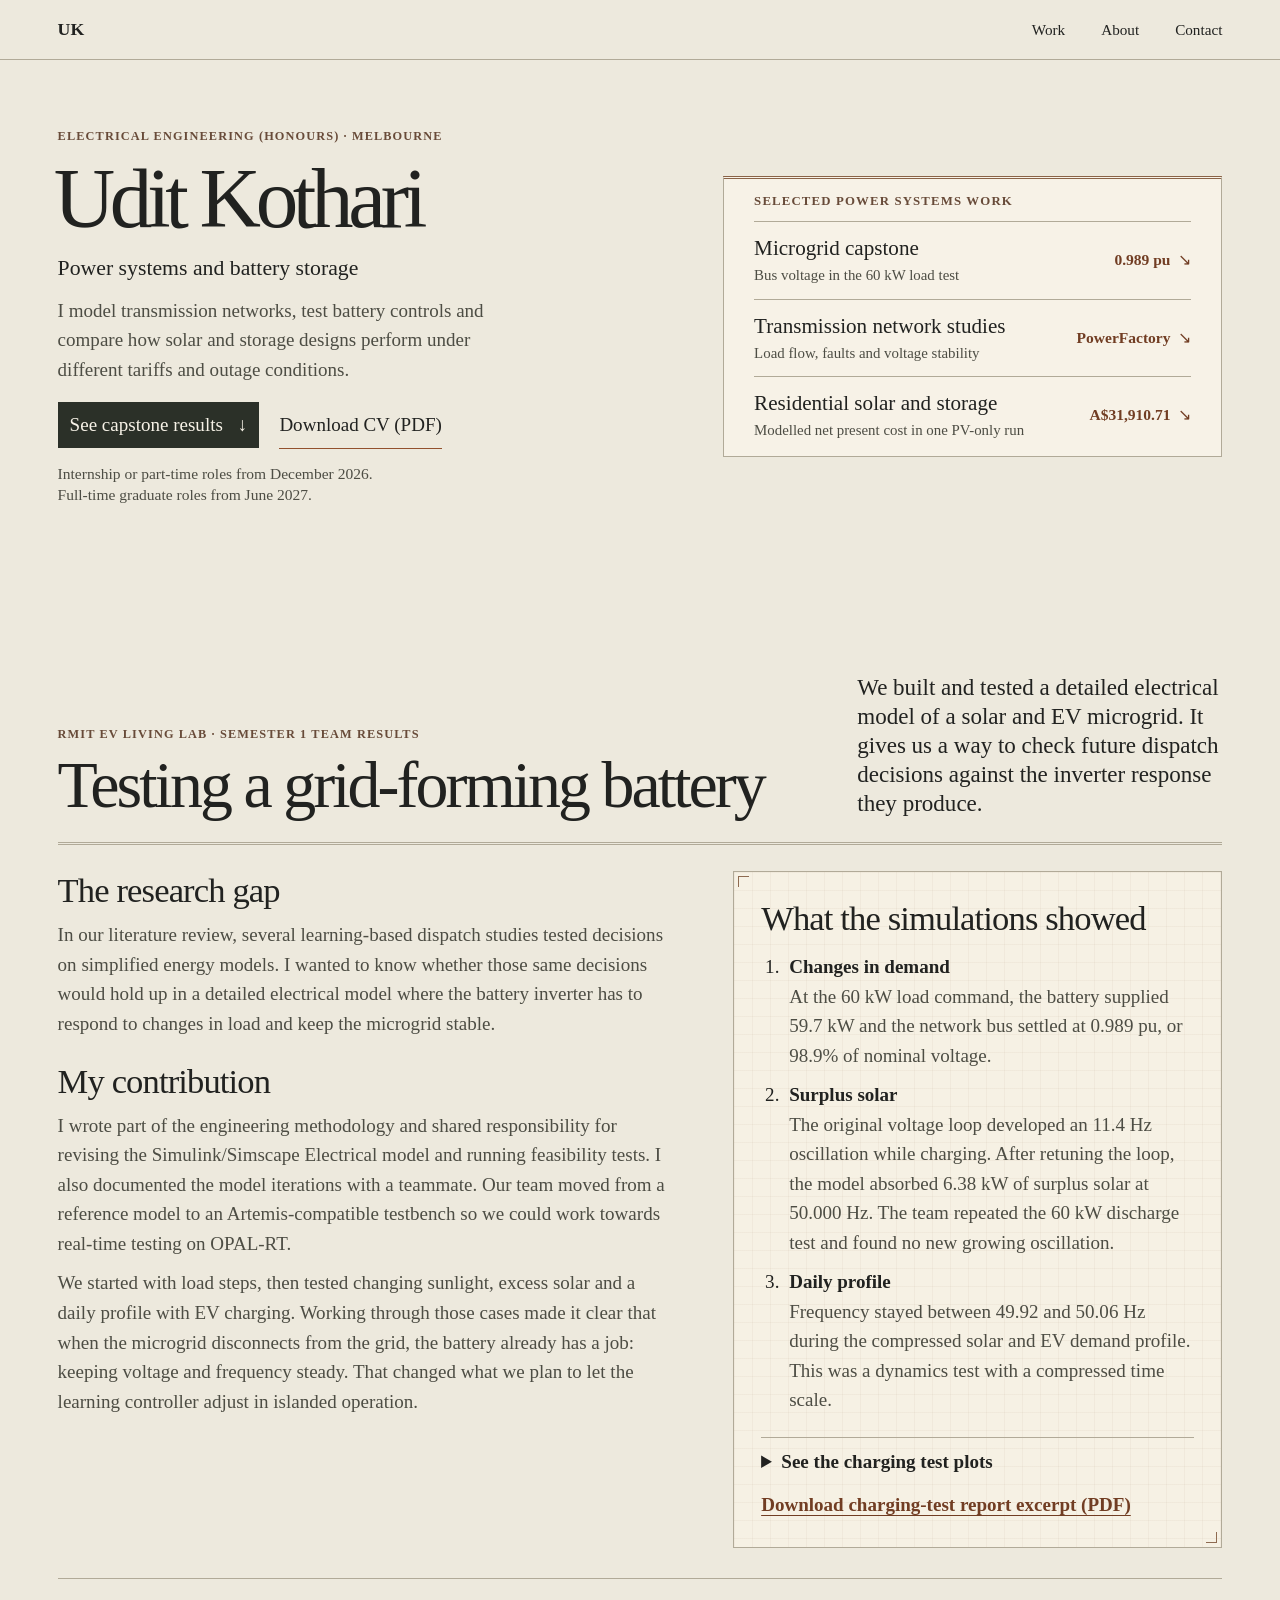
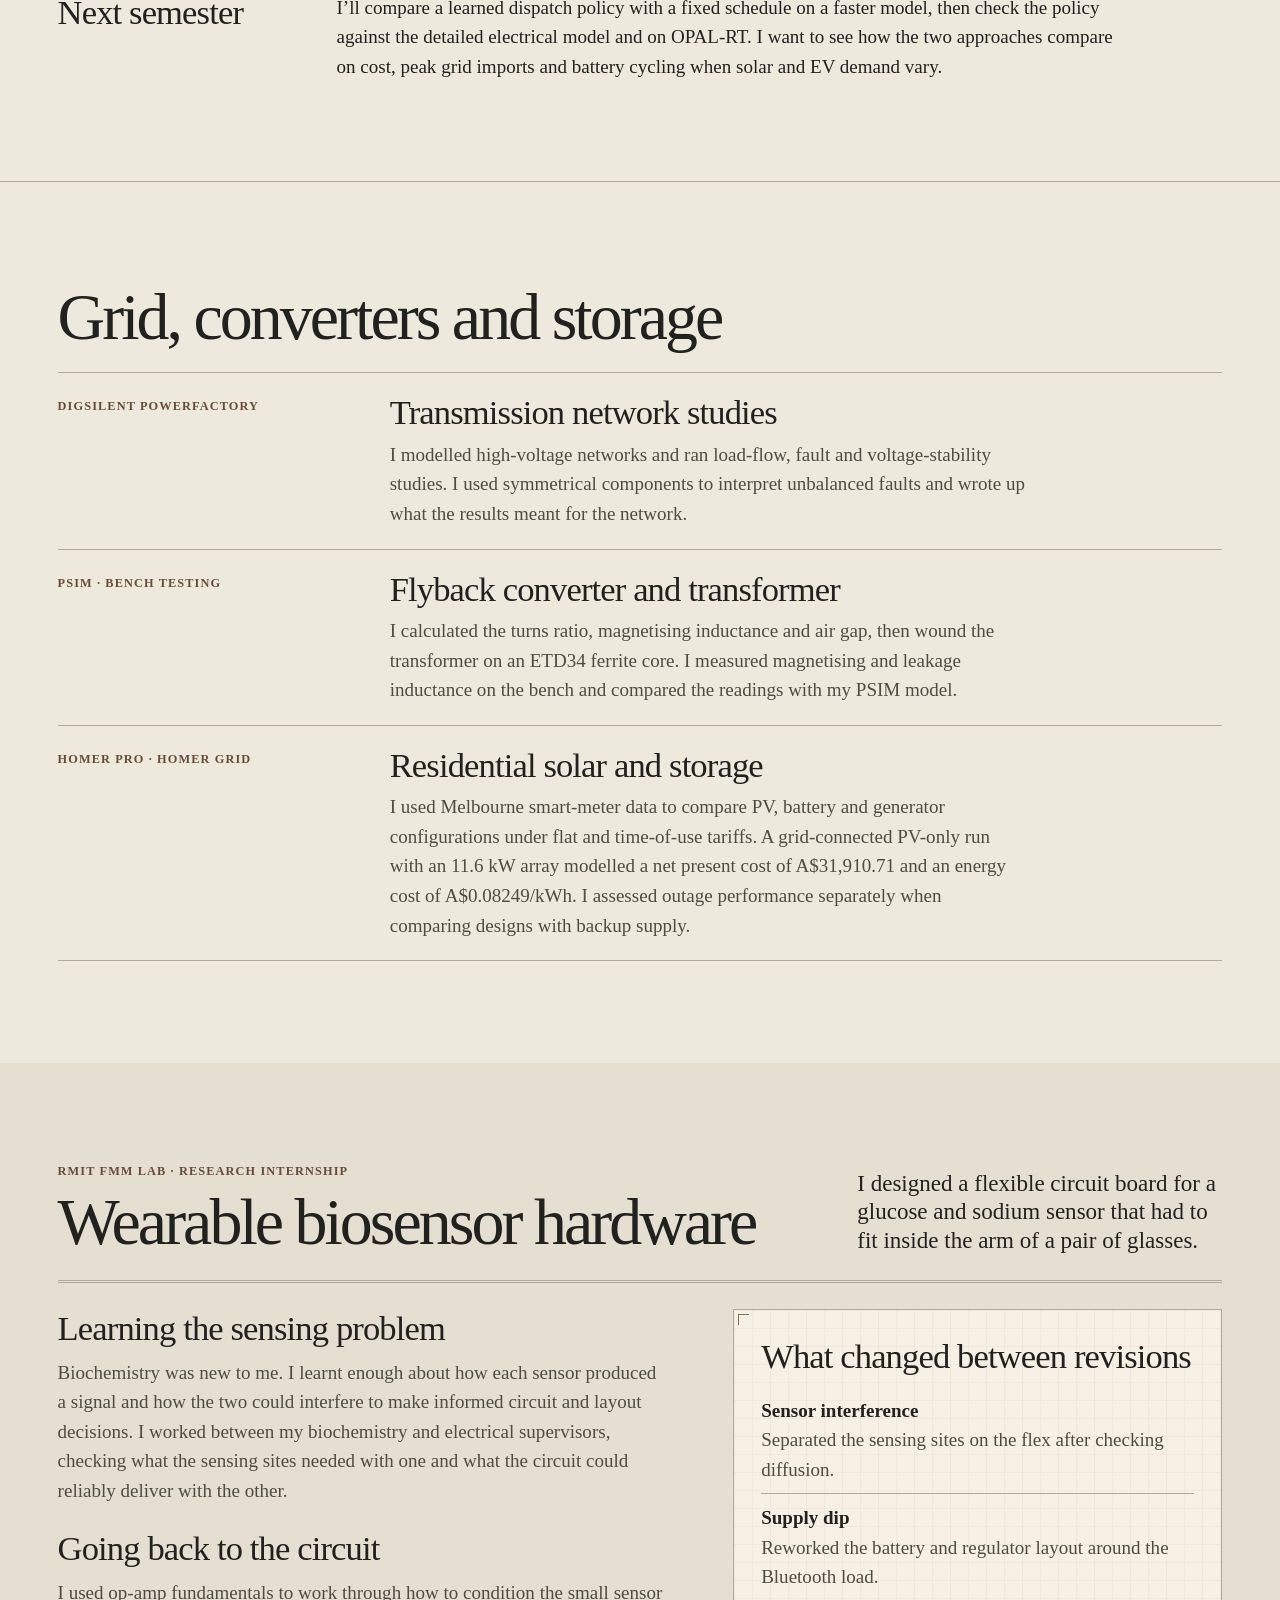
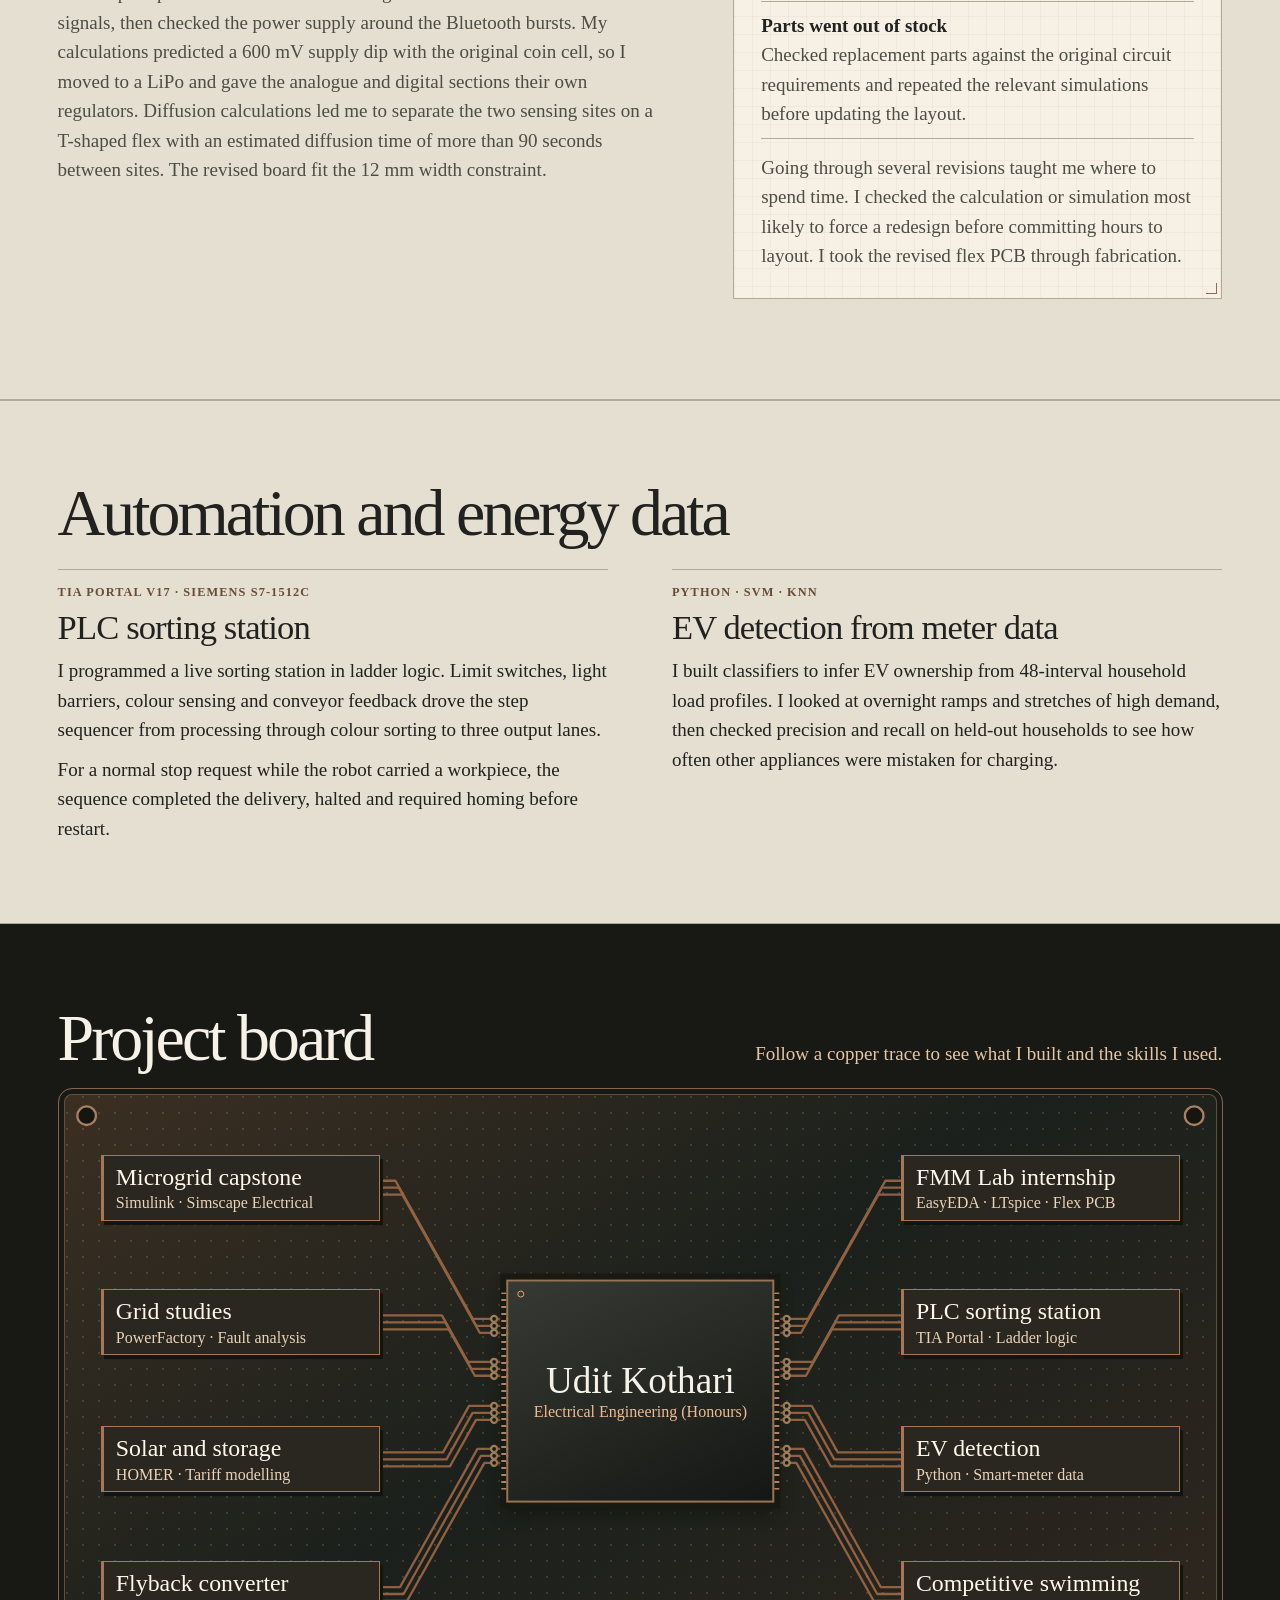
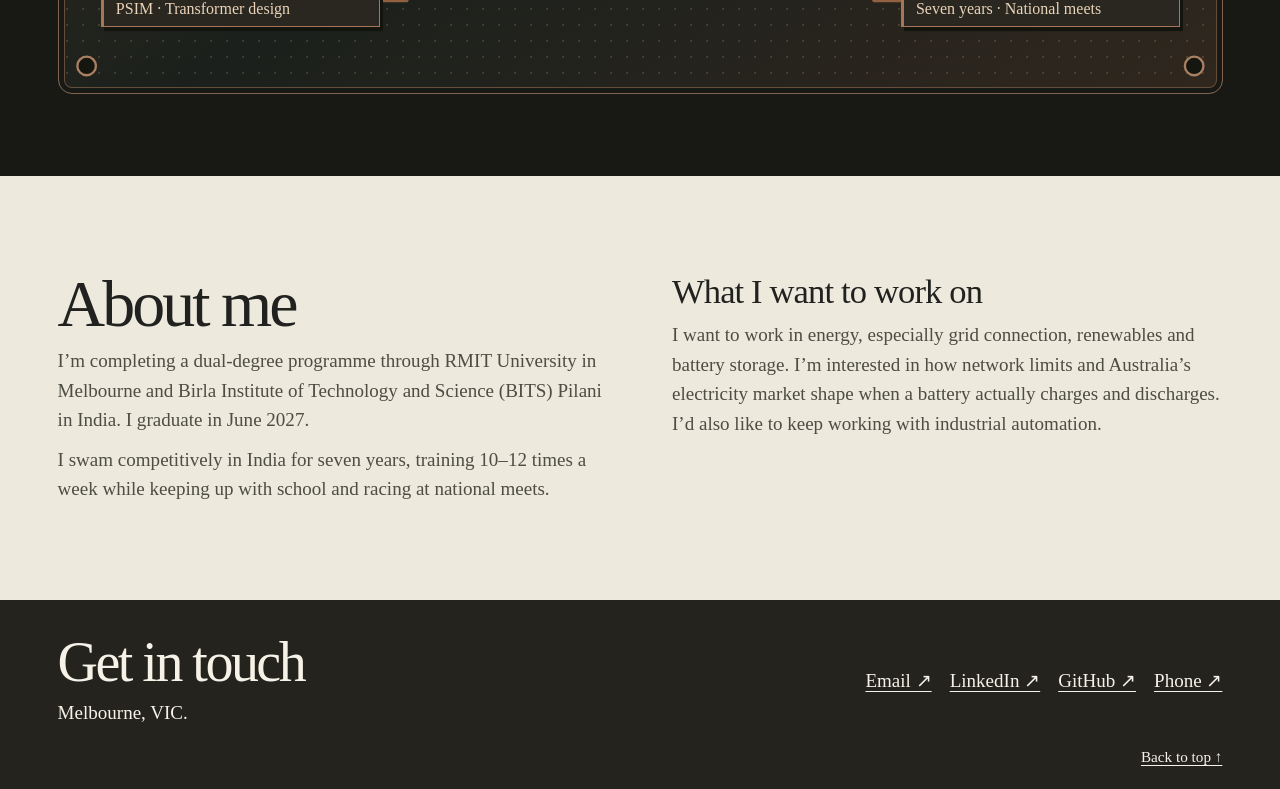
==== commit 5e3b2c45: "Rename index (2).html to index.html" ====
--- a/index.html
+++ b/index.html
@@ -29,16 +29,31 @@
     .nav a { text-decoration:none; white-space:nowrap; font-size:.95rem; }
     .nav a:hover { text-decoration:underline; }
     .nav .sign { font-weight:bold; font-size:1.11rem; }
-    .hero { display:grid; grid-template-columns:minmax(0,.68fr) minmax(0,1fr); align-items:center; gap:clamp(24px,5vw,78px); padding-block:clamp(44px,6.8vw,96px); }
+    .hero { display:grid; grid-template-columns:minmax(0,1fr) minmax(0,.83fr); align-items:center; gap:clamp(24px,5vw,78px); padding-block:clamp(35px,5.3vw,78px); }
     .label { text-transform:uppercase; letter-spacing:.09em; font-size:.77rem; font-weight:bold; color:#684b39; line-height:1.4; }
-    h1 { font-size:clamp(4.4rem,8.6vw,8.1rem); font-weight:400; line-height:.8; letter-spacing:-.063em; margin:.17em 0 .22em -.045em; }
+    h1 { font-size:clamp(3.55rem,6.65vw,6.5rem); font-weight:400; line-height:.9; letter-spacing:-.063em; margin:.17em 0 .22em -.045em; }
     .scope { font-size:clamp(1.09rem,1.7vw,1.42rem); line-height:1.24; text-wrap:balance; }
-    .intro { max-width:34ch; margin-top:14px; color:var(--muted); }
+    .intro { max-width:48ch; margin-top:14px; color:var(--muted); }
     .action { display:inline-flex; align-items:center; gap:15px; padding:8px 0; margin-top:13px; text-decoration:none; border-bottom:1px solid #92512e; }
     .action:hover { color:#89401f; }
-    .cover { padding:9px; border:1px solid var(--rule); position:relative; background:var(--white); }
-    .cover img { aspect-ratio:1.58; object-fit:cover; object-position:70% center; width:100%; }
-    .cover figcaption { display:flex; justify-content:space-between; gap:10px; padding:7px 3px 0; font-size:.85rem; color:var(--muted); }
+    
+    .hero-actions { display:flex; align-items:baseline; flex-wrap:wrap; gap:8px 20px; margin-top:18px; }
+    .hero-actions .action { margin-top:0; }
+    .hero-actions .primary { padding:8px 12px; background:#2b3028; color:var(--white); border:0; }
+    .hero-actions .primary:hover { background:#4a392b; }
+    .availability { margin-top:15px; line-height:1.35; color:var(--muted); font-size:.97rem; }
+    .first-results { align-self:center; border:1px solid var(--rule); border-top:3px double #8a6347; padding:14px clamp(12px,2.5vw,30px) 3px; background:var(--white); }
+    .first-results h2 { font-size:.8rem; line-height:1.4; letter-spacing:.09em; }
+    .first-results a { display:flex; justify-content:space-between; align-items:center; gap:8px 18px; text-decoration:none; border-top:1px solid var(--rule); padding:14px 0; }
+    .first-results a:first-of-type { margin-top:10px; }
+    .first-results a:hover strong { text-decoration:underline; text-underline-offset:.2em; }
+    .first-results strong,.first-results small { display:block; line-height:1.23; }
+    .first-results strong { font-weight:normal; font-size:clamp(1.08rem,1.65vw,1.4rem); }
+    .first-results small { margin-top:4px; color:var(--muted); font-size:.93rem; }
+    .first-results b { white-space:nowrap; color:#713d23; font-size:.97rem; }
+    .first-results i { font-weight:normal; font-style:normal; margin-left:4px; }
+    .evidence { display:inline-block; font-weight:bold; margin-top:14px; color:#713d23; }
+
     .board-section { background:#181915; color:var(--white); padding-block:clamp(40px,6.4vw,88px); }
     .board-head { display:flex; justify-content:space-between; align-items:baseline; flex-wrap:wrap; gap:8px 18px; margin-bottom:17px; }
     h2 { font-weight:400; font-size:clamp(2.5rem,5.15vw,5rem); line-height:.98; letter-spacing:-.045em; }
@@ -136,9 +151,8 @@
     @media(max-width:760px) {
       .hero,.sheet-header,.sheet-columns,.practice-grid,.about,.contact { grid-template-columns:1fr; }
       .hero { gap:22px; }
-      h1 br { display:none; }
       h1 { font-size:clamp(3.55rem,11.5vw,5.5rem); margin-block:12px 15px; }
-      .cover img { aspect-ratio:1.8; }
+      .first-results a { padding-block:10px; }
       .pcb { aspect-ratio:auto; display:grid; grid-template-columns:repeat(2,minmax(0,1fr)); gap:9px 12px; padding:16px; }
       .traces { display:none; }
       .pcb .pad,.chip { position:relative; width:auto; inset:auto; transform:none; }
@@ -152,6 +166,7 @@
       .nav,.nav > div { gap:9px; }
       .nav a,.nav .sign { font-size:.85rem; }
       .next,.ledger-row { grid-template-columns:1fr; gap:5px; }
+      .first-results b { font-size:.85rem; }
     }
   </style>
 </head>
@@ -159,23 +174,111 @@
   <a class="skip" href="#main">Skip to content</a>
   <header class="mast">
     <nav class="frame nav" aria-label="Main navigation">
-      <a class="sign" href="#top">Udit Kothari</a>
-      <div><a href="#work">Project board</a><a href="#about">About</a><a href="#contact">Contact ↗</a></div>
+      <a class="sign" href="#top" aria-label="Udit Kothari, home">UK</a>
+      <div><a href="#battery-dispatch">Work</a><a href="#about">About</a><a href="#contact">Contact</a></div>
     </nav>
   </header>
   <main id="main" tabindex="-1">
     <section class="frame hero" id="top" aria-labelledby="name">
       <div class="identity">
-        <p class="label">Electrical engineering portfolio</p>
-        <h1 id="name">Udit<br> Kothari</h1>
-        <p class="scope">Power systems / Hardware design / Industrial automation</p>
-        <p class="intro">Electrical Engineering (Honours) student at RMIT and BITS Pilani. I’m based in Melbourne and graduate in June 2027.</p>
-        <a class="action" href="#work">Explore the project board <span aria-hidden="true">↓</span></a>
-      </div>
-      <figure class="cover">
-        <img src="[data-uri]" width="1536" height="768" alt="Concept illustration of an exploded battery module with copper busbars and cyan blueprint outlines." fetchpriority="high">
-        <figcaption><span>Battery module</span><span>Concept illustration</span></figcaption>
-      </figure>
+        <p class="label">Electrical Engineering (Honours) · Melbourne</p>
+        <h1 id="name">Udit Kothari</h1>
+        <p class="scope">Power systems and battery storage</p>
+        <p class="intro">I model transmission networks, test battery controls and compare how solar and storage designs perform under different tariffs and outage conditions.</p>
+        <div class="hero-actions">
+          <a class="action primary" href="#battery-dispatch">See capstone results <span aria-hidden="true">↓</span></a>
+          <a class="action" href="[data-uri]" download="Udit-Kothari-CV.pdf">Download CV (PDF)</a>
+        </div>
+        <p class="availability">Internship or part-time roles from December 2026.<br>Full-time graduate roles from June 2027.</p>
+      </div>
+      <aside class="first-results" aria-labelledby="first-results-title">
+        <h2 id="first-results-title" class="label">Selected power systems work</h2>
+        <a href="#battery-dispatch"><span><strong>Microgrid capstone</strong><small>Bus voltage in the 60 kW load test</small></span><b>0.989 pu <i aria-hidden="true">↘</i></b></a>
+        <a href="#transmission"><span><strong>Transmission network studies</strong><small>Load flow, faults and voltage stability</small></span><b>PowerFactory <i aria-hidden="true">↘</i></b></a>
+        <a href="#residential-microgrid"><span><strong>Residential solar and storage</strong><small>Modelled net present cost in one PV-only run</small></span><b>A$31,910.71 <i aria-hidden="true">↘</i></b></a>
+      </aside>
+    </section>
+
+    <article class="sheet capstone" id="battery-dispatch" aria-labelledby="capstone-title">
+      <div class="frame">
+        <header class="sheet-header">
+          <div><p class="label">RMIT EV Living Lab · Semester 1 team results</p><h2 id="capstone-title">Testing a grid-forming battery</h2></div>
+          <p>We built and tested a detailed electrical model of a solar and EV microgrid. It gives us a way to check future dispatch decisions against the inverter response they produce.</p>
+        </header>
+        <div class="sheet-columns">
+          <div class="narrative">
+            <section><h3>The research gap</h3><p>In our literature review, several l